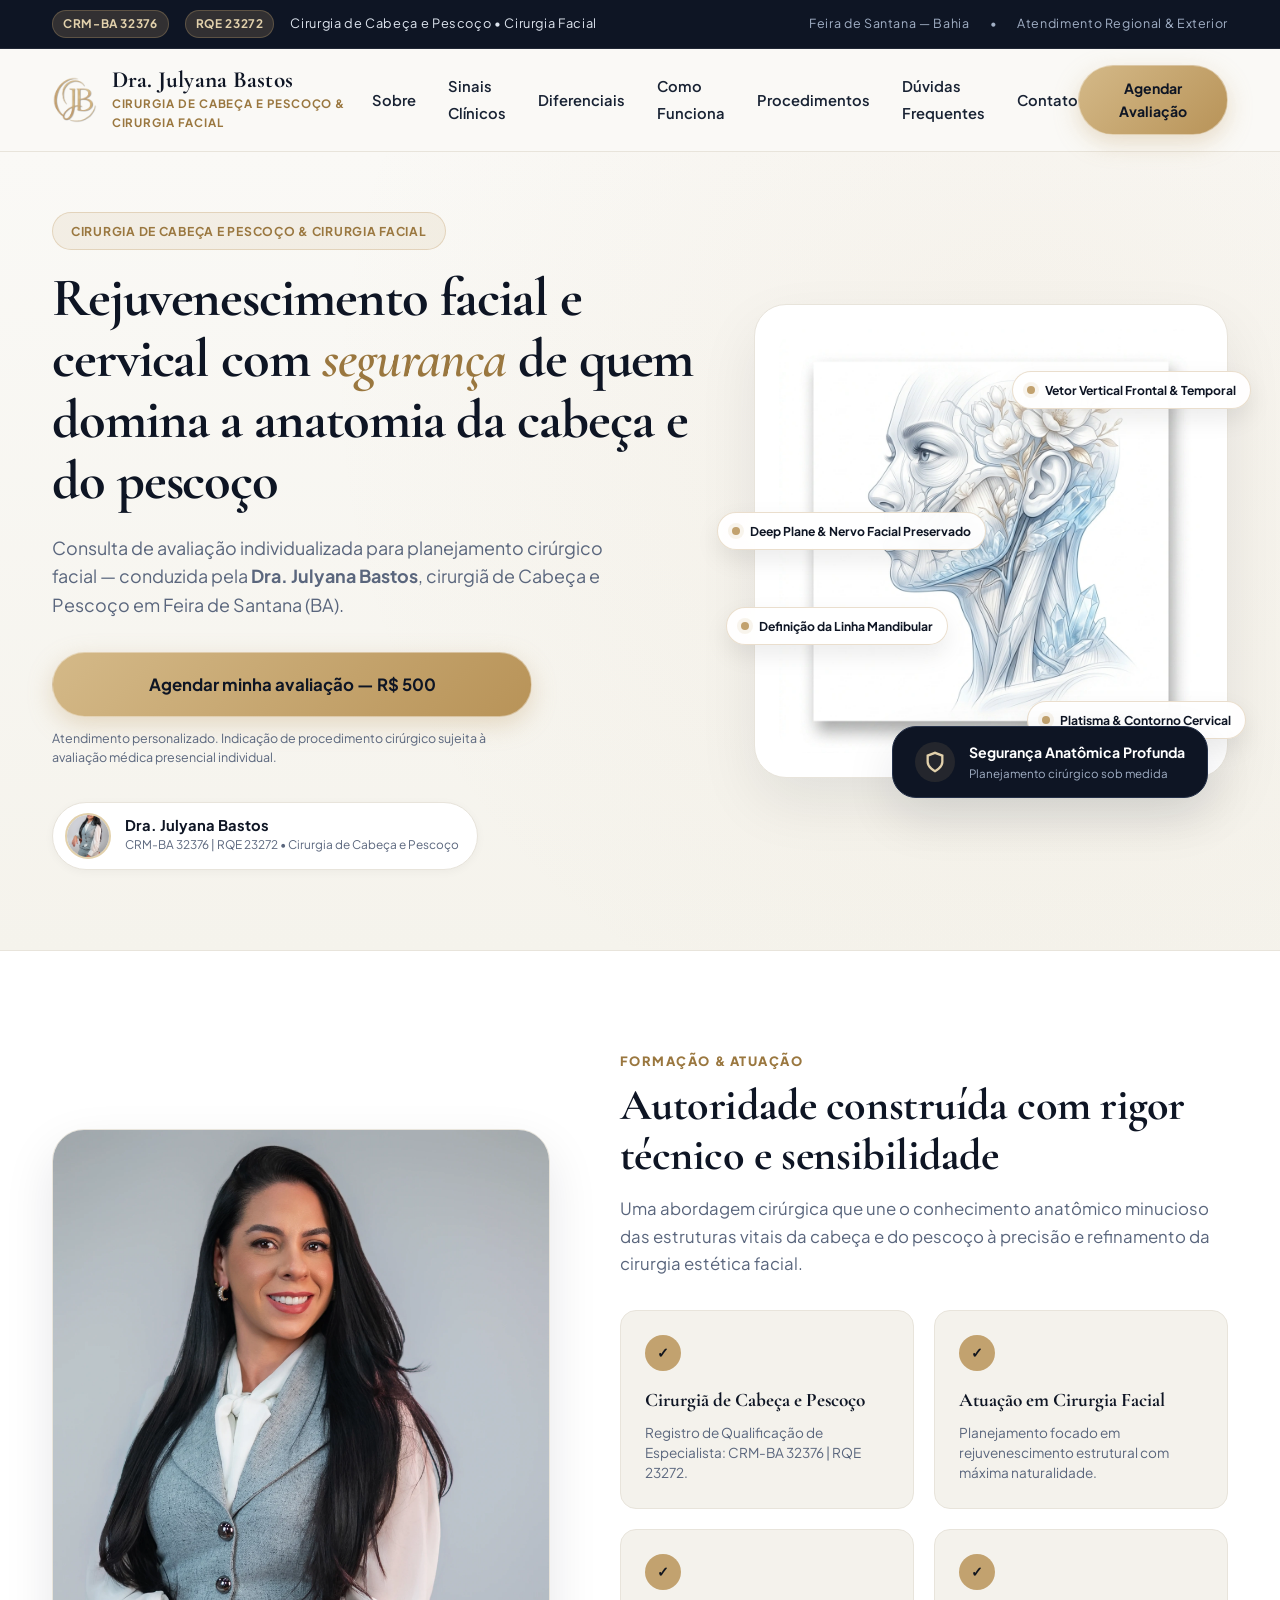
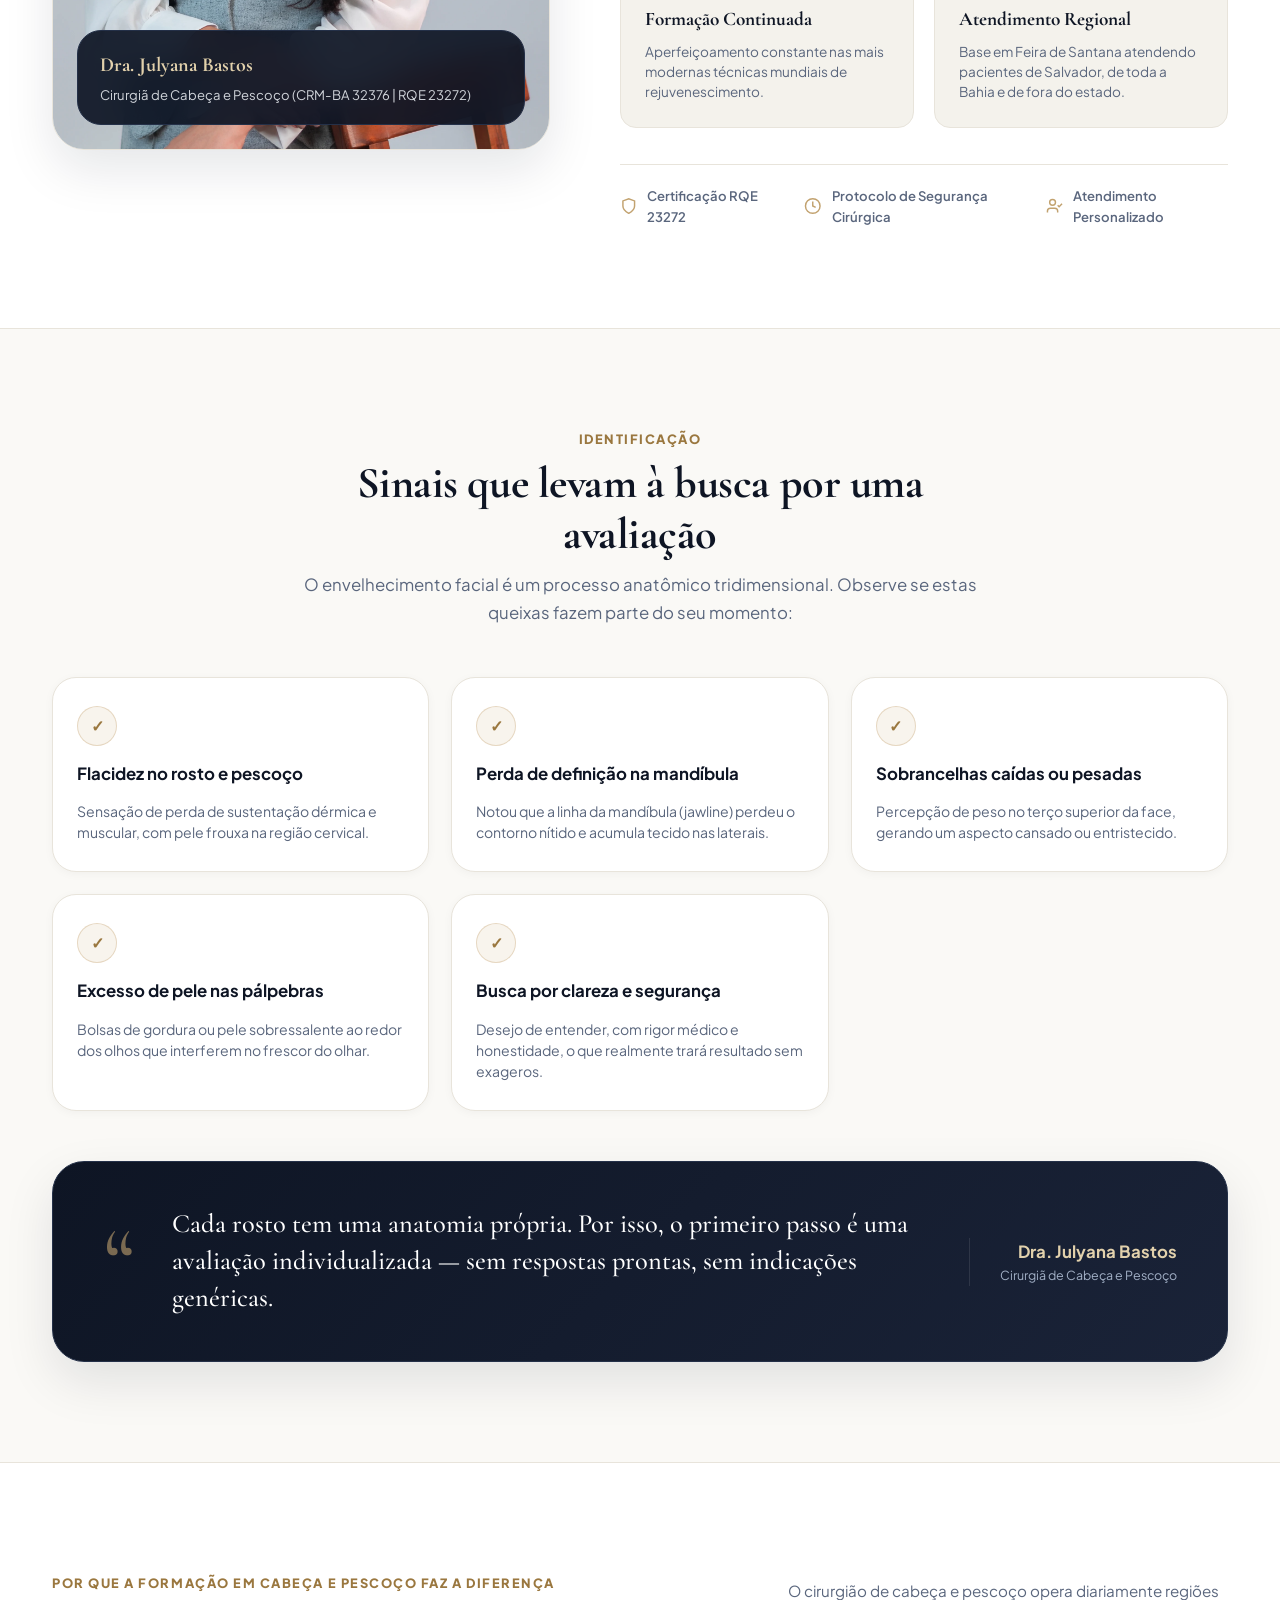
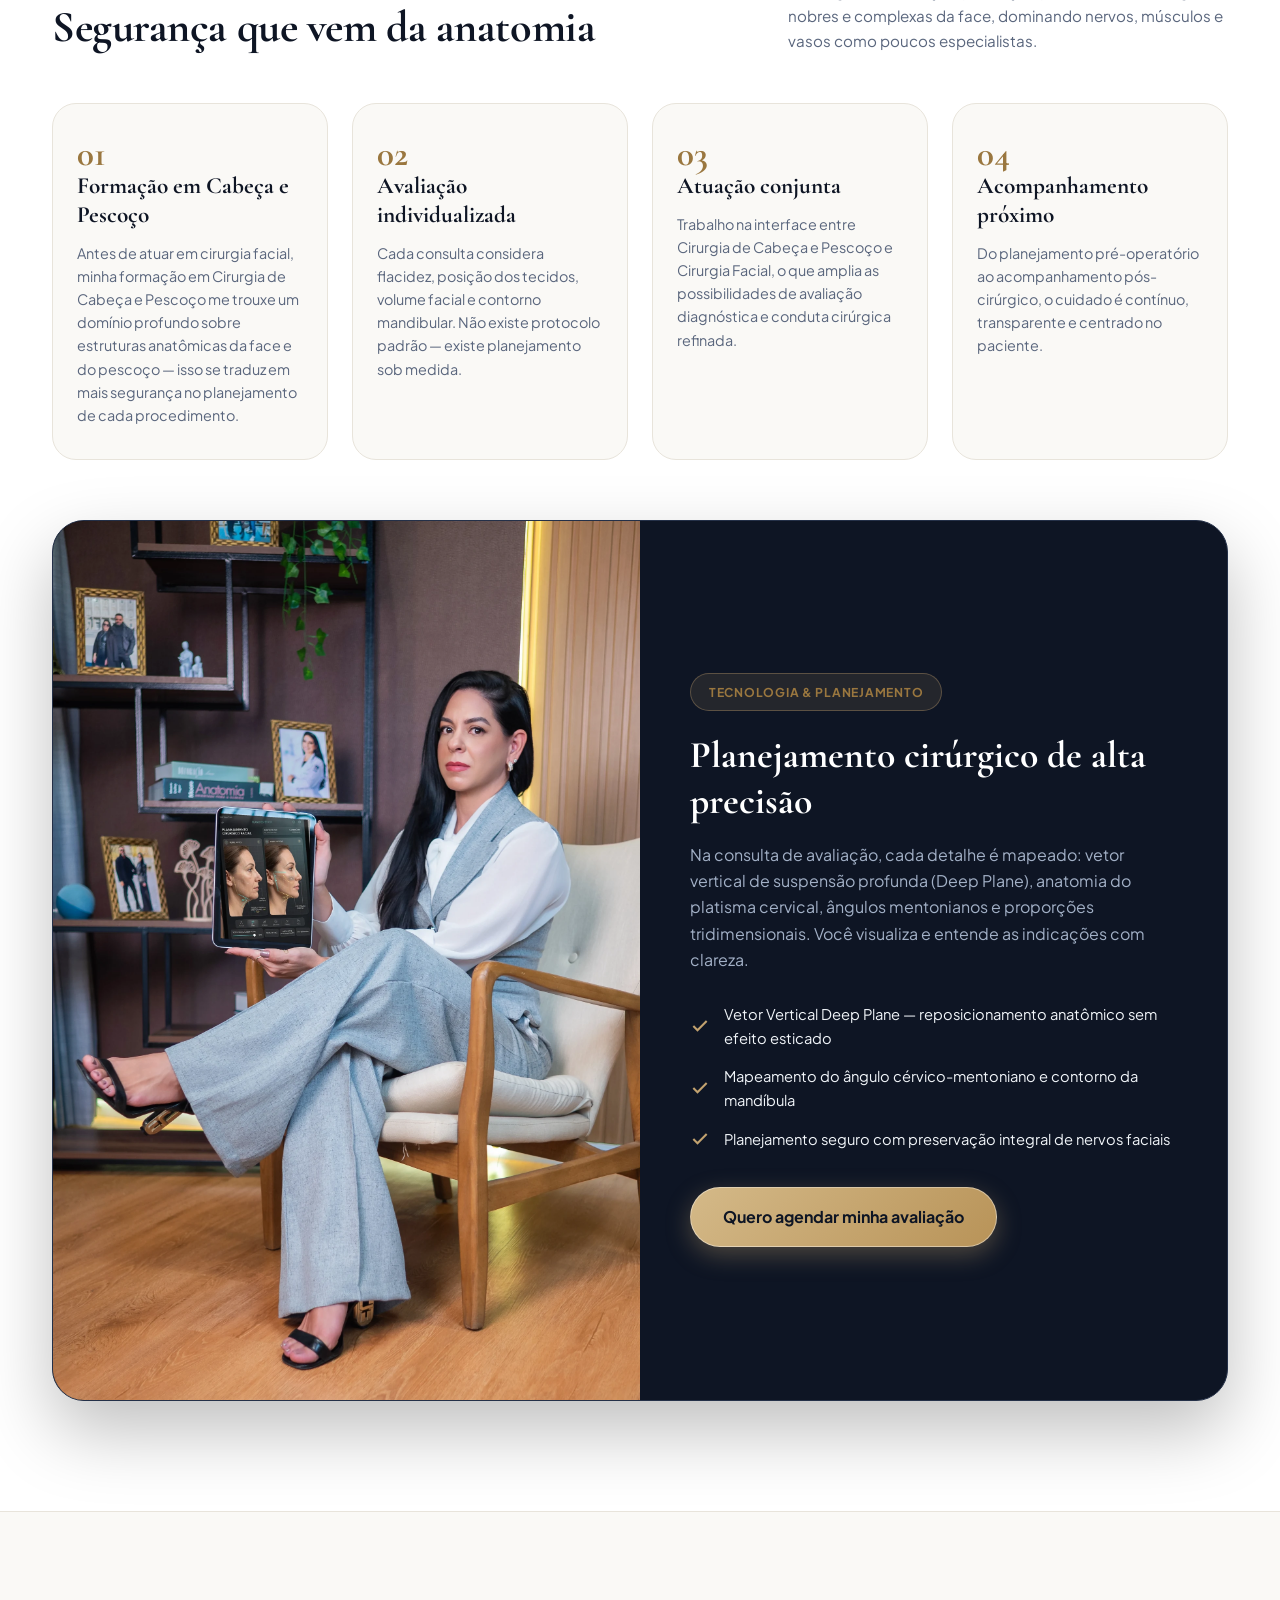
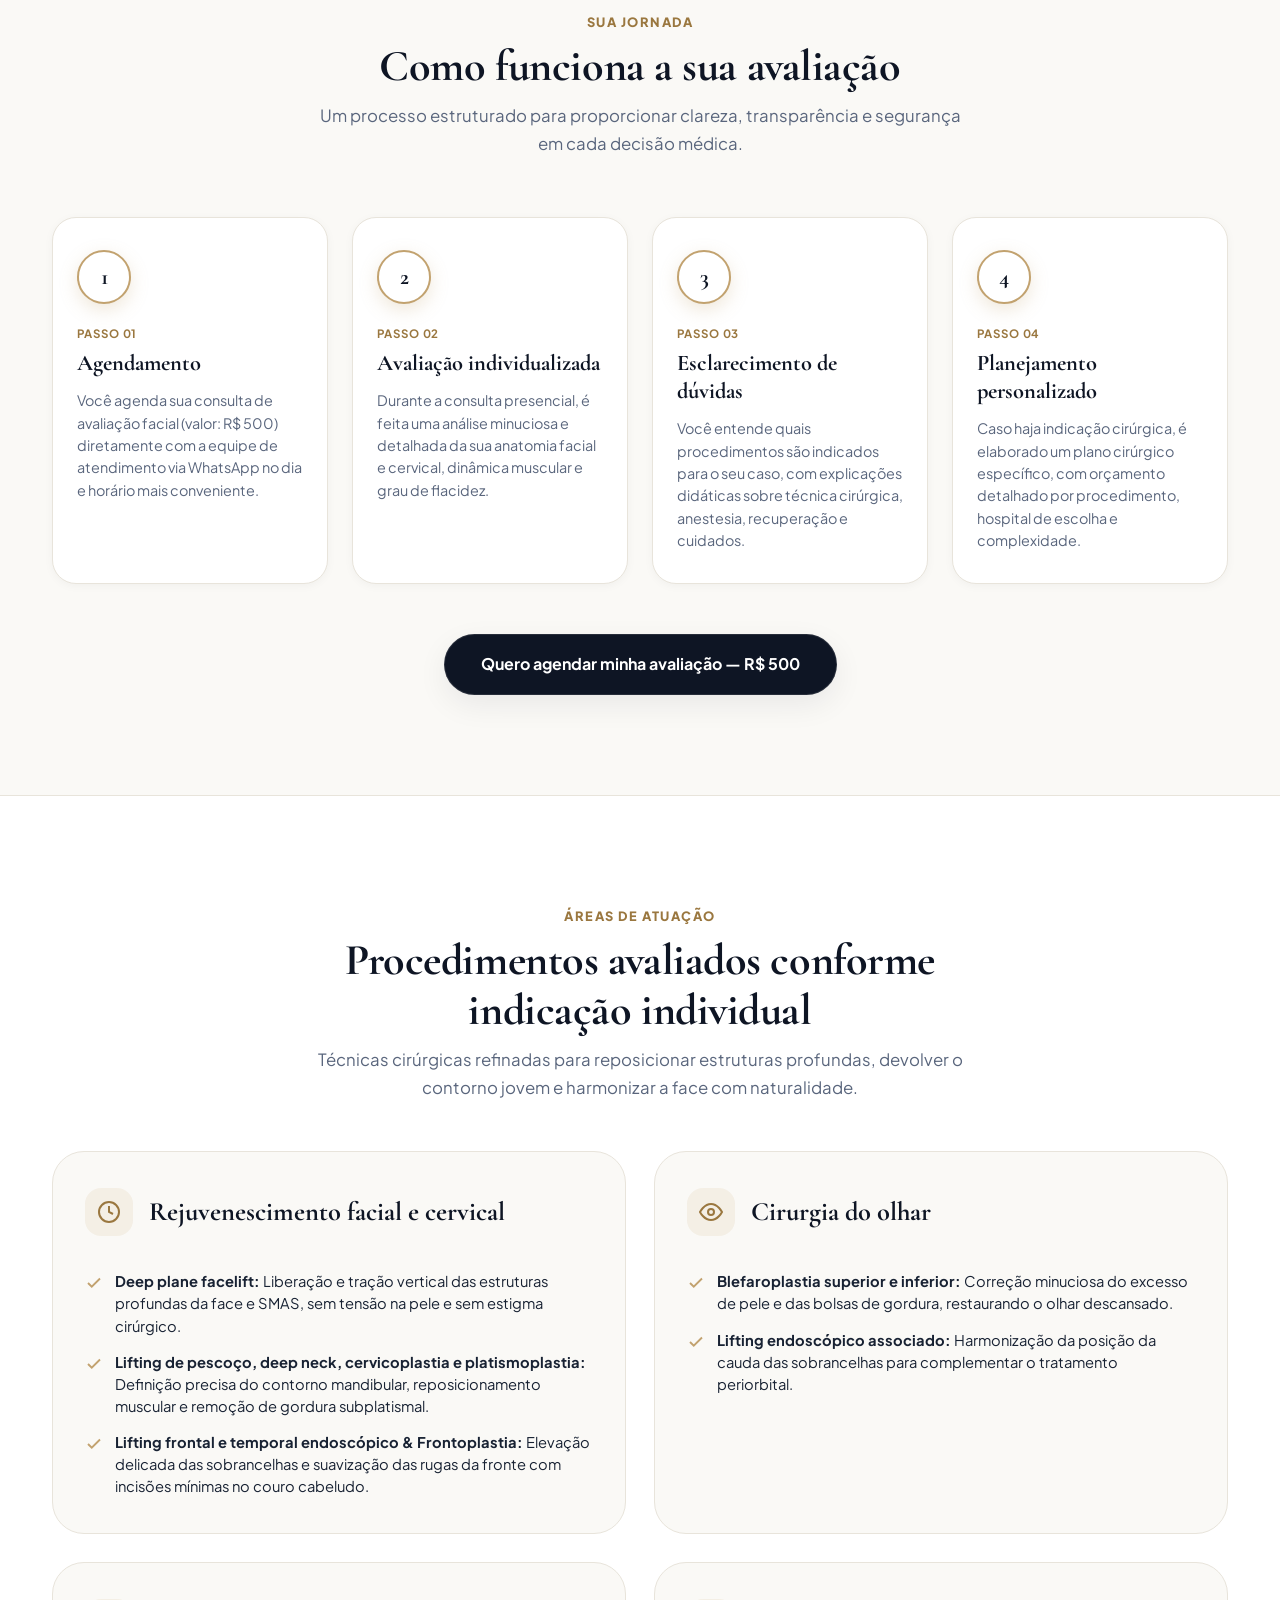
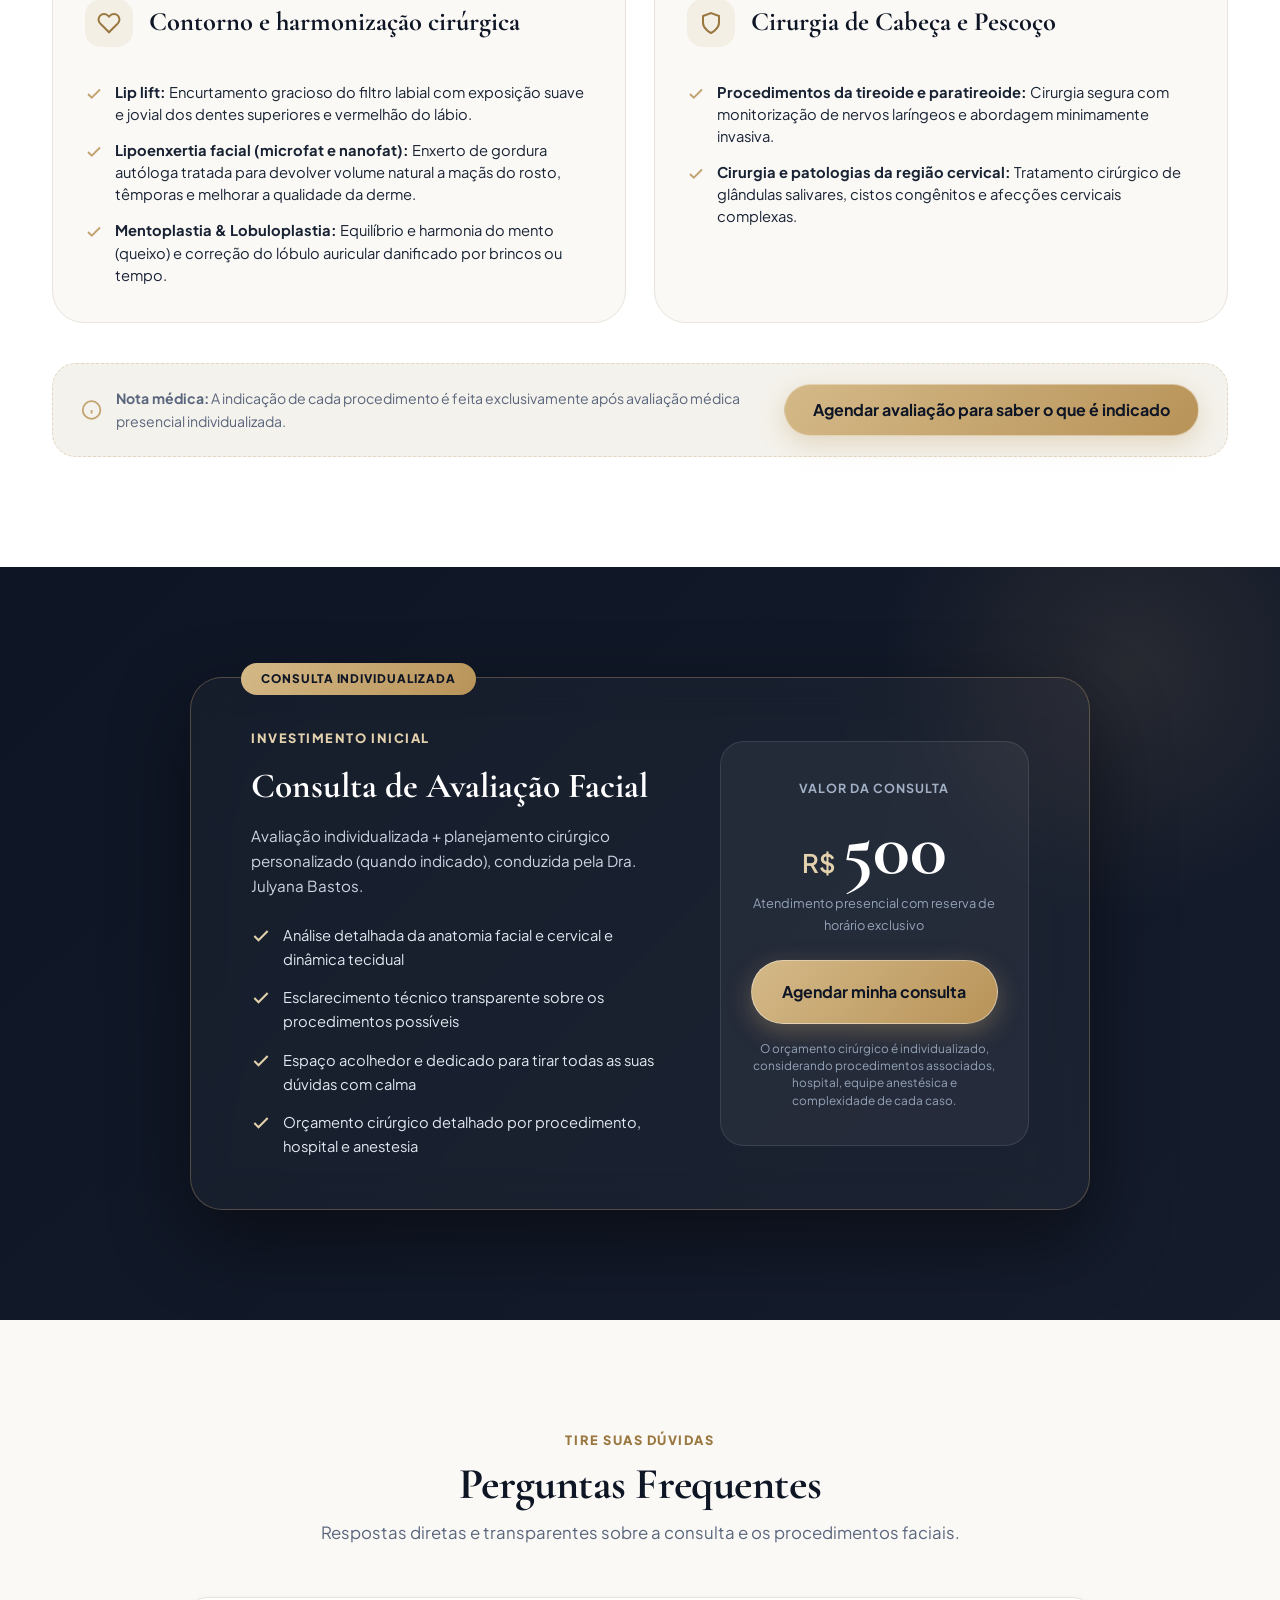
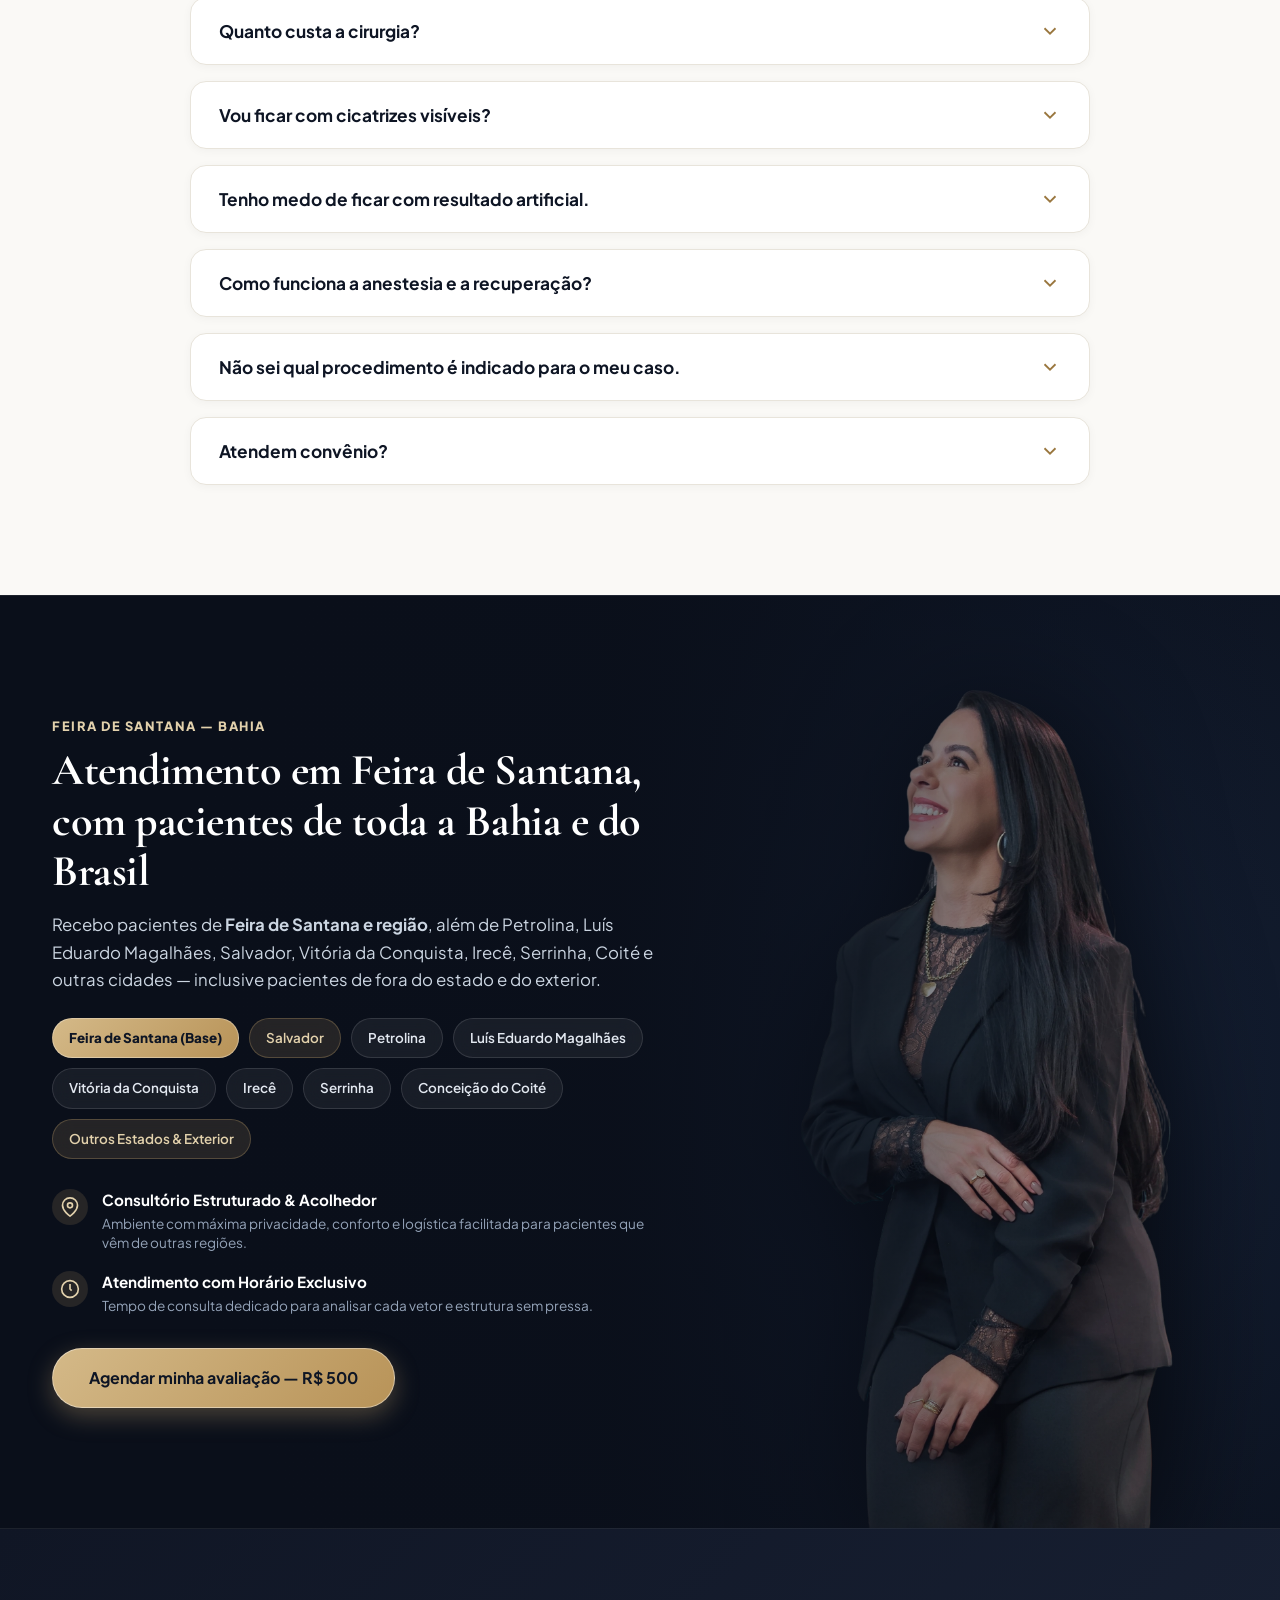
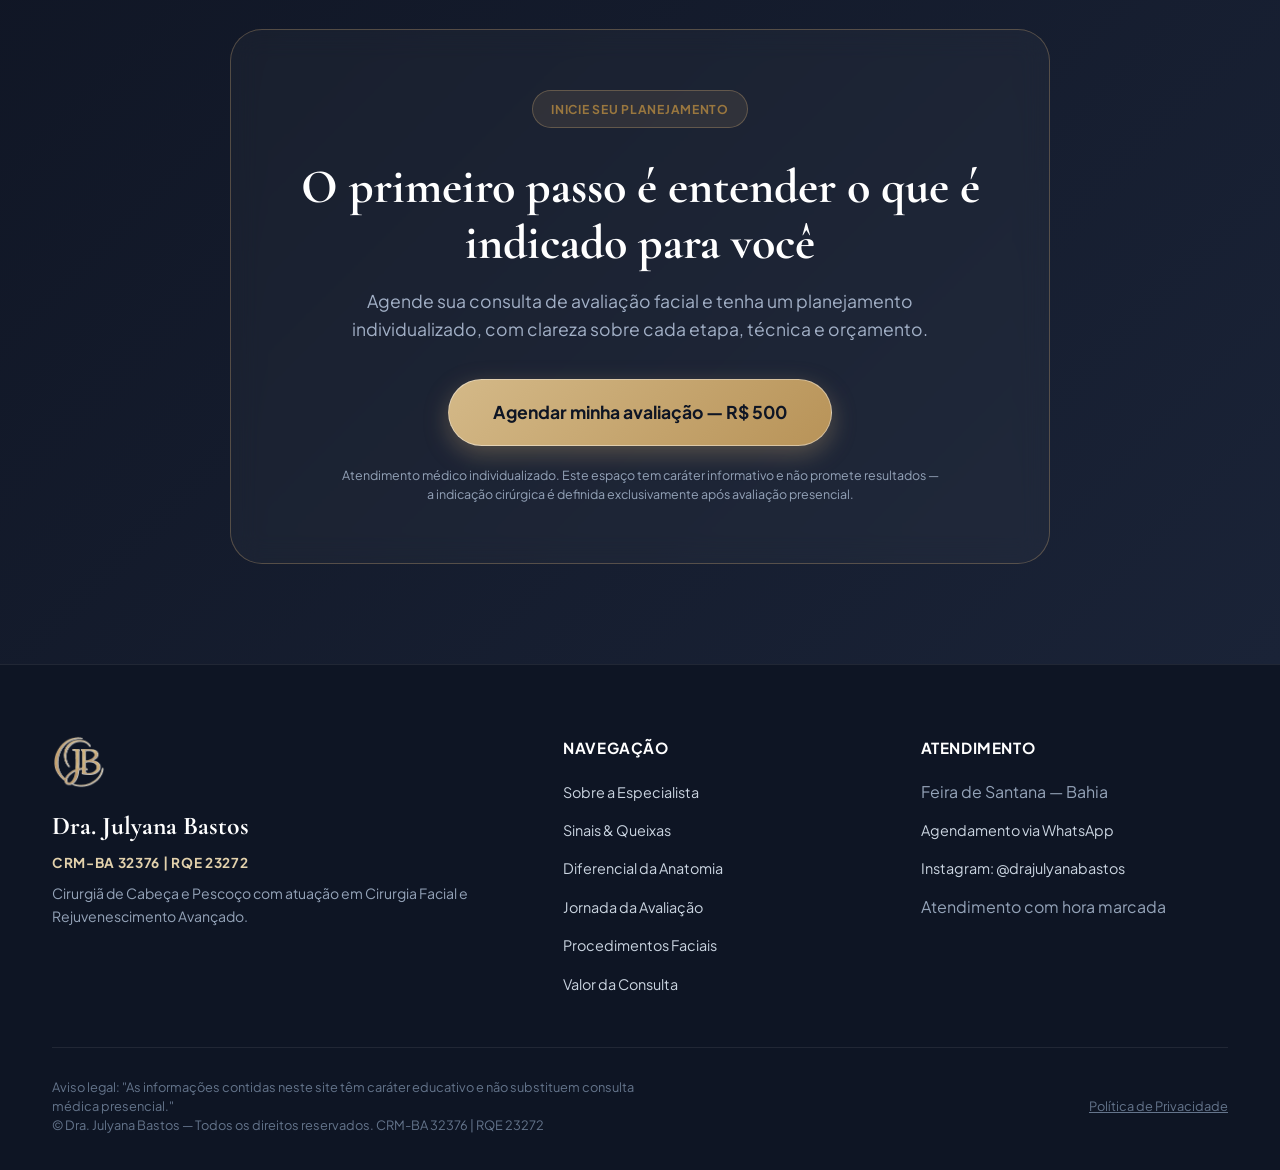
==== desktop/index.html @ 5bc387da "feat: section 10 full bleed doctor cutout with depth (no box/border)" ====
<!DOCTYPE html>
<html lang="pt-BR">
<head>
  <meta charset="UTF-8">
  <meta name="viewport" content="width=device-width, initial-scale=1.0">
  <title>Dra. Julyana Bastos — Cirurgia de Cabeça e Pescoço & Cirurgia Facial | Feira de Santana (BA)</title>
  <meta name="description" content="Rejuvenescimento facial e cervical com segurança de quem domina a anatomia da cabeça e do pescoço. Consulta de avaliação por R$ 500 com Dra. Julyana Bastos.">
  
  <!-- Favicon -->
  <link rel="icon" type="image/webp" href="../assets/images/logo-jb-gold.webp">

  <!-- Desktop Stylesheet (Totalmente Isolado) -->
  <link rel="stylesheet" href="style.css">
</head>
<body>

  <!-- TOP BAR: SELO DE CREDIBILIDADE CRM/RQE -->
  <div class="top-bar">
    <div class="container top-bar-inner">
      <div class="top-bar-left">
        <span class="crm-pill">CRM-BA 32376</span>
        <span class="crm-pill">RQE 23272</span>
        <span>Cirurgia de Cabeça e Pescoço • Cirurgia Facial</span>
      </div>
      <div class="top-bar-right">
        <span>Feira de Santana — Bahia</span>
        <span>•</span>
        <a href="#contato">Atendimento Regional & Exterior</a>
      </div>
    </div>
  </div>

  <!-- HEADER -->
  <header class="header">
    <div class="container header-inner">
      <a href="#hero" class="brand-wrapper">
        <img src="../assets/images/logo-jb-gold.webp" alt="Monograma Dra. Julyana Bastos" class="brand-monogram">
        <div class="brand-text">
          <span class="brand-name">Dra. Julyana Bastos</span>
          <span class="brand-tagline">Cirurgia de Cabeça e Pescoço & Cirurgia Facial</span>
        </div>
      </a>

      <!-- Menu Minimalista -->
      <nav>
        <ul class="nav-menu">
          <li><a href="#sobre" class="nav-link">Sobre</a></li>
          <li><a href="#identificacao" class="nav-link">Sinais Clínicos</a></li>
          <li><a href="#diferenciais" class="nav-link">Diferenciais</a></li>
          <li><a href="#como-funciona" class="nav-link">Como Funciona</a></li>
          <li><a href="#procedimentos" class="nav-link">Procedimentos</a></li>
          <li><a href="#faq" class="nav-link">Dúvidas Frequentes</a></li>
          <li><a href="#contato" class="nav-link">Contato</a></li>
        </ul>
      </nav>

      <!-- CTA no canto -->
      <a href="#valor" class="btn btn-gold header-cta-btn" data-whatsapp>
        Agendar Avaliação
      </a>
    </div>
  </header>

  <!-- 2. HERO SECTION -->
  <section class="hero-section" id="hero">
    <div class="container hero-grid">
      <!-- Coluna Esquerda: Conteúdo e Headline -->
      <div class="hero-content">
        <div>
          <span class="badge-pill badge-gold">Cirurgia de Cabeça e Pescoço & Cirurgia Facial</span>
        </div>

        <h1 class="hero-headline">
          Rejuvenescimento facial e cervical com <em>segurança</em> de quem domina a anatomia da cabeça e do pescoço
        </h1>

        <p class="hero-subheadline">
          Consulta de avaliação individualizada para planejamento cirúrgico facial — conduzida pela <strong>Dra. Julyana Bastos</strong>, cirurgiã de Cabeça e Pescoço em Feira de Santana (BA).
        </p>

        <div class="hero-actions">
          <a href="#valor" class="btn btn-gold hero-cta-btn" data-whatsapp>
            Agendar minha avaliação — R$ 500
          </a>
          <p class="hero-compliance-note">
            Atendimento personalizado. Indicação de procedimento cirúrgico sujeita à avaliação médica presencial individual.
          </p>
        </div>

        <!-- Floating Doctor Chip -->
        <div class="hero-doctor-badge">
          <img src="../assets/images/dra-hero.webp" alt="Dra. Julyana Bastos">
          <div class="hero-doctor-badge-info">
            <h4>Dra. Julyana Bastos</h4>
            <p>CRM-BA 32376 | RQE 23272 • Cirurgia de Cabeça e Pescoço</p>
          </div>
        </div>
      </div>

      <!-- Coluna Direita: Arte Anatômica Facial com Callouts Técnicos (Estilo Referência) -->
      <div class="hero-visual-wrapper">
        <div class="hero-art-card">
          <img src="../assets/images/anatomical-head-neck.webp" alt="Ilustração da Anatomia Facial e Cervical Profunda da Face com elementos artísticos botânicos" class="hero-art-image">
          
          <!-- Pin Callouts Anatômicos -->
          <div class="callout-pin pin-1">
            <span class="callout-pin-dot"></span>
            Vetor Vertical Frontal & Temporal
          </div>

          <div class="callout-pin pin-2">
            <span class="callout-pin-dot"></span>
            Deep Plane & Nervo Facial Preservado
          </div>

          <div class="callout-pin pin-3">
            <span class="callout-pin-dot"></span>
            Definição da Linha Mandibular
          </div>

          <div class="callout-pin pin-4">
            <span class="callout-pin-dot"></span>
            Platisma & Contorno Cervical
          </div>
        </div>

        <!-- Floating Stat Badge -->
        <div class="hero-floating-stat">
          <div class="hero-stat-icon">
            <svg width="22" height="22" viewBox="0 0 24 24" fill="none" stroke="currentColor" stroke-width="2.5"><path d="M12 22s8-4 8-10V5l-8-3-8 3v7c0 6 8 10 8 10z"></path></svg>
          </div>
          <div class="hero-stat-text">
            <h5>Segurança Anatômica Profunda</h5>
            <p>Planejamento cirúrgico sob medida</p>
          </div>
        </div>
      </div>
    </div>
  </section>

  <!-- 3. PROVA SOCIAL / CREDENCIAIS -->
  <section class="credentials-section" id="sobre">
    <div class="container credentials-grid">
      <!-- Coluna Foto Dra. -->
      <div class="cred-visual-col">
        <div class="cred-doctor-img-wrap">
          <img src="../assets/images/dra-standing.webp" alt="Dra. Julyana Bastos — Especialista em Cirurgia de Cabeça e Pescoço">
          <div class="cred-image-glass-card">
            <h4>Dra. Julyana Bastos</h4>
            <p>Cirurgiã de Cabeça e Pescoço (CRM-BA 32376 | RQE 23272)</p>
          </div>
        </div>
      </div>

      <!-- Coluna Conteúdo Credenciais -->
      <div class="cred-content-col">
        <span class="section-label">Formação & Atuação</span>
        <h2 class="section-title">Autoridade construída com rigor técnico e sensibilidade</h2>
        <p style="font-size: 1.05rem; color: var(--color-text-muted); margin-top: 14px;">
          Uma abordagem cirúrgica que une o conhecimento anatômico minucioso das estruturas vitais da cabeça e do pescoço à precisão e refinamento da cirurgia estética facial.
        </p>

        <div class="cred-items-grid">
          <!-- Item 1 -->
          <div class="cred-item-box">
            <div class="cred-icon-circle">✓</div>
            <h4>Cirurgiã de Cabeça e Pescoço</h4>
            <p>Registro de Qualificação de Especialista: CRM-BA 32376 | RQE 23272.</p>
          </div>

          <!-- Item 2 -->
          <div class="cred-item-box">
            <div class="cred-icon-circle">✓</div>
            <h4>Atuação em Cirurgia Facial</h4>
            <p>Planejamento focado em rejuvenescimento estrutural com máxima naturalidade.</p>
          </div>

          <!-- Item 3 -->
          <div class="cred-item-box">
            <div class="cred-icon-circle">✓</div>
            <h4>Formação Continuada</h4>
            <p>Aperfeiçoamento constante nas mais modernas técnicas mundiais de rejuvenescimento.</p>
          </div>

          <!-- Item 4 -->
          <div class="cred-item-box">
            <div class="cred-icon-circle">✓</div>
            <h4>Atendimento Regional</h4>
            <p>Base em Feira de Santana atendendo pacientes de Salvador, de toda a Bahia e de fora do estado.</p>
          </div>
        </div>

        <div class="societies-placeholder-row">
          <div class="society-badge">
            <svg width="20" height="20" viewBox="0 0 24 24" fill="none" stroke="currentColor" stroke-width="2"><path d="M12 22s8-4 8-10V5l-8-3-8 3v7c0 6 8 10 8 10z"></path></svg>
            <span>Certificação RQE 23272</span>
          </div>
          <div class="society-badge">
            <svg width="20" height="20" viewBox="0 0 24 24" fill="none" stroke="currentColor" stroke-width="2"><circle cx="12" cy="12" r="10"></circle><path d="M12 6v6l4 2"></path></svg>
            <span>Protocolo de Segurança Cirúrgica</span>
          </div>
          <div class="society-badge">
            <svg width="20" height="20" viewBox="0 0 24 24" fill="none" stroke="currentColor" stroke-width="2"><path d="M16 21v-2a4 4 0 0 0-4-4H6a4 4 0 0 0-4 4v2"></path><circle cx="9" cy="7" r="4"></circle><polyline points="16 11 18 13 22 9"></polyline></svg>
            <span>Atendimento Personalizado</span>
          </div>
        </div>
      </div>
    </div>
  </section>

  <!-- 4. SEÇÃO DE IDENTIFICAÇÃO — "VOCÊ SE IDENTIFICA COM ISSO?" -->
  <section class="identify-section" id="identificacao">
    <div class="container">
      <div class="identify-header">
        <span class="section-label">Identificação</span>
        <h2 class="section-title">Sinais que levam à busca por uma avaliação</h2>
        <p style="font-size: 1.05rem; color: var(--color-text-muted); margin-top: 12px;">
          O envelhecimento facial é um processo anatômico tridimensional. Observe se estas queixas fazem parte do seu momento:
        </p>
      </div>

      <div class="signs-cards-grid">
        <!-- Sinal 1 -->
        <div class="sign-card">
          <div class="sign-check-circle">✓</div>
          <h3>Flacidez no rosto e pescoço</h3>
          <p>Sensação de perda de sustentação dérmica e muscular, com pele frouxa na região cervical.</p>
        </div>

        <!-- Sinal 2 -->
        <div class="sign-card">
          <div class="sign-check-circle">✓</div>
          <h3>Perda de definição na mandíbula</h3>
          <p>Notou que a linha da mandíbula (jawline) perdeu o contorno nítido e acumula tecido nas laterais.</p>
        </div>

        <!-- Sinal 3 -->
        <div class="sign-card">
          <div class="sign-check-circle">✓</div>
          <h3>Sobrancelhas caídas ou pesadas</h3>
          <p>Percepção de peso no terço superior da face, gerando um aspecto cansado ou entristecido.</p>
        </div>

        <!-- Sinal 4 -->
        <div class="sign-card">
          <div class="sign-check-circle">✓</div>
          <h3>Excesso de pele nas pálpebras</h3>
          <p>Bolsas de gordura ou pele sobressalente ao redor dos olhos que interferem no frescor do olhar.</p>
        </div>

        <!-- Sinal 5 -->
        <div class="sign-card">
          <div class="sign-check-circle">✓</div>
          <h3>Busca por clareza e segurança</h3>
          <p>Desejo de entender, com rigor médico e honestidade, o que realmente trará resultado sem exageros.</p>
        </div>
      </div>

      <!-- Texto de transição / Quote -->
      <div class="identify-quote-banner">
        <div class="quote-mark">“</div>
        <p class="quote-body-text">
          Cada rosto tem uma anatomia própria. Por isso, o primeiro passo é uma avaliação individualizada — sem respostas prontas, sem indicações genéricas.
        </p>
        <div class="quote-author-col">
          <h4>Dra. Julyana Bastos</h4>
          <p>Cirurgiã de Cabeça e Pescoço</p>
        </div>
      </div>
    </div>
  </section>

  <!-- 5. DIFERENCIAIS — "SEGURANÇA QUE VEM DA ANATOMIA" -->
  <section class="diff-section" id="diferenciais">
    <div class="container">
      <div class="diff-header-row">
        <div>
          <span class="section-label">Por que a formação em Cabeça e Pescoço faz a diferença</span>
          <h2 class="section-title">Segurança que vem da anatomia</h2>
        </div>
        <p style="max-width: 440px; color: var(--color-text-muted); font-size: 0.95rem;">
          O cirurgião de cabeça e pescoço opera diariamente regiões nobres e complexas da face, dominando nervos, músculos e vasos como poucos especialistas.
        </p>
      </div>

      <div class="diff-pillars-grid">
        <!-- Bloco 1 -->
        <div class="diff-pillar-card">
          <div>
            <span class="diff-pillar-num">01</span>
            <h3>Formação em Cabeça e Pescoço</h3>
            <p>
              Antes de atuar em cirurgia facial, minha formação em Cirurgia de Cabeça e Pescoço me trouxe um domínio profundo sobre estruturas anatômicas da face e do pescoço — isso se traduz em mais segurança no planejamento de cada procedimento.
            </p>
          </div>
        </div>

        <!-- Bloco 2 -->
        <div class="diff-pillar-card">
          <div>
            <span class="diff-pillar-num">02</span>
            <h3>Avaliação individualizada</h3>
            <p>
              Cada consulta considera flacidez, posição dos tecidos, volume facial e contorno mandibular. Não existe protocolo padrão — existe planejamento sob medida.
            </p>
          </div>
        </div>

        <!-- Bloco 3 -->
        <div class="diff-pillar-card">
          <div>
            <span class="diff-pillar-num">03</span>
            <h3>Atuação conjunta</h3>
            <p>
              Trabalho na interface entre Cirurgia de Cabeça e Pescoço e Cirurgia Facial, o que amplia as possibilidades de avaliação diagnóstica e conduta cirúrgica refinada.
            </p>
          </div>
        </div>

        <!-- Bloco 4 -->
        <div class="diff-pillar-card">
          <div>
            <span class="diff-pillar-num">04</span>
            <h3>Acompanhamento próximo</h3>
            <p>
              Do planejamento pré-operatório ao acompanhamento pós-cirúrgico, o cuidado é contínuo, transparente e centrado no paciente.
            </p>
          </div>
        </div>
      </div>

      <!-- Tablet Feature Showcase (Foto da Dra. com Tablet mostrando Planejamento 3D) -->
      <div class="diff-tablet-showcase">
        <div class="diff-tablet-img-col">
          <img src="../assets/images/dra-tablet.webp" alt="Dra. Julyana Bastos demonstrando planejamento cirúrgico facial em tablet">
        </div>
        <div class="diff-tablet-content-col">
          <span class="badge-pill badge-gold" style="width: fit-content; margin-bottom: 8px;">Tecnologia & Planejamento</span>
          <h3>Planejamento cirúrgico de alta precisão</h3>
          <p>
            Na consulta de avaliação, cada detalhe é mapeado: vetor vertical de suspensão profunda (Deep Plane), anatomia do platisma cervical, ângulos mentonianos e proporções tridimensionais. Você visualiza e entende as indicações com clareza.
          </p>

          <div class="diff-tech-points">
            <div class="diff-tech-point">
              <svg width="20" height="20" viewBox="0 0 24 24" fill="none" stroke="currentColor" stroke-width="2.5"><polyline points="20 6 9 17 4 12"></polyline></svg>
              <span>Vetor Vertical Deep Plane — reposicionamento anatômico sem efeito esticado</span>
            </div>
            <div class="diff-tech-point">
              <svg width="20" height="20" viewBox="0 0 24 24" fill="none" stroke="currentColor" stroke-width="2.5"><polyline points="20 6 9 17 4 12"></polyline></svg>
              <span>Mapeamento do ângulo cérvico-mentoniano e contorno da mandíbula</span>
            </div>
            <div class="diff-tech-point">
              <svg width="20" height="20" viewBox="0 0 24 24" fill="none" stroke="currentColor" stroke-width="2.5"><polyline points="20 6 9 17 4 12"></polyline></svg>
              <span>Planejamento seguro com preservação integral de nervos faciais</span>
            </div>
          </div>

          <a href="#valor" class="btn btn-gold" style="width: fit-content; padding: 16px 32px;" data-whatsapp>
            Quero agendar minha avaliação
          </a>
        </div>
      </div>
    </div>
  </section>

  <!-- 6. COMO FUNCIONA A AVALIAÇÃO -->
  <section class="steps-section" id="como-funciona">
    <div class="container">
      <div class="steps-header">
        <span class="section-label">Sua Jornada</span>
        <h2 class="section-title">Como funciona a sua avaliação</h2>
        <p style="font-size: 1.05rem; color: var(--color-text-muted); margin-top: 10px;">
          Um processo estruturado para proporcionar clareza, transparência e segurança em cada decisão médica.
        </p>
      </div>

      <div class="steps-timeline-grid">
        <!-- Passo 1 -->
        <div class="step-card-desktop">
          <div class="step-num-bubble">1</div>
          <span class="step-card-tag">Passo 01</span>
          <h3>Agendamento</h3>
          <p>Você agenda sua consulta de avaliação facial (valor: R$ 500) diretamente com a equipe de atendimento via WhatsApp no dia e horário mais conveniente.</p>
        </div>

        <!-- Passo 2 -->
        <div class="step-card-desktop">
          <div class="step-num-bubble">2</div>
          <span class="step-card-tag">Passo 02</span>
          <h3>Avaliação individualizada</h3>
          <p>Durante a consulta presencial, é feita uma análise minuciosa e detalhada da sua anatomia facial e cervical, dinâmica muscular e grau de flacidez.</p>
        </div>

        <!-- Passo 3 -->
        <div class="step-card-desktop">
          <div class="step-num-bubble">3</div>
          <span class="step-card-tag">Passo 03</span>
          <h3>Esclarecimento de dúvidas</h3>
          <p>Você entende quais procedimentos são indicados para o seu caso, com explicações didáticas sobre técnica cirúrgica, anestesia, recuperação e cuidados.</p>
        </div>

        <!-- Passo 4 -->
        <div class="step-card-desktop">
          <div class="step-num-bubble">4</div>
          <span class="step-card-tag">Passo 04</span>
          <h3>Planejamento personalizado</h3>
          <p>Caso haja indicação cirúrgica, é elaborado um plano cirúrgico específico, com orçamento detalhado por procedimento, hospital de escolha e complexidade.</p>
        </div>
      </div>

      <div class="steps-cta-center">
        <a href="#valor" class="btn btn-navy" style="padding: 16px 36px;" data-whatsapp>
          Quero agendar minha avaliação — R$ 500
        </a>
      </div>
    </div>
  </section>

  <!-- 7. PROCEDIMENTOS — "ÁREAS DE ATUAÇÃO" -->
  <section class="procedures-section" id="procedimentos">
    <div class="container">
      <div style="text-align: center; max-width: 700px; margin: 0 auto 40px;">
        <span class="section-label">Áreas de Atuação</span>
        <h2 class="section-title">Procedimentos avaliados conforme indicação individual</h2>
        <p style="font-size: 1.05rem; color: var(--color-text-muted); margin-top: 10px;">
          Técnicas cirúrgicas refinadas para reposicionar estruturas profundas, devolver o contorno jovem e harmonizar a face com naturalidade.
        </p>
      </div>

      <div class="proc-cards-grid">
        <!-- Grupo 1 -->
        <div class="proc-box">
          <div class="proc-box-header">
            <div class="proc-icon-circle">
              <svg width="24" height="24" viewBox="0 0 24 24" fill="none" stroke="currentColor" stroke-width="2"><path d="M12 2a10 10 0 0 1 10 10c0 5.523-4.477 10-10 10S2 17.523 2 12 6.477 2 12 2z"></path><path d="M12 6v6l4 2"></path></svg>
            </div>
            <h3>Rejuvenescimento facial e cervical</h3>
          </div>
          <ul class="proc-subitems-list">
            <li class="proc-subitem">
              <svg width="18" height="18" viewBox="0 0 24 24" fill="none" stroke="currentColor" stroke-width="2.5"><polyline points="20 6 9 17 4 12"></polyline></svg>
              <div><strong>Deep plane facelift:</strong> Liberação e tração vertical das estruturas profundas da face e SMAS, sem tensão na pele e sem estigma cirúrgico.</div>
            </li>
            <li class="proc-subitem">
              <svg width="18" height="18" viewBox="0 0 24 24" fill="none" stroke="currentColor" stroke-width="2.5"><polyline points="20 6 9 17 4 12"></polyline></svg>
              <div><strong>Lifting de pescoço, deep neck, cervicoplastia e platismoplastia:</strong> Definição precisa do contorno mandibular, reposicionamento muscular e remoção de gordura subplatismal.</div>
            </li>
            <li class="proc-subitem">
              <svg width="18" height="18" viewBox="0 0 24 24" fill="none" stroke="currentColor" stroke-width="2.5"><polyline points="20 6 9 17 4 12"></polyline></svg>
              <div><strong>Lifting frontal e temporal endoscópico & Frontoplastia:</strong> Elevação delicada das sobrancelhas e suavização das rugas da fronte com incisões mínimas no couro cabeludo.</div>
            </li>
          </ul>
        </div>

        <!-- Grupo 2 -->
        <div class="proc-box">
          <div class="proc-box-header">
            <div class="proc-icon-circle">
              <svg width="24" height="24" viewBox="0 0 24 24" fill="none" stroke="currentColor" stroke-width="2"><path d="M1 12s4-8 11-8 11 8 11 8-4 8-11 8-11-8-11-8z"></path><circle cx="12" cy="12" r="3"></circle></svg>
            </div>
            <h3>Cirurgia do olhar</h3>
          </div>
          <ul class="proc-subitems-list">
            <li class="proc-subitem">
              <svg width="18" height="18" viewBox="0 0 24 24" fill="none" stroke="currentColor" stroke-width="2.5"><polyline points="20 6 9 17 4 12"></polyline></svg>
              <div><strong>Blefaroplastia superior e inferior:</strong> Correção minuciosa do excesso de pele e das bolsas de gordura, restaurando o olhar descansado.</div>
            </li>
            <li class="proc-subitem">
              <svg width="18" height="18" viewBox="0 0 24 24" fill="none" stroke="currentColor" stroke-width="2.5"><polyline points="20 6 9 17 4 12"></polyline></svg>
              <div><strong>Lifting endoscópico associado:</strong> Harmonização da posição da cauda das sobrancelhas para complementar o tratamento periorbital.</div>
            </li>
          </ul>
        </div>

        <!-- Grupo 3 -->
        <div class="proc-box">
          <div class="proc-box-header">
            <div class="proc-icon-circle">
              <svg width="24" height="24" viewBox="0 0 24 24" fill="none" stroke="currentColor" stroke-width="2"><path d="M20.84 4.61a5.5 5.5 0 0 0-7.78 0L12 5.67l-1.06-1.06a5.5 5.5 0 0 0-7.78 7.78l1.06 1.06L12 21.23l7.78-7.78 1.06-1.06a5.5 5.5 0 0 0 0-7.78z"></path></svg>
            </div>
            <h3>Contorno e harmonização cirúrgica</h3>
          </div>
          <ul class="proc-subitems-list">
            <li class="proc-subitem">
              <svg width="18" height="18" viewBox="0 0 24 24" fill="none" stroke="currentColor" stroke-width="2.5"><polyline points="20 6 9 17 4 12"></polyline></svg>
              <div><strong>Lip lift:</strong> Encurtamento gracioso do filtro labial com exposição suave e jovial dos dentes superiores e vermelhão do lábio.</div>
            </li>
            <li class="proc-subitem">
              <svg width="18" height="18" viewBox="0 0 24 24" fill="none" stroke="currentColor" stroke-width="2.5"><polyline points="20 6 9 17 4 12"></polyline></svg>
              <div><strong>Lipoenxertia facial (microfat e nanofat):</strong> Enxerto de gordura autóloga tratada para devolver volume natural a maçãs do rosto, têmporas e melhorar a qualidade da derme.</div>
            </li>
            <li class="proc-subitem">
              <svg width="18" height="18" viewBox="0 0 24 24" fill="none" stroke="currentColor" stroke-width="2.5"><polyline points="20 6 9 17 4 12"></polyline></svg>
              <div><strong>Mentoplastia & Lobuloplastia:</strong> Equilíbrio e harmonia do mento (queixo) e correção do lóbulo auricular danificado por brincos ou tempo.</div>
            </li>
          </ul>
        </div>

        <!-- Grupo 4 -->
        <div class="proc-box">
          <div class="proc-box-header">
            <div class="proc-icon-circle">
              <svg width="24" height="24" viewBox="0 0 24 24" fill="none" stroke="currentColor" stroke-width="2"><path d="M12 22s8-4 8-10V5l-8-3-8 3v7c0 6 8 10 8 10z"></path></svg>
            </div>
            <h3>Cirurgia de Cabeça e Pescoço</h3>
          </div>
          <ul class="proc-subitems-list">
            <li class="proc-subitem">
              <svg width="18" height="18" viewBox="0 0 24 24" fill="none" stroke="currentColor" stroke-width="2.5"><polyline points="20 6 9 17 4 12"></polyline></svg>
              <div><strong>Procedimentos da tireoide e paratireoide:</strong> Cirurgia segura com monitorização de nervos laríngeos e abordagem minimamente invasiva.</div>
            </li>
            <li class="proc-subitem">
              <svg width="18" height="18" viewBox="0 0 24 24" fill="none" stroke="currentColor" stroke-width="2.5"><polyline points="20 6 9 17 4 12"></polyline></svg>
              <div><strong>Cirurgia e patologias da região cervical:</strong> Tratamento cirúrgico de glândulas salivares, cistos congênitos e afecções cervicais complexas.</div>
            </li>
          </ul>
        </div>
      </div>

      <!-- Banner de Compliance CFM -->
      <div class="proc-compliance-banner">
        <div style="display: flex; align-items: center; gap: 14px;">
          <svg width="26" height="26" viewBox="0 0 24 24" fill="none" stroke="#C2A26F" stroke-width="2"><circle cx="12" cy="12" r="10"></circle><line x1="12" y1="16" x2="12" y2="12"></line><line x1="12" y1="8" x2="12.01" y2="8"></line></svg>
          <p>
            <strong>Nota médica:</strong> A indicação de cada procedimento é feita exclusivamente após avaliação médica presencial individualizada.
          </p>
        </div>
        <a href="#valor" class="btn btn-gold" style="padding: 12px 28px; white-space: nowrap;" data-whatsapp>
          Agendar avaliação para saber o que é indicado
        </a>
      </div>
    </div>
  </section>

  <!-- 8. SEÇÃO DE VALOR — CONSULTA (R$ 500) -->
  <section class="pricing-section" id="valor">
    <div class="container">
      <div class="pricing-card-desktop">
        <span class="pricing-badge-corner">Consulta Individualizada</span>

        <!-- Lado Esquerdo: Inclusões da Consulta -->
        <div class="pricing-left">
          <span class="section-label" style="color: var(--color-gold-light);">Investimento Inicial</span>
          <h3>Consulta de Avaliação Facial</h3>
          <p class="pricing-left-desc">
            Avaliação individualizada + planejamento cirúrgico personalizado (quando indicado), conduzida pela Dra. Julyana Bastos.
          </p>

          <ul class="pricing-inclusions-list">
            <li class="pricing-inclusion-row">
              <svg width="20" height="20" viewBox="0 0 24 24" fill="none" stroke="currentColor" stroke-width="2.5"><polyline points="20 6 9 17 4 12"></polyline></svg>
              <span>Análise detalhada da anatomia facial e cervical e dinâmica tecidual</span>
            </li>
            <li class="pricing-inclusion-row">
              <svg width="20" height="20" viewBox="0 0 24 24" fill="none" stroke="currentColor" stroke-width="2.5"><polyline points="20 6 9 17 4 12"></polyline></svg>
              <span>Esclarecimento técnico transparente sobre os procedimentos possíveis</span>
            </li>
            <li class="pricing-inclusion-row">
              <svg width="20" height="20" viewBox="0 0 24 24" fill="none" stroke="currentColor" stroke-width="2.5"><polyline points="20 6 9 17 4 12"></polyline></svg>
              <span>Espaço acolhedor e dedicado para tirar todas as suas dúvidas com calma</span>
            </li>
            <li class="pricing-inclusion-row">
              <svg width="20" height="20" viewBox="0 0 24 24" fill="none" stroke="currentColor" stroke-width="2.5"><polyline points="20 6 9 17 4 12"></polyline></svg>
              <span>Orçamento cirúrgico detalhado por procedimento, hospital e anestesia</span>
            </li>
          </ul>
        </div>

        <!-- Lado Direito: Preço e Botão de Ação -->
        <div class="pricing-right-card">
          <span style="font-size: 0.78rem; text-transform: uppercase; letter-spacing: 0.08em; color: #A2B0C6; font-weight: 700;">Valor da Consulta</span>
          
          <div class="pricing-val-wrap">
            <span class="pricing-curr">R$</span>
            <span class="pricing-number">500</span>
          </div>

          <p class="pricing-note-sub">
            Atendimento presencial com reserva de horário exclusivo
          </p>

          <a href="#valor" class="btn btn-gold" style="width: 100%; padding: 18px 24px;" data-whatsapp>
            Agendar minha consulta
          </a>

          <p style="font-size: 0.74rem; color: #94A3B8; margin-top: 16px; line-height: 1.45;">
            O orçamento cirúrgico é individualizado, considerando procedimentos associados, hospital, equipe anestésica e complexidade de cada caso.
          </p>
        </div>
      </div>
    </div>
  </section>

  <!-- 9. FAQ — PERGUNTAS FREQUENTES -->
  <section class="faq-section" id="faq">
    <div class="container">
      <div class="faq-header">
        <span class="section-label">Tire suas dúvidas</span>
        <h2 class="section-title">Perguntas Frequentes</h2>
        <p style="font-size: 1.05rem; color: var(--color-text-muted); margin-top: 10px;">
          Respostas diretas e transparentes sobre a consulta e os procedimentos faciais.
        </p>
      </div>

      <div class="faq-grid-desktop">
        <!-- FAQ 1 -->
        <div class="faq-item-desktop">
          <button class="faq-q-btn">
            <span class="faq-q-title">Quanto custa a cirurgia?</span>
            <svg class="faq-arrow-icon" viewBox="0 0 24 24" fill="none" stroke="currentColor" stroke-width="2"><polyline points="6 9 12 15 18 9"></polyline></svg>
          </button>
          <div class="faq-a-body">
            <p class="faq-a-text">
              O valor da cirurgia é sempre individualizado, pois depende dos procedimentos associados, hospital escolhido, tipo de anestesia e complexidade do caso. Isso é detalhado durante a consulta de avaliação.
            </p>
          </div>
        </div>

        <!-- FAQ 2 -->
        <div class="faq-item-desktop">
          <button class="faq-q-btn">
            <span class="faq-q-title">Vou ficar com cicatrizes visíveis?</span>
            <svg class="faq-arrow-icon" viewBox="0 0 24 24" fill="none" stroke="currentColor" stroke-width="2"><polyline points="6 9 12 15 18 9"></polyline></svg>
          </button>
          <div class="faq-a-body">
            <p class="faq-a-text">
              As técnicas utilizadas seguem planejamento cuidadoso quanto ao posicionamento das incisões em dobras naturais da anatomia e linhas capilares. Cada caso é avaliado individualmente, e o plano de cicatrização é discutido em detalhes na consulta.
            </p>
          </div>
        </div>

        <!-- FAQ 3 -->
        <div class="faq-item-desktop">
          <button class="faq-q-btn">
            <span class="faq-q-title">Tenho medo de ficar com resultado artificial.</span>
            <svg class="faq-arrow-icon" viewBox="0 0 24 24" fill="none" stroke="currentColor" stroke-width="2"><polyline points="6 9 12 15 18 9"></polyline></svg>
          </button>
          <div class="faq-a-body">
            <p class="faq-a-text">
              O planejamento cirúrgico facial moderno leva em consideração a anatomia individual — posição dos tecidos, volume facial e harmonia das proporções — buscando uma indicação responsável, anatômica e que preserve sua essência e identidade sem estigmas.
            </p>
          </div>
        </div>

        <!-- FAQ 4 -->
        <div class="faq-item-desktop">
          <button class="faq-q-btn">
            <span class="faq-q-title">Como funciona a anestesia e a recuperação?</span>
            <svg class="faq-arrow-icon" viewBox="0 0 24 24" fill="none" stroke="currentColor" stroke-width="2"><polyline points="6 9 12 15 18 9"></polyline></svg>
          </button>
          <div class="faq-a-body">
            <p class="faq-a-text">
              Esses detalhes variam conforme o procedimento indicado (anestesia local com sedação ou geral assistida por médico anestesiologista) e são explicados com total rigor na consulta, incluindo tempo estimado de recuperação e cuidados necessários.
            </p>
          </div>
        </div>

        <!-- FAQ 5 -->
        <div class="faq-item-desktop">
          <button class="faq-q-btn">
            <span class="faq-q-title">Não sei qual procedimento é indicado para o meu caso.</span>
            <svg class="faq-arrow-icon" viewBox="0 0 24 24" fill="none" stroke="currentColor" stroke-width="2"><polyline points="6 9 12 15 18 9"></polyline></svg>
          </button>
          <div class="faq-a-body">
            <p class="faq-a-text">
              Esse é exatamente o papel primordial da consulta de avaliação: entender sua anatomia, histórico de saúde e suas queixas para indicar, com total responsabilidade ética, o que é adequado — ou o que não é — para o seu caso.
            </p>
          </div>
        </div>

        <!-- FAQ 6 -->
        <div class="faq-item-desktop">
          <button class="faq-q-btn">
            <span class="faq-q-title">Atendem convênio?</span>
            <svg class="faq-arrow-icon" viewBox="0 0 24 24" fill="none" stroke="currentColor" stroke-width="2"><polyline points="6 9 12 15 18 9"></polyline></svg>
          </button>
          <div class="faq-a-body">
            <p class="faq-a-text">
              A consulta de avaliação facial divulgada é exclusivamente particular (R$ 500). Para consultas e patologias da Cirurgia de Cabeça e Pescoço (como tireoide e glândulas salivares), alguns convênios são aceitos conforme a clínica conveniada.
            </p>
          </div>
        </div>
      </div>
    </div>
  </section>

  <!-- 10. LOCALIZAÇÃO E ATENDIMENTO -->
  <section class="location-section" id="contato">
    <div class="location-bg-overlay"></div>
    <div class="location-doctor-backdrop">
      <img src="../assets/images/dra-editorial-cutout.webp" alt="Dra. Julyana Bastos — Atendimento em Feira de Santana">
    </div>
    <div class="container location-inner">
      <div class="location-content">
        <span class="section-label" style="color: var(--color-gold-light);">Feira de Santana — Bahia</span>
        <h2 class="section-title" style="color: #FFFFFF;">Atendimento em Feira de Santana, com pacientes de toda a Bahia e do Brasil</h2>
        <p class="location-desc">
          Recebo pacientes de <strong>Feira de Santana e região</strong>, além de Petrolina, Luís Eduardo Magalhães, Salvador, Vitória da Conquista, Irecê, Serrinha, Coité e outras cidades — inclusive pacientes de fora do estado e do exterior.
        </p>

        <div class="loc-cities-pills-desktop">
          <span class="loc-pill main-city">Feira de Santana (Base)</span>
          <span class="loc-pill regional">Salvador</span>
          <span class="loc-pill">Petrolina</span>
          <span class="loc-pill">Luís Eduardo Magalhães</span>
          <span class="loc-pill">Vitória da Conquista</span>
          <span class="loc-pill">Irecê</span>
          <span class="loc-pill">Serrinha</span>
          <span class="loc-pill">Conceição do Coité</span>
          <span class="loc-pill regional">Outros Estados & Exterior</span>
        </div>

        <div class="location-perks">
          <div class="loc-perk-item">
            <div class="loc-perk-icon">
              <svg width="20" height="20" viewBox="0 0 24 24" fill="none" stroke="currentColor" stroke-width="2"><path d="M21 10c0 7-9 13-9 13s-9-6-9-13a9 9 0 0 1 18 0z"></path><circle cx="12" cy="10" r="3"></circle></svg>
            </div>
            <div>
              <h4>Consultório Estruturado & Acolhedor</h4>
              <p>Ambiente com máxima privacidade, conforto e logística facilitada para pacientes que vêm de outras regiões.</p>
            </div>
          </div>
          <div class="loc-perk-item">
            <div class="loc-perk-icon">
              <svg width="20" height="20" viewBox="0 0 24 24" fill="none" stroke="currentColor" stroke-width="2"><circle cx="12" cy="12" r="10"></circle><polyline points="12 6 12 12 14 14"></polyline></svg>
            </div>
            <div>
              <h4>Atendimento com Horário Exclusivo</h4>
              <p>Tempo de consulta dedicado para analisar cada vetor e estrutura sem pressa.</p>
            </div>
          </div>
        </div>

        <div style="margin-top: 32px;">
          <a href="#valor" class="btn btn-gold" data-whatsapp style="padding: 16px 36px; font-size: 1rem;">
            Agendar minha avaliação — R$ 500
          </a>
        </div>
      </div>
    </div>
  </section>

  <!-- 11. CTA FINAL -->
  <section class="final-cta-section">
    <div class="container">
      <div class="final-cta-container-box">
        <span class="badge-pill badge-gold" style="margin-bottom: 16px;">Inicie seu planejamento</span>
        <h2 class="final-cta-title">O primeiro passo é entender o que é indicado para você</h2>
        <p class="final-cta-subtitle">
          Agende sua consulta de avaliação facial e tenha um planejamento individualizado, com clareza sobre cada etapa, técnica e orçamento.
        </p>
        <a href="#valor" class="btn btn-gold" style="padding: 18px 44px; font-size: 1.1rem;" data-whatsapp>
          Agendar minha avaliação — R$ 500
        </a>
        <p style="font-size: 0.78rem; color: #94A3B8; margin-top: 20px; line-height: 1.5; max-width: 600px; margin-left: auto; margin-right: auto;">
          Atendimento médico individualizado. Este espaço tem caráter informativo e não promete resultados — a indicação cirúrgica é definida exclusivamente após avaliação presencial.
        </p>
      </div>
    </div>
  </section>

  <!-- 12. FOOTER -->
  <footer class="footer">
    <div class="container">
      <div class="footer-top-grid">
        <div class="footer-brand-box">
          <img src="../assets/images/logo-jb-gold.webp" alt="Monograma Dra. Julyana Bastos" class="footer-monogram">
          <h3 class="footer-brand-name">Dra. Julyana Bastos</h3>
          <p class="footer-brand-crm">CRM-BA 32376 | RQE 23272</p>
          <p style="font-size: 0.88rem; color: #94A3B8; margin-top: 8px;">
            Cirurgiã de Cabeça e Pescoço com atuação em Cirurgia Facial e Rejuvenescimento Avançado.
          </p>
        </div>

        <div class="footer-col">
          <h4>Navegação</h4>
          <ul class="footer-links-list">
            <li><a href="#sobre">Sobre a Especialista</a></li>
            <li><a href="#identificacao">Sinais & Queixas</a></li>
            <li><a href="#diferenciais">Diferencial da Anatomia</a></li>
            <li><a href="#como-funciona">Jornada da Avaliação</a></li>
            <li><a href="#procedimentos">Procedimentos Faciais</a></li>
            <li><a href="#valor">Valor da Consulta</a></li>
          </ul>
        </div>

        <div class="footer-col">
          <h4>Atendimento</h4>
          <ul class="footer-links-list">
            <li><span>Feira de Santana — Bahia</span></li>
            <li><a href="#valor" data-whatsapp>Agendamento via WhatsApp</a></li>
            <li><a href="https://instagram.com" target="_blank" rel="noopener">Instagram: @drajulyanabastos</a></li>
            <li><span>Atendimento com hora marcada</span></li>
          </ul>
        </div>
      </div>

      <div class="footer-bottom-bar">
        <div class="footer-legal-notice">
          Aviso legal: "As informações contidas neste site têm caráter educativo e não substituem consulta médica presencial."
          <br>© Dra. Julyana Bastos — Todos os direitos reservados. CRM-BA 32376 | RQE 23272
        </div>
        <div>
          <a href="#" style="color: #64748B; text-decoration: underline;">Política de Privacidade</a>
        </div>
      </div>
    </div>
  </footer>

  <!-- Desktop JavaScript -->
  <script src="script.js"></script>
</body>
</html>
---- desktop/style.css ----
/* ==========================================================================
   DRA. JULYANA BASTOS — DESKTOP STYLESHEET
   Exclusivo para telas médias e grandes — Totalmente isolado do mobile
   ========================================================================== */

@import url('https://fonts.googleapis.com/css2?family=Cormorant+Garamond:ital,wght@0,400;0,500;0,600;0,700;1,400;1,600&family=Plus+Jakarta+Sans:wght@300;400;500;600;700;800&display=swap');

:root {
  --font-serif: 'Cormorant Garamond', Georgia, serif;
  --font-sans: 'Plus Jakarta Sans', -apple-system, BlinkMacSystemFont, sans-serif;

  /* Palette */
  --color-bg: #FAF9F6;
  --color-surface: #FFFFFF;
  --color-surface-soft: #F4F2EC;
  --color-navy: #0E1524;
  --color-navy-card: #162035;
  --color-text-main: #182233;
  --color-text-muted: #5A667D;
  --color-text-light: #94A3B8;
  --color-gold: #C2A26F;
  --color-gold-light: #E2D1AC;
  --color-gold-dark: #9A773F;
  --color-gold-soft: rgba(194, 162, 111, 0.12);
  --color-blue-accent: #2563EB;
  --color-border: #E8E4DB;
  --color-border-dark: #243048;
  --color-border-gold: rgba(194, 162, 111, 0.35);

  --shadow-sm: 0 2px 10px rgba(14, 21, 36, 0.04);
  --shadow-md: 0 10px 30px rgba(14, 21, 36, 0.07);
  --shadow-lg: 0 20px 50px rgba(14, 21, 36, 0.1);
  --shadow-gold: 0 10px 35px rgba(194, 162, 111, 0.3);

  --radius-sm: 8px;
  --radius-md: 16px;
  --radius-lg: 24px;
  --radius-xl: 32px;
  --radius-full: 9999px;
}

*, *::before, *::after {
  box-sizing: border-box;
  margin: 0;
  padding: 0;
}

html {
  font-size: 16px;
  scroll-behavior: smooth;
  background-color: var(--color-bg);
}

body {
  font-family: var(--font-sans);
  color: var(--color-text-main);
  background-color: var(--color-bg);
  line-height: 1.65;
  overflow-x: hidden;
  -webkit-font-smoothing: antialiased;
}

img {
  max-width: 100%;
  height: auto;
  display: block;
}

a {
  text-decoration: none;
  color: inherit;
  transition: all 0.2s ease;
}

button {
  font-family: inherit;
  cursor: pointer;
  border: none;
  background: none;
}

.container {
  max-width: 1240px;
  margin: 0 auto;
  padding: 0 32px;
}

/* ==========================================================================
   TOP BAR: CRM CREDIBILITY
   ========================================================================== */
.top-bar {
  background: var(--color-navy);
  color: #DDE4EE;
  font-size: 0.8rem;
  letter-spacing: 0.05em;
  padding: 10px 0;
  border-bottom: 1px solid rgba(255, 255, 255, 0.08);
}

.top-bar-inner {
  display: flex;
  justify-content: space-between;
  align-items: center;
}

.top-bar-left {
  display: flex;
  align-items: center;
  gap: 16px;
}

.crm-pill {
  background: rgba(194, 162, 111, 0.2);
  color: var(--color-gold-light);
  padding: 3px 10px;
  border-radius: var(--radius-full);
  font-size: 0.74rem;
  font-weight: 700;
  border: 1px solid rgba(194, 162, 111, 0.3);
}

.top-bar-right {
  display: flex;
  align-items: center;
  gap: 20px;
  font-size: 0.78rem;
  color: #A2B0C6;
}

.top-bar-right a:hover {
  color: #FFFFFF;
}

/* ==========================================================================
   HEADER & FLOATING NAVBAR
   ========================================================================== */
.header {
  position: sticky;
  top: 0;
  z-index: 1000;
  background: rgba(250, 249, 246, 0.95);
  backdrop-filter: blur(18px);
  -webkit-backdrop-filter: blur(18px);
  border-bottom: 1px solid var(--color-border);
  padding: 16px 0;
  transition: all 0.3s ease;
}

.header.scrolled {
  padding: 12px 0;
  box-shadow: 0 8px 24px rgba(0, 0, 0, 0.04);
}

.header-inner {
  display: flex;
  align-items: center;
  justify-content: space-between;
}

.brand-wrapper {
  display: flex;
  align-items: center;
  gap: 14px;
}

.brand-monogram {
  width: 48px;
  height: 48px;
  object-fit: contain;
  transition: transform 0.3s ease;
}

.brand-wrapper:hover .brand-monogram {
  transform: rotate(-3deg) scale(1.05);
}

.brand-text {
  display: flex;
  flex-direction: column;
}

.brand-name {
  font-family: var(--font-serif);
  font-size: 1.45rem;
  font-weight: 700;
  letter-spacing: 0.01em;
  color: var(--color-navy);
  line-height: 1.1;
}

.brand-tagline {
  font-size: 0.72rem;
  color: var(--color-gold-dark);
  font-weight: 700;
  letter-spacing: 0.08em;
  text-transform: uppercase;
}

.nav-menu {
  display: flex;
  align-items: center;
  gap: 32px;
  list-style: none;
}

.nav-link {
  font-size: 0.92rem;
  font-weight: 600;
  color: var(--color-text-main);
  position: relative;
  padding: 4px 0;
}

.nav-link::after {
  content: "";
  position: absolute;
  bottom: 0;
  left: 0;
  width: 0;
  height: 2px;
  background: var(--color-gold);
  transition: width 0.25s ease;
}

.nav-link:hover {
  color: var(--color-navy);
}

.nav-link:hover::after {
  width: 100%;
}

.header-cta-btn {
  padding: 11px 24px;
  font-size: 0.88rem;
}

/* ==========================================================================
   BUTTONS & BADGES
   ========================================================================== */
.btn {
  display: inline-flex;
  align-items: center;
  justify-content: center;
  gap: 10px;
  font-weight: 700;
  border-radius: var(--radius-full);
  transition: all 0.3s cubic-bezier(0.16, 1, 0.3, 1);
  text-align: center;
  cursor: pointer;
}

.btn-gold {
  background: linear-gradient(135deg, #D4B988 0%, #B89358 100%);
  color: #0E1524;
  box-shadow: 0 8px 25px rgba(194, 162, 111, 0.35);
  border: 1px solid rgba(255, 255, 255, 0.4);
}

.btn-gold:hover {
  transform: translateY(-2px);
  box-shadow: 0 12px 30px rgba(194, 162, 111, 0.45);
  background: linear-gradient(135deg, #DFC799 0%, #C4A165 100%);
}

.btn-navy {
  background: var(--color-navy);
  color: #FFFFFF;
  box-shadow: var(--shadow-md);
  border: 1px solid rgba(255, 255, 255, 0.1);
}

.btn-navy:hover {
  transform: translateY(-2px);
  background: #172138;
  box-shadow: var(--shadow-lg);
}

.badge-pill {
  display: inline-flex;
  align-items: center;
  gap: 8px;
  padding: 8px 18px;
  border-radius: var(--radius-full);
  font-size: 0.76rem;
  font-weight: 700;
  letter-spacing: 0.06em;
  text-transform: uppercase;
}

.badge-gold {
  background: var(--color-gold-soft);
  color: var(--color-gold-dark);
  border: 1px solid var(--color-border-gold);
}

.section-label {
  font-size: 0.8rem;
  font-weight: 800;
  letter-spacing: 0.12em;
  text-transform: uppercase;
  color: var(--color-gold-dark);
  margin-bottom: 8px;
  display: block;
}

.section-title {
  font-family: var(--font-serif);
  font-size: 2.75rem;
  color: var(--color-navy);
  line-height: 1.15;
  font-weight: 700;
  letter-spacing: -0.01em;
}

/* ==========================================================================
   HERO SECTION (DESKTOP DUAL-COLUMN LAYOUT)
   ========================================================================== */
.hero-section {
  padding: 60px 0 80px;
  background: radial-gradient(circle at 80% 30%, rgba(194, 162, 111, 0.08) 0%, transparent 60%),
              linear-gradient(180deg, #FAF9F6 0%, #F5F3EC 100%);
  position: relative;
  overflow: hidden;
}

.hero-grid {
  display: grid;
  grid-template-columns: 1.15fr 0.85fr;
  gap: 60px;
  align-items: center;
}

.hero-content {
  display: flex;
  flex-direction: column;
}

.hero-headline {
  font-family: var(--font-serif);
  font-size: 3.4rem;
  line-height: 1.12;
  color: var(--color-navy);
  font-weight: 700;
  margin: 18px 0 22px;
  letter-spacing: -0.02em;
}

.hero-headline em {
  font-style: italic;
  color: var(--color-gold-dark);
  font-weight: 600;
  position: relative;
}

.hero-headline em::after {
  content: "";
  position: absolute;
  bottom: 6px;
  left: 0;
  right: 0;
  height: 6px;
  background: var(--color-gold-soft);
  z-index: -1;
  border-radius: 4px;
}

.hero-subheadline {
  font-size: 1.12rem;
  color: var(--color-text-muted);
  line-height: 1.6;
  margin-bottom: 32px;
  max-width: 90%;
}

.hero-actions {
  display: flex;
  flex-direction: column;
  gap: 12px;
  max-width: 480px;
}

.hero-cta-btn {
  padding: 18px 36px;
  font-size: 1.05rem;
}

.hero-compliance-note {
  font-size: 0.78rem;
  color: var(--color-text-muted);
  line-height: 1.45;
}

/* Hero Doctor Floating Chip */
.hero-doctor-badge {
  display: inline-flex;
  align-items: center;
  gap: 14px;
  background: #FFFFFF;
  border: 1px solid var(--color-border);
  padding: 10px 18px 10px 12px;
  border-radius: var(--radius-full);
  box-shadow: var(--shadow-sm);
  margin-top: 36px;
  width: fit-content;
}

.hero-doctor-badge img {
  width: 46px;
  height: 46px;
  border-radius: 50%;
  object-fit: cover;
  border: 2px solid var(--color-gold-light);
}

.hero-doctor-badge-info h4 {
  font-size: 0.92rem;
  font-weight: 700;
  color: var(--color-navy);
  line-height: 1.2;
}

.hero-doctor-badge-info p {
  font-size: 0.74rem;
  color: var(--color-text-muted);
}

/* Hero Visual: Anatomical Art with Callout Pins (Reference Match) */
.hero-visual-wrapper {
  position: relative;
}

.hero-art-card {
  position: relative;
  background: #FFFFFF;
  border-radius: var(--radius-xl);
  padding: 24px;
  border: 1px solid var(--color-border);
  box-shadow: 0 25px 60px rgba(14, 21, 36, 0.08);
  overflow: visible;
}

.hero-art-image {
  width: 100%;
  border-radius: var(--radius-lg);
  display: block;
}

/* Callout Pins pointing to anatomical facial structures */
.callout-pin {
  position: absolute;
  display: flex;
  align-items: center;
  gap: 10px;
  background: rgba(255, 255, 255, 0.94);
  backdrop-filter: blur(12px);
  -webkit-backdrop-filter: blur(12px);
  padding: 8px 14px;
  border-radius: var(--radius-full);
  border: 1px solid var(--color-border-gold);
  box-shadow: 0 10px 25px rgba(0, 0, 0, 0.08);
  font-size: 0.76rem;
  font-weight: 700;
  color: var(--color-navy);
  white-space: nowrap;
  transition: all 0.3s ease;
  z-index: 10;
}

.callout-pin:hover {
  transform: scale(1.05);
  box-shadow: 0 14px 30px rgba(194, 162, 111, 0.3);
  border-color: var(--color-gold);
}

.callout-pin-dot {
  width: 8px;
  height: 8px;
  border-radius: 50%;
  background: var(--color-gold);
  box-shadow: 0 0 0 4px var(--color-gold-soft);
}

/* Pin Positions */
.pin-1 {
  top: 14%;
  right: -5%;
}

.pin-2 {
  top: 44%;
  left: -8%;
}

.pin-3 {
  bottom: 28%;
  left: -6%;
}

.pin-4 {
  bottom: 8%;
  right: -4%;
}

/* Floating Metric Badges */
.hero-floating-stat {
  position: absolute;
  bottom: -20px;
  right: 20px;
  background: var(--color-navy);
  color: #FFFFFF;
  padding: 14px 22px;
  border-radius: var(--radius-lg);
  border: 1px solid var(--color-border-dark);
  box-shadow: var(--shadow-lg);
  display: flex;
  align-items: center;
  gap: 14px;
  z-index: 15;
}

.hero-stat-icon {
  width: 40px;
  height: 40px;
  border-radius: 50%;
  background: var(--color-gold-soft);
  color: var(--color-gold-light);
  display: flex;
  align-items: center;
  justify-content: center;
}

.hero-stat-text h5 {
  font-size: 0.88rem;
  font-weight: 700;
  color: #FFFFFF;
}

.hero-stat-text p {
  font-size: 0.72rem;
  color: #A2B0C6;
}

/* ==========================================================================
   PROVA SOCIAL / CREDENCIAIS
   ========================================================================== */
.credentials-section {
  padding: 100px 0;
  background: #FFFFFF;
  border-top: 1px solid var(--color-border);
  border-bottom: 1px solid var(--color-border);
}

.credentials-grid {
  display: grid;
  grid-template-columns: 0.9fr 1.1fr;
  gap: 70px;
  align-items: center;
}

.cred-visual-col {
  position: relative;
}

.cred-doctor-img-wrap {
  position: relative;
  border-radius: var(--radius-xl);
  overflow: hidden;
  box-shadow: var(--shadow-lg);
  border: 1px solid var(--color-border);
}

.cred-doctor-img-wrap img {
  width: 100%;
  aspect-ratio: 4/5;
  object-fit: cover;
  object-position: top center;
  transition: transform 0.6s ease;
}

.cred-doctor-img-wrap:hover img {
  transform: scale(1.02);
}

.cred-image-glass-card {
  position: absolute;
  bottom: 24px;
  left: 24px;
  right: 24px;
  background: rgba(14, 21, 36, 0.92);
  backdrop-filter: blur(14px);
  -webkit-backdrop-filter: blur(14px);
  padding: 18px 22px;
  border-radius: var(--radius-lg);
  border: 1px solid var(--color-border-dark);
  color: #FFFFFF;
}

.cred-image-glass-card h4 {
  font-family: var(--font-serif);
  font-size: 1.25rem;
  color: var(--color-gold-light);
  margin-bottom: 2px;
}

.cred-image-glass-card p {
  font-size: 0.82rem;
  color: #D1D5DB;
}

.cred-content-col {
  display: flex;
  flex-direction: column;
}

.cred-items-grid {
  display: grid;
  grid-template-columns: 1fr 1fr;
  gap: 20px;
  margin: 32px 0 36px;
}

.cred-item-box {
  background: var(--color-surface-soft);
  border: 1px solid var(--color-border);
  padding: 24px;
  border-radius: var(--radius-md);
  transition: all 0.3s ease;
}

.cred-item-box:hover {
  transform: translateY(-3px);
  border-color: var(--color-gold);
  box-shadow: var(--shadow-sm);
}

.cred-icon-circle {
  width: 36px;
  height: 36px;
  border-radius: 50%;
  background: var(--color-gold);
  color: #12161F;
  display: flex;
  align-items: center;
  justify-content: center;
  font-weight: 800;
  font-size: 0.9rem;
  margin-bottom: 14px;
}

.cred-item-box h4 {
  font-family: var(--font-serif);
  font-size: 1.2rem;
  color: var(--color-navy);
  margin-bottom: 6px;
  font-weight: 700;
}

.cred-item-box p {
  font-size: 0.85rem;
  color: var(--color-text-muted);
  line-height: 1.5;
}

.societies-placeholder-row {
  display: flex;
  align-items: center;
  gap: 24px;
  padding-top: 20px;
  border-top: 1px solid var(--color-border);
}

.society-badge {
  display: flex;
  align-items: center;
  gap: 10px;
  font-size: 0.82rem;
  color: var(--color-text-muted);
  font-weight: 600;
}

.society-badge svg {
  color: var(--color-gold);
}

/* ==========================================================================
   SEÇÃO DE IDENTIFICAÇÃO — "VOCÊ SE IDENTIFICA COM ISSO?"
   ========================================================================== */
.identify-section {
  padding: 100px 0;
  background: var(--color-bg);
}

.identify-header {
  text-align: center;
  max-width: 700px;
  margin: 0 auto 50px;
}

.signs-cards-grid {
  display: grid;
  grid-template-columns: repeat(3, 1fr);
  gap: 22px;
  margin-bottom: 50px;
}

.signs-cards-grid .sign-card:nth-child(4),
.signs-cards-grid .sign-card:nth-child(5) {
  grid-column: span 1;
}

.sign-card {
  background: #FFFFFF;
  border: 1px solid var(--color-border);
  padding: 28px 24px;
  border-radius: var(--radius-lg);
  box-shadow: var(--shadow-sm);
  display: flex;
  flex-direction: column;
  gap: 16px;
  transition: all 0.3s ease;
}

.sign-card:hover {
  transform: translateY(-4px);
  border-color: var(--color-gold);
  box-shadow: var(--shadow-md);
}

.sign-check-circle {
  width: 40px;
  height: 40px;
  border-radius: 50%;
  background: var(--color-gold-soft);
  color: var(--color-gold-dark);
  border: 1.5px solid var(--color-border-gold);
  display: flex;
  align-items: center;
  justify-content: center;
  font-size: 1rem;
  font-weight: 800;
}

.sign-card h3 {
  font-size: 1.05rem;
  color: var(--color-navy);
  font-weight: 700;
  line-height: 1.4;
}

.sign-card p {
  font-size: 0.88rem;
  color: var(--color-text-muted);
  line-height: 1.5;
}

/* Quote Transition Box */
.identify-quote-banner {
  background: linear-gradient(135deg, var(--color-navy) 0%, #1A2338 100%);
  border: 1px solid var(--color-border-dark);
  border-radius: var(--radius-xl);
  padding: 44px 50px;
  display: grid;
  grid-template-columns: auto 1fr auto;
  align-items: center;
  gap: 36px;
  box-shadow: var(--shadow-lg);
  position: relative;
  overflow: hidden;
}

.quote-mark {
  font-family: var(--font-serif);
  font-size: 6rem;
  line-height: 0.5;
  color: var(--color-gold);
  opacity: 0.6;
}

.quote-body-text {
  font-family: var(--font-serif);
  font-size: 1.65rem;
  line-height: 1.4;
  color: #FFFFFF;
  font-weight: 500;
}

.quote-author-col {
  text-align: right;
  border-left: 1px solid rgba(255, 255, 255, 0.1);
  padding-left: 30px;
  white-space: nowrap;
}

.quote-author-col h4 {
  font-size: 1.05rem;
  color: var(--color-gold-light);
  font-weight: 700;
}

.quote-author-col p {
  font-size: 0.78rem;
  color: #A2B0C6;
}

/* ==========================================================================
   DIFERENCIAIS — "SEGURANÇA QUE VEM DA ANATOMIA"
   ========================================================================== */
.diff-section {
  padding: 110px 0;
  background: #FFFFFF;
  border-top: 1px solid var(--color-border);
}

.diff-header-row {
  display: flex;
  justify-content: space-between;
  align-items: flex-end;
  margin-bottom: 50px;
}

.diff-pillars-grid {
  display: grid;
  grid-template-columns: repeat(4, 1fr);
  gap: 24px;
  margin-bottom: 60px;
}

.diff-pillar-card {
  background: var(--color-bg);
  border: 1px solid var(--color-border);
  padding: 32px 24px;
  border-radius: var(--radius-lg);
  display: flex;
  flex-direction: column;
  justify-content: space-between;
  transition: all 0.3s ease;
  position: relative;
}

.diff-pillar-card:hover {
  transform: translateY(-5px);
  border-color: var(--color-gold);
  background: #FFFFFF;
  box-shadow: var(--shadow-md);
}

.diff-pillar-num {
  font-family: var(--font-serif);
  font-size: 2.2rem;
  font-weight: 700;
  color: var(--color-gold-dark);
  line-height: 1;
  margin-bottom: 16px;
}

.diff-pillar-card h3 {
  font-family: var(--font-serif);
  font-size: 1.45rem;
  color: var(--color-navy);
  font-weight: 700;
  margin-bottom: 12px;
  line-height: 1.25;
}

.diff-pillar-card p {
  font-size: 0.9rem;
  color: var(--color-text-muted);
  line-height: 1.6;
}

/* Tablet Showcase Box (Dra. Holding Tablet with 3D Surgical Planning) */
.diff-tablet-showcase {
  background: var(--color-navy);
  border-radius: var(--radius-xl);
  overflow: hidden;
  border: 1px solid var(--color-border-dark);
  box-shadow: 0 30px 70px rgba(0, 0, 0, 0.25);
  display: grid;
  grid-template-columns: 1fr 1fr;
  align-items: center;
}

.diff-tablet-img-col {
  position: relative;
  overflow: hidden;
  height: 100%;
}

.diff-tablet-img-col img {
  width: 100%;
  height: 100%;
  object-fit: cover;
  object-position: center 30%;
  transition: transform 0.6s ease;
}

.diff-tablet-img-col:hover img {
  transform: scale(1.02);
}

.diff-tablet-content-col {
  padding: 60px 50px;
  display: flex;
  flex-direction: column;
}

.diff-tablet-content-col h3 {
  font-family: var(--font-serif);
  font-size: 2.35rem;
  color: #FFFFFF;
  line-height: 1.2;
  margin: 14px 0 18px;
}

.diff-tablet-content-col p {
  font-size: 1rem;
  color: #A2B0C6;
  line-height: 1.65;
  margin-bottom: 28px;
}

.diff-tech-points {
  display: flex;
  flex-direction: column;
  gap: 14px;
  margin-bottom: 36px;
}

.diff-tech-point {
  display: flex;
  align-items: center;
  gap: 14px;
  font-size: 0.92rem;
  color: #F1F5F9;
}

.diff-tech-point svg {
  color: var(--color-gold);
  flex-shrink: 0;
}

/* ==========================================================================
   COMO FUNCIONA A AVALIAÇÃO (JORNADA EM 4 PASSOS)
   ========================================================================== */
.steps-section {
  padding: 100px 0;
  background: var(--color-bg);
  border-top: 1px solid var(--color-border);
}

.steps-header {
  text-align: center;
  max-width: 650px;
  margin: 0 auto 60px;
}

.steps-timeline-grid {
  display: grid;
  grid-template-columns: repeat(4, 1fr);
  gap: 24px;
  position: relative;
  margin-bottom: 50px;
}

.step-card-desktop {
  background: #FFFFFF;
  border: 1px solid var(--color-border);
  padding: 32px 24px;
  border-radius: var(--radius-lg);
  box-shadow: var(--shadow-sm);
  display: flex;
  flex-direction: column;
  transition: all 0.3s ease;
  position: relative;
}

.step-card-desktop:hover {
  transform: translateY(-6px);
  border-color: var(--color-gold);
  box-shadow: var(--shadow-md);
}

.step-num-bubble {
  width: 54px;
  height: 54px;
  border-radius: 50%;
  background: var(--color-surface);
  border: 2px solid var(--color-gold);
  color: var(--color-navy);
  font-family: var(--font-serif);
  font-size: 1.4rem;
  font-weight: 700;
  display: flex;
  align-items: center;
  justify-content: center;
  margin-bottom: 20px;
  box-shadow: 0 6px 18px rgba(194, 162, 111, 0.25);
}

.step-card-tag {
  font-size: 0.72rem;
  color: var(--color-gold-dark);
  font-weight: 700;
  letter-spacing: 0.08em;
  text-transform: uppercase;
  margin-bottom: 6px;
}

.step-card-desktop h3 {
  font-family: var(--font-serif);
  font-size: 1.4rem;
  color: var(--color-navy);
  margin-bottom: 12px;
  line-height: 1.25;
}

.step-card-desktop p {
  font-size: 0.9rem;
  color: var(--color-text-muted);
  line-height: 1.55;
}

.steps-cta-center {
  text-align: center;
}

/* ==========================================================================
   PROCEDIMENTOS — "ÁREAS DE ATUAÇÃO"
   ========================================================================== */
.procedures-section {
  padding: 110px 0;
  background: #FFFFFF;
  border-top: 1px solid var(--color-border);
}

.proc-cards-grid {
  display: grid;
  grid-template-columns: repeat(2, 1fr);
  gap: 28px;
  margin: 50px 0 40px;
}

.proc-box {
  background: var(--color-bg);
  border: 1px solid var(--color-border);
  border-radius: var(--radius-xl);
  padding: 36px 32px;
  transition: all 0.3s ease;
  display: flex;
  flex-direction: column;
}

.proc-box:hover {
  transform: translateY(-4px);
  border-color: var(--color-gold);
  background: #FFFFFF;
  box-shadow: var(--shadow-md);
}

.proc-box-header {
  display: flex;
  align-items: center;
  gap: 16px;
  margin-bottom: 24px;
}

.proc-icon-circle {
  width: 48px;
  height: 48px;
  border-radius: var(--radius-md);
  background: var(--color-gold-soft);
  color: var(--color-gold-dark);
  display: flex;
  align-items: center;
  justify-content: center;
  flex-shrink: 0;
}

.proc-box h3 {
  font-family: var(--font-serif);
  font-size: 1.65rem;
  color: var(--color-navy);
  font-weight: 700;
  line-height: 1.2;
}

.proc-subitems-list {
  list-style: none;
  display: flex;
  flex-direction: column;
  gap: 14px;
  margin-top: 10px;
  flex-grow: 1;
}

.proc-subitem {
  display: flex;
  align-items: flex-start;
  gap: 12px;
  font-size: 0.92rem;
  color: var(--color-text-main);
  line-height: 1.5;
}

.proc-subitem svg {
  color: var(--color-gold);
  flex-shrink: 0;
  margin-top: 4px;
}

.proc-compliance-banner {
  background: var(--color-surface-soft);
  border: 1px dashed var(--color-border-gold);
  border-radius: var(--radius-lg);
  padding: 20px 28px;
  display: flex;
  align-items: center;
  justify-content: space-between;
  gap: 20px;
}

.proc-compliance-banner p {
  font-size: 0.88rem;
  color: var(--color-text-muted);
}

/* ==========================================================================
   SEÇÃO DE VALOR — CONSULTA (R$ 500)
   ========================================================================== */
.pricing-section {
  padding: 110px 0;
  background: linear-gradient(135deg, var(--color-navy) 0%, #151C2C 100%);
  color: #FFFFFF;
  position: relative;
  overflow: hidden;
}

.pricing-section::before {
  content: "";
  position: absolute;
  top: -150px;
  right: -100px;
  width: 500px;
  height: 500px;
  border-radius: 50%;
  background: radial-gradient(circle, rgba(194, 162, 111, 0.12) 0%, transparent 70%);
  pointer-events: none;
}

.pricing-card-desktop {
  max-width: 900px;
  margin: 0 auto;
  background: rgba(255, 255, 255, 0.03);
  border: 1.5px solid var(--color-border-gold);
  border-radius: var(--radius-xl);
  padding: 50px 60px;
  backdrop-filter: blur(20px);
  -webkit-backdrop-filter: blur(20px);
  box-shadow: 0 30px 80px rgba(0, 0, 0, 0.45);
  display: grid;
  grid-template-columns: 1.15fr 0.85fr;
  gap: 50px;
  align-items: center;
  position: relative;
}

.pricing-badge-corner {
  position: absolute;
  top: -15px;
  left: 50px;
  background: linear-gradient(135deg, #D4B988 0%, #B89358 100%);
  color: #0E1524;
  font-size: 0.74rem;
  font-weight: 800;
  letter-spacing: 0.08em;
  text-transform: uppercase;
  padding: 6px 20px;
  border-radius: var(--radius-full);
}

.pricing-left h3 {
  font-family: var(--font-serif);
  font-size: 2.2rem;
  color: #FFFFFF;
  margin-bottom: 8px;
}

.pricing-left-desc {
  font-size: 0.95rem;
  color: #CBD5E1;
  margin-bottom: 24px;
}

.pricing-inclusions-list {
  list-style: none;
  display: flex;
  flex-direction: column;
  gap: 14px;
}

.pricing-inclusion-row {
  display: flex;
  align-items: flex-start;
  gap: 12px;
  font-size: 0.92rem;
  color: #E2E8F0;
}

.pricing-inclusion-row svg {
  color: var(--color-gold-light);
  flex-shrink: 0;
  margin-top: 3px;
}

.pricing-right-card {
  background: rgba(255, 255, 255, 0.05);
  border: 1px solid rgba(255, 255, 255, 0.1);
  border-radius: var(--radius-lg);
  padding: 36px 30px;
  text-align: center;
  display: flex;
  flex-direction: column;
  align-items: center;
}

.pricing-val-wrap {
  display: flex;
  align-items: baseline;
  justify-content: center;
  gap: 6px;
  margin: 12px 0 6px;
}

.pricing-curr {
  font-size: 1.6rem;
  font-weight: 600;
  color: var(--color-gold-light);
}

.pricing-number {
  font-family: var(--font-serif);
  font-size: 4.8rem;
  font-weight: 700;
  color: #FFFFFF;
  line-height: 1;
}

.pricing-note-sub {
  font-size: 0.8rem;
  color: #94A3B8;
  margin-bottom: 24px;
}

/* ==========================================================================
   FAQ SECTION — DÚVIDAS FREQUENTES
   ========================================================================== */
.faq-section {
  padding: 110px 0;
  background: var(--color-bg);
}

.faq-header {
  text-align: center;
  max-width: 650px;
  margin: 0 auto 50px;
}

.faq-grid-desktop {
  max-width: 900px;
  margin: 0 auto;
  display: flex;
  flex-direction: column;
  gap: 16px;
}

.faq-item-desktop {
  background: #FFFFFF;
  border: 1px solid var(--color-border);
  border-radius: var(--radius-md);
  overflow: hidden;
  box-shadow: var(--shadow-sm);
  transition: all 0.25s ease;
}

.faq-item-desktop.active {
  border-color: var(--color-gold);
  box-shadow: var(--shadow-md);
}

.faq-q-btn {
  padding: 22px 28px;
  display: flex;
  align-items: center;
  justify-content: space-between;
  width: 100%;
  cursor: pointer;
}

.faq-q-title {
  font-size: 1.08rem;
  font-weight: 700;
  color: var(--color-navy);
  text-align: left;
}

.faq-arrow-icon {
  width: 22px;
  height: 22px;
  color: var(--color-gold-dark);
  transition: transform 0.3s ease;
  flex-shrink: 0;
}

.faq-item-desktop.active .faq-arrow-icon {
  transform: rotate(180deg);
}

.faq-a-body {
  max-height: 0;
  overflow: hidden;
  transition: max-height 0.35s ease;
  padding: 0 28px;
}

.faq-item-desktop.active .faq-a-body {
  max-height: 300px;
  padding-bottom: 24px;
}

.faq-a-text {
  font-size: 0.94rem;
  color: var(--color-text-muted);
  line-height: 1.65;
  border-top: 1px solid var(--color-surface-soft);
  padding-top: 16px;
}

/* ==========================================================================
   LOCALIZAÇÃO E ATENDIMENTO — FULL BLEED COM DRA. NO FUNDO E PROFUNDIDADE
   ========================================================================== */
.location-section {
  position: relative;
  background: radial-gradient(circle at 75% 50%, #162238 0%, #0A0F1A 75%);
  color: #FFFFFF;
  padding: 120px 0;
  overflow: hidden;
  border-top: 1px solid rgba(255, 255, 255, 0.08);
  border-bottom: 1px solid rgba(255, 255, 255, 0.08);
  min-height: 680px;
  display: flex;
  align-items: center;
}

.location-bg-overlay {
  position: absolute;
  inset: 0;
  background: linear-gradient(90deg, #0A0F1A 0%, rgba(10, 15, 26, 0.95) 48%, rgba(10, 15, 26, 0.6) 68%, transparent 100%);
  z-index: 2;
  pointer-events: none;
}

.location-doctor-backdrop {
  position: absolute;
  right: 0;
  bottom: 0;
  height: 100%;
  width: 55%;
  z-index: 1;
  display: flex;
  align-items: flex-end;
  justify-content: flex-end;
  pointer-events: none;
}

.location-doctor-backdrop img {
  height: 98%;
  width: auto;
  max-width: 100%;
  object-fit: contain;
  object-position: bottom right;
  filter: drop-shadow(0 20px 60px rgba(0, 0, 0, 0.8));
}

.location-inner {
  position: relative;
  z-index: 3;
  width: 100%;
}

.location-content {
  max-width: 620px;
}

.location-desc {
  font-size: 1.05rem;
  color: #CBD5E1;
  margin-top: 14px;
  line-height: 1.65;
}

.loc-cities-pills-desktop {
  display: flex;
  flex-wrap: wrap;
  gap: 10px;
  margin: 24px 0 28px;
}

.loc-pill {
  background: rgba(255, 255, 255, 0.06);
  border: 1px solid rgba(255, 255, 255, 0.12);
  padding: 8px 16px;
  border-radius: var(--radius-full);
  font-size: 0.84rem;
  font-weight: 600;
  color: #E2E8F0;
  backdrop-filter: blur(10px);
}

.loc-pill.main-city {
  background: linear-gradient(135deg, #D4B988 0%, #B89358 100%);
  color: #0E1524;
  font-weight: 800;
  border-color: rgba(255, 255, 255, 0.3);
}

.loc-pill.regional {
  background: rgba(194, 162, 111, 0.15);
  color: var(--color-gold-light);
  border-color: rgba(194, 162, 111, 0.3);
}

.location-perks {
  display: flex;
  flex-direction: column;
  gap: 16px;
  margin-top: 24px;
}

.loc-perk-item {
  display: flex;
  align-items: flex-start;
  gap: 14px;
}

.loc-perk-icon {
  width: 36px;
  height: 36px;
  border-radius: 50%;
  background: rgba(194, 162, 111, 0.15);
  color: var(--color-gold-light);
  display: flex;
  align-items: center;
  justify-content: center;
  flex-shrink: 0;
  margin-top: 2px;
}

.loc-perk-item h4 {
  font-size: 0.95rem;
  color: #FFFFFF;
  font-weight: 700;
  margin-bottom: 2px;
}

.loc-perk-item p {
  font-size: 0.85rem;
  color: #94A3B8;
  line-height: 1.45;
}

/* ==========================================================================
   FINAL CTA SECTION
   ========================================================================== */
.final-cta-section {
  padding: 100px 0;
  background: linear-gradient(135deg, #101625 0%, #1A2337 100%);
  color: #FFFFFF;
  text-align: center;
}

.final-cta-container-box {
  max-width: 820px;
  margin: 0 auto;
  background: rgba(255, 255, 255, 0.03);
  border: 1px solid var(--color-border-gold);
  border-radius: var(--radius-xl);
  padding: 60px 50px;
  backdrop-filter: blur(14px);
}

.final-cta-title {
  font-family: var(--font-serif);
  font-size: 3rem;
  color: #FFFFFF;
  line-height: 1.15;
  margin: 16px 0;
}

.final-cta-subtitle {
  font-size: 1.1rem;
  color: #A2B0C6;
  line-height: 1.6;
  max-width: 650px;
  margin: 0 auto 36px;
}

/* ==========================================================================
   FOOTER
   ========================================================================== */
.footer {
  background: var(--color-navy);
  color: #94A3B8;
  padding: 70px 0 35px;
  border-top: 1px solid rgba(255, 255, 255, 0.08);
}

.footer-top-grid {
  display: grid;
  grid-template-columns: 1.5fr 1fr 1fr;
  gap: 50px;
  margin-bottom: 50px;
}

.footer-brand-box {
  display: flex;
  flex-direction: column;
}

.footer-monogram {
  width: 54px;
  height: 54px;
  margin-bottom: 16px;
}

.footer-brand-name {
  font-family: var(--font-serif);
  font-size: 1.6rem;
  color: #FFFFFF;
  margin-bottom: 4px;
}

.footer-brand-crm {
  color: var(--color-gold-light);
  font-size: 0.85rem;
  font-weight: 700;
  letter-spacing: 0.05em;
}

.footer-col h4 {
  font-size: 0.95rem;
  font-weight: 700;
  color: #FFFFFF;
  margin-bottom: 18px;
  letter-spacing: 0.04em;
  text-transform: uppercase;
}

.footer-links-list {
  list-style: none;
  display: flex;
  flex-direction: column;
  gap: 12px;
}

.footer-links-list a {
  font-size: 0.9rem;
  color: #CBD5E1;
}

.footer-links-list a:hover {
  color: var(--color-gold-light);
}

.footer-bottom-bar {
  border-top: 1px solid rgba(255, 255, 255, 0.08);
  padding-top: 30px;
  display: flex;
  justify-content: space-between;
  align-items: center;
  font-size: 0.8rem;
  color: #64748B;
}

.footer-legal-notice {
  max-width: 600px;
  line-height: 1.5;
}
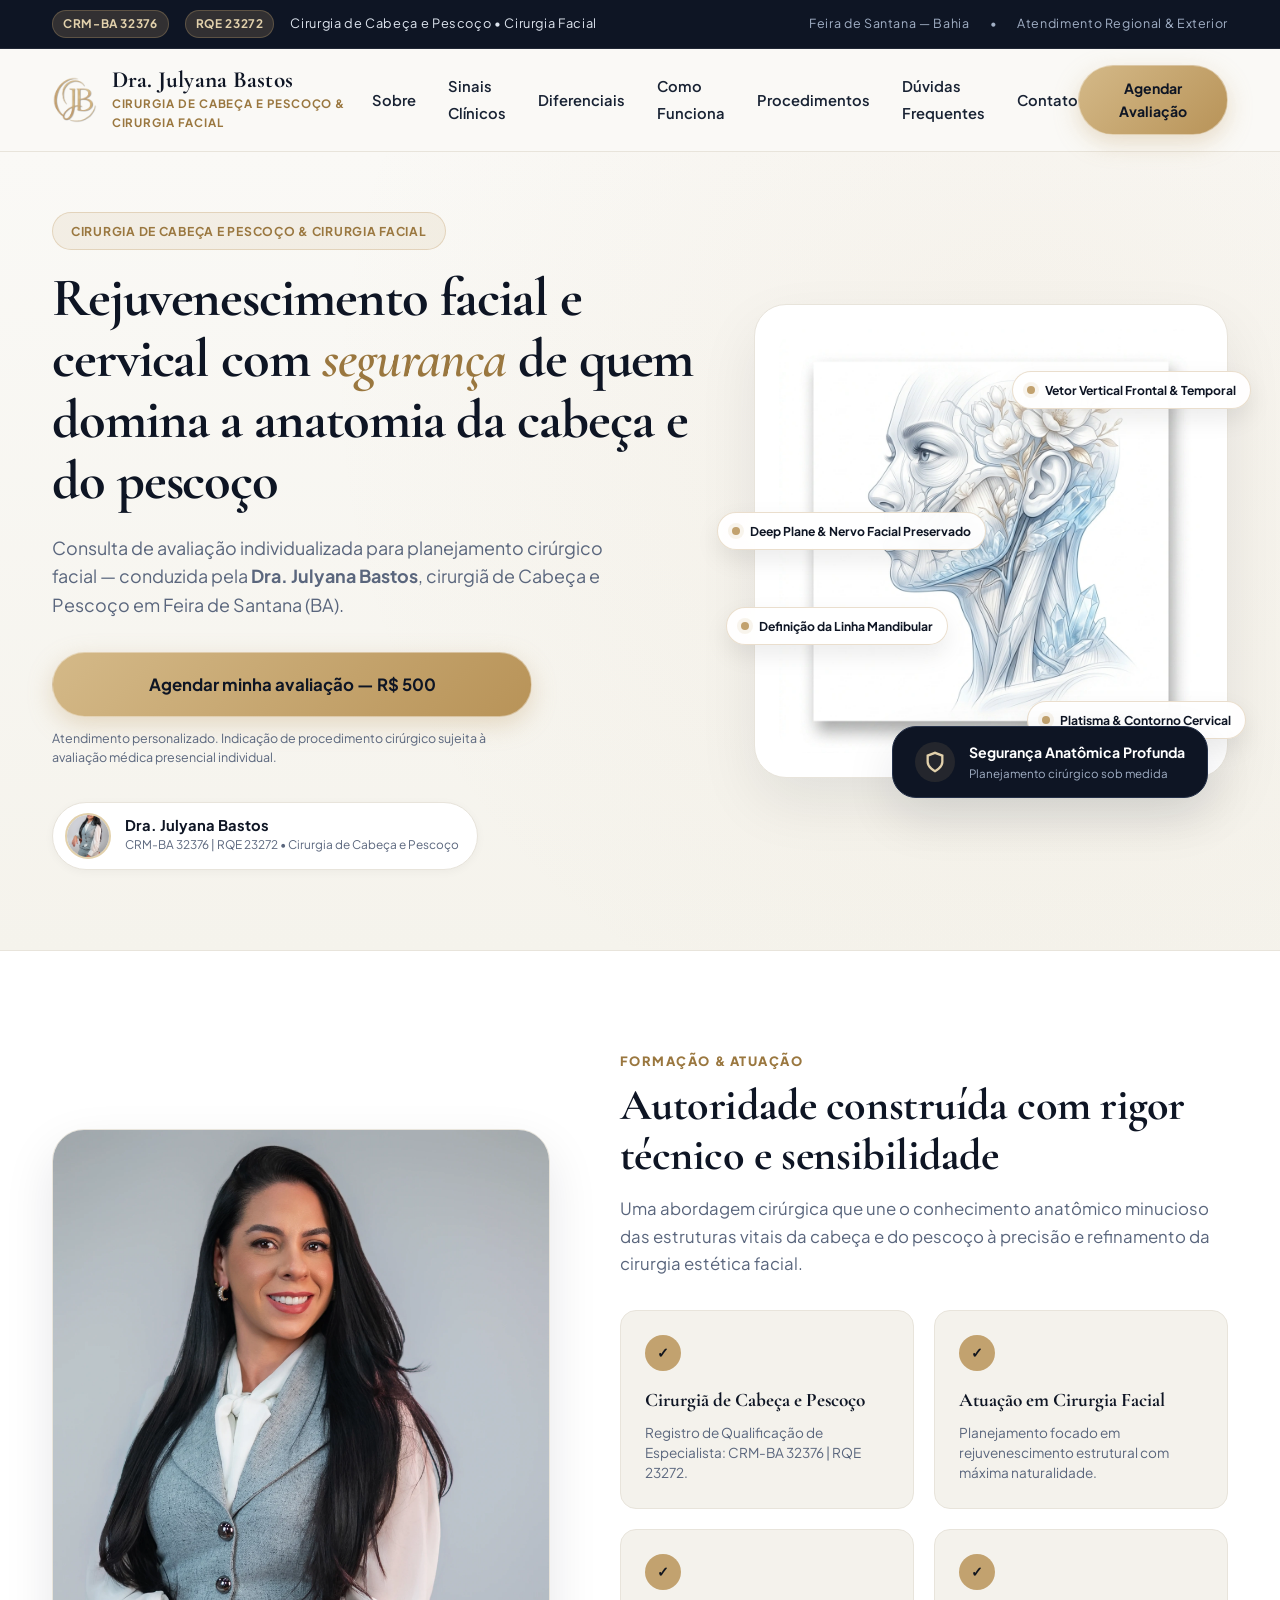
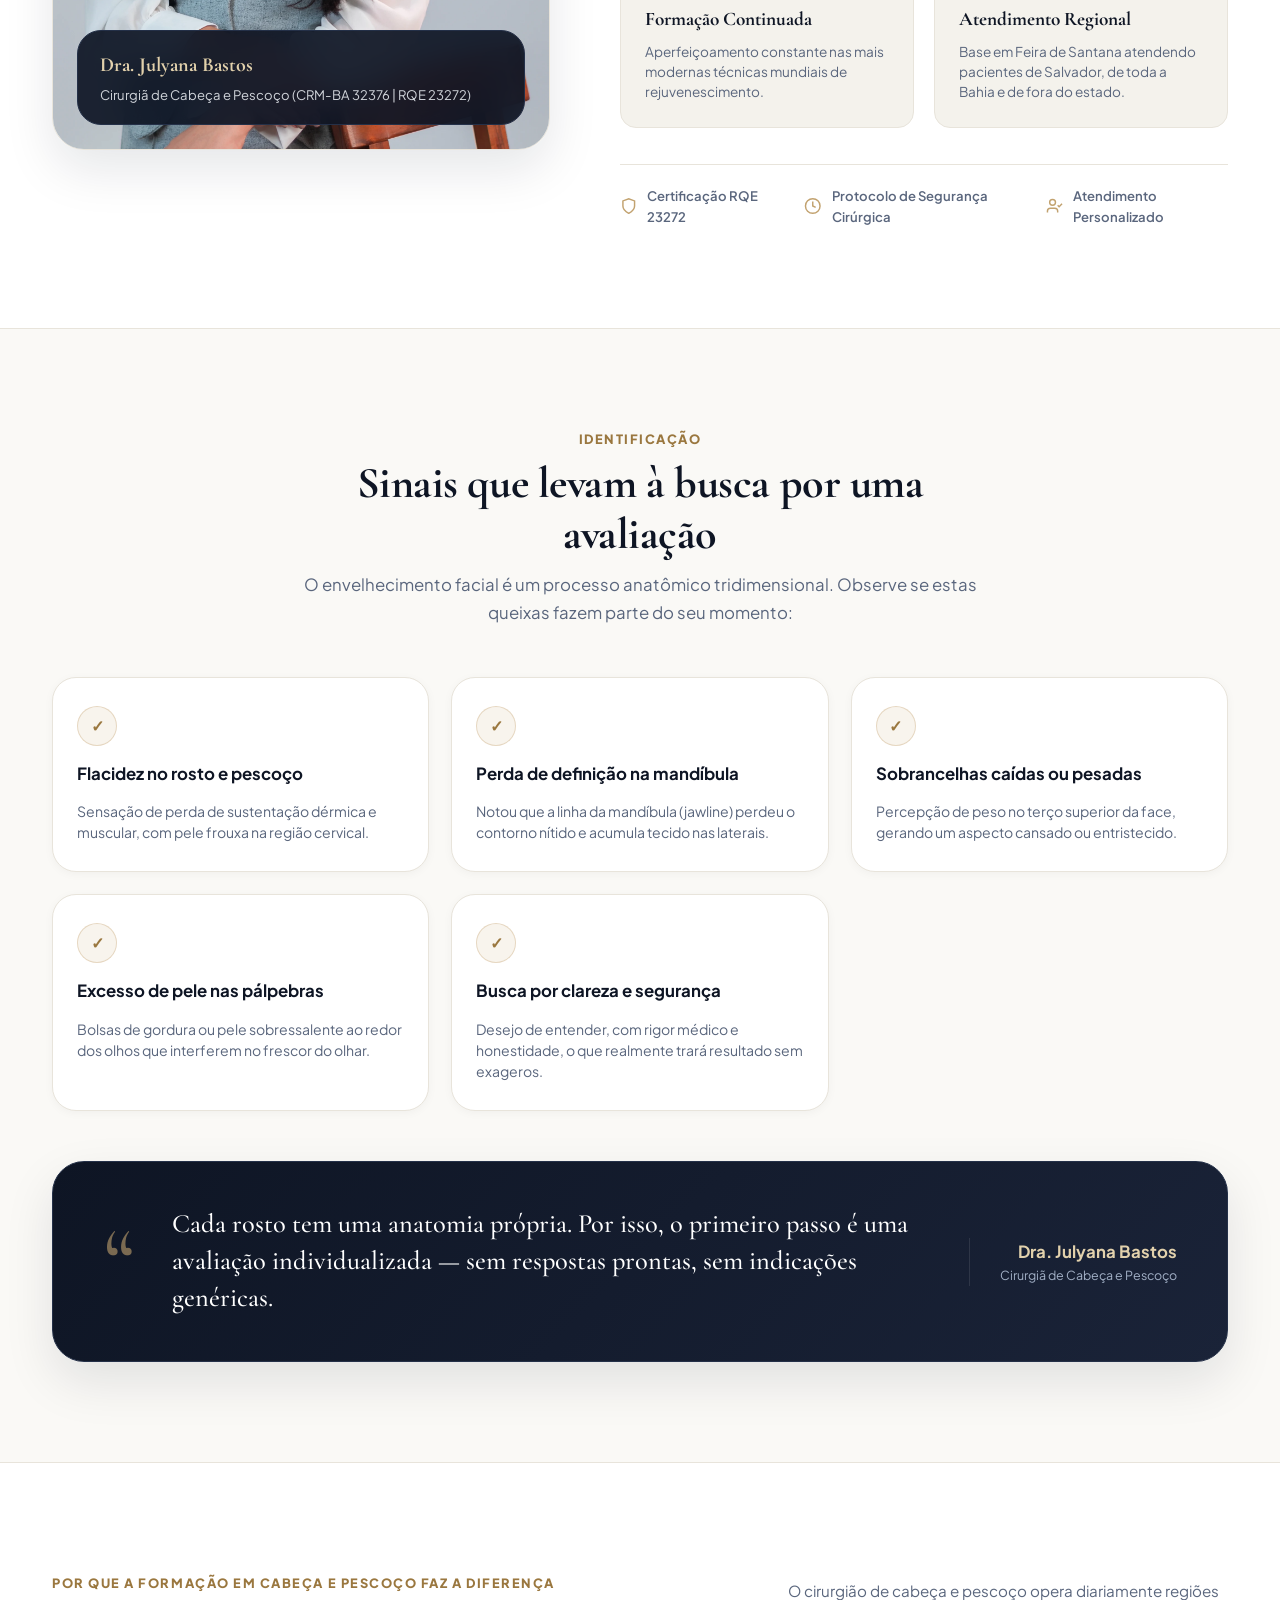
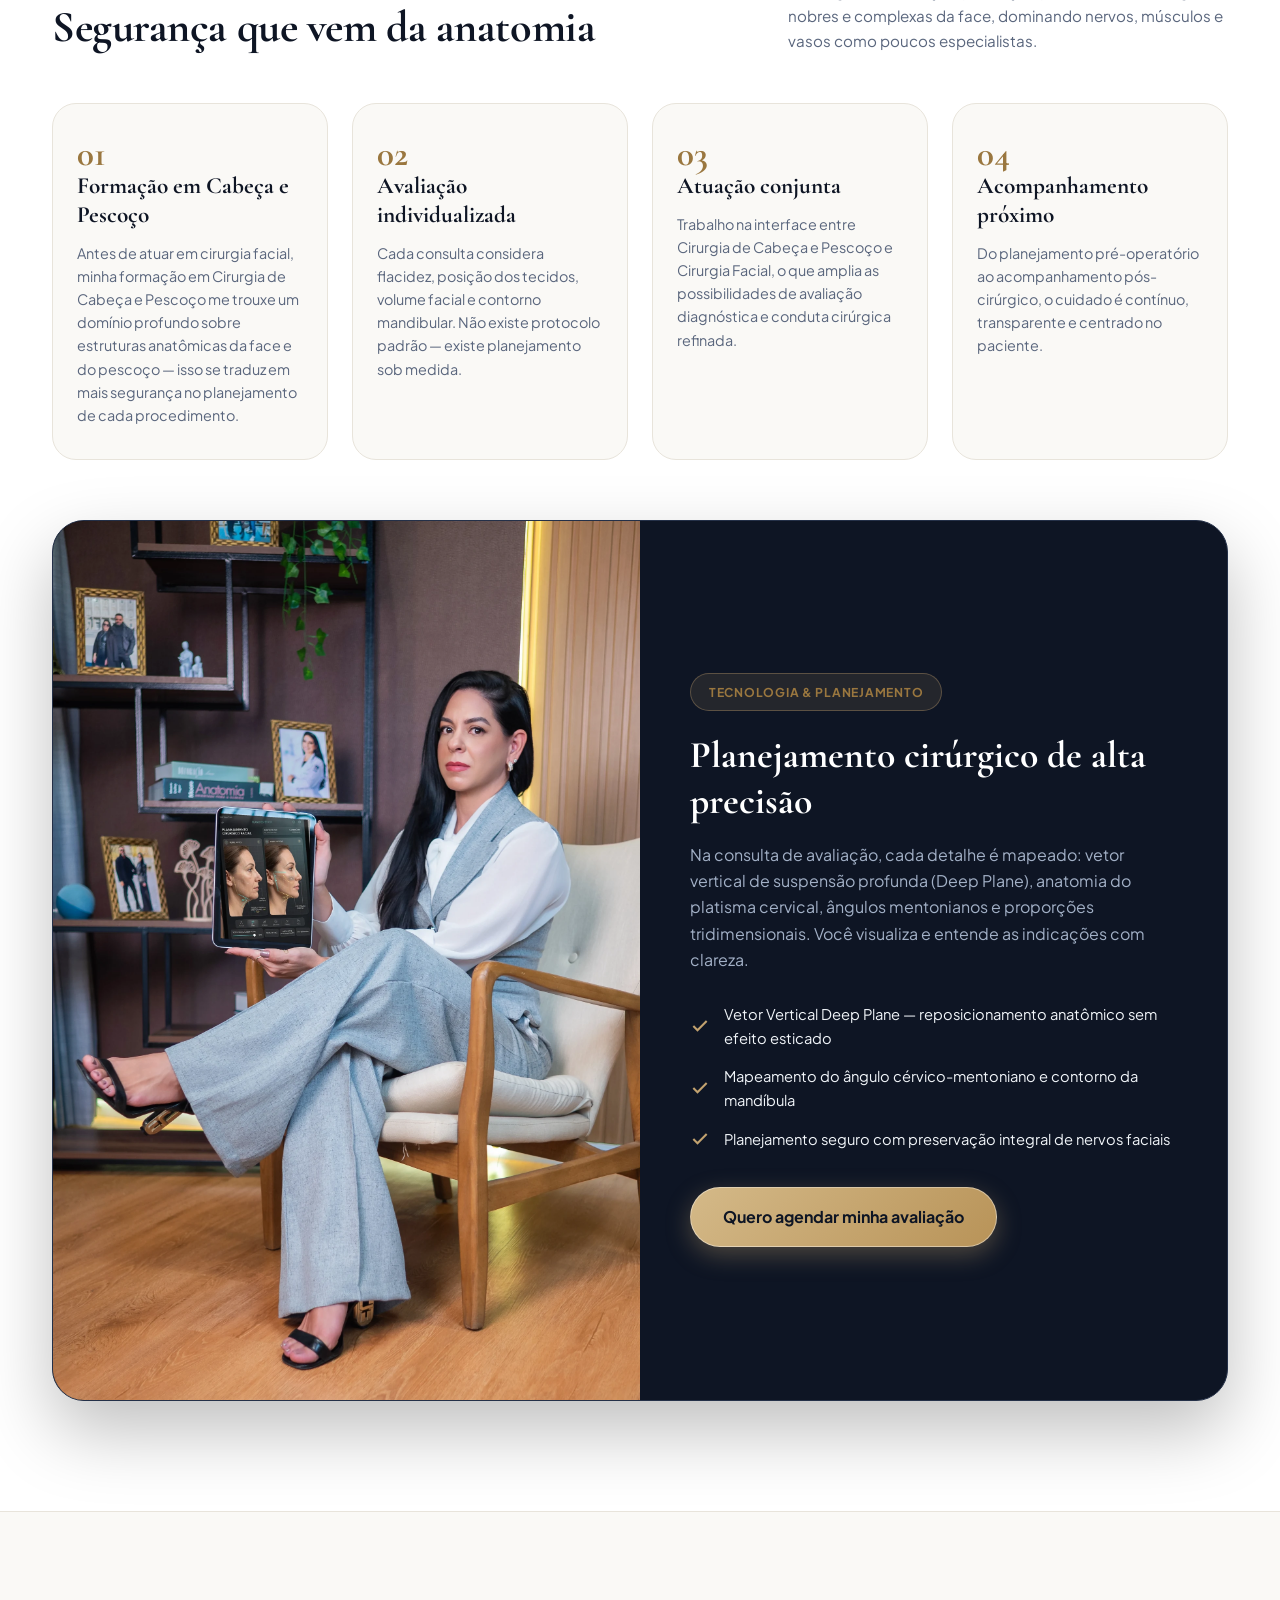
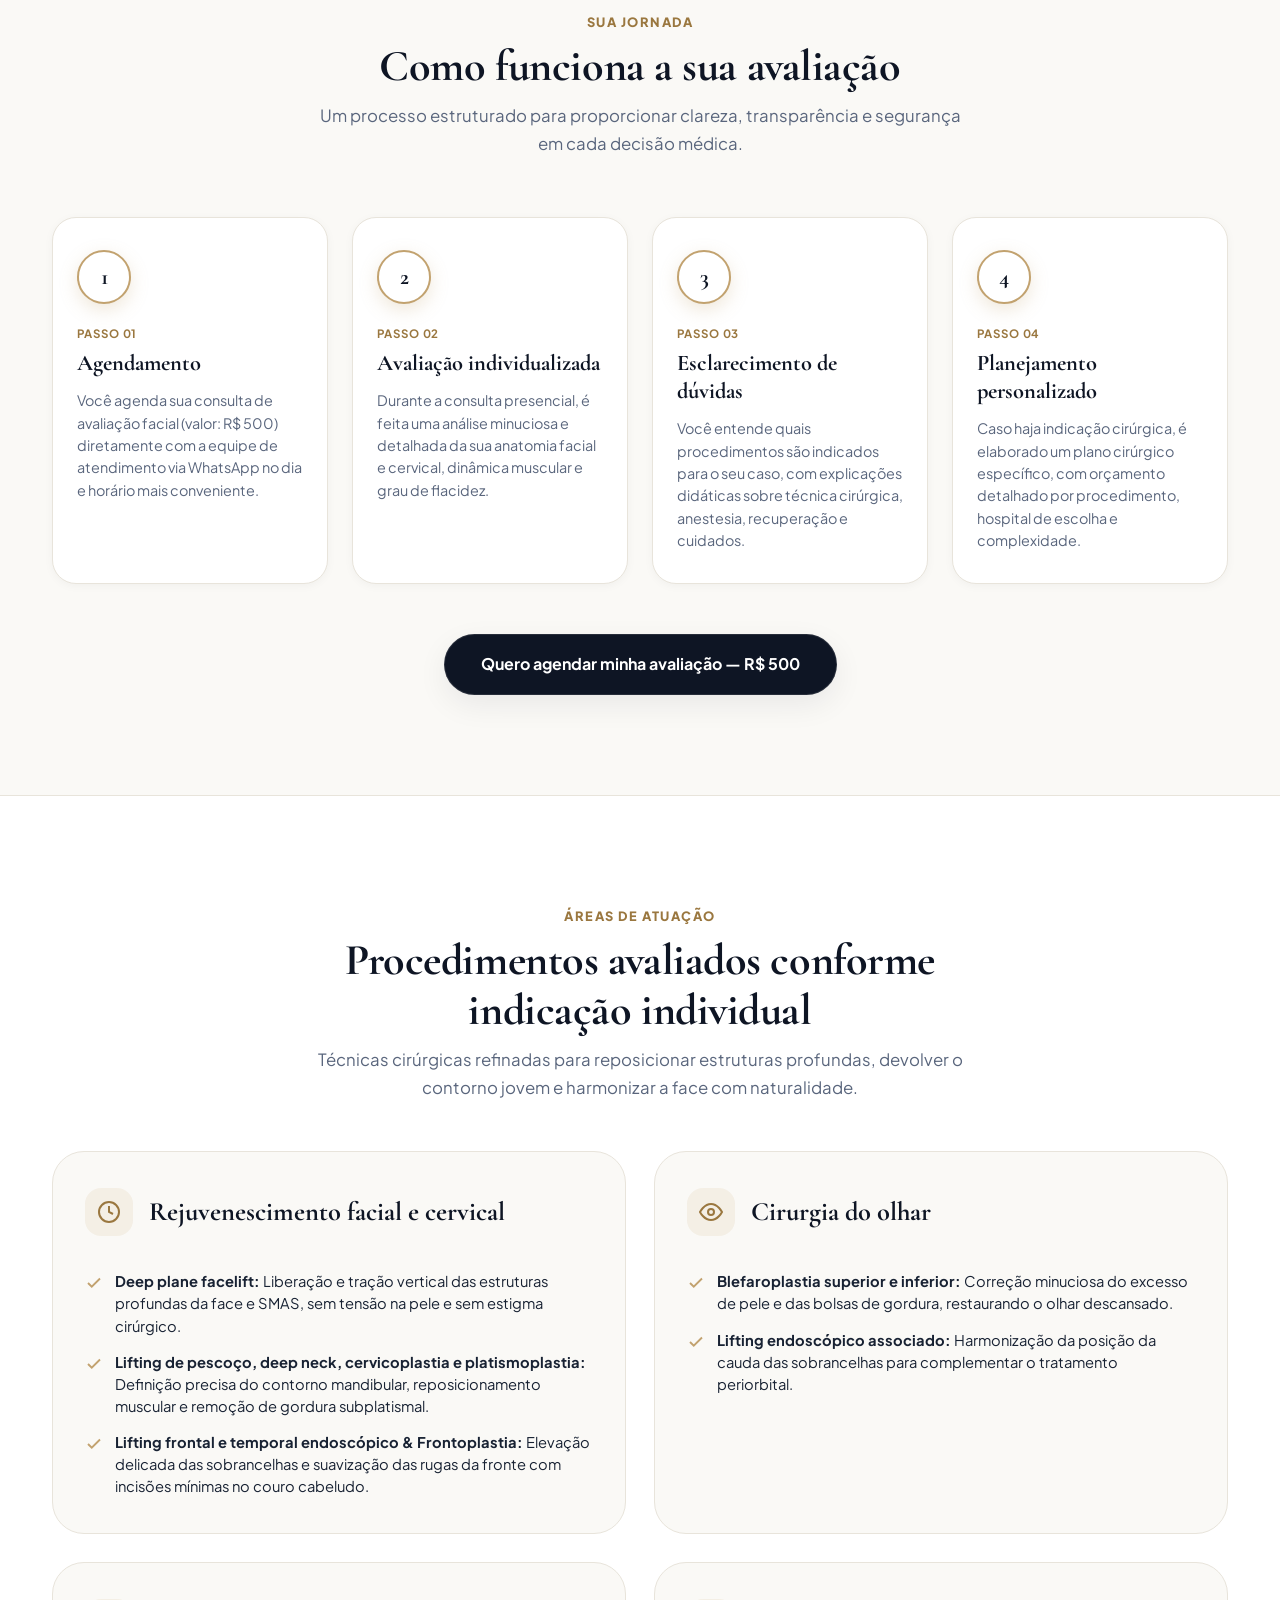
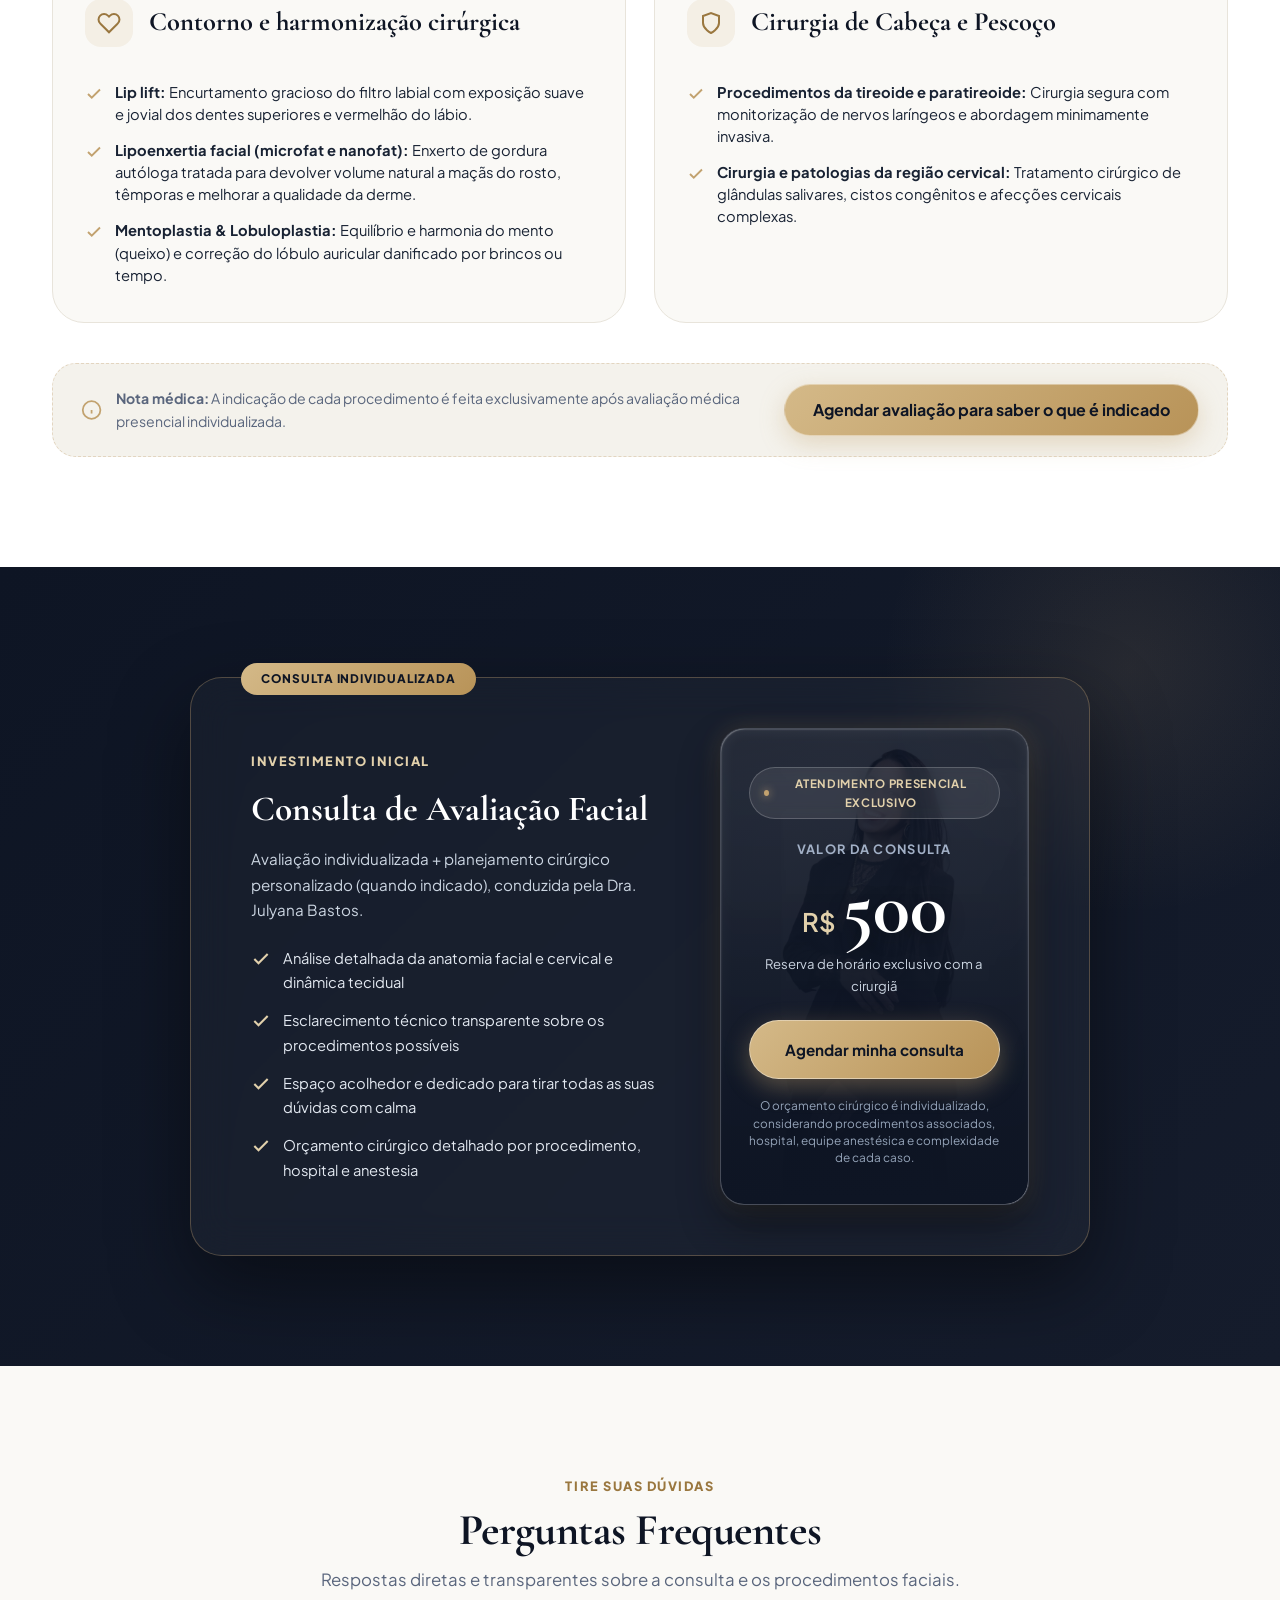
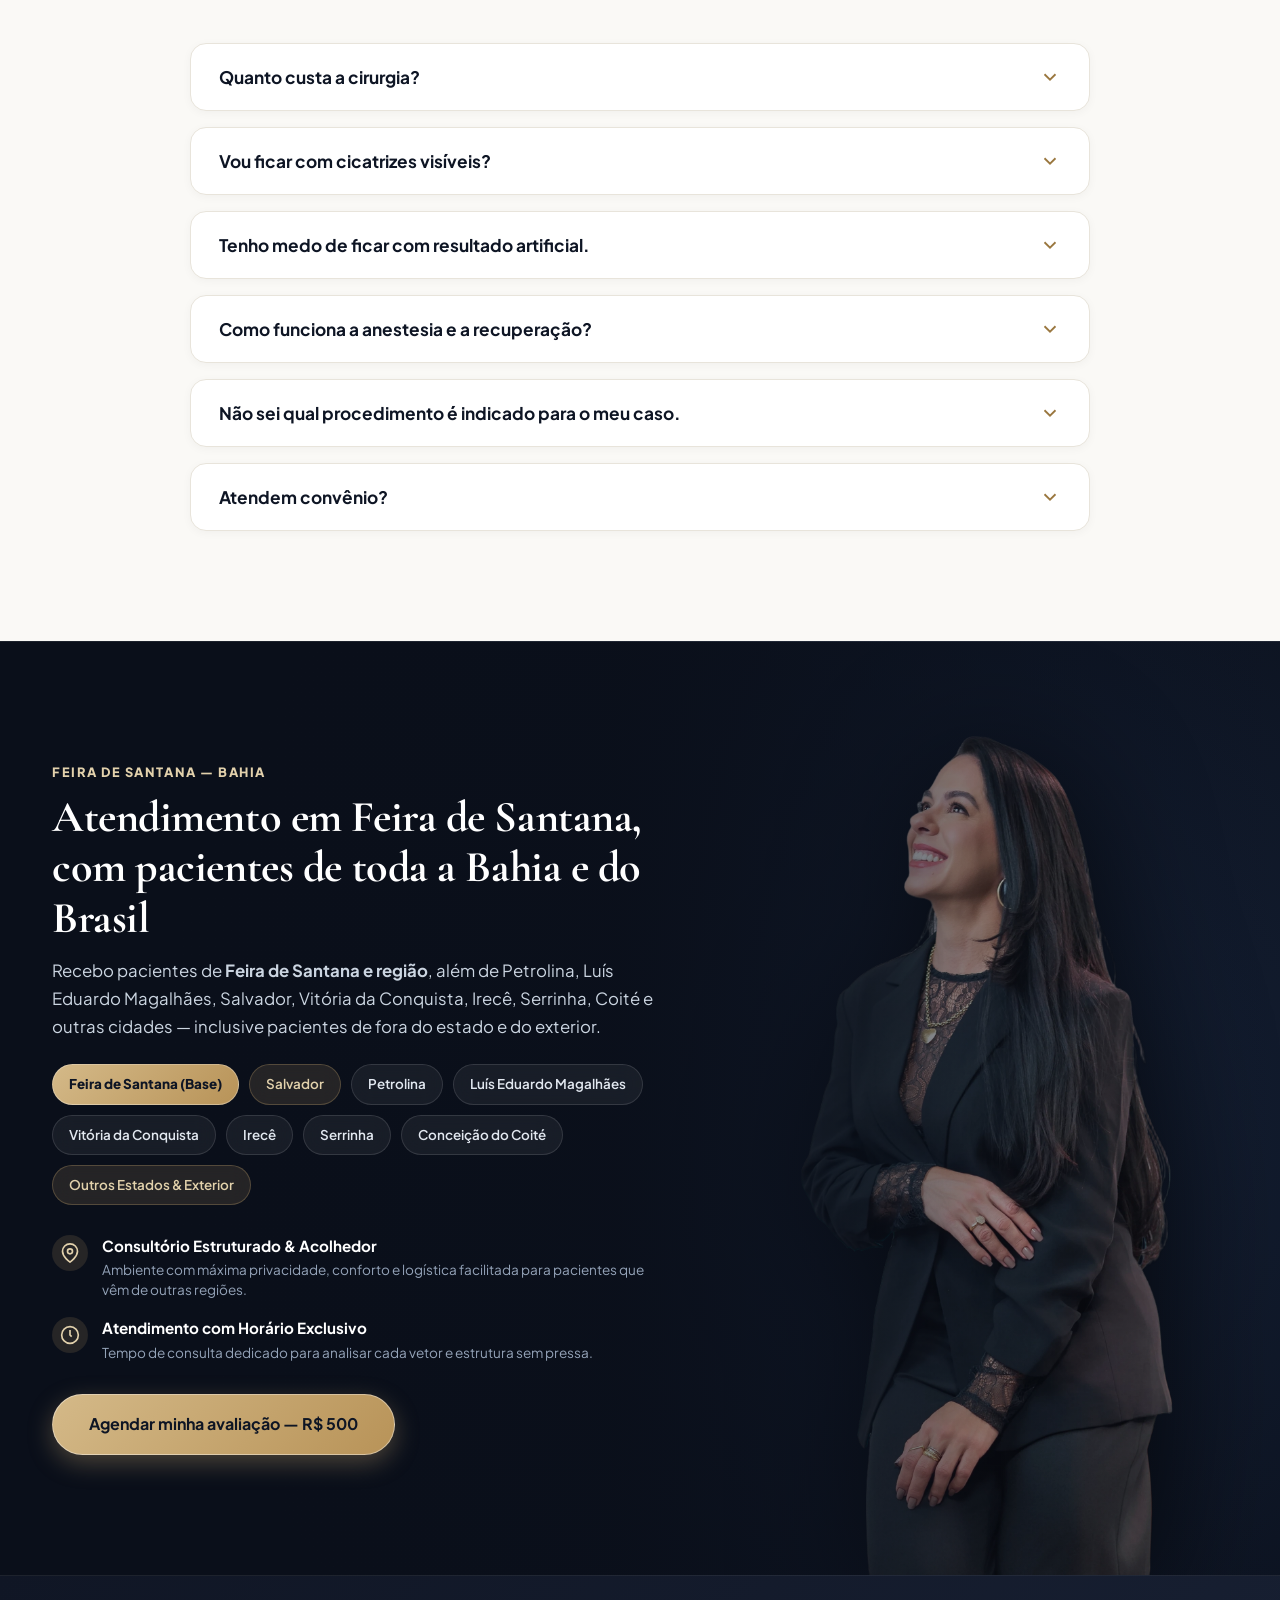
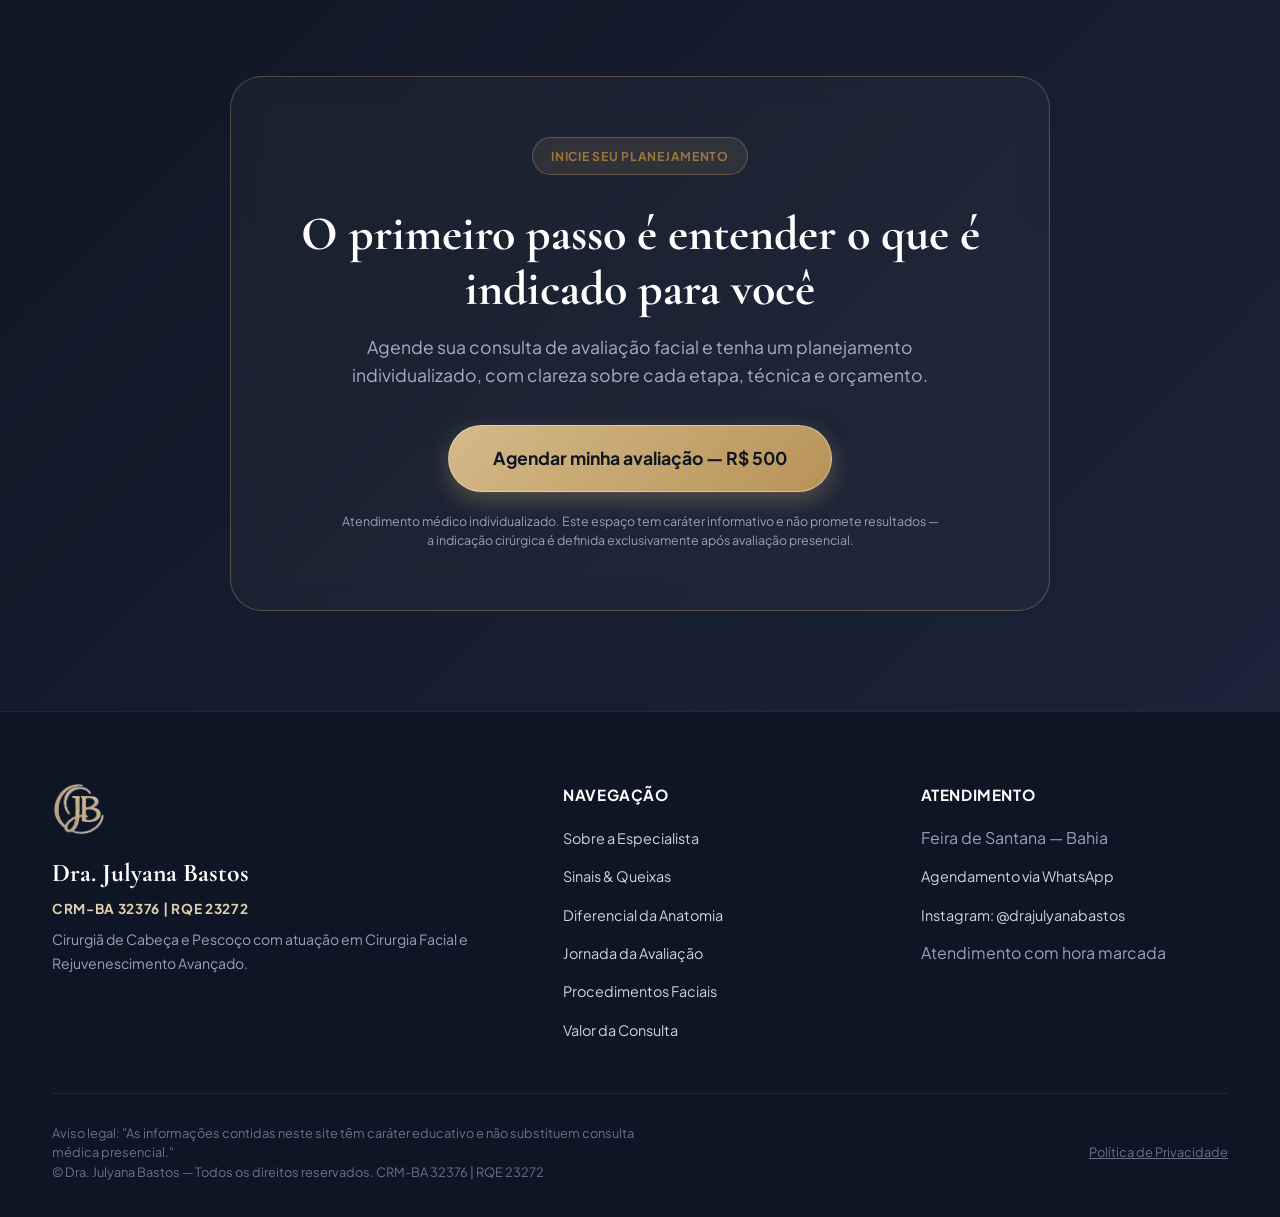
==== commit 0dc3852d: "feat: liquid glass card in pricing section (desktop and mobile)" ====
--- a/desktop/index.html
+++ b/desktop/index.html
@@ -567,30 +567,63 @@
           </ul>
         </div>
 
-        <!-- Lado Direito: Preço e Botão de Ação -->
-        <div class="pricing-right-card">
-          <span style="font-size: 0.78rem; text-transform: uppercase; letter-spacing: 0.08em; color: #A2B0C6; font-weight: 700;">Valor da Consulta</span>
-          
-          <div class="pricing-val-wrap">
-            <span class="pricing-curr">R$</span>
-            <span class="pricing-number">500</span>
-          </div>
-
-          <p class="pricing-note-sub">
-            Atendimento presencial com reserva de horário exclusivo
-          </p>
-
-          <a href="#valor" class="btn btn-gold" style="width: 100%; padding: 18px 24px;" data-whatsapp>
-            Agendar minha consulta
-          </a>
-
-          <p style="font-size: 0.74rem; color: #94A3B8; margin-top: 16px; line-height: 1.45;">
-            O orçamento cirúrgico é individualizado, considerando procedimentos associados, hospital, equipe anestésica e complexidade de cada caso.
-          </p>
-        </div>
-      </div>
-    </div>
-  </section>
+        <!-- Lado Direito: Liquid Glass Card (Inspirado no component 21st.dev) -->
+        <div class="liquid-card-wrapper">
+          <div class="liquid-glass-card">
+            <!-- Camada de imagem e profundidade no fundo do vidro -->
+            <div class="liquid-card-backdrop">
+              <img src="../assets/images/dra-perfil.webp" alt="Dra. Julyana Bastos" class="liquid-card-bg-img">
+              <div class="liquid-card-overlay"></div>
+            </div>
+
+            <!-- Conteúdo Refinado do Vidro Líquido -->
+            <div class="liquid-card-content">
+              <div class="liquid-card-badge">
+                <span class="liquid-badge-dot"></span>
+                Atendimento Presencial Exclusivo
+              </div>
+
+              <div class="liquid-card-header">
+                <span class="liquid-card-subtitle">Valor da Consulta</span>
+                
+                <div class="liquid-pricing-wrap">
+                  <span class="liquid-pricing-curr">R$</span>
+                  <span class="liquid-pricing-number">500</span>
+                </div>
+
+                <p class="liquid-pricing-caption">
+                  Reserva de horário exclusivo com a cirurgiã
+                </p>
+              </div>
+
+              <div class="liquid-card-cta-box">
+                <a href="#valor" class="btn btn-gold liquid-btn" data-whatsapp>
+                  Agendar minha consulta
+                </a>
+              </div>
+
+              <p class="liquid-card-footnote">
+                O orçamento cirúrgico é individualizado, considerando procedimentos associados, hospital, equipe anestésica e complexidade de cada caso.
+              </p>
+            </div>
+          </div>
+        </div>
+      </div>
+    </div>
+  </section>
+
+  <!-- SVG Filter Defs para o Liquid Glass Effect -->
+  <svg class="liquid-glass-svg-defs" aria-hidden="true" style="position: absolute; width: 0; height: 0; overflow: hidden; pointer-events: none;">
+    <defs>
+      <filter id="container-glass" x="0%" y="0%" width="100%" height="100%" color-interpolation-filters="sRGB">
+        <feTurbulence type="fractalNoise" baseFrequency="0.02 0.02" numOctaves="1" seed="1" result="turbulence" />
+        <feGaussianBlur in="turbulence" stdDeviation="2" result="blurredNoise" />
+        <feDisplacementMap in="SourceGraphic" in2="blurredNoise" scale="90" xChannelSelector="R" yChannelSelector="B" result="displaced" />
+        <feGaussianBlur in="displaced" stdDeviation="3" result="finalBlur" />
+        <feComposite in="finalBlur" in2="finalBlur" operator="over" />
+      </filter>
+    </defs>
+  </svg>
 
   <!-- 9. FAQ — PERGUNTAS FREQUENTES -->
   <section class="faq-section" id="faq">
--- a/desktop/style.css
+++ b/desktop/style.css
@@ -1213,43 +1213,171 @@
   margin-top: 3px;
 }
 
-.pricing-right-card {
-  background: rgba(255, 255, 255, 0.05);
-  border: 1px solid rgba(255, 255, 255, 0.1);
-  border-radius: var(--radius-lg);
-  padding: 36px 30px;
+/* ==========================================================================
+   LIQUID GLASS CARD — COMPONENTE 21ST.DEV ADAPTADO
+   ========================================================================== */
+.liquid-card-wrapper {
+  position: relative;
+  width: 100%;
+}
+
+.liquid-glass-card {
+  position: relative;
+  border-radius: 24px;
+  overflow: hidden;
+  border: 1px solid rgba(255, 255, 255, 0.22);
+  background: rgba(14, 21, 36, 0.45);
+  backdrop-filter: blur(20px) url("#container-glass");
+  -webkit-backdrop-filter: blur(20px);
+  /* Sombras e chanfros ópticos de refração líquida */
+  box-shadow: 
+    0 0 10px rgba(0, 0, 0, 0.1),
+    0 20px 40px rgba(0, 0, 0, 0.4),
+    inset 3px 3px 1px -3.5px rgba(255, 255, 255, 0.15),
+    inset -3px -3px 1px -3.5px rgba(255, 255, 255, 0.85),
+    inset 1px 1px 1px -0.5px rgba(255, 255, 255, 0.6),
+    inset -1px -1px 1px -0.5px rgba(255, 255, 255, 0.6),
+    inset 0 0 8px 6px rgba(255, 255, 255, 0.08),
+    inset 0 0 2px 2px rgba(255, 255, 255, 0.06),
+    0 0 24px rgba(194, 162, 111, 0.22);
+  transition: all 0.4s cubic-bezier(0.16, 1, 0.3, 1);
+}
+
+.liquid-glass-card:hover {
+  transform: translateY(-4px);
+  border-color: rgba(194, 162, 111, 0.45);
+  box-shadow: 
+    0 0 14px rgba(0, 0, 0, 0.15),
+    0 25px 50px rgba(0, 0, 0, 0.5),
+    inset 3px 3px 1px -3.5px rgba(255, 255, 255, 0.25),
+    inset -3px -3px 1px -3.5px rgba(255, 255, 255, 0.95),
+    inset 1px 1px 1px -0.5px rgba(255, 255, 255, 0.7),
+    inset -1px -1px 1px -0.5px rgba(255, 255, 255, 0.7),
+    inset 0 0 10px 8px rgba(194, 162, 111, 0.18),
+    0 0 35px rgba(194, 162, 111, 0.35);
+}
+
+.liquid-card-backdrop {
+  position: absolute;
+  inset: 0;
+  z-index: 0;
+  overflow: hidden;
+}
+
+.liquid-card-bg-img {
+  width: 100%;
+  height: 100%;
+  object-fit: cover;
+  object-position: center 20%;
+  opacity: 0.24;
+  filter: grayscale(40%) contrast(1.1);
+  transform: scale(1.05);
+  transition: transform 0.6s ease, opacity 0.6s ease;
+}
+
+.liquid-glass-card:hover .liquid-card-bg-img {
+  transform: scale(1.1);
+  opacity: 0.32;
+}
+
+.liquid-card-overlay {
+  position: absolute;
+  inset: 0;
+  background: linear-gradient(180deg, rgba(14, 21, 36, 0.5) 0%, rgba(14, 21, 36, 0.92) 75%, #0E1524 100%);
+}
+
+.liquid-card-content {
+  position: relative;
+  z-index: 2;
+  padding: 38px 28px;
+  display: flex;
+  flex-direction: column;
+  align-items: center;
   text-align: center;
-  display: flex;
-  flex-direction: column;
-  align-items: center;
-}
-
-.pricing-val-wrap {
+}
+
+.liquid-card-badge {
+  display: inline-flex;
+  align-items: center;
+  gap: 8px;
+  background: rgba(255, 255, 255, 0.08);
+  border: 1px solid rgba(255, 255, 255, 0.2);
+  padding: 6px 14px;
+  border-radius: var(--radius-full);
+  font-size: 0.72rem;
+  font-weight: 700;
+  letter-spacing: 0.06em;
+  text-transform: uppercase;
+  color: var(--color-gold-light);
+  margin-bottom: 20px;
+  backdrop-filter: blur(8px);
+}
+
+.liquid-badge-dot {
+  width: 6px;
+  height: 6px;
+  border-radius: 50%;
+  background: var(--color-gold);
+  box-shadow: 0 0 8px var(--color-gold);
+}
+
+.liquid-card-header {
+  margin-bottom: 24px;
+}
+
+.liquid-card-subtitle {
+  font-size: 0.8rem;
+  text-transform: uppercase;
+  letter-spacing: 0.1em;
+  color: #A2B0C6;
+  font-weight: 700;
+  display: block;
+}
+
+.liquid-pricing-wrap {
   display: flex;
   align-items: baseline;
   justify-content: center;
   gap: 6px;
-  margin: 12px 0 6px;
-}
-
-.pricing-curr {
+  margin: 10px 0 6px;
+}
+
+.liquid-pricing-curr {
   font-size: 1.6rem;
   font-weight: 600;
   color: var(--color-gold-light);
 }
 
-.pricing-number {
+.liquid-pricing-number {
   font-family: var(--font-serif);
   font-size: 4.8rem;
   font-weight: 700;
   color: #FFFFFF;
   line-height: 1;
-}
-
-.pricing-note-sub {
-  font-size: 0.8rem;
+  text-shadow: 0 4px 20px rgba(0, 0, 0, 0.4);
+}
+
+.liquid-pricing-caption {
+  font-size: 0.82rem;
+  color: #CBD5E1;
+}
+
+.liquid-card-cta-box {
+  width: 100%;
+  margin-bottom: 18px;
+}
+
+.liquid-btn {
+  width: 100%;
+  padding: 16px 24px;
+  font-size: 0.95rem;
+  box-shadow: 0 8px 25px rgba(194, 162, 111, 0.4);
+}
+
+.liquid-card-footnote {
+  font-size: 0.74rem;
   color: #94A3B8;
-  margin-bottom: 24px;
+  line-height: 1.45;
 }
 
 /* ==========================================================================
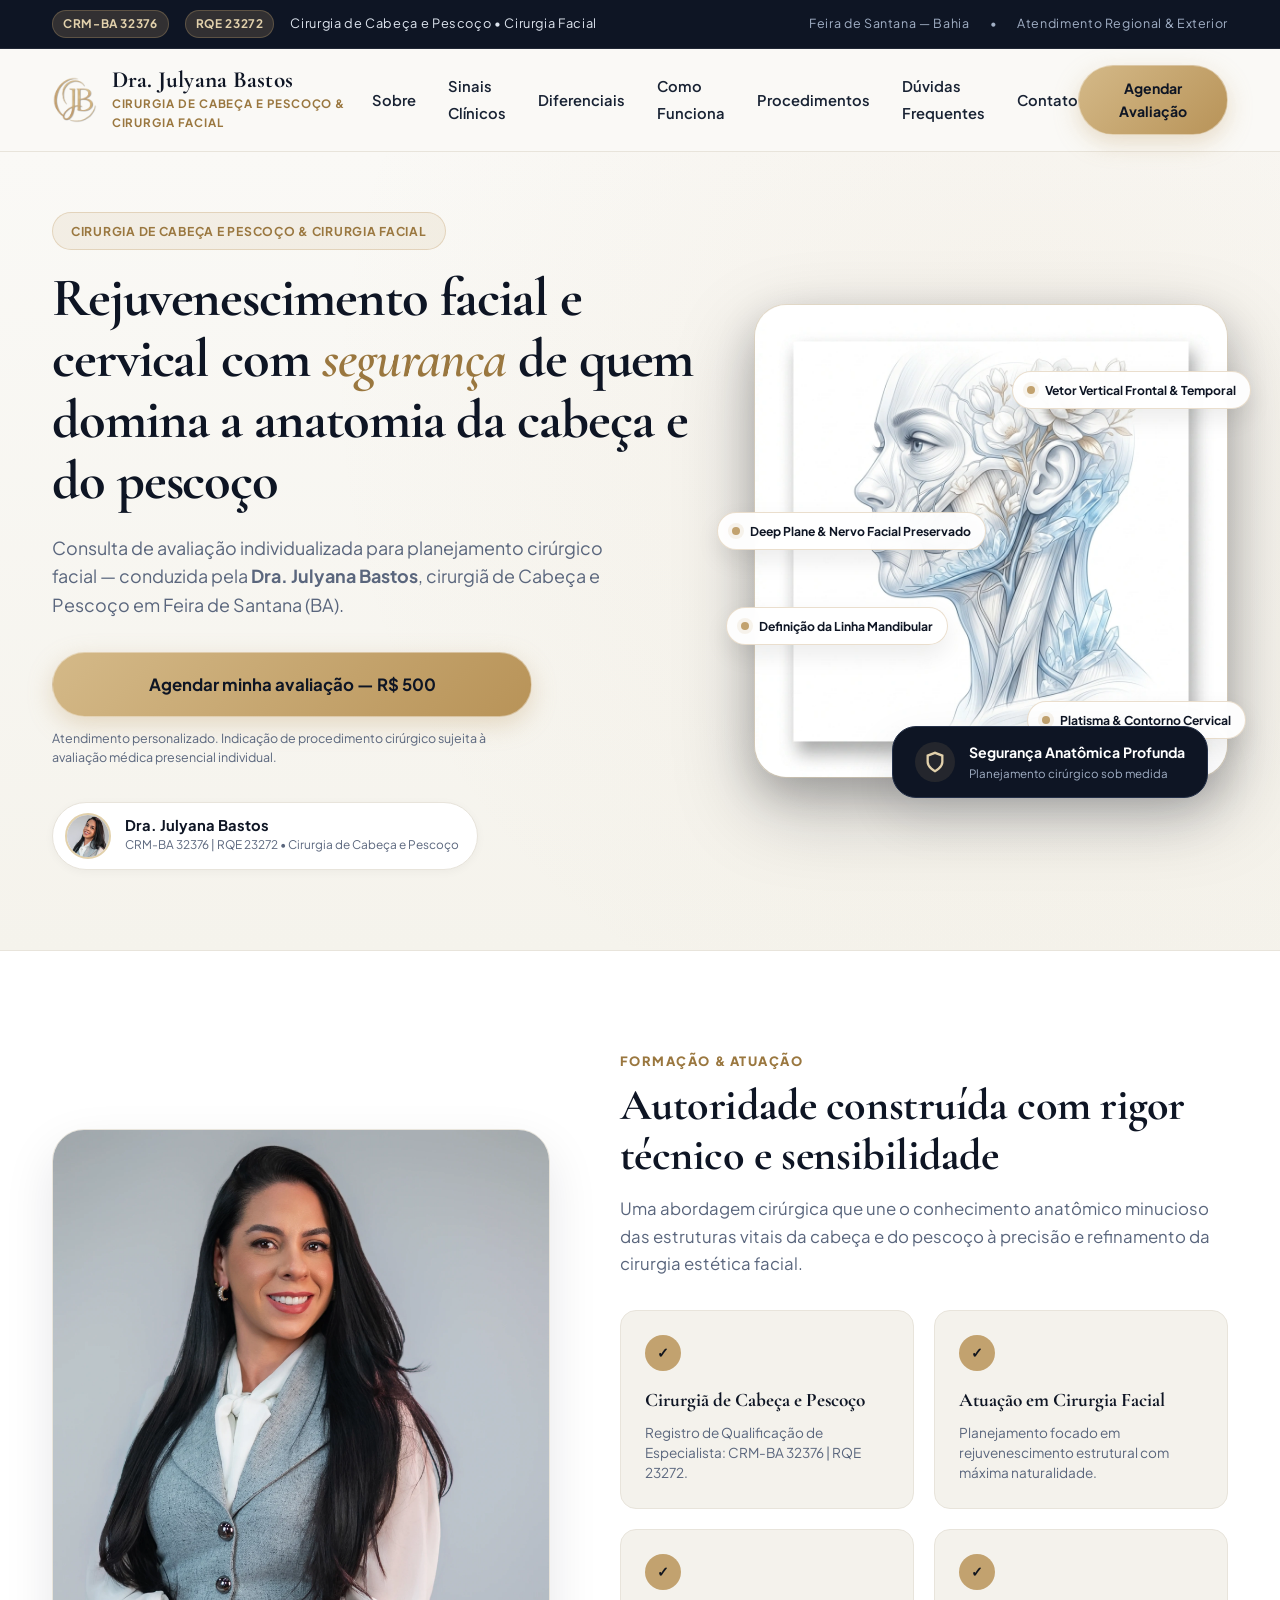
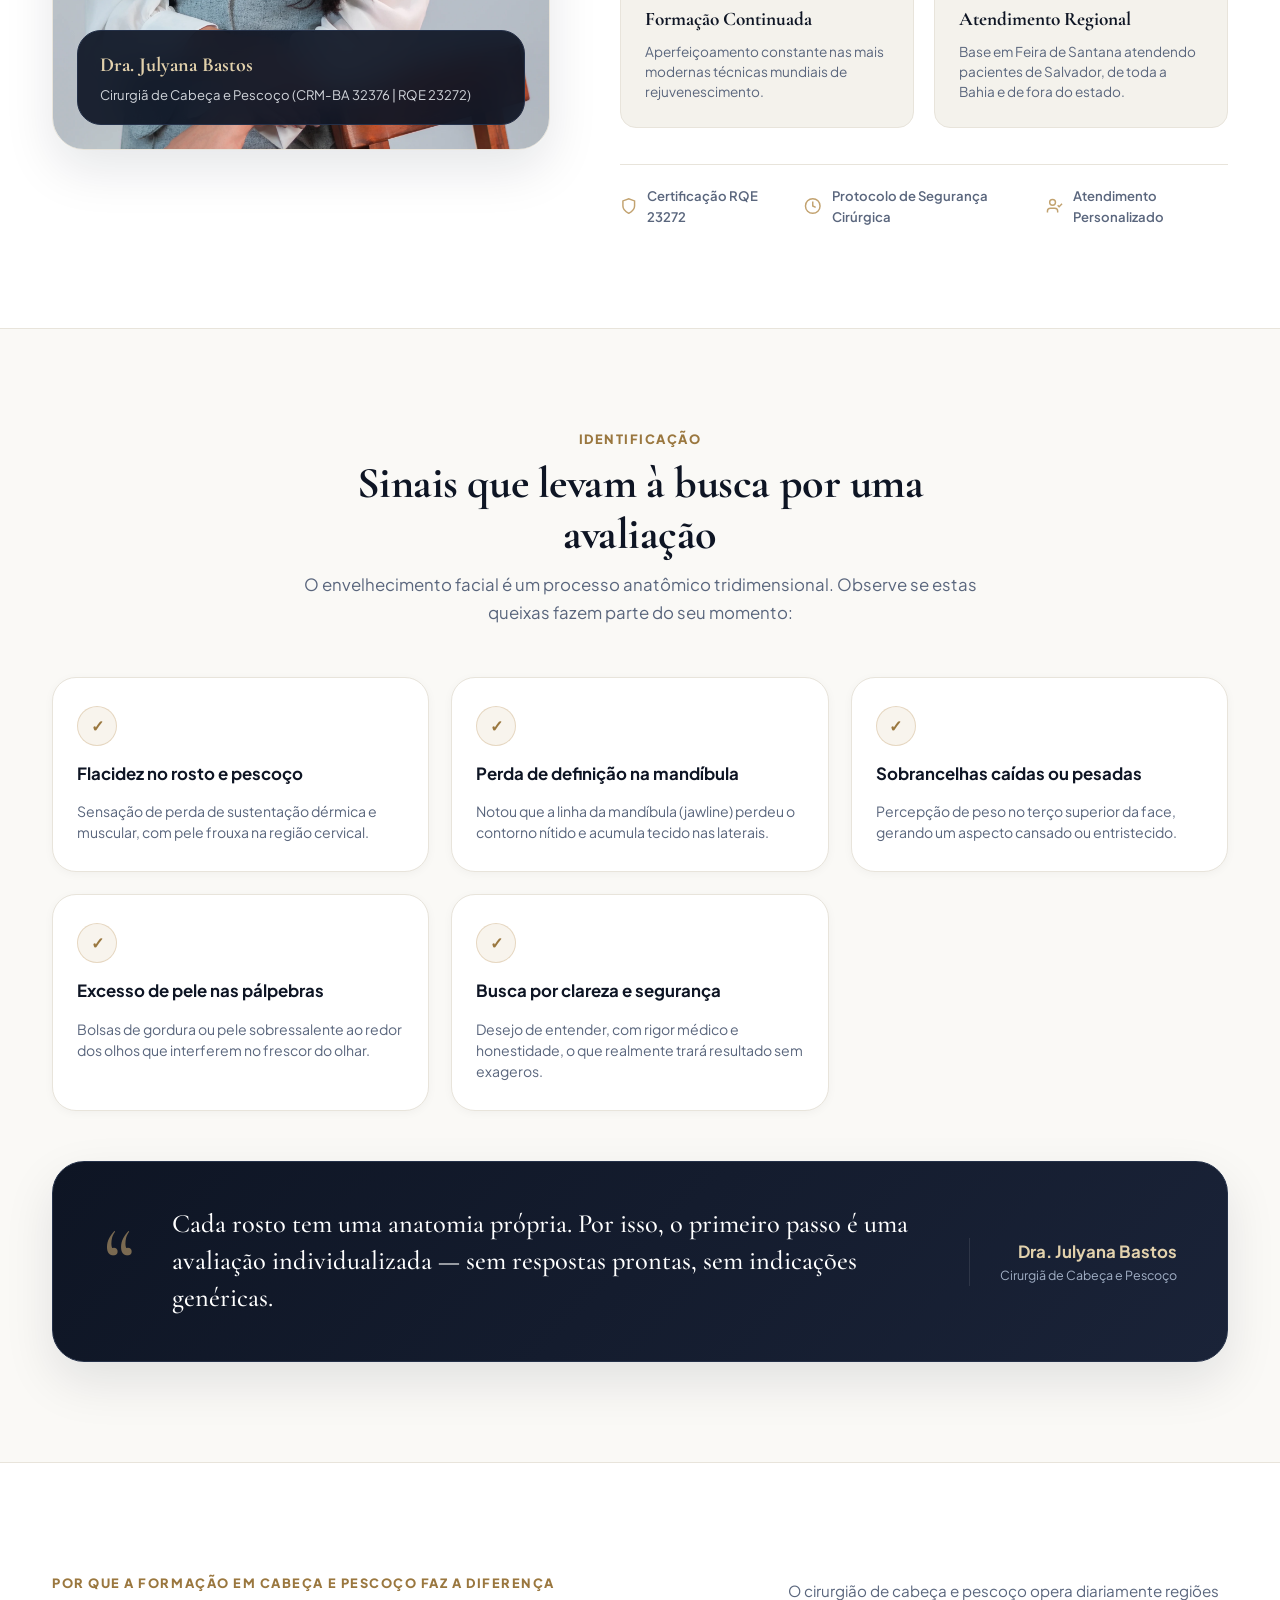
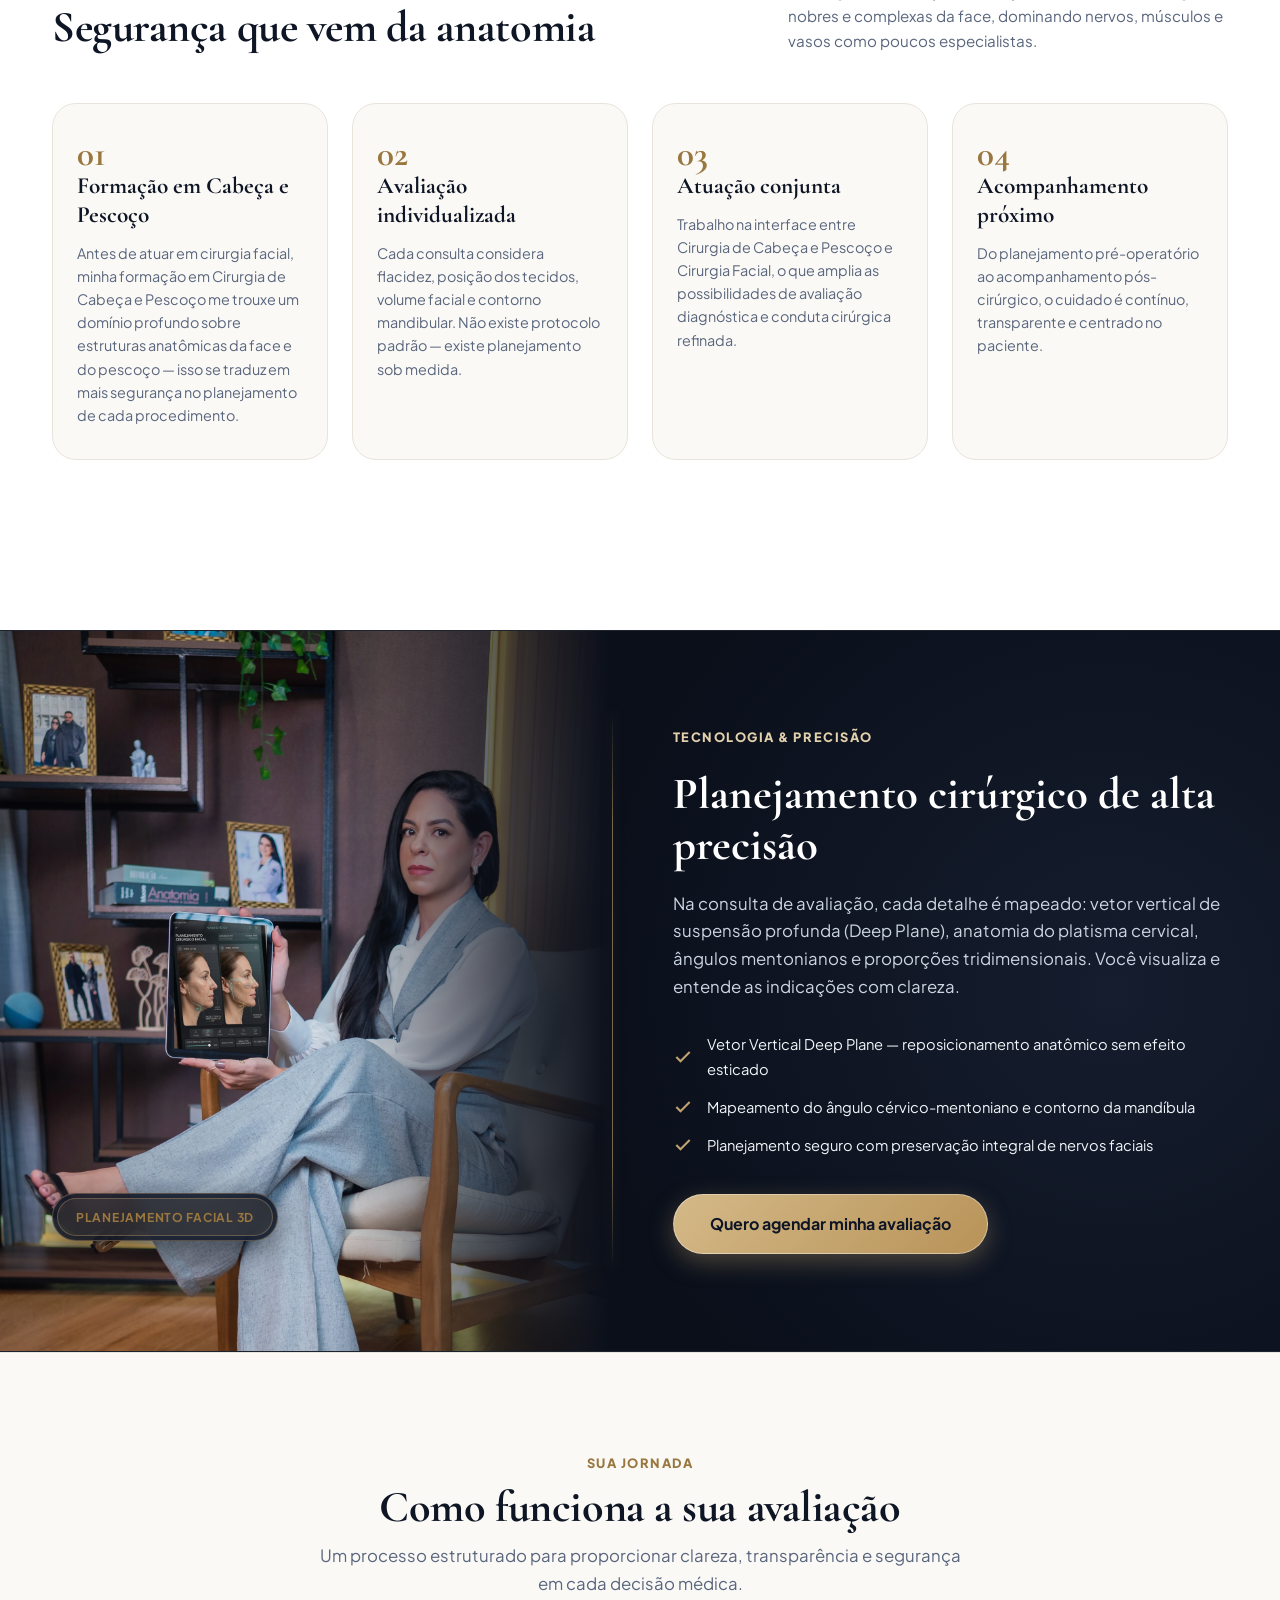
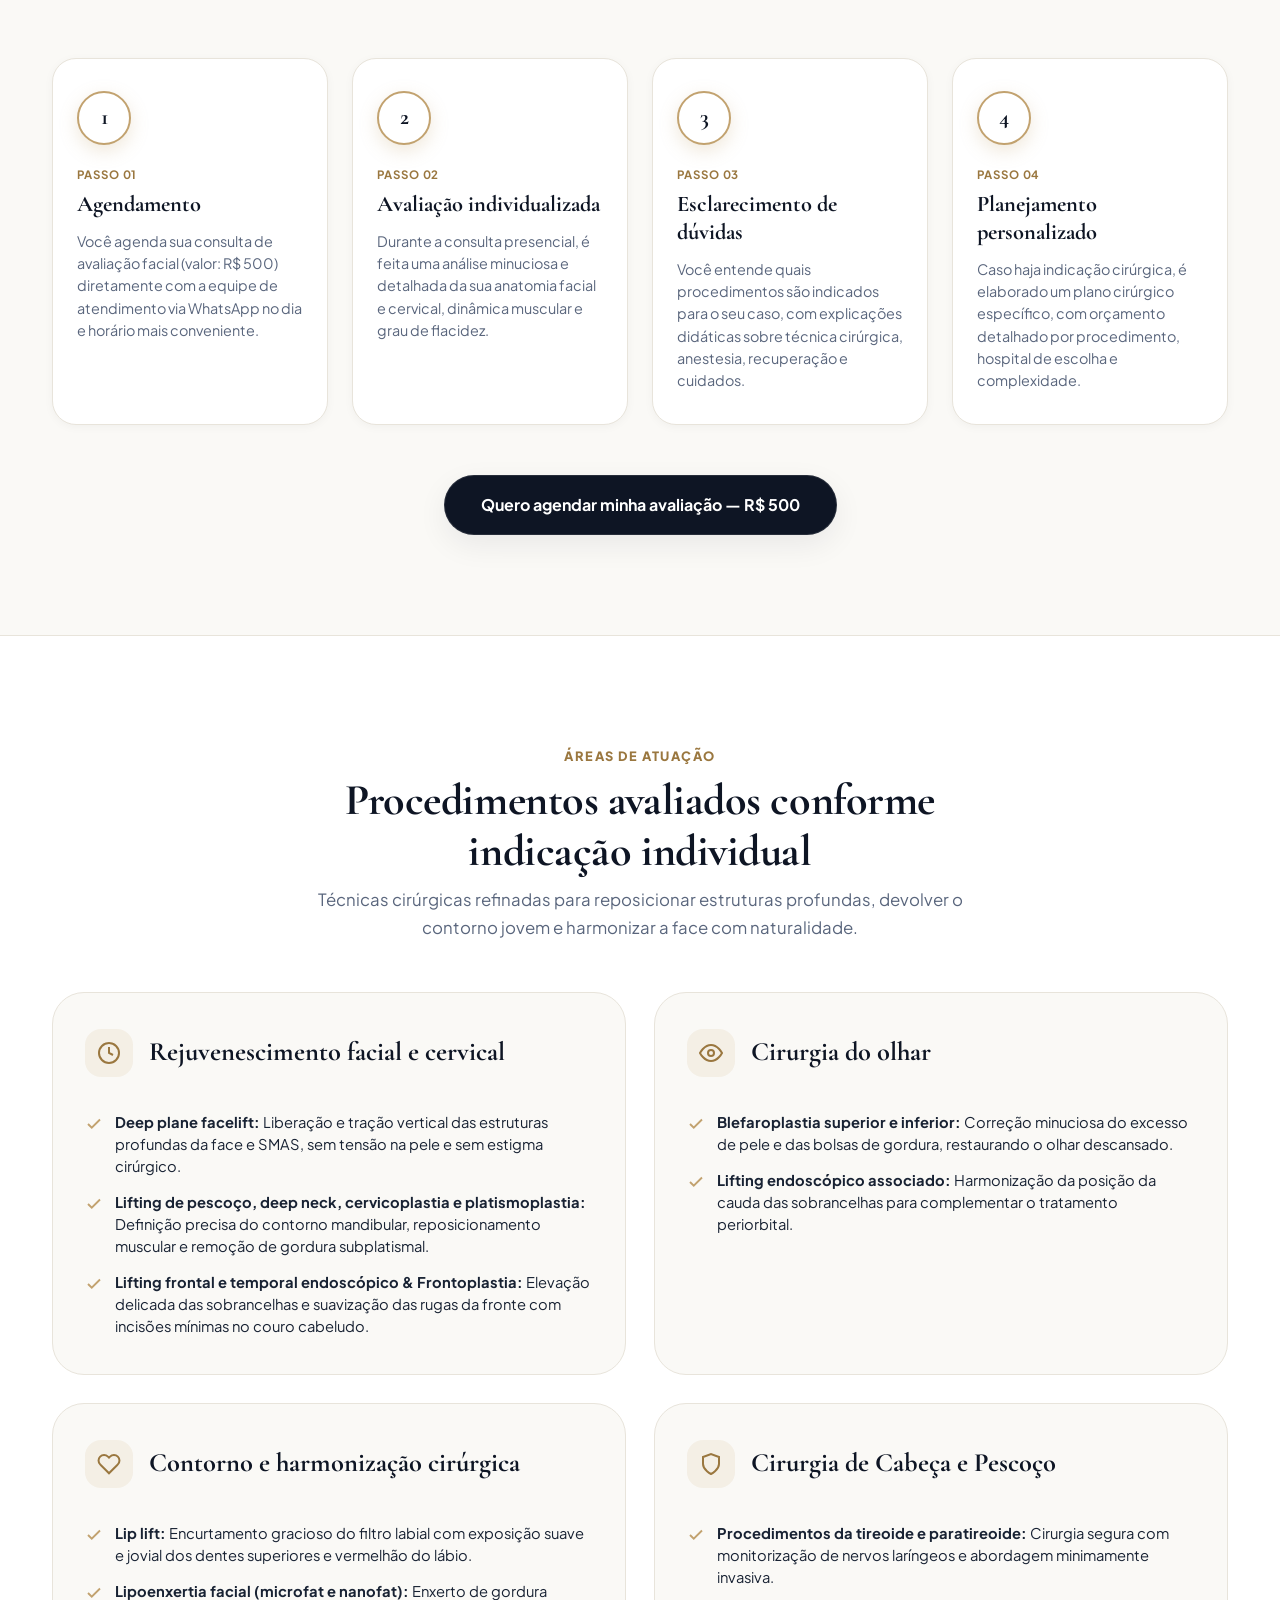
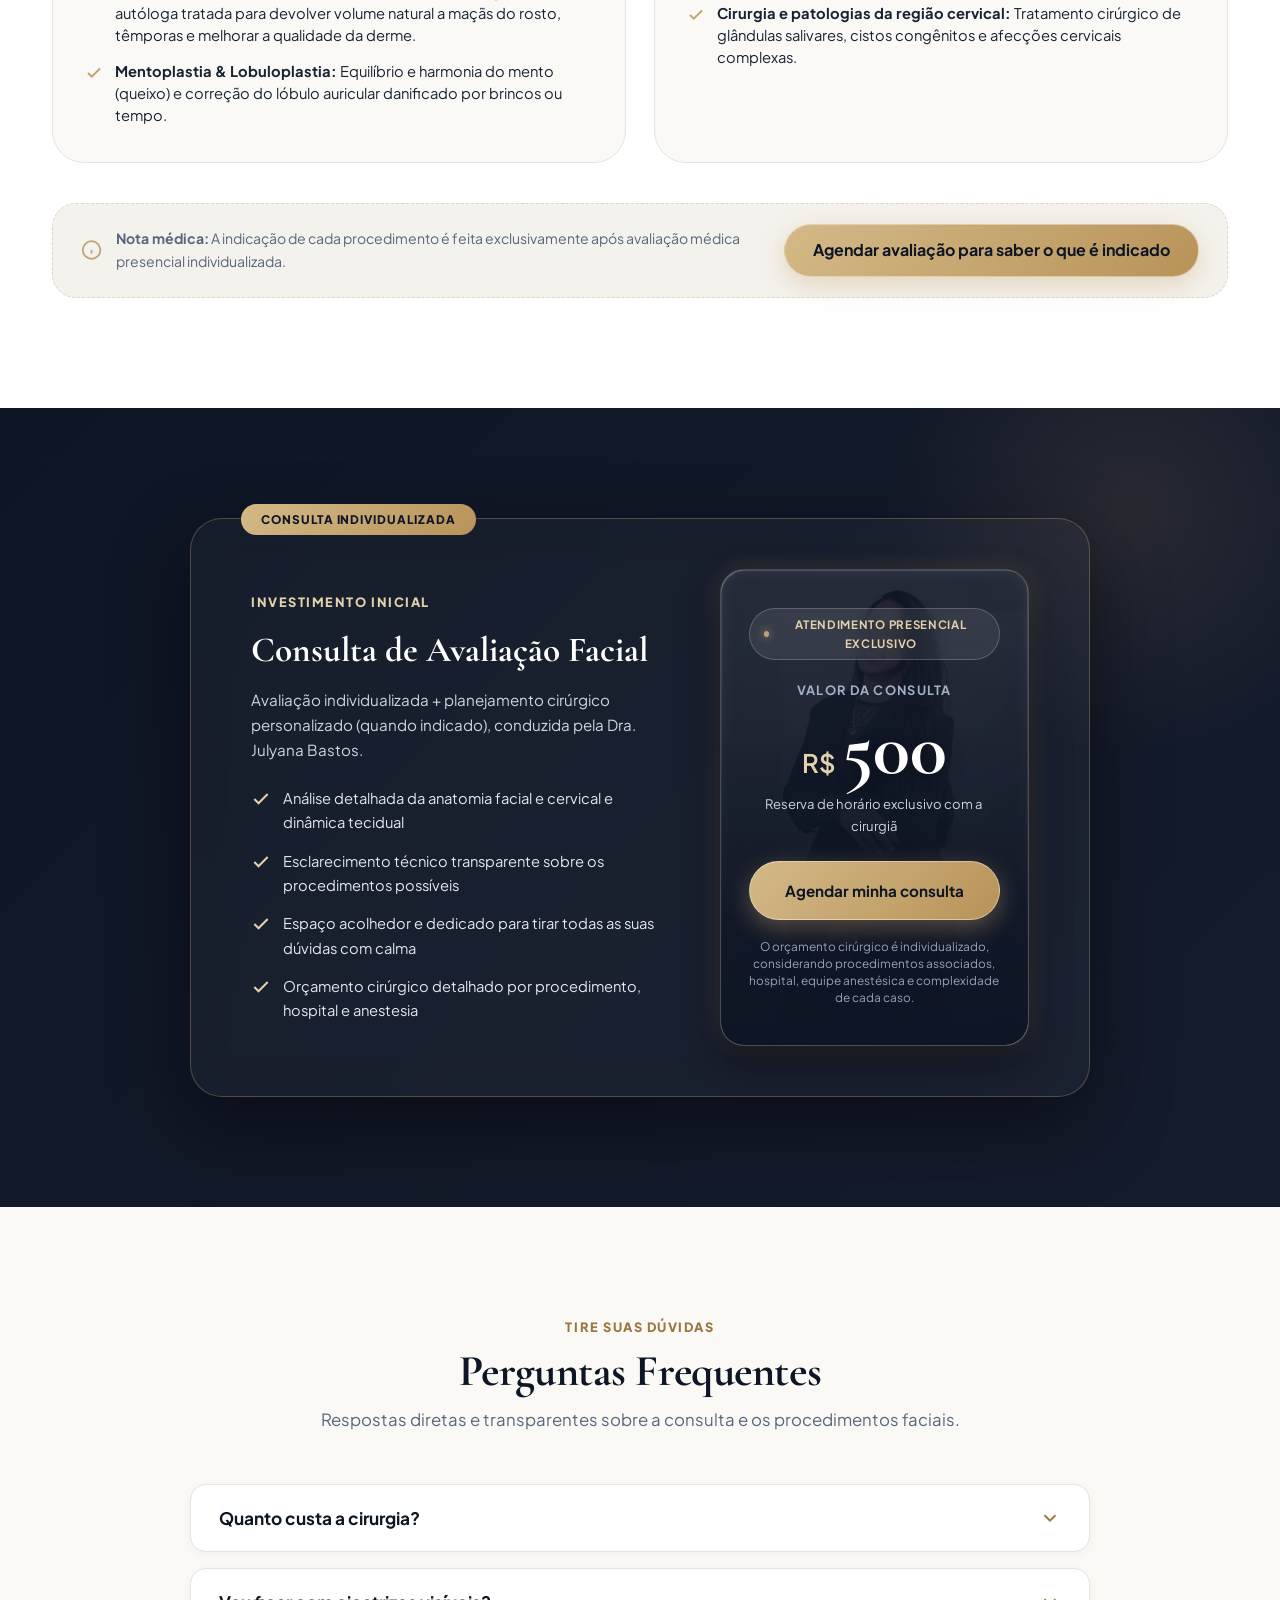
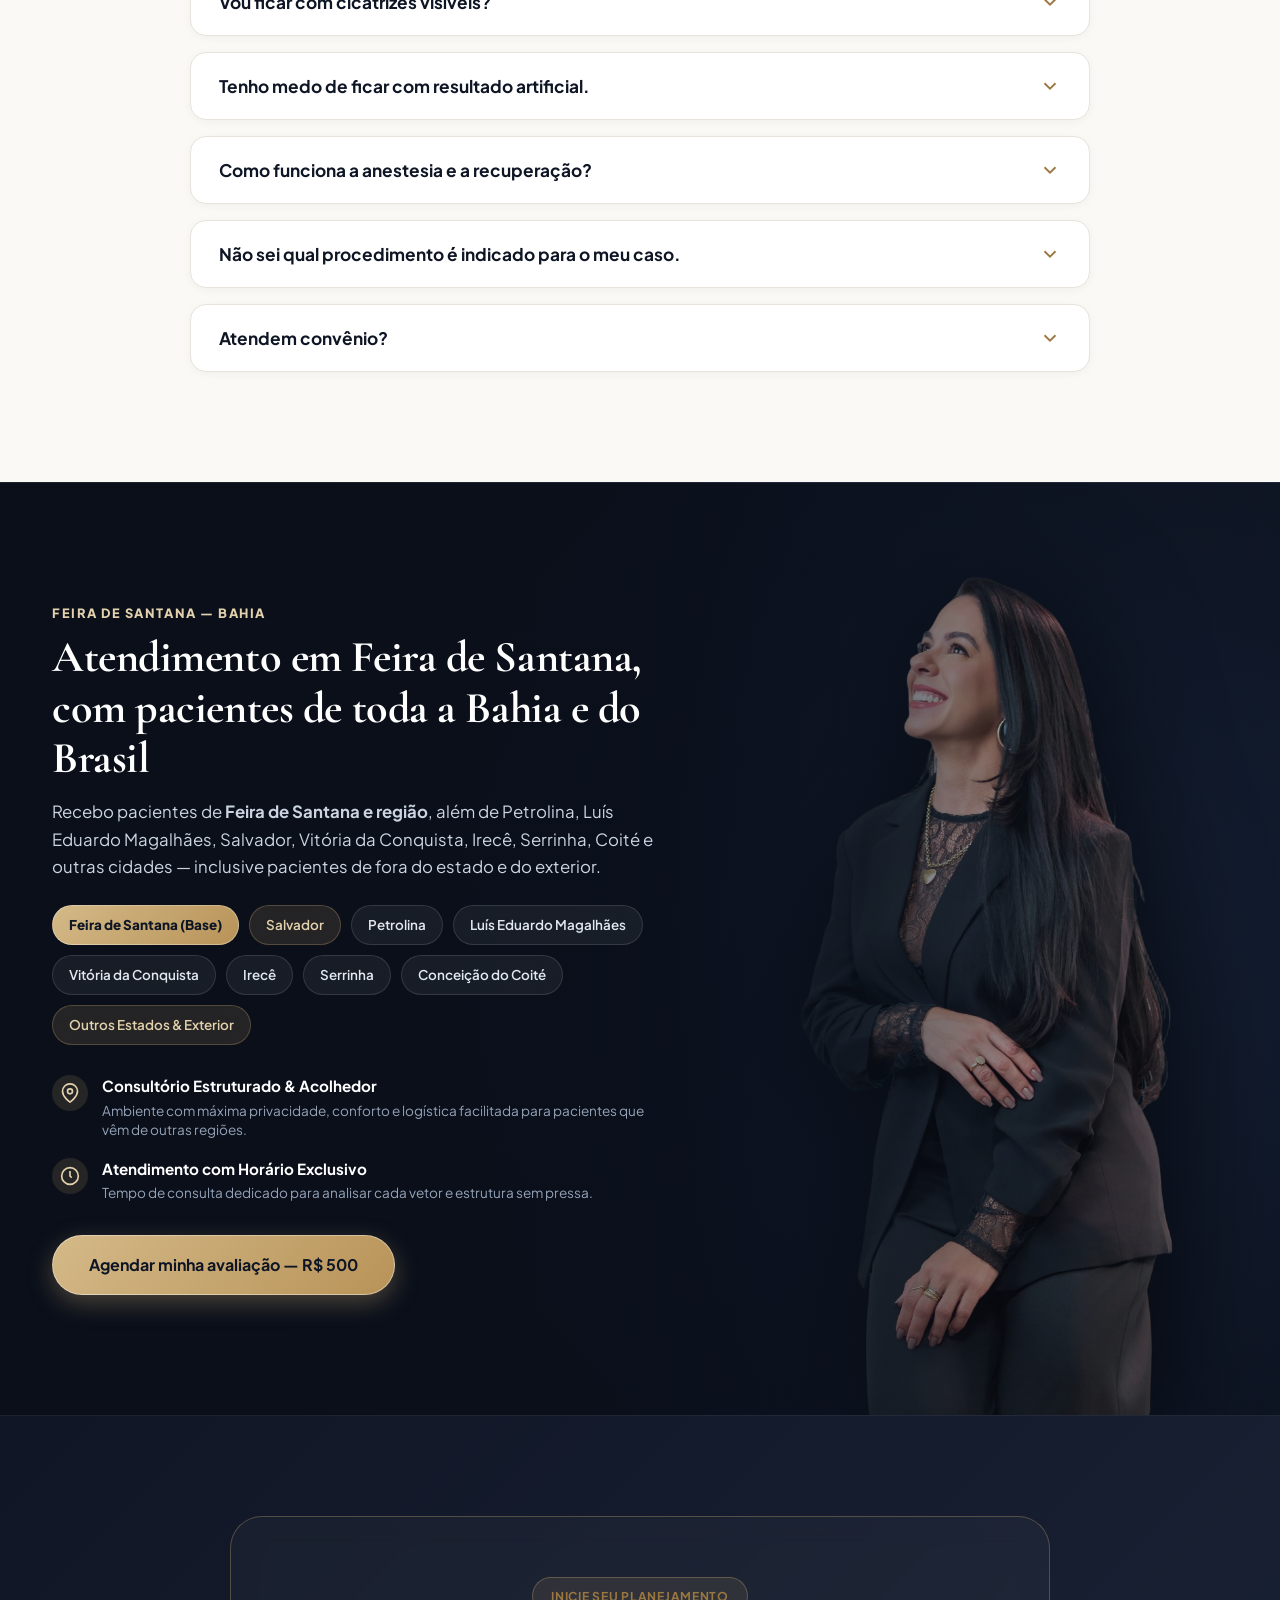
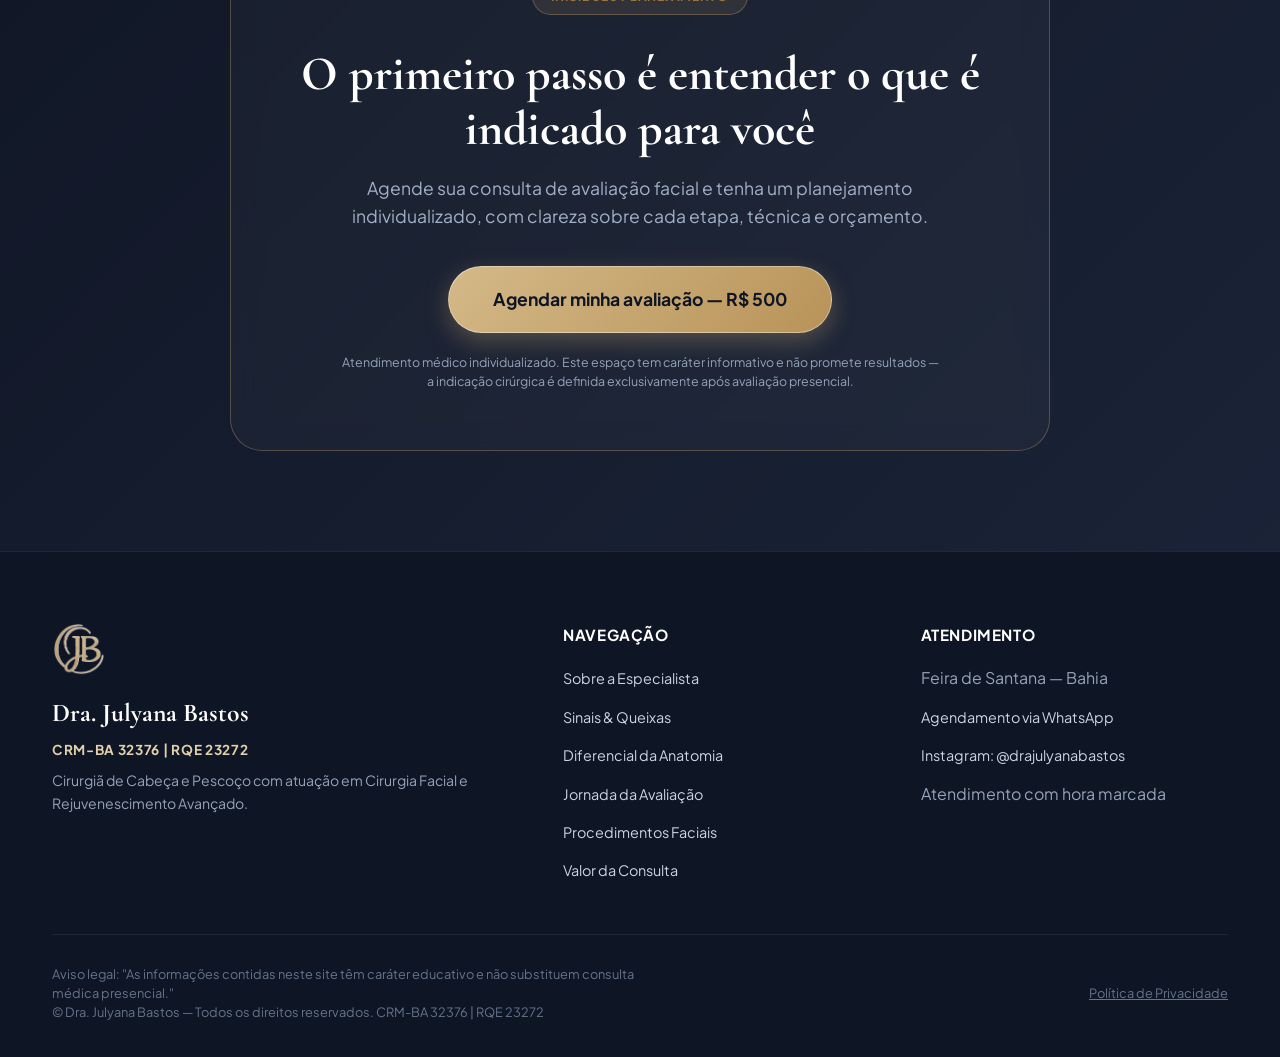
==== commit 70d218ab: "feat: full-bleed tablet dobra with background photo and dividing line, fix CRM avatar face crop, and" ====
--- a/desktop/index.html
+++ b/desktop/index.html
@@ -89,7 +89,7 @@
 
         <!-- Floating Doctor Chip -->
         <div class="hero-doctor-badge">
-          <img src="../assets/images/dra-hero.webp" alt="Dra. Julyana Bastos">
+          <img src="../assets/images/dra-avatar.webp" alt="Dra. Julyana Bastos">
           <div class="hero-doctor-badge-info">
             <h4>Dra. Julyana Bastos</h4>
             <p>CRM-BA 32376 | RQE 23272 • Cirurgia de Cabeça e Pescoço</p>
@@ -97,10 +97,15 @@
         </div>
       </div>
 
-      <!-- Coluna Direita: Arte Anatômica Facial com Callouts Técnicos (Estilo Referência) -->
+      <!-- Coluna Direita: Arte Anatômica / Vídeo Facial com Callouts Técnicos -->
       <div class="hero-visual-wrapper">
         <div class="hero-art-card">
-          <img src="../assets/images/anatomical-head-neck.webp" alt="Ilustração da Anatomia Facial e Cervical Profunda da Face com elementos artísticos botânicos" class="hero-art-image">
+          <video class="hero-art-media hero-art-video" autoplay loop muted playsinline poster="../assets/images/anatomical-head-neck.webp" preload="auto">
+            <source src="../assets/videos/video-hero-desktop.mp4" type="video/mp4">
+            <source src="../assets/videos/hero-desktop.mp4" type="video/mp4">
+            <source src="../assets/images/video-hero-desktop.mp4" type="video/mp4">
+            <img src="../assets/images/anatomical-head-neck.webp" alt="Ilustração da Anatomia Facial e Cervical Profunda da Face com elementos artísticos botânicos" class="hero-art-image">
+          </video>
           
           <!-- Pin Callouts Anatômicos -->
           <div class="callout-pin pin-1">
@@ -328,16 +333,37 @@
           </div>
         </div>
       </div>
-
-      <!-- Tablet Feature Showcase (Foto da Dra. com Tablet mostrando Planejamento 3D) -->
-      <div class="diff-tablet-showcase">
-        <div class="diff-tablet-img-col">
-          <img src="../assets/images/dra-tablet.webp" alt="Dra. Julyana Bastos demonstrando planejamento cirúrgico facial em tablet">
-        </div>
-        <div class="diff-tablet-content-col">
-          <span class="badge-pill badge-gold" style="width: fit-content; margin-bottom: 8px;">Tecnologia & Planejamento</span>
-          <h3>Planejamento cirúrgico de alta precisão</h3>
-          <p>
+    </div>
+  </section>
+
+  <!-- 5B. SEÇÃO DE PLANEJAMENTO & TECNOLOGIA (DOBRA FULL-BLEED COM FOTO DE FUNDO) -->
+  <section class="tablet-dobra-section" id="planejamento">
+    <!-- Foto da Dra. com Tablet como Fundo com Profundidade Atmosférica -->
+    <div class="tablet-dobra-bg">
+      <div class="tablet-dobra-photo-col">
+        <img src="../assets/images/dra-tablet.webp" alt="Dra. Julyana Bastos demonstrando planejamento cirúrgico facial em tablet">
+        <div class="tablet-dobra-photo-overlay"></div>
+      </div>
+      <div class="tablet-dobra-content-bg"></div>
+    </div>
+
+    <div class="container tablet-dobra-container">
+      <div class="tablet-dobra-grid">
+        <!-- Lado Esquerdo: Área livre onde a foto da Dra. brilha sem texto no rosto -->
+        <div class="tablet-dobra-visual-col">
+          <div class="tablet-dobra-badge-floating">
+            <span class="badge-pill badge-gold">Planejamento Facial 3D</span>
+          </div>
+        </div>
+
+        <!-- Linha Divisória Solicitada: "mantem essa linha dividindo ai" -->
+        <div class="tablet-dobra-divider"></div>
+
+        <!-- Lado Direito: Conteúdo de Tecnologia & Planejamento -->
+        <div class="tablet-dobra-content-col">
+          <span class="section-label" style="color: var(--color-gold-light);">Tecnologia & Precisão</span>
+          <h2 class="tablet-dobra-title">Planejamento cirúrgico de alta precisão</h2>
+          <p class="tablet-dobra-lead">
             Na consulta de avaliação, cada detalhe é mapeado: vetor vertical de suspensão profunda (Deep Plane), anatomia do platisma cervical, ângulos mentonianos e proporções tridimensionais. Você visualiza e entende as indicações com clareza.
           </p>
 
@@ -356,7 +382,7 @@
             </div>
           </div>
 
-          <a href="#valor" class="btn btn-gold" style="width: fit-content; padding: 16px 32px;" data-whatsapp>
+          <a href="#valor" class="btn btn-gold" style="width: fit-content; padding: 16px 36px;" data-whatsapp>
             Quero agendar minha avaliação
           </a>
         </div>
--- a/desktop/style.css
+++ b/desktop/style.css
@@ -432,18 +432,21 @@
 
 .hero-art-card {
   position: relative;
-  background: #FFFFFF;
+  background: transparent;
   border-radius: var(--radius-xl);
-  padding: 24px;
-  border: 1px solid var(--color-border);
-  box-shadow: 0 25px 60px rgba(14, 21, 36, 0.08);
+  padding: 0;
+  border: 1px solid rgba(194, 162, 111, 0.25);
+  box-shadow: 0 30px 80px rgba(14, 21, 36, 0.25);
   overflow: visible;
 }
 
-.hero-art-image {
+.hero-art-image,
+.hero-art-media {
   width: 100%;
-  border-radius: var(--radius-lg);
+  border-radius: var(--radius-xl);
   display: block;
+  object-fit: cover;
+  box-shadow: 0 16px 40px rgba(0, 0, 0, 0.2);
 }
 
 /* Callout Pins pointing to anatomical facial structures */
@@ -869,55 +872,120 @@
   line-height: 1.6;
 }
 
-/* Tablet Showcase Box (Dra. Holding Tablet with 3D Surgical Planning) */
-.diff-tablet-showcase {
-  background: var(--color-navy);
-  border-radius: var(--radius-xl);
+/* ==========================================================================
+   SEÇÃO DE PLANEJAMENTO & TECNOLOGIA (DOBRA FULL-BLEED COM FOTO DE FUNDO)
+   ========================================================================== */
+.tablet-dobra-section {
+  position: relative;
+  background: #0A0F1A;
+  color: #FFFFFF;
   overflow: hidden;
-  border: 1px solid var(--color-border-dark);
-  box-shadow: 0 30px 70px rgba(0, 0, 0, 0.25);
+  border-top: 1px solid rgba(255, 255, 255, 0.08);
+  border-bottom: 1px solid rgba(255, 255, 255, 0.08);
+  min-height: 720px;
+  display: flex;
+  align-items: center;
+}
+
+.tablet-dobra-bg {
+  position: absolute;
+  inset: 0;
   display: grid;
-  grid-template-columns: 1fr 1fr;
-  align-items: center;
-}
-
-.diff-tablet-img-col {
-  position: relative;
+  grid-template-columns: 1fr 1.1fr;
+  z-index: 1;
+  pointer-events: none;
+}
+
+.tablet-dobra-photo-col {
+  position: relative;
+  height: 100%;
   overflow: hidden;
-  height: 100%;
-}
-
-.diff-tablet-img-col img {
+}
+
+.tablet-dobra-photo-col img {
   width: 100%;
   height: 100%;
   object-fit: cover;
-  object-position: center 30%;
-  transition: transform 0.6s ease;
-}
-
-.diff-tablet-img-col:hover img {
-  transform: scale(1.02);
-}
-
-.diff-tablet-content-col {
-  padding: 60px 50px;
+  object-position: 70% 8%;
+}
+
+.tablet-dobra-photo-overlay {
+  position: absolute;
+  inset: 0;
+  background: linear-gradient(
+    90deg, 
+    rgba(10, 15, 26, 0.15) 0%, 
+    rgba(10, 15, 26, 0.05) 55%, 
+    rgba(10, 15, 26, 0.75) 85%, 
+    #0A0F1A 100%
+  );
+}
+
+.tablet-dobra-content-bg {
+  background: radial-gradient(circle at 75% 50%, #151D2E 0%, #0A0F1A 85%);
+}
+
+.tablet-dobra-container {
+  position: relative;
+  z-index: 3;
+  padding-top: 80px;
+  padding-bottom: 80px;
+}
+
+.tablet-dobra-grid {
+  display: grid;
+  grid-template-columns: 1fr 1px 1.1fr;
+  gap: 0;
+  align-items: center;
+  min-height: 560px;
+}
+
+.tablet-dobra-visual-col {
+  position: relative;
+  height: 100%;
+  display: flex;
+  align-items: flex-end;
+  padding-bottom: 30px;
+}
+
+.tablet-dobra-badge-floating {
+  background: rgba(14, 21, 36, 0.85);
+  backdrop-filter: blur(12px);
+  -webkit-backdrop-filter: blur(12px);
+  border-radius: var(--radius-full);
+  border: 1px solid var(--color-border-gold);
+  padding: 4px;
+  box-shadow: 0 10px 30px rgba(0, 0, 0, 0.5);
+}
+
+/* Linha divisória vertical solicitada pelo usuário: "mantem essa linha dividindo ai" */
+.tablet-dobra-divider {
+  width: 1px;
+  height: 100%;
+  min-height: 480px;
+  background: linear-gradient(180deg, transparent 0%, rgba(194, 162, 111, 0.6) 20%, rgba(194, 162, 111, 0.6) 80%, transparent 100%);
+  box-shadow: 0 0 12px rgba(194, 162, 111, 0.35);
+}
+
+.tablet-dobra-content-col {
+  padding-left: 60px;
   display: flex;
   flex-direction: column;
 }
 
-.diff-tablet-content-col h3 {
+.tablet-dobra-title {
   font-family: var(--font-serif);
-  font-size: 2.35rem;
+  font-size: 2.8rem;
   color: #FFFFFF;
-  line-height: 1.2;
-  margin: 14px 0 18px;
-}
-
-.diff-tablet-content-col p {
-  font-size: 1rem;
-  color: #A2B0C6;
+  line-height: 1.15;
+  margin: 12px 0 18px;
+}
+
+.tablet-dobra-lead {
+  font-size: 1.05rem;
+  color: #CBD5E1;
   line-height: 1.65;
-  margin-bottom: 28px;
+  margin-bottom: 32px;
 }
 
 .diff-tech-points {
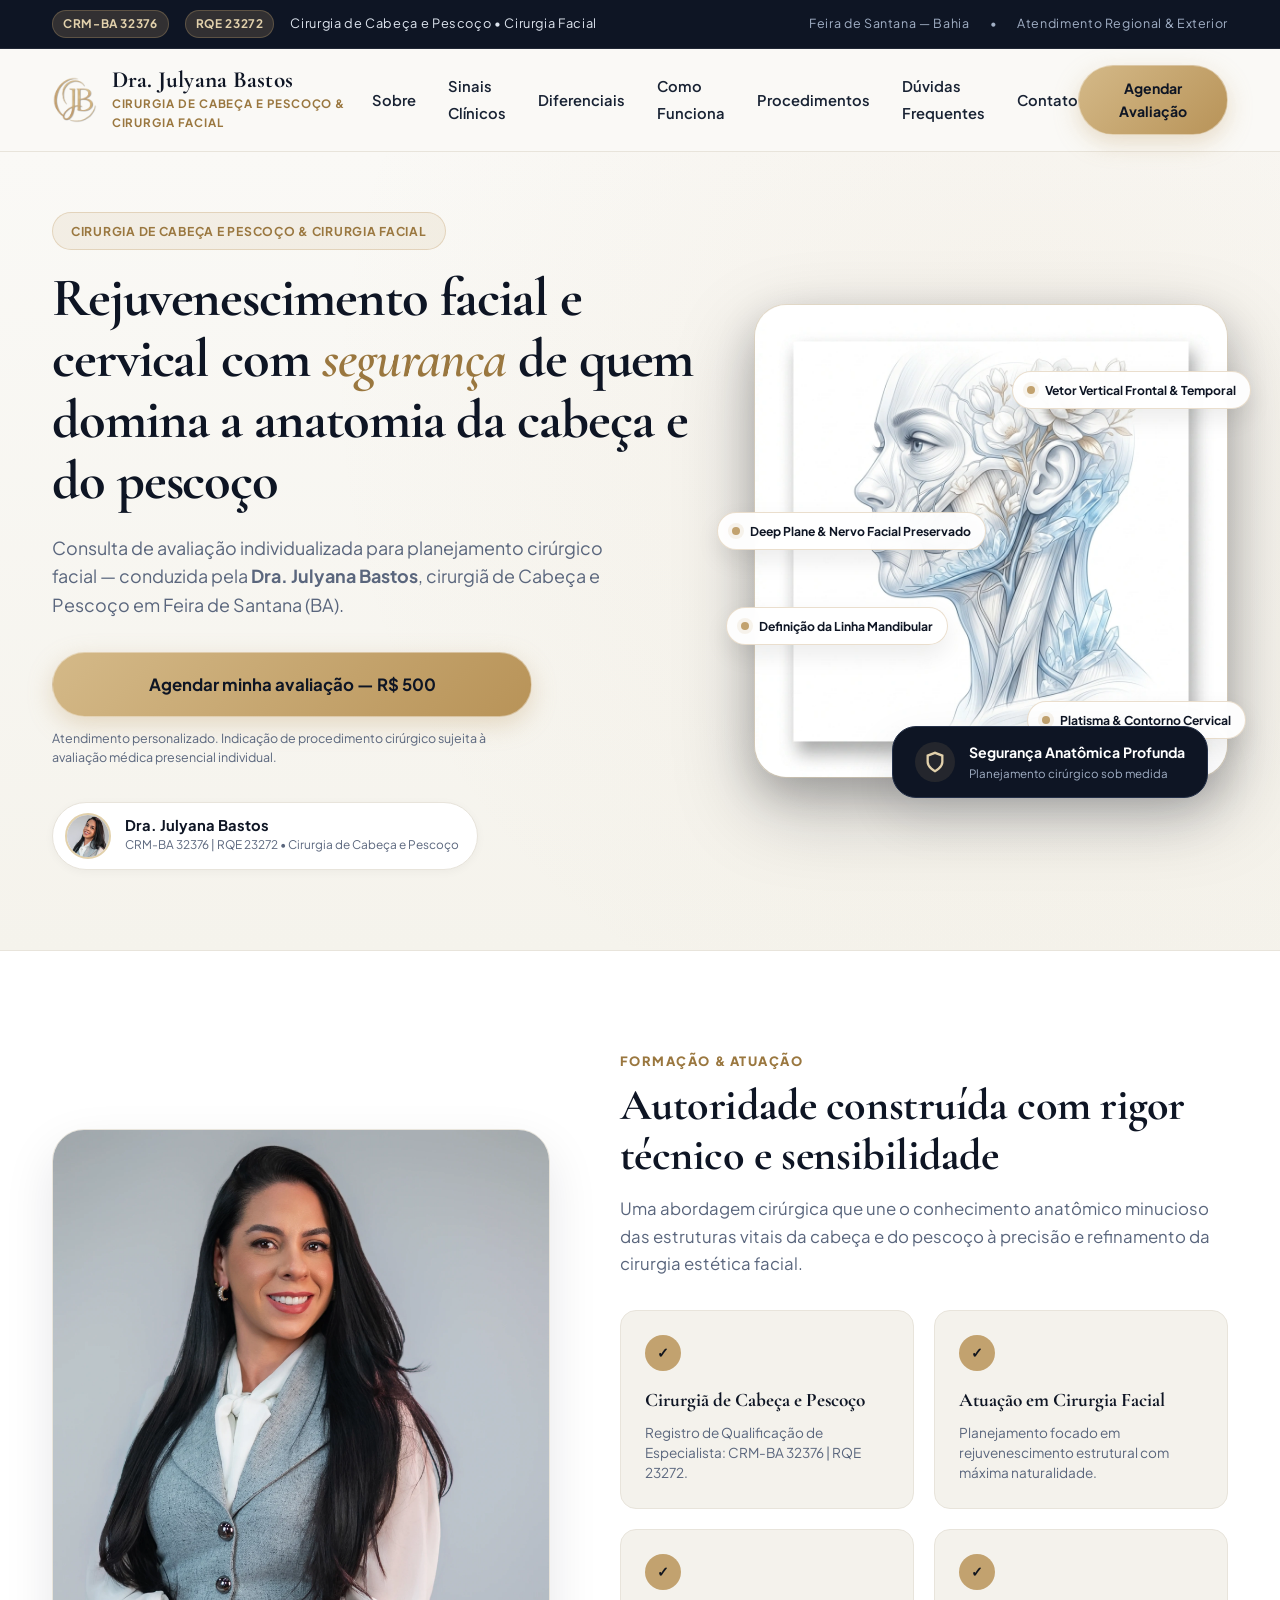
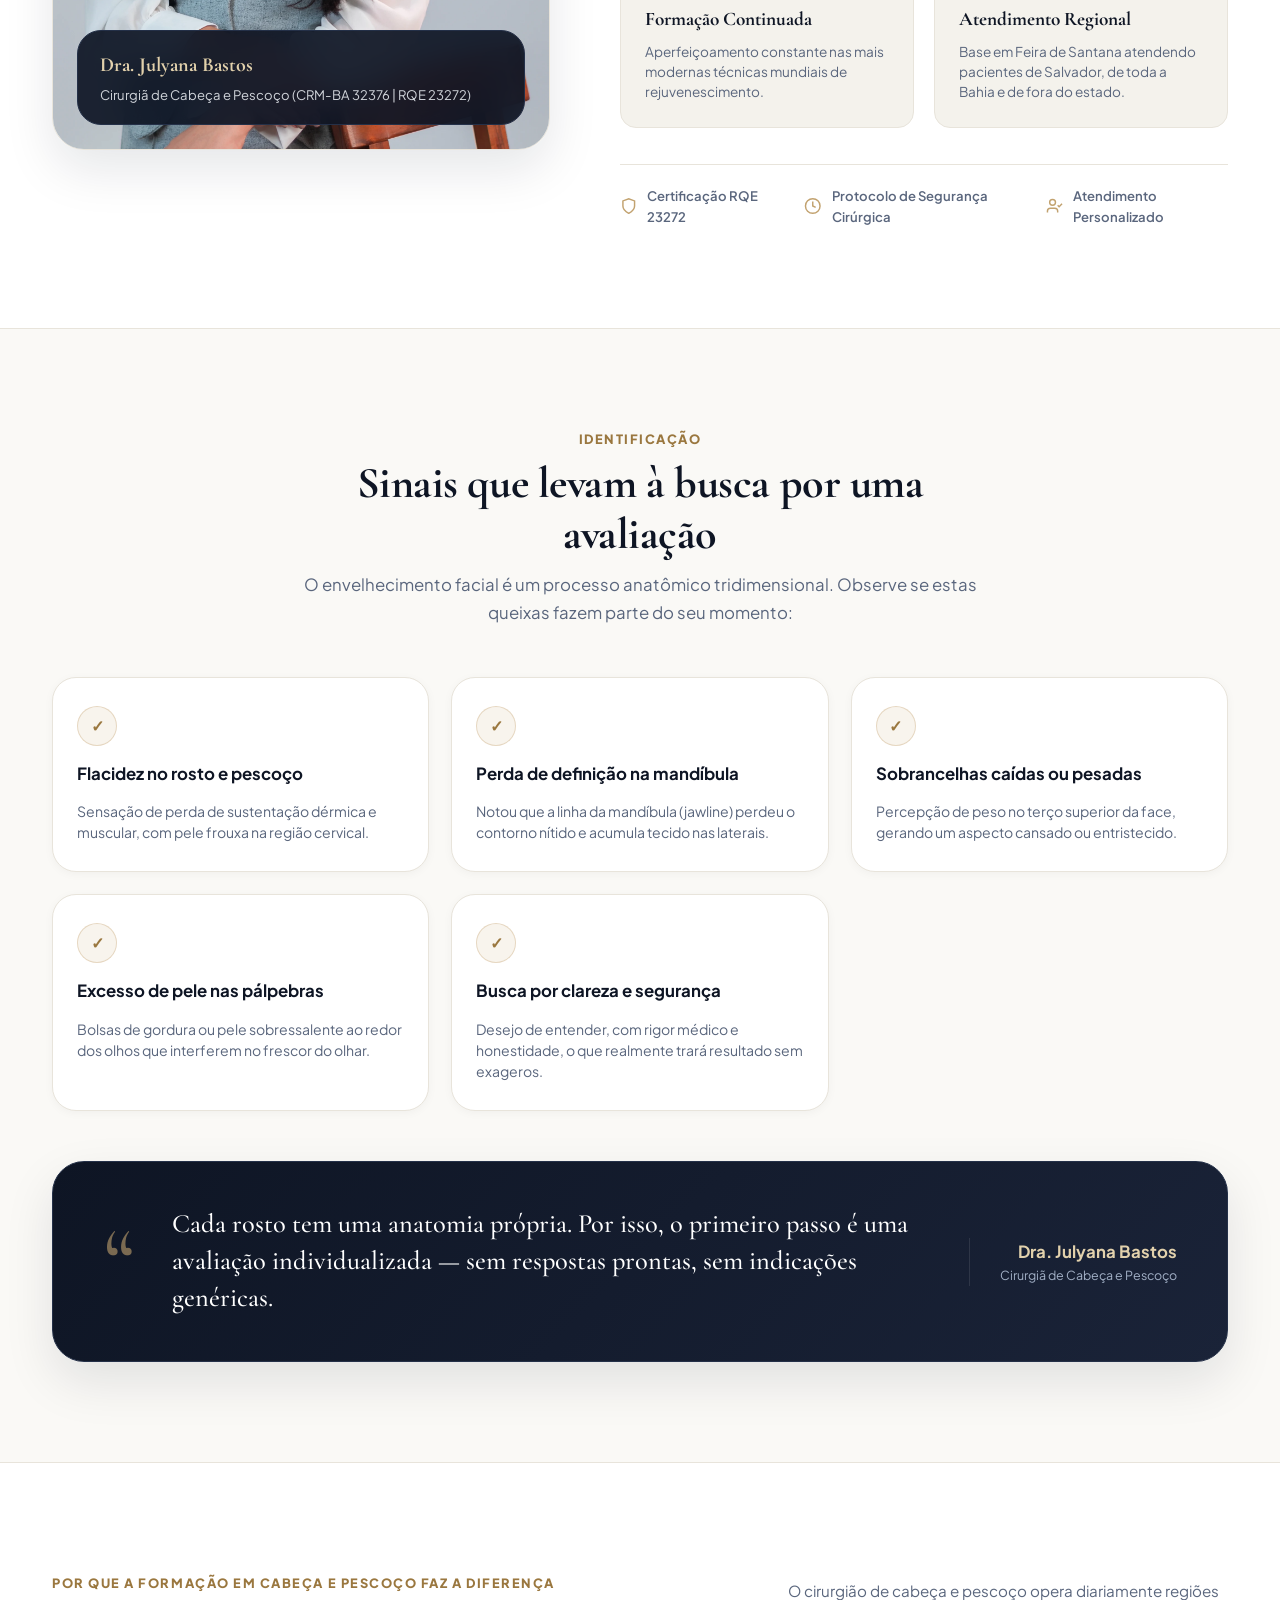
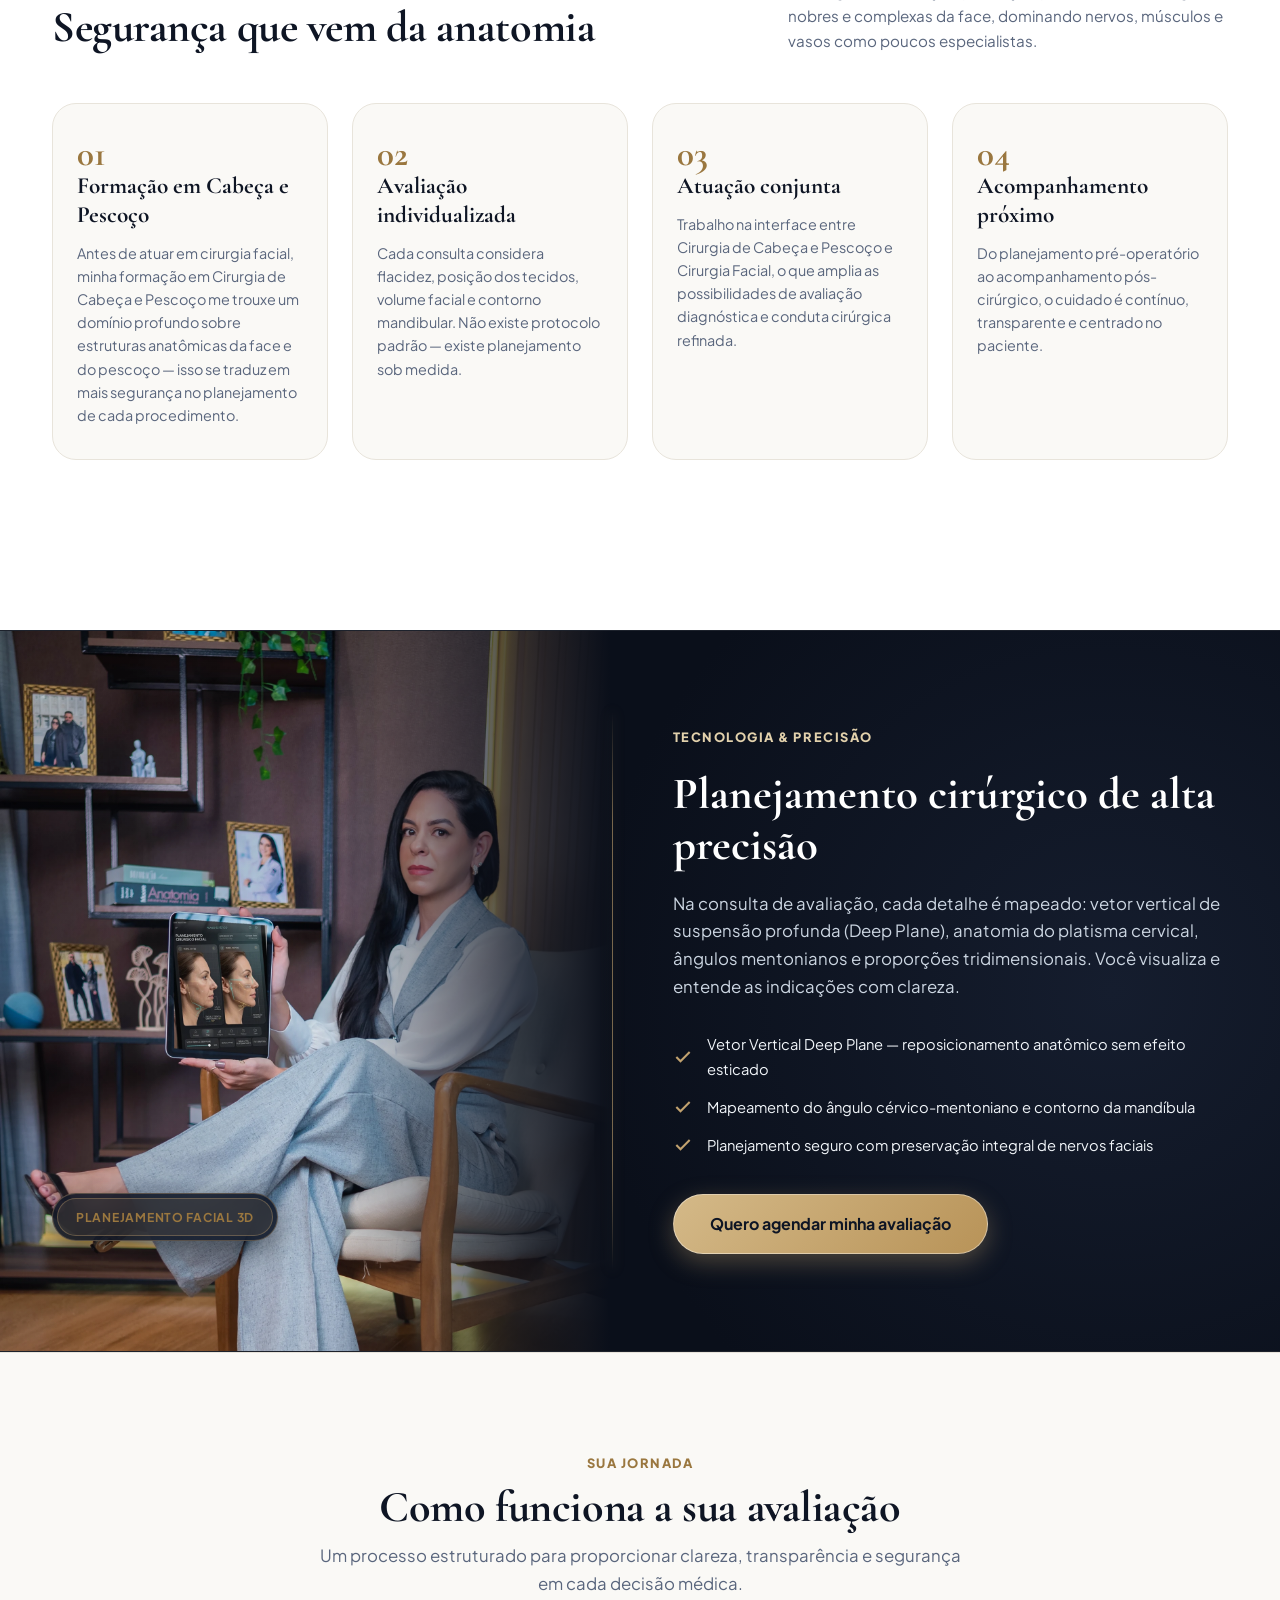
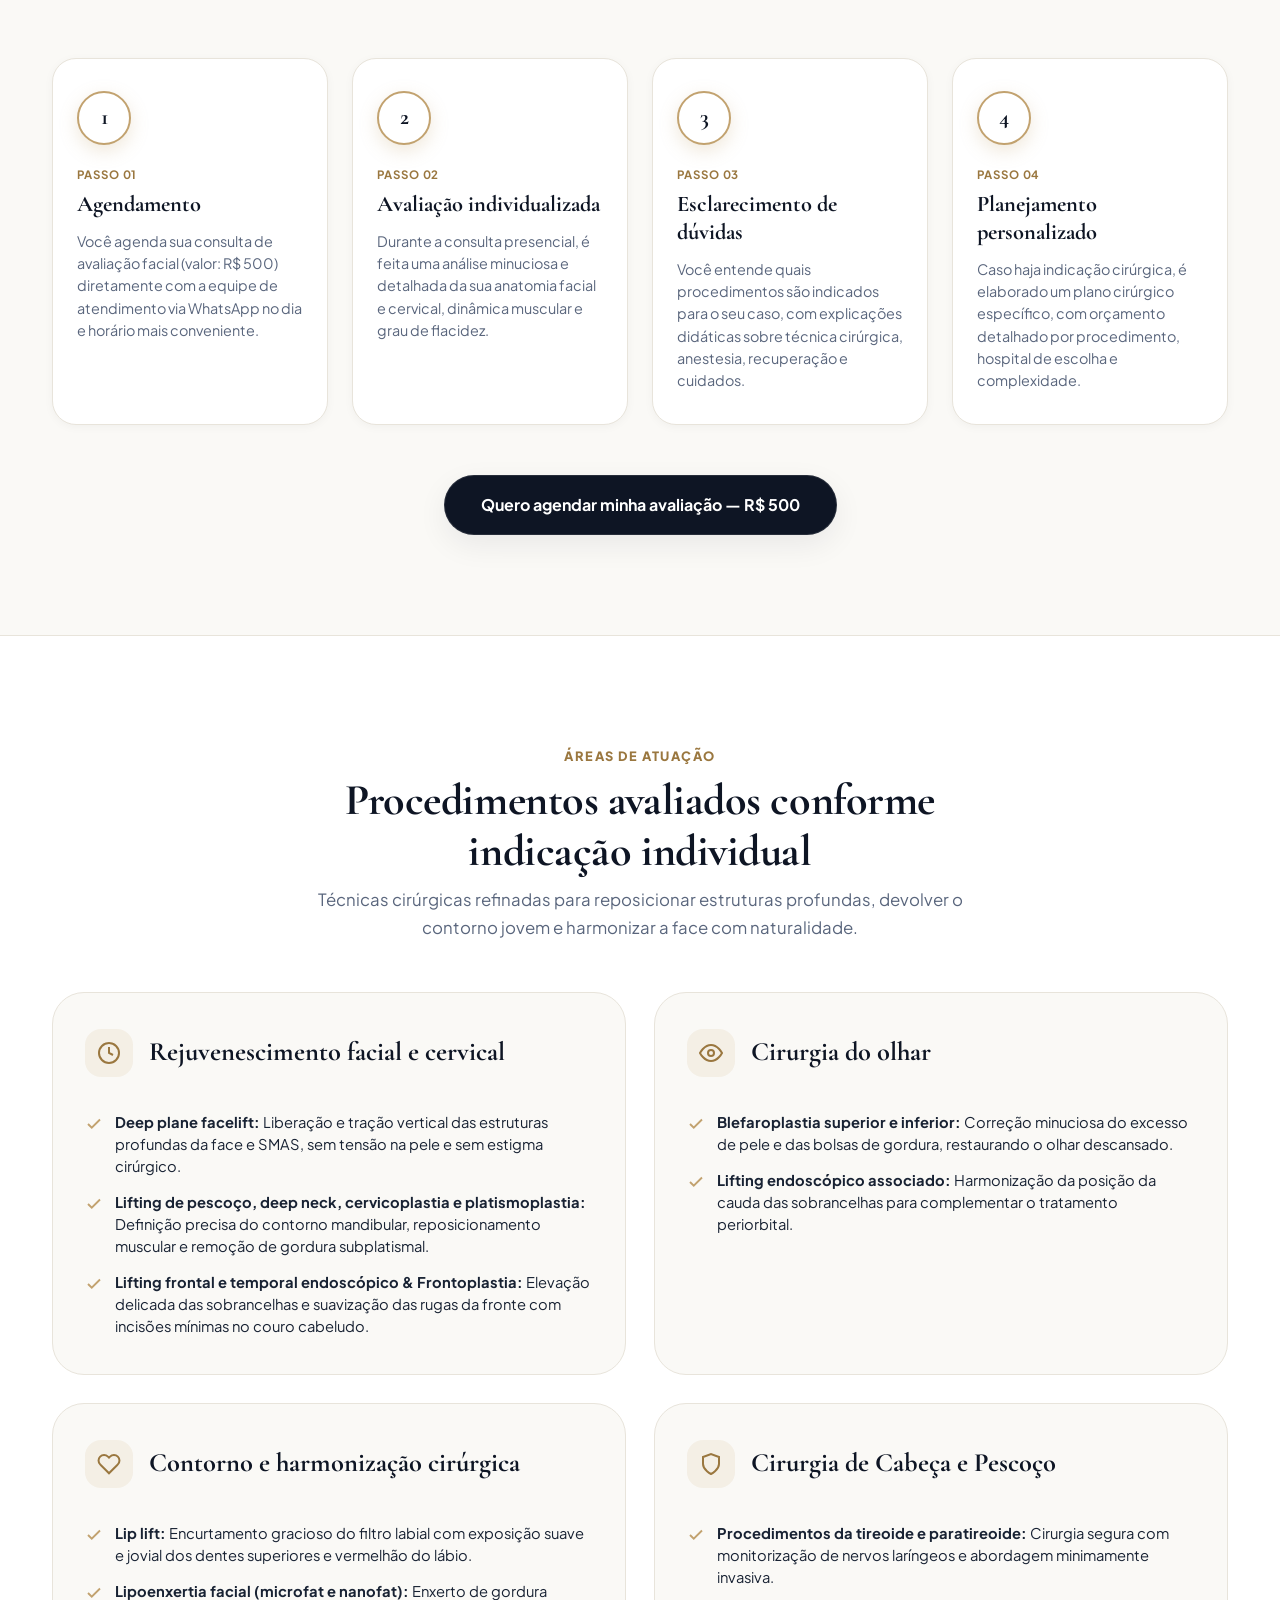
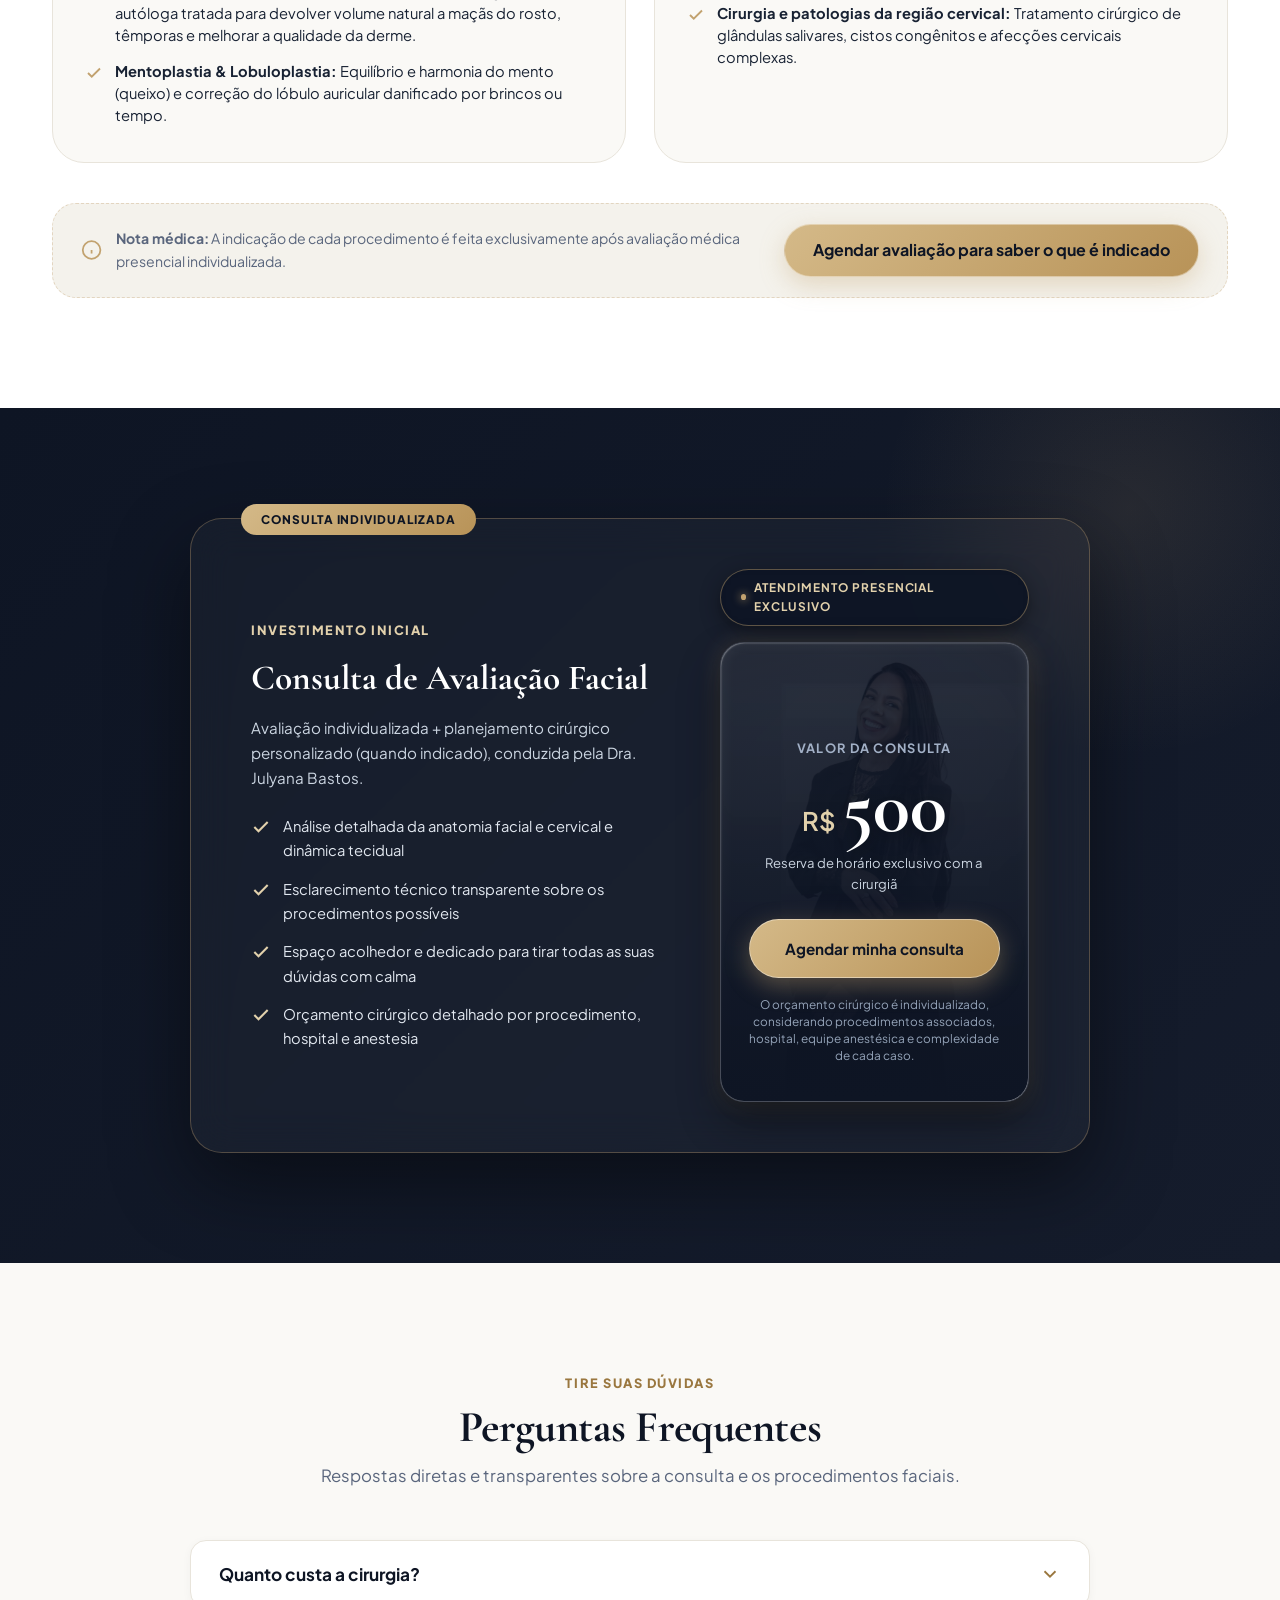
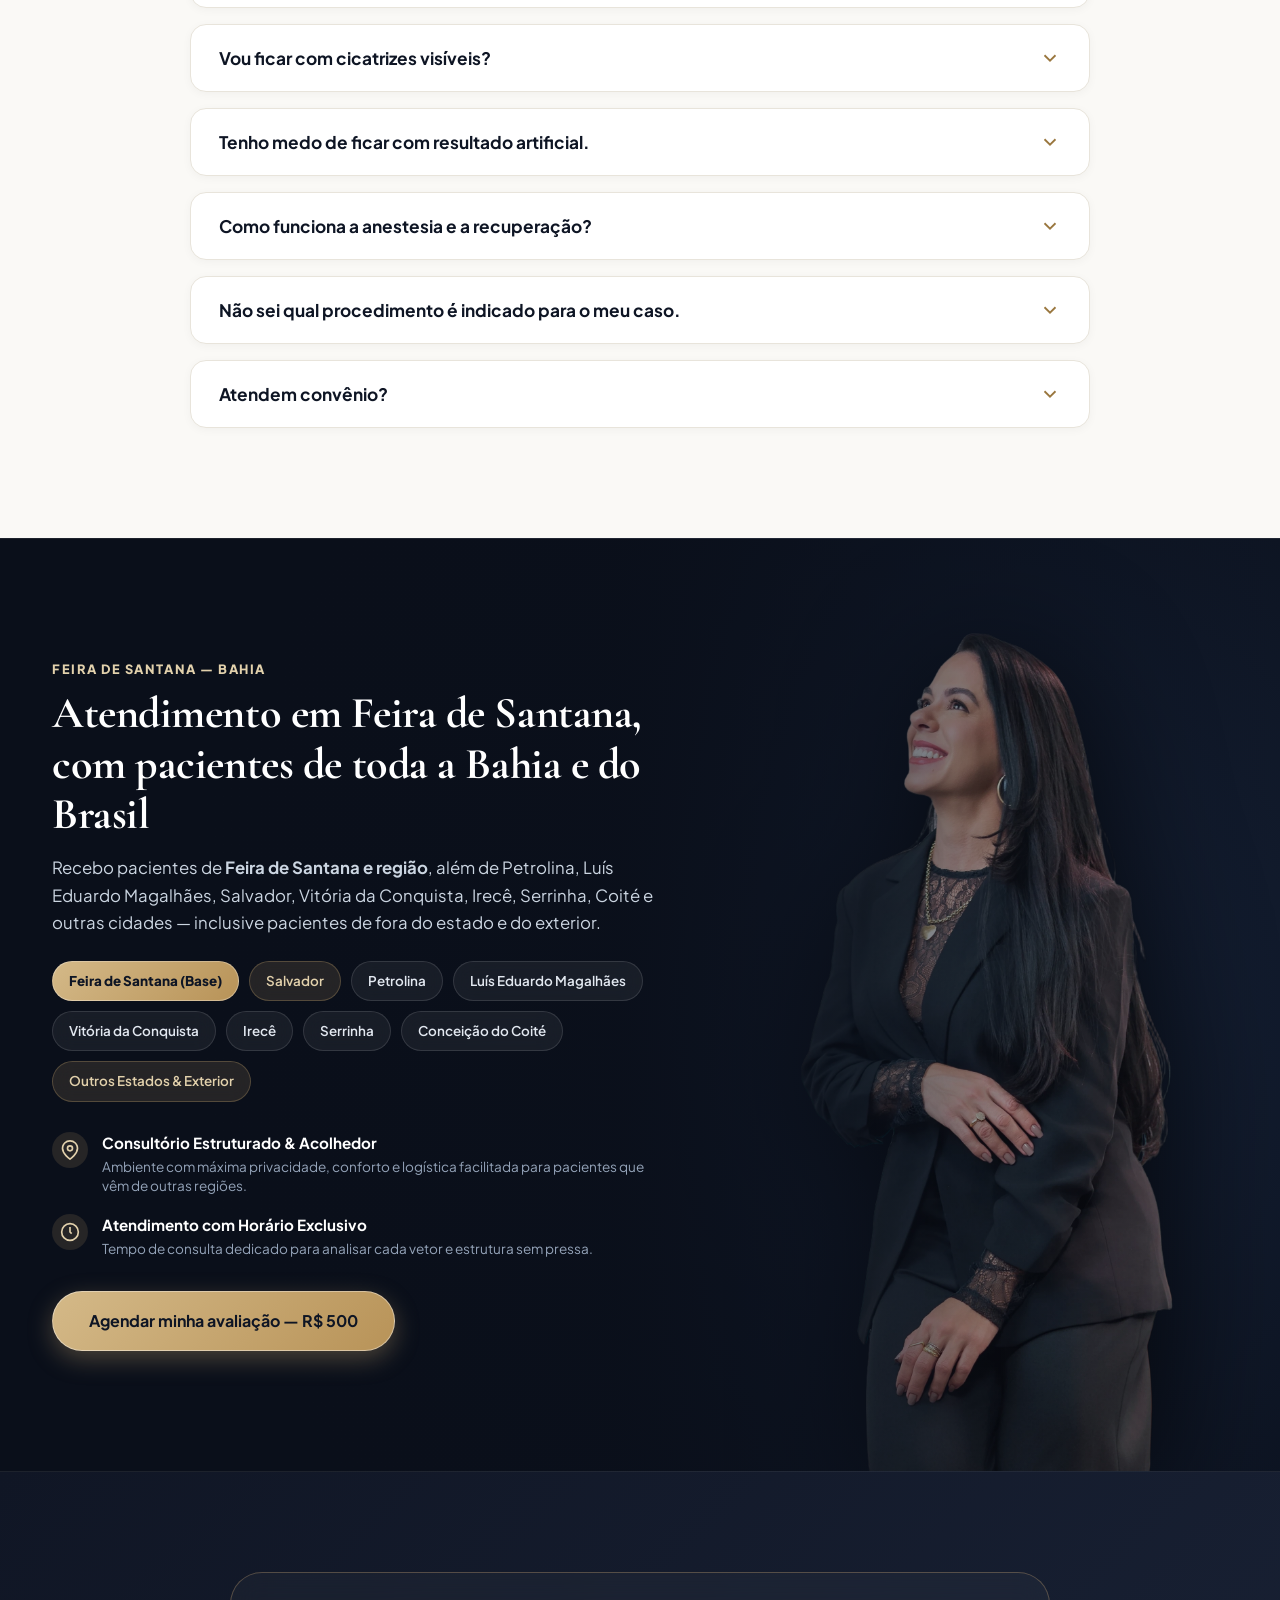
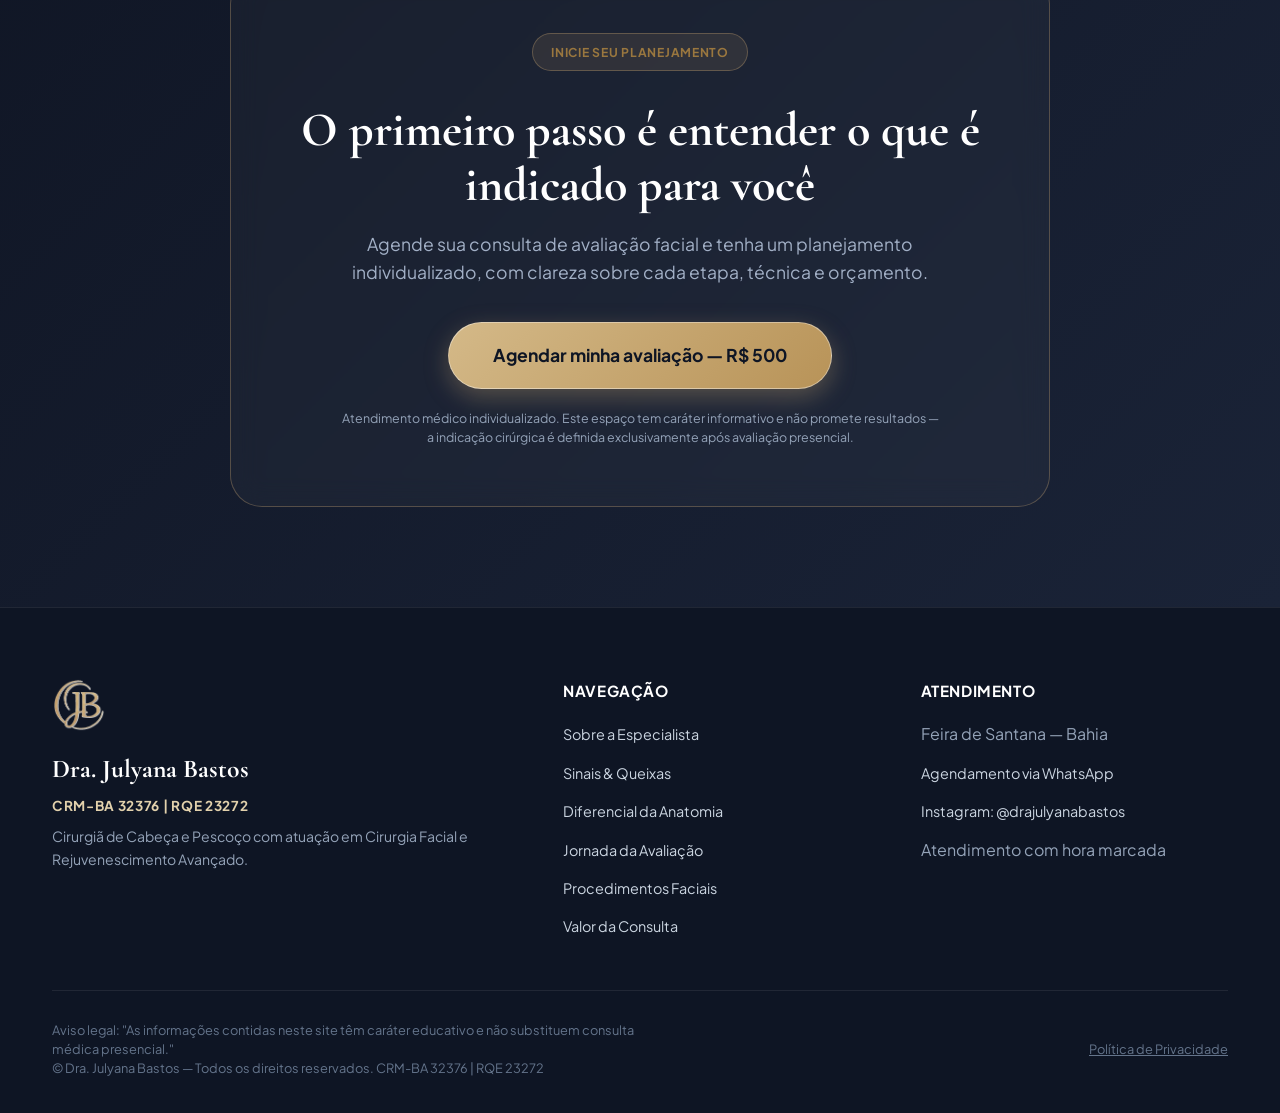
==== commit 9a109856: "fix: move exclusive attendance badge above liquid card to uncover doctor face on mobile and desktop" ====
--- a/desktop/index.html
+++ b/desktop/index.html
@@ -595,6 +595,14 @@
 
         <!-- Lado Direito: Liquid Glass Card (Inspirado no component 21st.dev) -->
         <div class="liquid-card-wrapper">
+          <!-- Badge de Atendimento Exclusivo posicionado no espaço acima do card (sai do rosto da Dra.) -->
+          <div class="liquid-top-badge-wrap">
+            <div class="liquid-card-badge">
+              <span class="liquid-badge-dot"></span>
+              Atendimento Presencial Exclusivo
+            </div>
+          </div>
+
           <div class="liquid-glass-card">
             <!-- Camada de imagem e profundidade no fundo do vidro -->
             <div class="liquid-card-backdrop">
@@ -602,12 +610,9 @@
               <div class="liquid-card-overlay"></div>
             </div>
 
-            <!-- Conteúdo Refinado do Vidro Líquido -->
+            <!-- Conteúdo Refinado do Vidro Líquido com rosto livre -->
             <div class="liquid-card-content">
-              <div class="liquid-card-badge">
-                <span class="liquid-badge-dot"></span>
-                Atendimento Presencial Exclusivo
-              </div>
+              <div class="liquid-face-clearance" aria-hidden="true"></div>
 
               <div class="liquid-card-header">
                 <span class="liquid-card-subtitle">Valor da Consulta</span>
--- a/desktop/style.css
+++ b/desktop/style.css
@@ -1357,28 +1357,44 @@
 .liquid-card-content {
   position: relative;
   z-index: 2;
-  padding: 38px 28px;
+  padding: 30px 28px 36px;
   display: flex;
   flex-direction: column;
   align-items: center;
   text-align: center;
+}
+
+/* Espaço acima do card onde o badge de atendimento exclusivo fica com destaque */
+.liquid-top-badge-wrap {
+  display: flex;
+  justify-content: center;
+  margin-bottom: 16px;
+  position: relative;
+  z-index: 5;
 }
 
 .liquid-card-badge {
   display: inline-flex;
   align-items: center;
   gap: 8px;
-  background: rgba(255, 255, 255, 0.08);
-  border: 1px solid rgba(255, 255, 255, 0.2);
-  padding: 6px 14px;
+  background: rgba(14, 21, 36, 0.92);
+  border: 1px solid rgba(194, 162, 111, 0.45);
+  padding: 8px 20px;
   border-radius: var(--radius-full);
-  font-size: 0.72rem;
-  font-weight: 700;
-  letter-spacing: 0.06em;
+  font-size: 0.74rem;
+  font-weight: 700;
+  letter-spacing: 0.08em;
   text-transform: uppercase;
   color: var(--color-gold-light);
-  margin-bottom: 20px;
-  backdrop-filter: blur(8px);
+  backdrop-filter: blur(12px);
+  -webkit-backdrop-filter: blur(12px);
+  box-shadow: 0 6px 20px rgba(0, 0, 0, 0.4);
+}
+
+/* Área livre para o rosto da Dra. Julyana brilhar desobstruído dentro do vidro */
+.liquid-face-clearance {
+  height: 65px;
+  pointer-events: none;
 }
 
 .liquid-badge-dot {
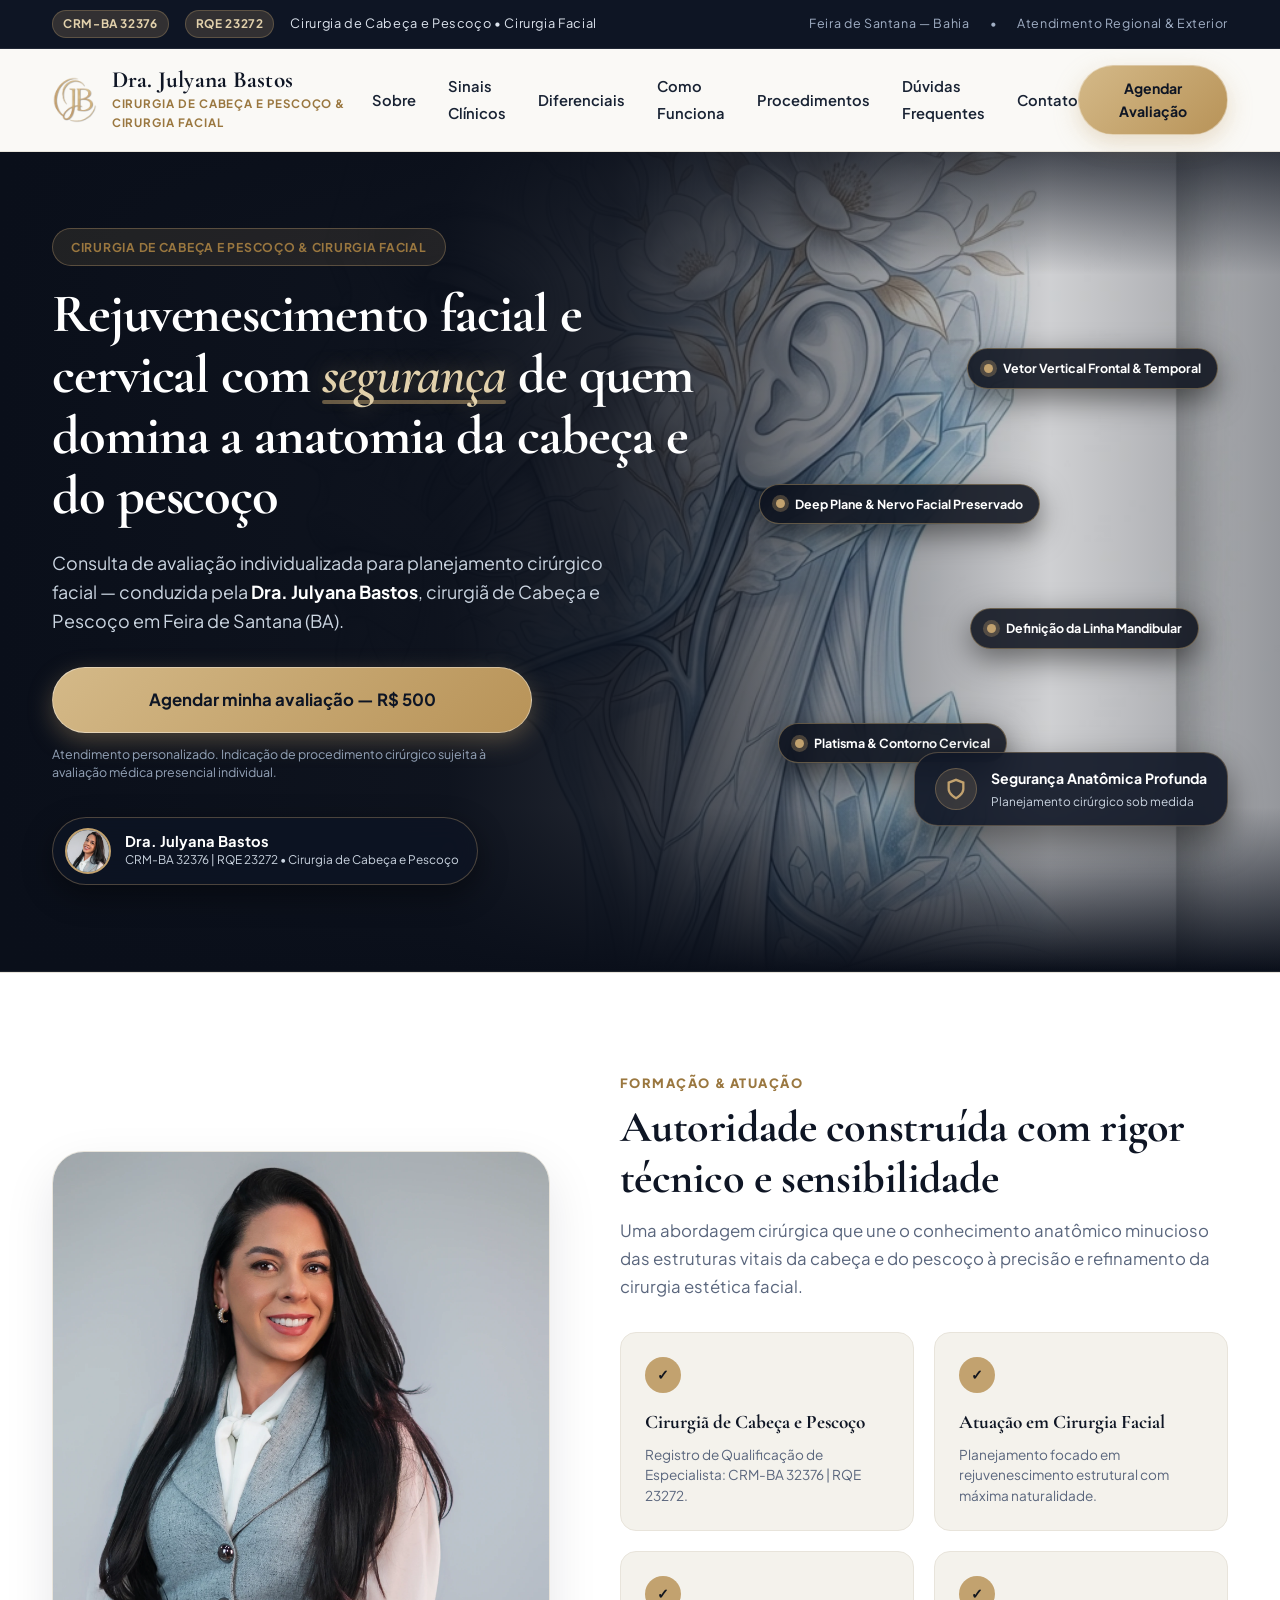
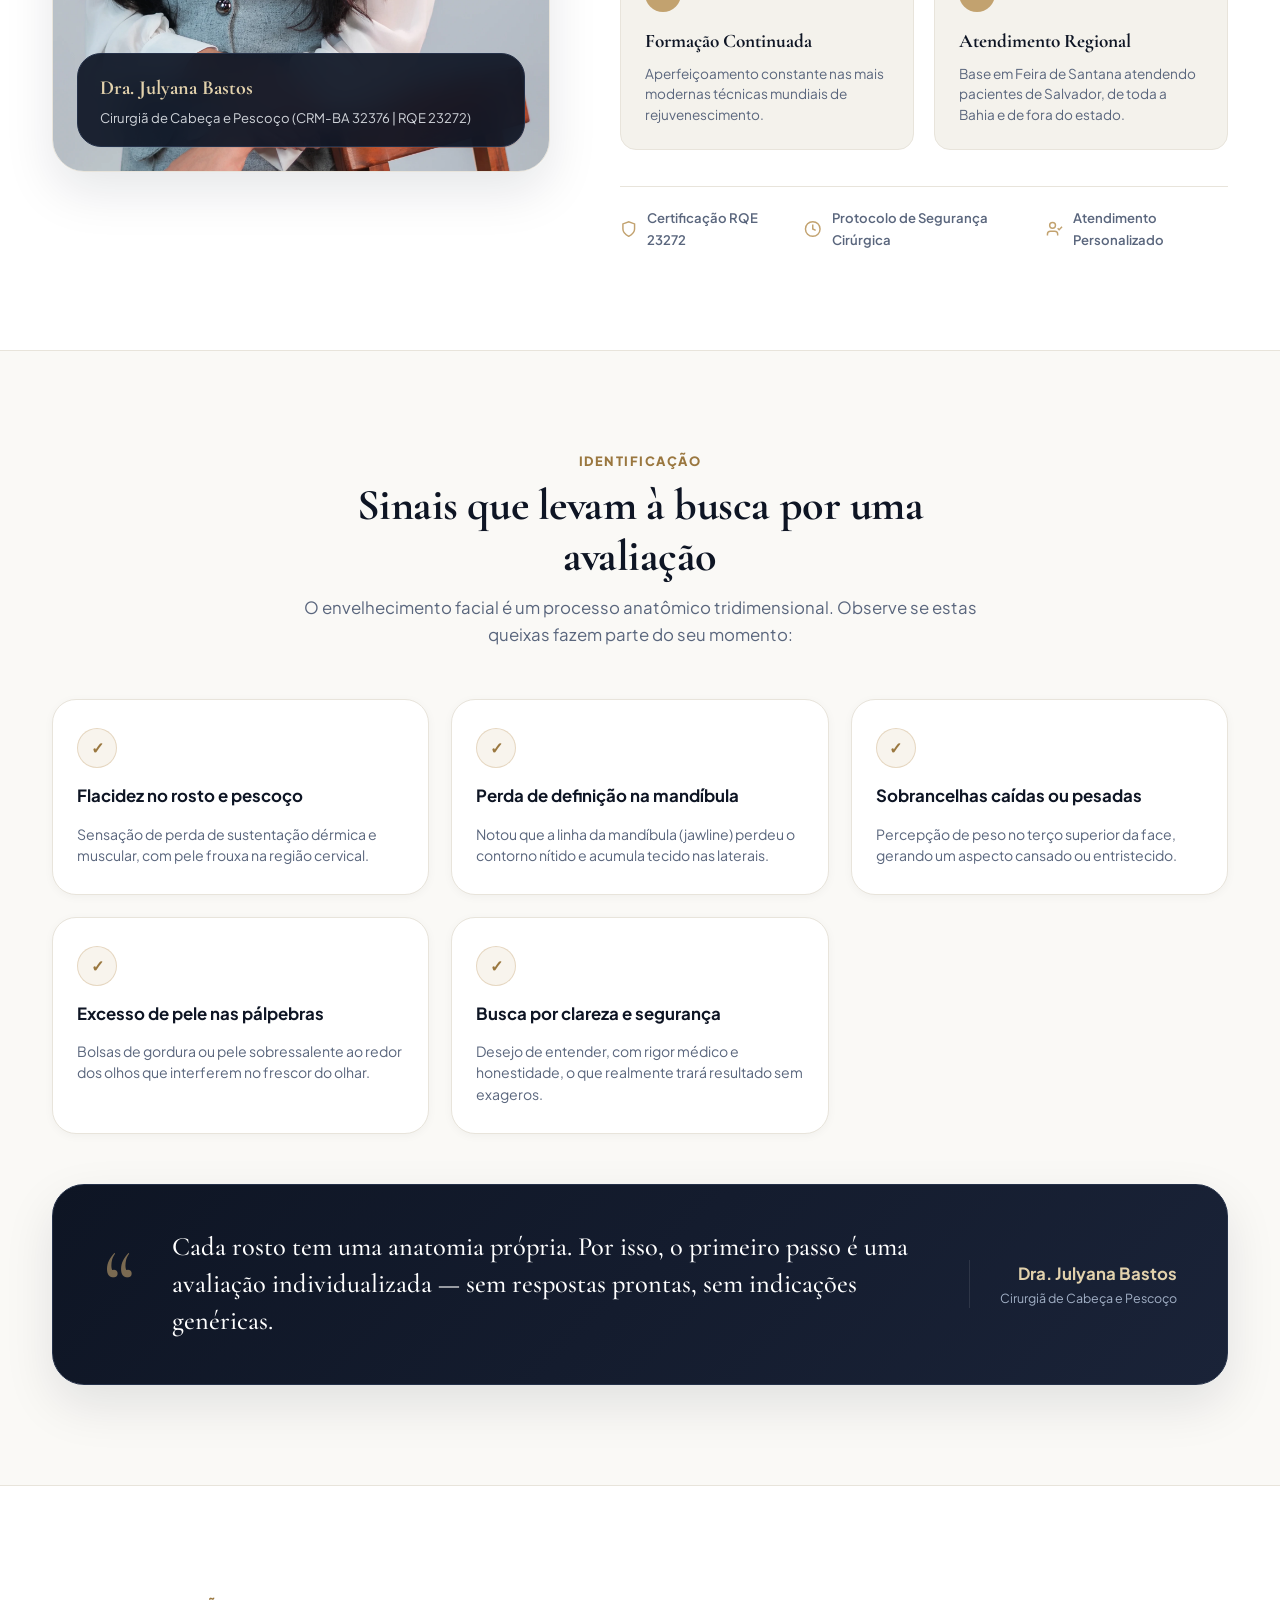
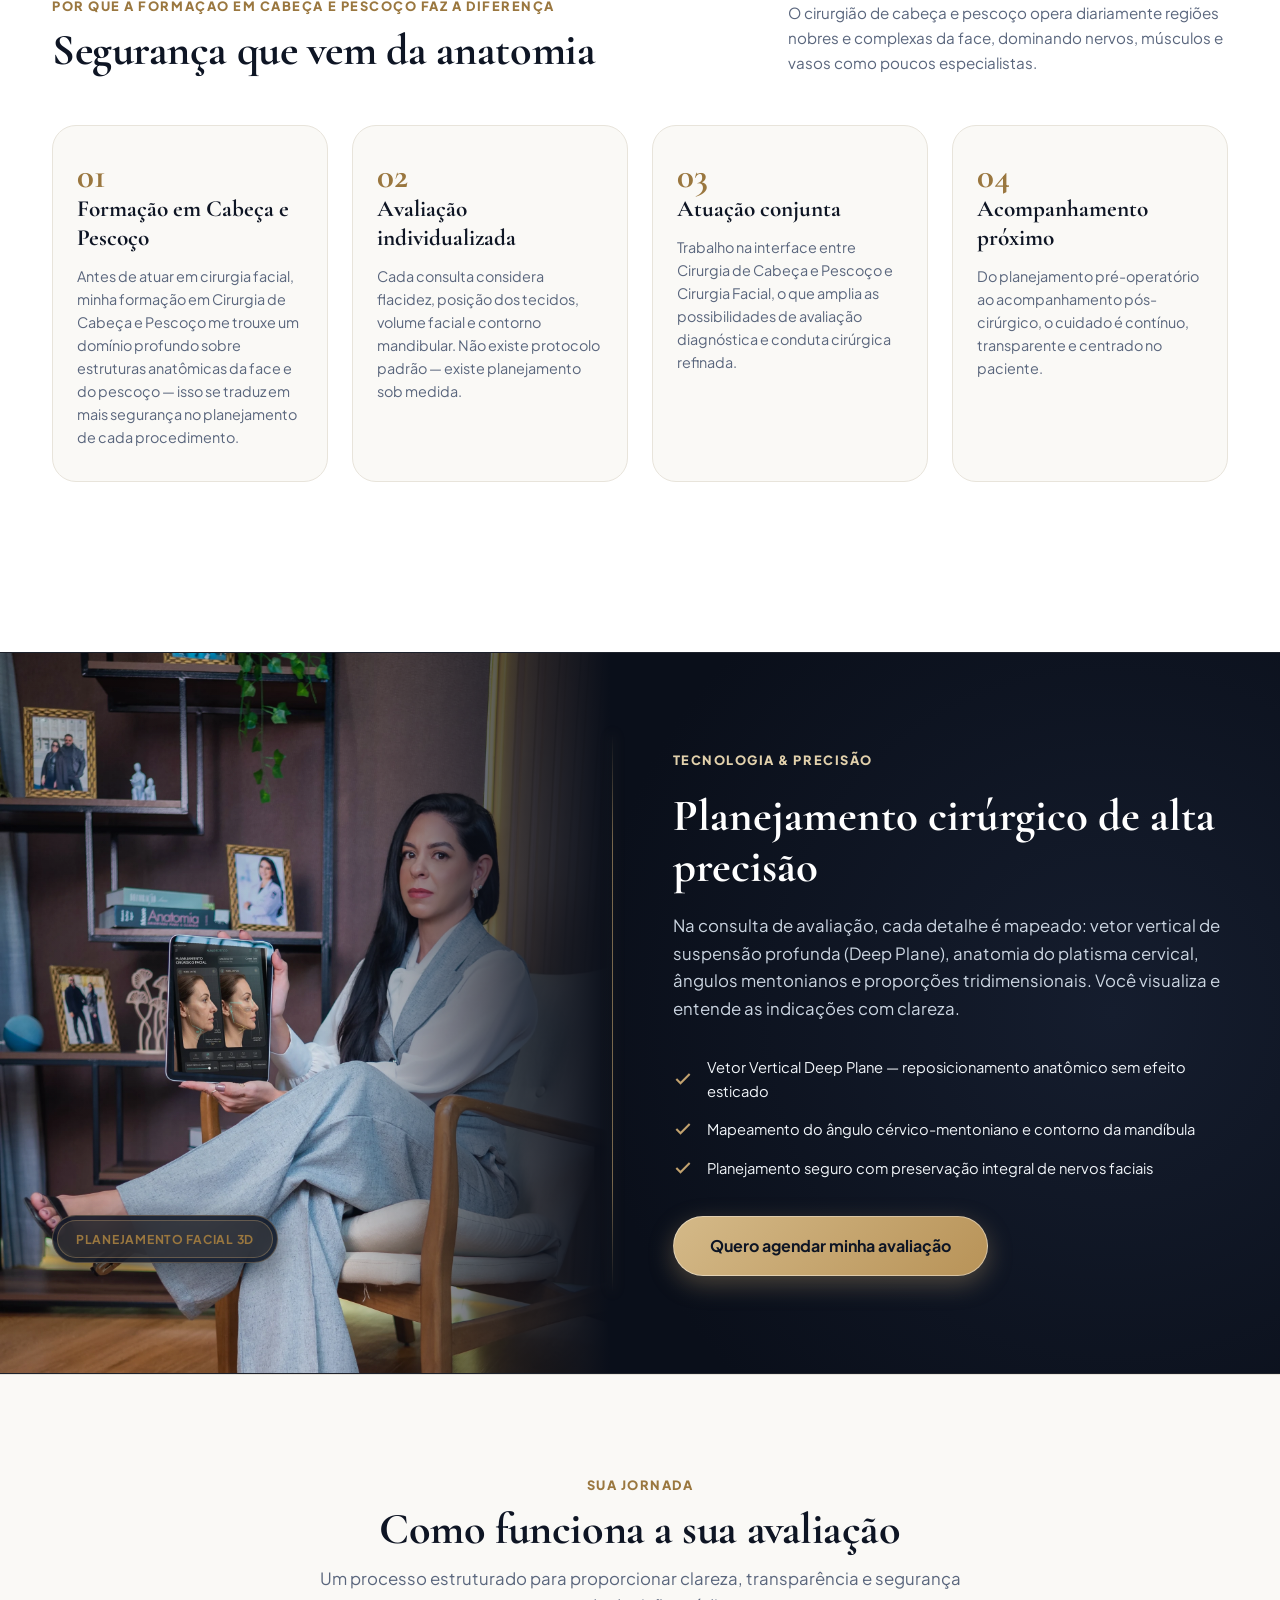
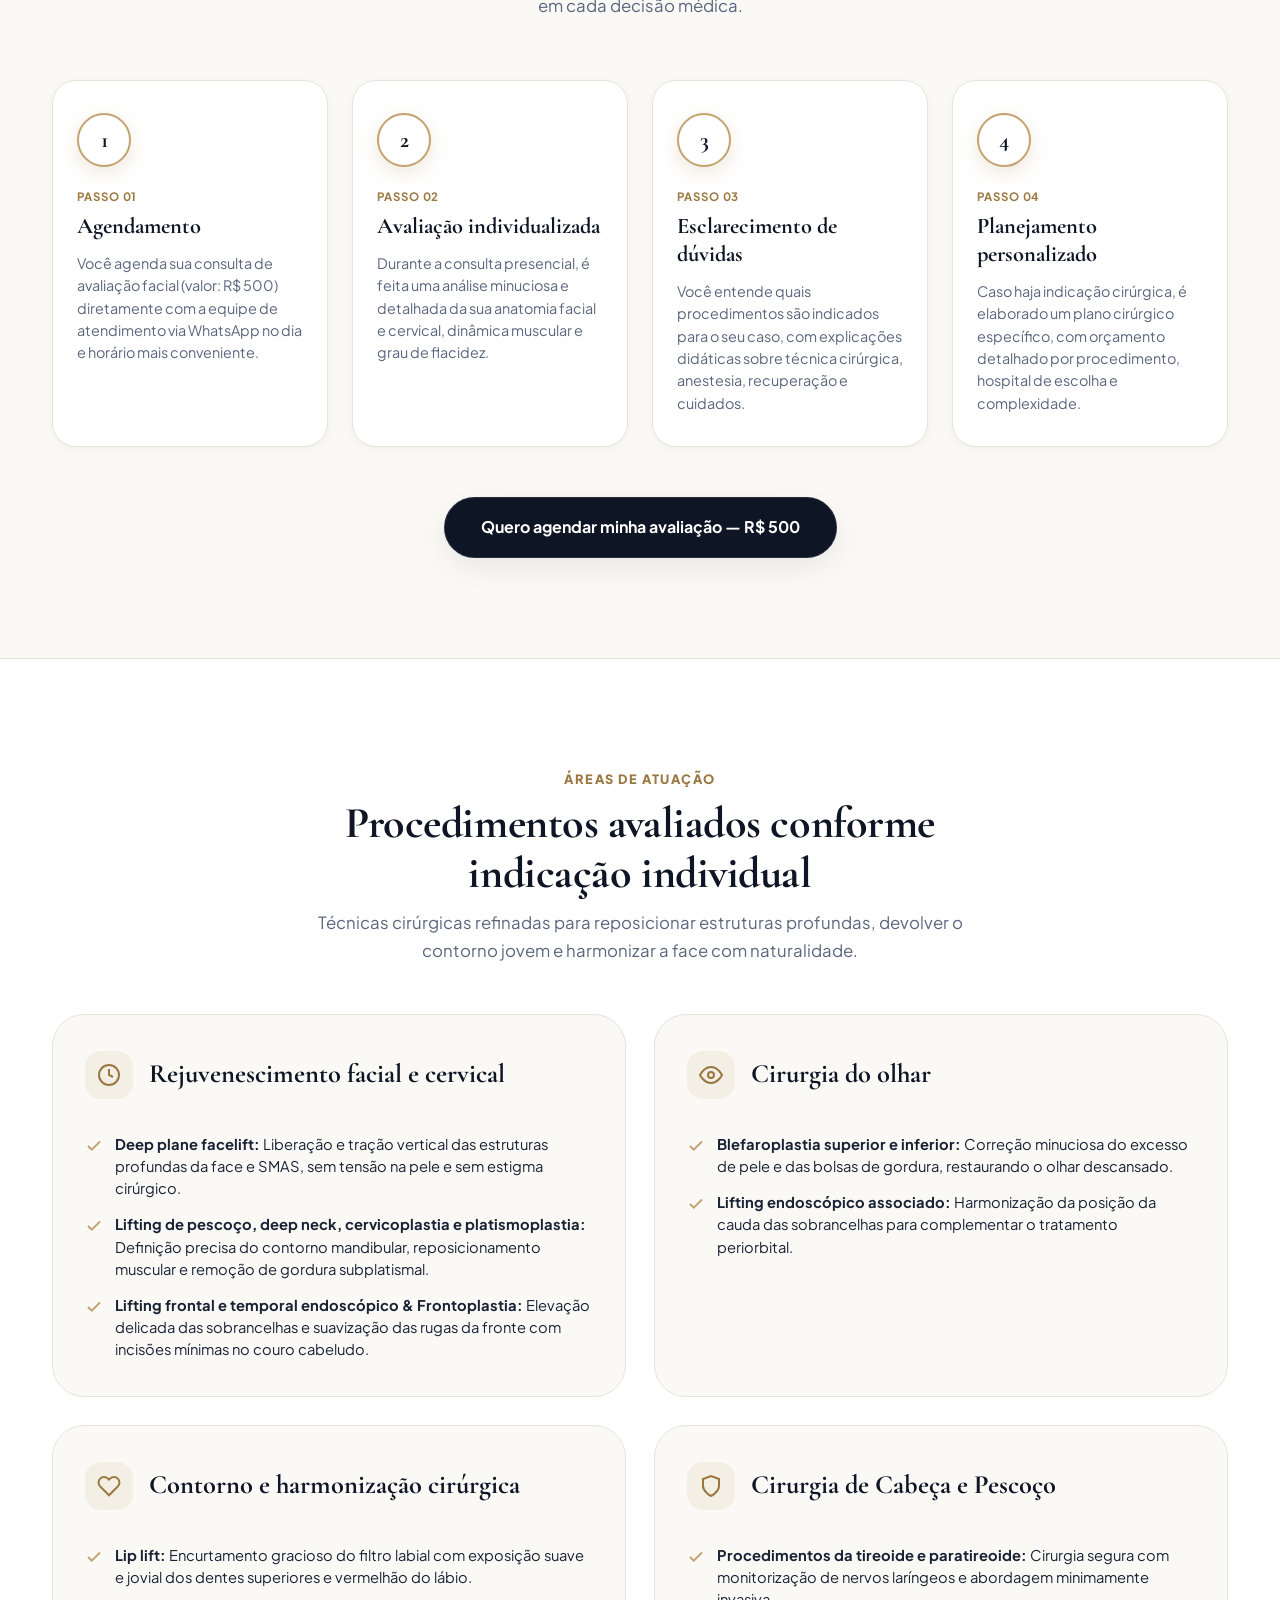
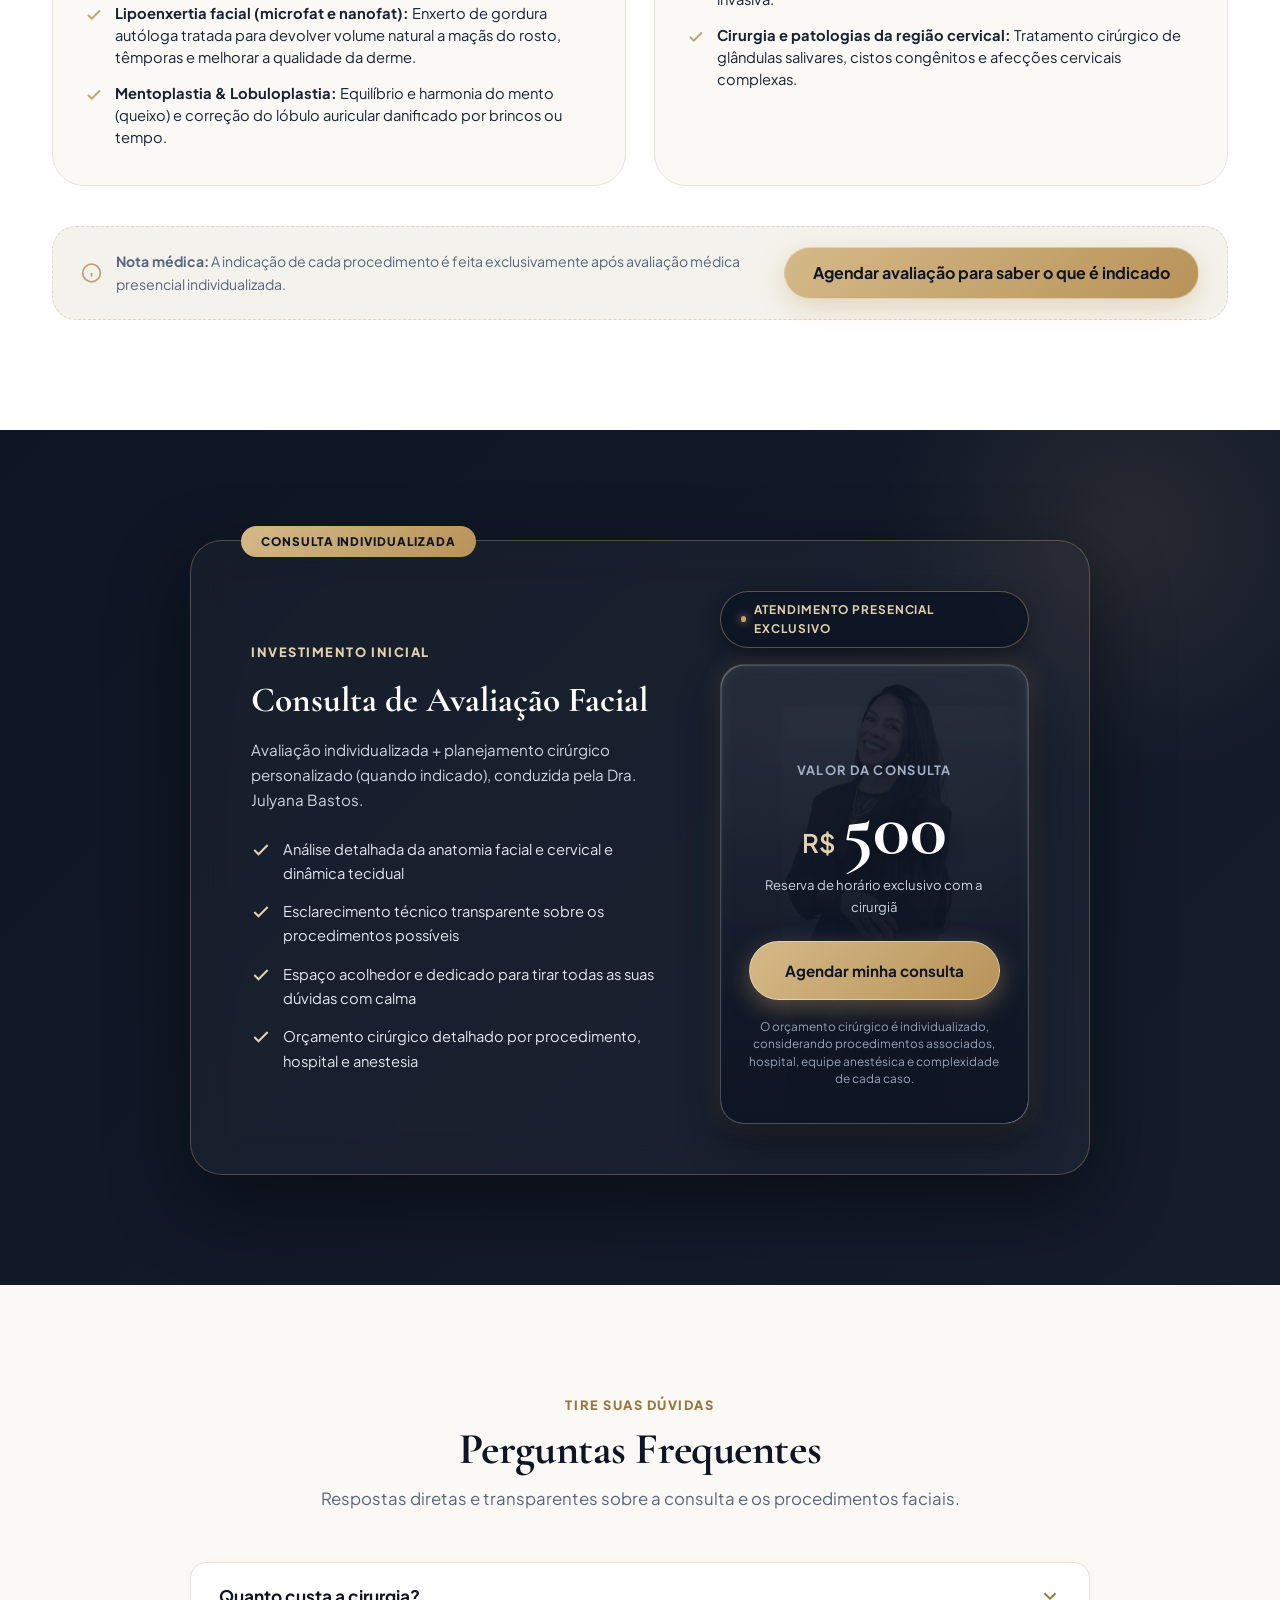
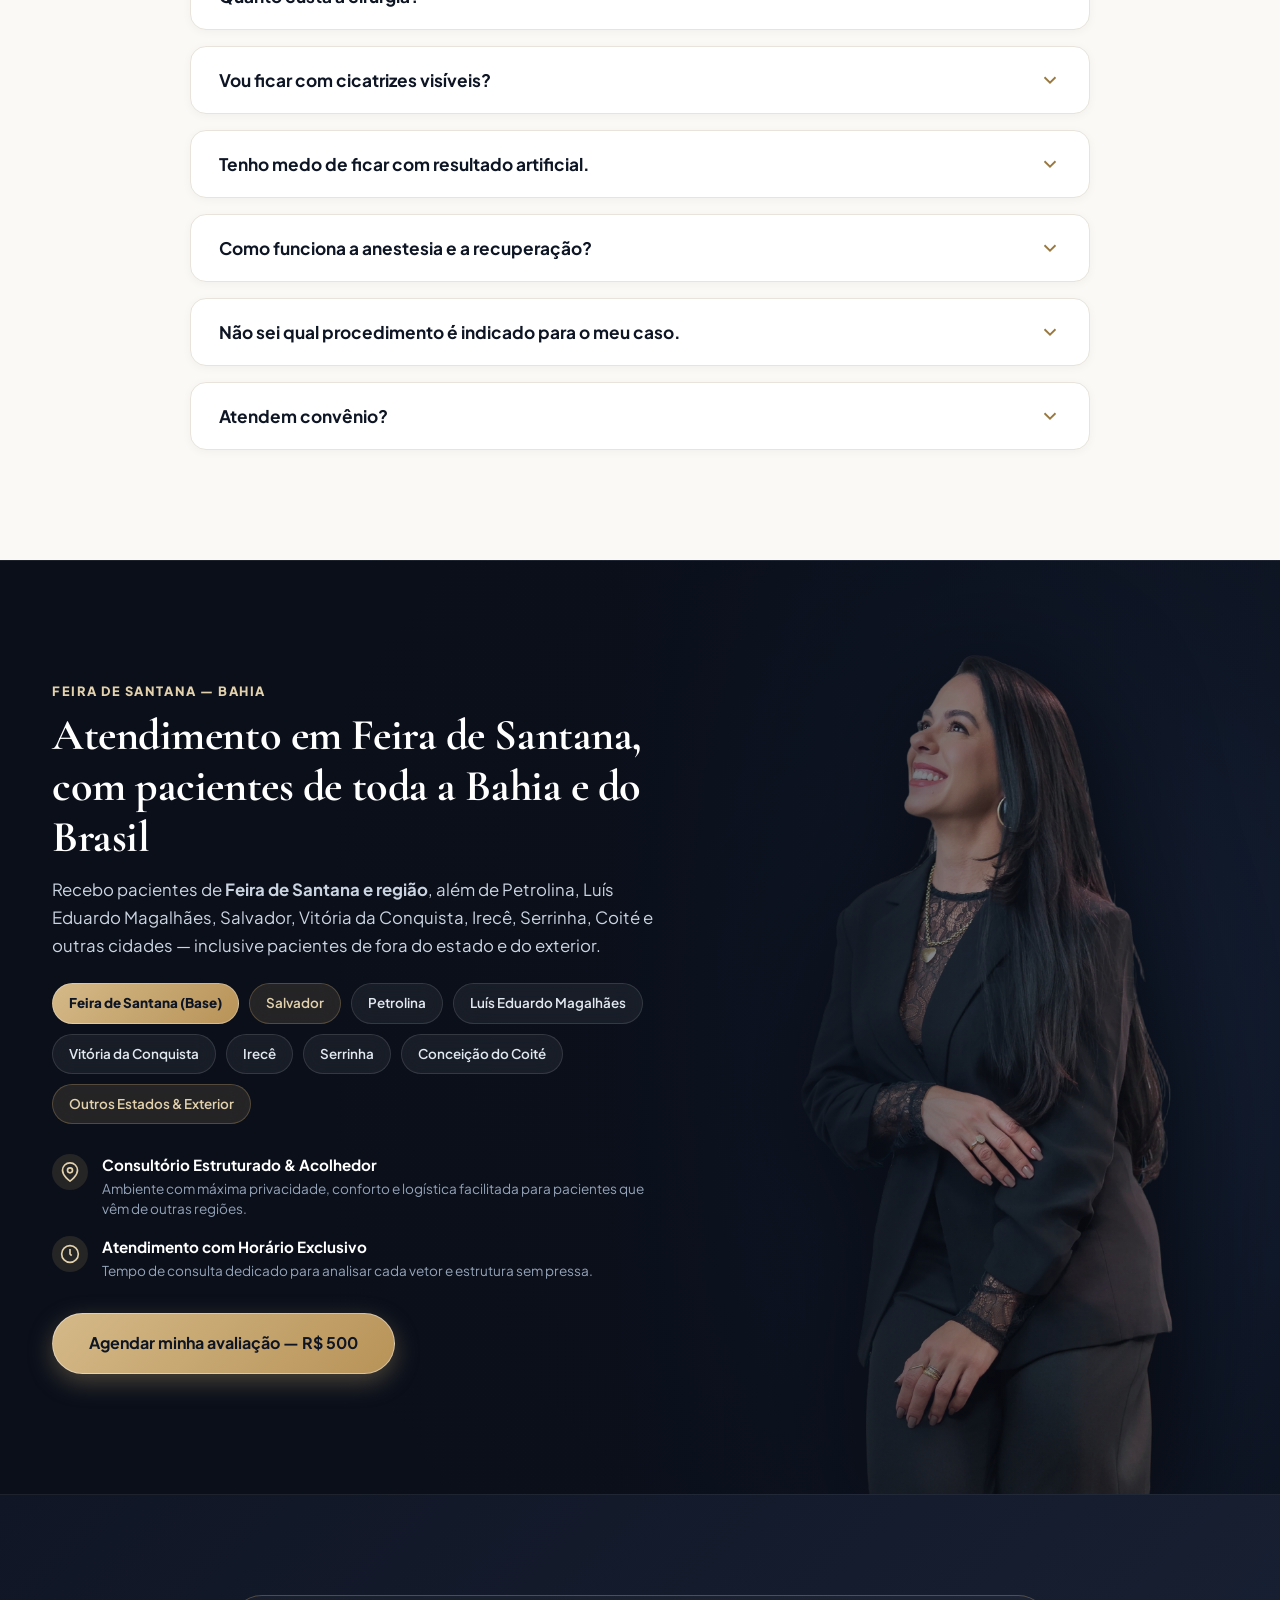
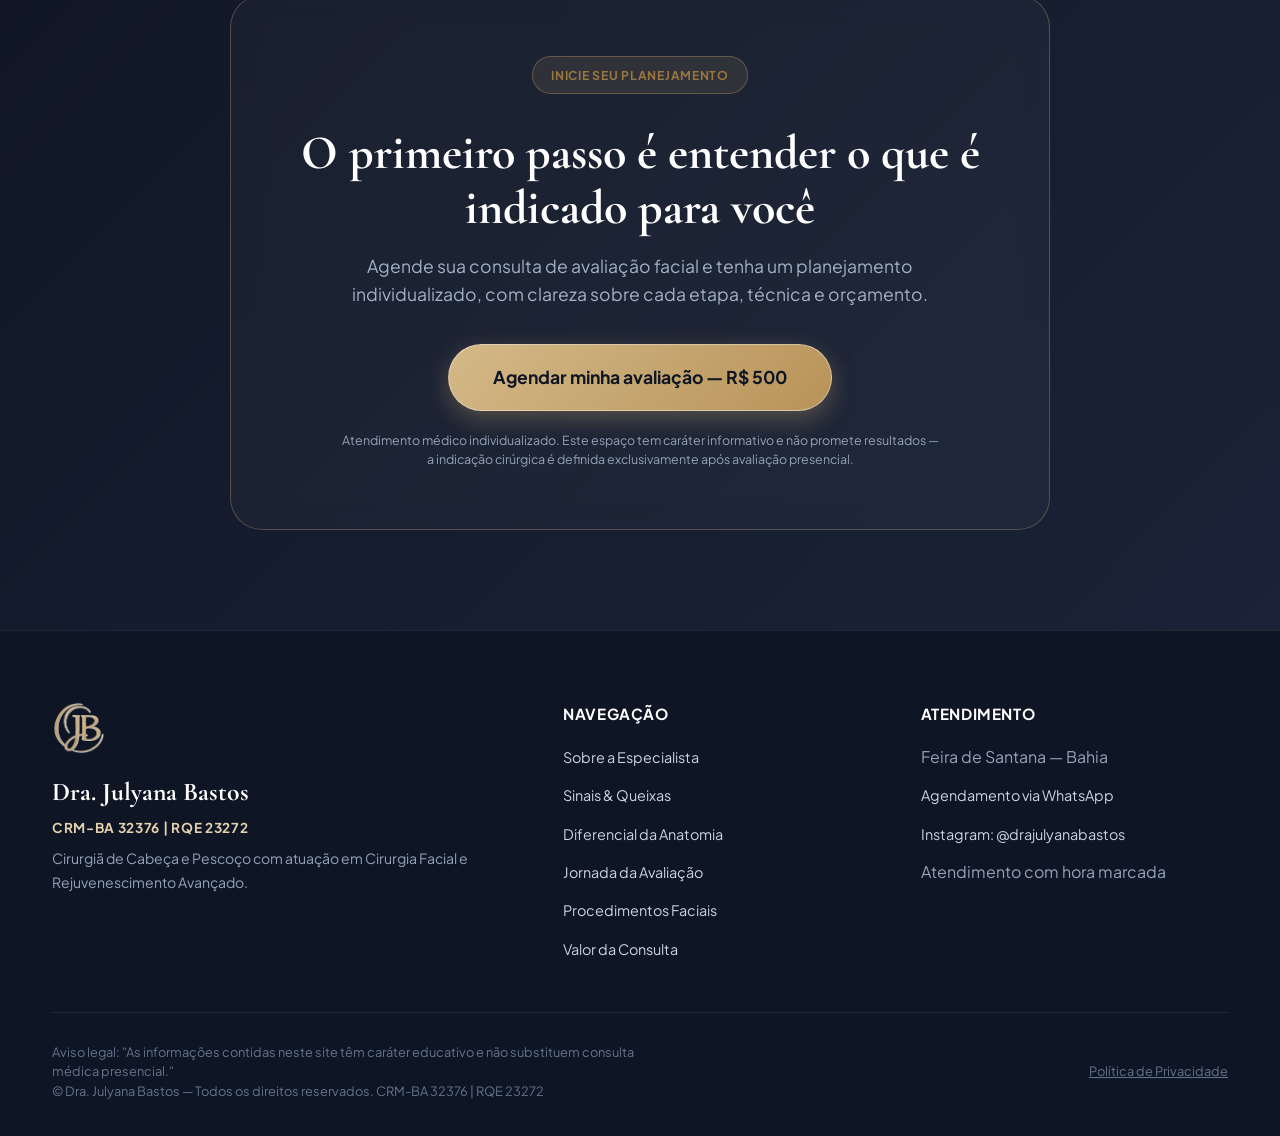
==== commit 411c5d4b: "feat: full-bleed background video hero dobra on desktop and mobile" ====
--- a/desktop/index.html
+++ b/desktop/index.html
@@ -61,52 +61,56 @@
     </div>
   </header>
 
-  <!-- 2. HERO SECTION -->
+  <!-- 2. HERO SECTION (DOBRA FULL-BLEED COM VÍDEO DE FUNDO) -->
   <section class="hero-section" id="hero">
-    <div class="container hero-grid">
-      <!-- Coluna Esquerda: Conteúdo e Headline -->
-      <div class="hero-content">
-        <div>
-          <span class="badge-pill badge-gold">Cirurgia de Cabeça e Pescoço & Cirurgia Facial</span>
-        </div>
-
-        <h1 class="hero-headline">
-          Rejuvenescimento facial e cervical com <em>segurança</em> de quem domina a anatomia da cabeça e do pescoço
-        </h1>
-
-        <p class="hero-subheadline">
-          Consulta de avaliação individualizada para planejamento cirúrgico facial — conduzida pela <strong>Dra. Julyana Bastos</strong>, cirurgiã de Cabeça e Pescoço em Feira de Santana (BA).
-        </p>
-
-        <div class="hero-actions">
-          <a href="#valor" class="btn btn-gold hero-cta-btn" data-whatsapp>
-            Agendar minha avaliação — R$ 500
-          </a>
-          <p class="hero-compliance-note">
-            Atendimento personalizado. Indicação de procedimento cirúrgico sujeita à avaliação médica presencial individual.
+    <!-- Vídeo Anatômico em Alta Definição como Fundo Absoluto da Dobra Toda -->
+    <div class="hero-video-backdrop">
+      <video class="hero-bg-video hero-art-video" autoplay loop muted playsinline poster="../assets/images/anatomical-head-neck.webp" preload="auto">
+        <source src="../assets/videos/video-hero-desktop.mp4" type="video/mp4">
+        <source src="../assets/videos/hero-desktop.mp4" type="video/mp4">
+        <source src="../assets/images/video-hero-desktop.mp4" type="video/mp4">
+        <img src="../assets/images/anatomical-head-neck.webp" alt="Ilustração da Anatomia Facial e Cervical Profunda da Face com elementos artísticos botânicos" class="hero-art-image">
+      </video>
+      <div class="hero-video-overlay"></div>
+    </div>
+
+    <div class="container hero-container">
+      <div class="hero-grid">
+        <!-- Coluna Esquerda: Conteúdo e Headline -->
+        <div class="hero-content">
+          <div>
+            <span class="badge-pill badge-gold">Cirurgia de Cabeça e Pescoço & Cirurgia Facial</span>
+          </div>
+
+          <h1 class="hero-headline">
+            Rejuvenescimento facial e cervical com <em>segurança</em> de quem domina a anatomia da cabeça e do pescoço
+          </h1>
+
+          <p class="hero-subheadline">
+            Consulta de avaliação individualizada para planejamento cirúrgico facial — conduzida pela <strong>Dra. Julyana Bastos</strong>, cirurgiã de Cabeça e Pescoço em Feira de Santana (BA).
           </p>
-        </div>
-
-        <!-- Floating Doctor Chip -->
-        <div class="hero-doctor-badge">
-          <img src="../assets/images/dra-avatar.webp" alt="Dra. Julyana Bastos">
-          <div class="hero-doctor-badge-info">
-            <h4>Dra. Julyana Bastos</h4>
-            <p>CRM-BA 32376 | RQE 23272 • Cirurgia de Cabeça e Pescoço</p>
-          </div>
-        </div>
-      </div>
-
-      <!-- Coluna Direita: Arte Anatômica / Vídeo Facial com Callouts Técnicos -->
-      <div class="hero-visual-wrapper">
-        <div class="hero-art-card">
-          <video class="hero-art-media hero-art-video" autoplay loop muted playsinline poster="../assets/images/anatomical-head-neck.webp" preload="auto">
-            <source src="../assets/videos/video-hero-desktop.mp4" type="video/mp4">
-            <source src="../assets/videos/hero-desktop.mp4" type="video/mp4">
-            <source src="../assets/images/video-hero-desktop.mp4" type="video/mp4">
-            <img src="../assets/images/anatomical-head-neck.webp" alt="Ilustração da Anatomia Facial e Cervical Profunda da Face com elementos artísticos botânicos" class="hero-art-image">
-          </video>
-          
+
+          <div class="hero-actions">
+            <a href="#valor" class="btn btn-gold hero-cta-btn" data-whatsapp>
+              Agendar minha avaliação — R$ 500
+            </a>
+            <p class="hero-compliance-note">
+              Atendimento personalizado. Indicação de procedimento cirúrgico sujeita à avaliação médica presencial individual.
+            </p>
+          </div>
+
+          <!-- Floating Doctor Chip -->
+          <div class="hero-doctor-badge">
+            <img src="../assets/images/dra-avatar.webp" alt="Dra. Julyana Bastos">
+            <div class="hero-doctor-badge-info">
+              <h4>Dra. Julyana Bastos</h4>
+              <p>CRM-BA 32376 | RQE 23272 • Cirurgia de Cabeça e Pescoço</p>
+            </div>
+          </div>
+        </div>
+
+        <!-- Coluna Direita: Pins Anatômicos flutuando sobre o Vídeo de Fundo -->
+        <div class="hero-pins-col">
           <!-- Pin Callouts Anatômicos -->
           <div class="callout-pin pin-1">
             <span class="callout-pin-dot"></span>
@@ -127,16 +131,16 @@
             <span class="callout-pin-dot"></span>
             Platisma & Contorno Cervical
           </div>
-        </div>
-
-        <!-- Floating Stat Badge -->
-        <div class="hero-floating-stat">
-          <div class="hero-stat-icon">
-            <svg width="22" height="22" viewBox="0 0 24 24" fill="none" stroke="currentColor" stroke-width="2.5"><path d="M12 22s8-4 8-10V5l-8-3-8 3v7c0 6 8 10 8 10z"></path></svg>
-          </div>
-          <div class="hero-stat-text">
-            <h5>Segurança Anatômica Profunda</h5>
-            <p>Planejamento cirúrgico sob medida</p>
+
+          <!-- Floating Stat Badge -->
+          <div class="hero-floating-stat">
+            <div class="hero-stat-icon">
+              <svg width="22" height="22" viewBox="0 0 24 24" fill="none" stroke="currentColor" stroke-width="2.5"><path d="M12 22s8-4 8-10V5l-8-3-8 3v7c0 6 8 10 8 10z"></path></svg>
+            </div>
+            <div class="hero-stat-text">
+              <h5>Segurança Anatômica Profunda</h5>
+              <p>Planejamento cirúrgico sob medida</p>
+            </div>
           </div>
         </div>
       </div>
--- a/desktop/style.css
+++ b/desktop/style.css
@@ -314,20 +314,72 @@
 }
 
 /* ==========================================================================
-   HERO SECTION (DESKTOP DUAL-COLUMN LAYOUT)
+   HERO SECTION (DOBRA FULL-BLEED COM VÍDEO DE FUNDO)
    ========================================================================== */
 .hero-section {
-  padding: 60px 0 80px;
-  background: radial-gradient(circle at 80% 30%, rgba(194, 162, 111, 0.08) 0%, transparent 60%),
-              linear-gradient(180deg, #FAF9F6 0%, #F5F3EC 100%);
-  position: relative;
+  position: relative;
+  min-height: 820px;
+  background: #0A0F1A;
+  color: #FFFFFF;
+  display: flex;
+  align-items: center;
   overflow: hidden;
+  border-bottom: 1px solid rgba(255, 255, 255, 0.08);
+}
+
+.hero-video-backdrop {
+  position: absolute;
+  inset: 0;
+  z-index: 1;
+  pointer-events: none;
+  overflow: hidden;
+}
+
+.hero-bg-video {
+  position: absolute;
+  top: 0;
+  right: 0;
+  width: 100%;
+  height: 100%;
+  object-fit: cover;
+  object-position: right center;
+  opacity: 0.95;
+}
+
+.hero-video-overlay {
+  position: absolute;
+  inset: 0;
+  /* Gradiente multi-fase: preto obsidiana profundo à esquerda para texto 100% legível, 
+     e transparência gradual à direita para revelar a escultura botânica em movimento */
+  background: 
+    linear-gradient(90deg, 
+      #0A0F1A 0%, 
+      rgba(10, 15, 26, 0.98) 35%, 
+      rgba(10, 15, 26, 0.90) 48%, 
+      rgba(10, 15, 26, 0.45) 66%, 
+      rgba(10, 15, 26, 0.15) 82%, 
+      rgba(10, 15, 26, 0.40) 100%
+    ),
+    linear-gradient(180deg, 
+      rgba(10, 15, 26, 0.7) 0%, 
+      transparent 15%, 
+      transparent 80%, 
+      #0A0F1A 100%
+    );
+}
+
+.hero-container {
+  position: relative;
+  z-index: 3;
+  width: 100%;
+  padding-top: 60px;
+  padding-bottom: 70px;
 }
 
 .hero-grid {
   display: grid;
   grid-template-columns: 1.15fr 0.85fr;
-  gap: 60px;
+  gap: 50px;
   align-items: center;
 }
 
@@ -340,7 +392,7 @@
   font-family: var(--font-serif);
   font-size: 3.4rem;
   line-height: 1.12;
-  color: var(--color-navy);
+  color: #FFFFFF;
   font-weight: 700;
   margin: 18px 0 22px;
   letter-spacing: -0.02em;
@@ -348,29 +400,34 @@
 
 .hero-headline em {
   font-style: italic;
-  color: var(--color-gold-dark);
+  color: var(--color-gold-light);
   font-weight: 600;
   position: relative;
+  text-shadow: 0 0 25px rgba(226, 194, 133, 0.35);
 }
 
 .hero-headline em::after {
   content: "";
   position: absolute;
-  bottom: 6px;
+  bottom: 4px;
   left: 0;
   right: 0;
-  height: 6px;
-  background: var(--color-gold-soft);
+  height: 4px;
+  background: rgba(194, 162, 111, 0.5);
+  border-radius: 4px;
   z-index: -1;
-  border-radius: 4px;
 }
 
 .hero-subheadline {
   font-size: 1.12rem;
-  color: var(--color-text-muted);
+  color: #CBD5E1;
   line-height: 1.6;
   margin-bottom: 32px;
-  max-width: 90%;
+  max-width: 92%;
+}
+
+.hero-subheadline strong {
+  color: #FFFFFF;
 }
 
 .hero-actions {
@@ -387,20 +444,22 @@
 
 .hero-compliance-note {
   font-size: 0.78rem;
-  color: var(--color-text-muted);
+  color: #94A3B8;
   line-height: 1.45;
 }
 
-/* Hero Doctor Floating Chip */
+/* Hero Doctor Floating Chip in Luxury Dark Glass */
 .hero-doctor-badge {
   display: inline-flex;
   align-items: center;
   gap: 14px;
-  background: #FFFFFF;
-  border: 1px solid var(--color-border);
+  background: rgba(14, 21, 36, 0.85);
+  backdrop-filter: blur(14px);
+  -webkit-backdrop-filter: blur(14px);
+  border: 1px solid rgba(194, 162, 111, 0.35);
   padding: 10px 18px 10px 12px;
   border-radius: var(--radius-full);
-  box-shadow: var(--shadow-sm);
+  box-shadow: 0 10px 30px rgba(0, 0, 0, 0.4);
   margin-top: 36px;
   width: fit-content;
 }
@@ -410,43 +469,26 @@
   height: 46px;
   border-radius: 50%;
   object-fit: cover;
-  border: 2px solid var(--color-gold-light);
+  border: 2px solid var(--color-gold);
 }
 
 .hero-doctor-badge-info h4 {
   font-size: 0.92rem;
   font-weight: 700;
-  color: var(--color-navy);
+  color: #FFFFFF;
   line-height: 1.2;
 }
 
 .hero-doctor-badge-info p {
   font-size: 0.74rem;
-  color: var(--color-text-muted);
-}
-
-/* Hero Visual: Anatomical Art with Callout Pins (Reference Match) */
-.hero-visual-wrapper {
-  position: relative;
-}
-
-.hero-art-card {
-  position: relative;
-  background: transparent;
-  border-radius: var(--radius-xl);
-  padding: 0;
-  border: 1px solid rgba(194, 162, 111, 0.25);
-  box-shadow: 0 30px 80px rgba(14, 21, 36, 0.25);
-  overflow: visible;
-}
-
-.hero-art-image,
-.hero-art-media {
+  color: #CBD5E1;
+}
+
+/* Hero Pins Column: Floating over background video without any box */
+.hero-pins-col {
+  position: relative;
+  height: 520px;
   width: 100%;
-  border-radius: var(--radius-xl);
-  display: block;
-  object-fit: cover;
-  box-shadow: 0 16px 40px rgba(0, 0, 0, 0.2);
 }
 
 /* Callout Pins pointing to anatomical facial structures */
@@ -455,16 +497,16 @@
   display: flex;
   align-items: center;
   gap: 10px;
-  background: rgba(255, 255, 255, 0.94);
+  background: rgba(10, 15, 26, 0.85);
   backdrop-filter: blur(12px);
   -webkit-backdrop-filter: blur(12px);
-  padding: 8px 14px;
+  padding: 9px 16px;
   border-radius: var(--radius-full);
-  border: 1px solid var(--color-border-gold);
-  box-shadow: 0 10px 25px rgba(0, 0, 0, 0.08);
-  font-size: 0.76rem;
-  font-weight: 700;
-  color: var(--color-navy);
+  border: 1px solid rgba(194, 162, 111, 0.45);
+  box-shadow: 0 10px 30px rgba(0, 0, 0, 0.5);
+  font-size: 0.78rem;
+  font-weight: 700;
+  color: #FFFFFF;
   white-space: nowrap;
   transition: all 0.3s ease;
   z-index: 10;
@@ -472,76 +514,80 @@
 
 .callout-pin:hover {
   transform: scale(1.05);
-  box-shadow: 0 14px 30px rgba(194, 162, 111, 0.3);
-  border-color: var(--color-gold);
+  border-color: var(--color-gold-light);
+  box-shadow: 0 14px 35px rgba(194, 162, 111, 0.4);
 }
 
 .callout-pin-dot {
-  width: 8px;
-  height: 8px;
+  width: 9px;
+  height: 9px;
   border-radius: 50%;
   background: var(--color-gold);
-  box-shadow: 0 0 0 4px var(--color-gold-soft);
-}
-
-/* Pin Positions */
+  box-shadow: 0 0 0 4px rgba(194, 162, 111, 0.3);
+}
+
+/* Pin Positions pointing gracefully to anatomical head & neck in background */
 .pin-1 {
-  top: 14%;
-  right: -5%;
+  top: 10%;
+  right: 2%;
 }
 
 .pin-2 {
-  top: 44%;
-  left: -8%;
+  top: 36%;
+  left: 2%;
 }
 
 .pin-3 {
-  bottom: 28%;
-  left: -6%;
+  top: 60%;
+  right: 6%;
 }
 
 .pin-4 {
-  bottom: 8%;
-  right: -4%;
-}
-
-/* Floating Metric Badges */
+  top: 82%;
+  left: 6%;
+}
+
+/* Floating Metric Badge in Hero */
 .hero-floating-stat {
   position: absolute;
-  bottom: -20px;
-  right: 20px;
-  background: var(--color-navy);
-  color: #FFFFFF;
-  padding: 14px 22px;
+  bottom: -10px;
+  right: 0;
+  background: rgba(14, 21, 36, 0.90);
+  backdrop-filter: blur(16px);
+  -webkit-backdrop-filter: blur(16px);
+  border: 1px solid rgba(194, 162, 111, 0.35);
   border-radius: var(--radius-lg);
-  border: 1px solid var(--color-border-dark);
-  box-shadow: var(--shadow-lg);
+  padding: 14px 20px;
   display: flex;
   align-items: center;
   gap: 14px;
+  box-shadow: 0 15px 35px rgba(0, 0, 0, 0.5);
   z-index: 15;
 }
 
 .hero-stat-icon {
-  width: 40px;
-  height: 40px;
+  width: 42px;
+  height: 42px;
   border-radius: 50%;
-  background: var(--color-gold-soft);
-  color: var(--color-gold-light);
+  background: rgba(194, 162, 111, 0.18);
+  border: 1px solid rgba(194, 162, 111, 0.35);
   display: flex;
   align-items: center;
   justify-content: center;
+  color: var(--color-gold);
+  flex-shrink: 0;
 }
 
 .hero-stat-text h5 {
   font-size: 0.88rem;
   font-weight: 700;
   color: #FFFFFF;
+  margin-bottom: 2px;
 }
 
 .hero-stat-text p {
-  font-size: 0.72rem;
-  color: #A2B0C6;
+  font-size: 0.74rem;
+  color: #CBD5E1;
 }
 
 /* ==========================================================================
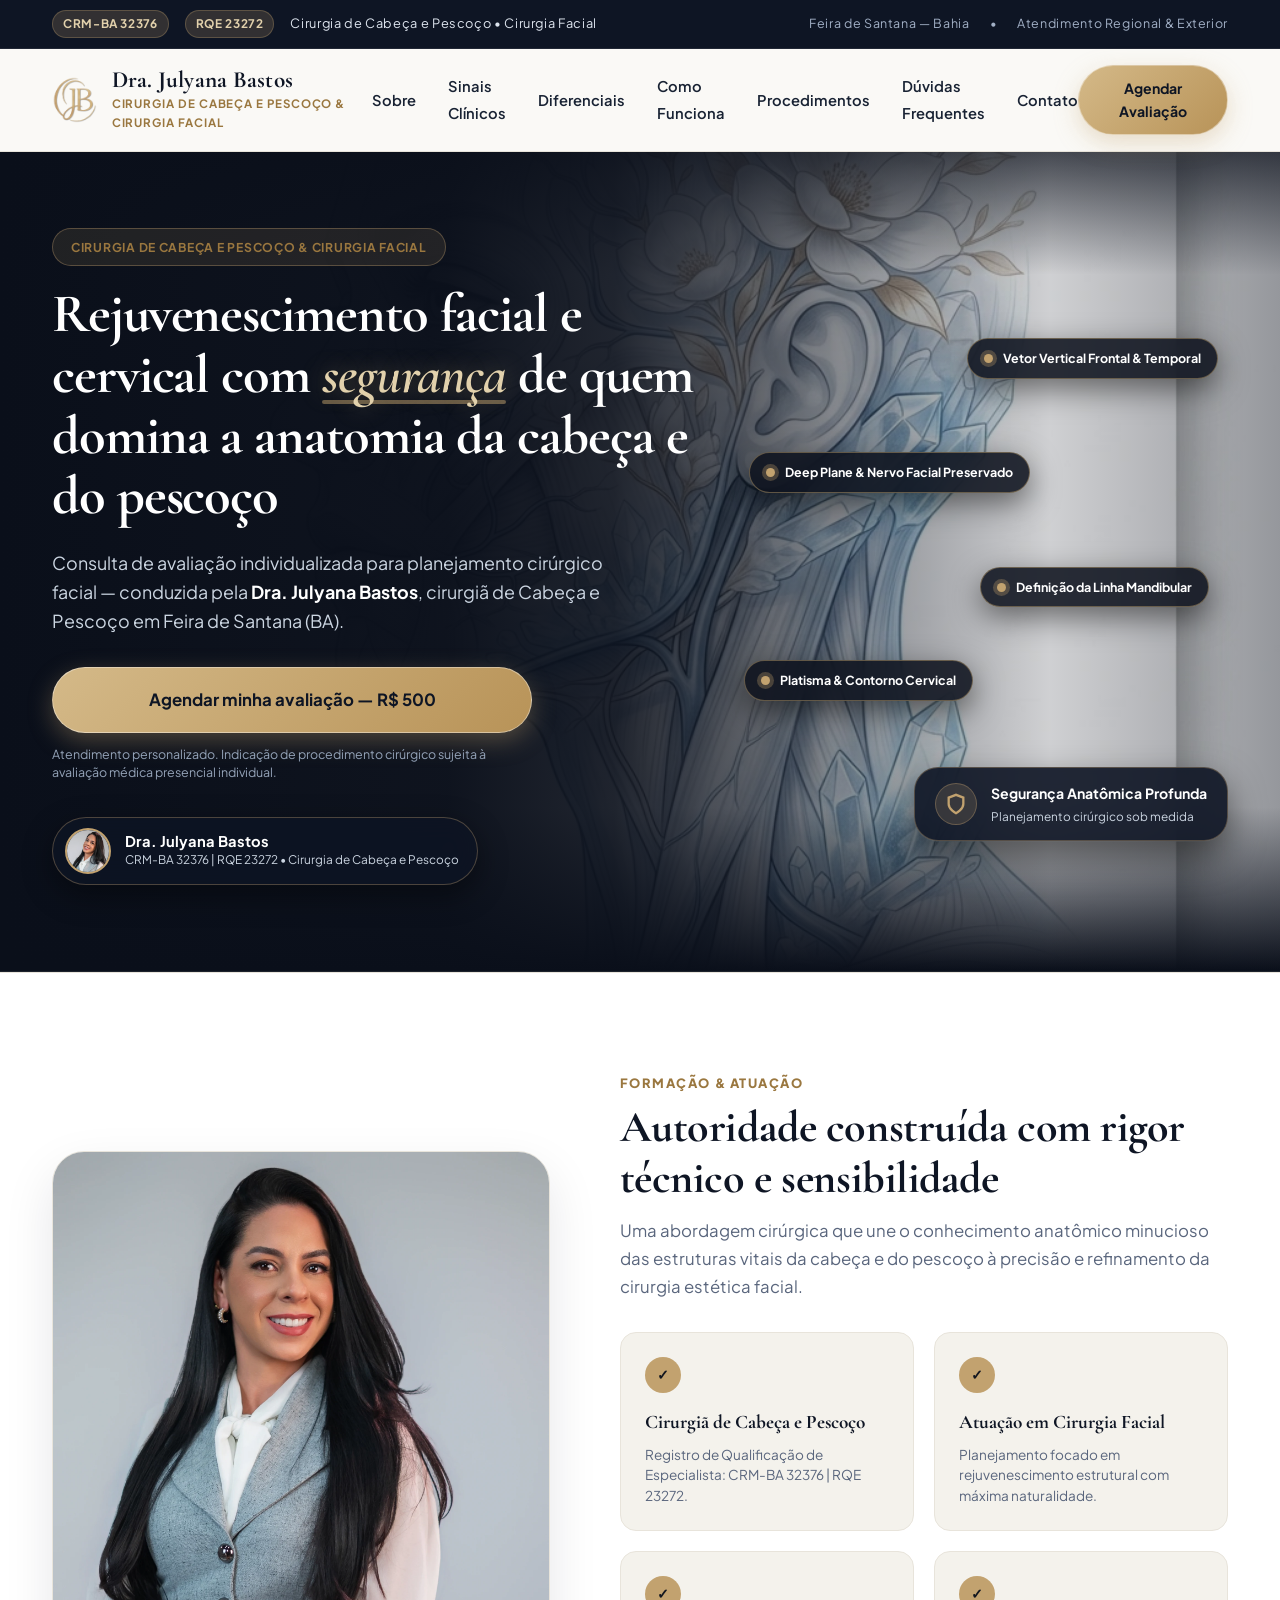
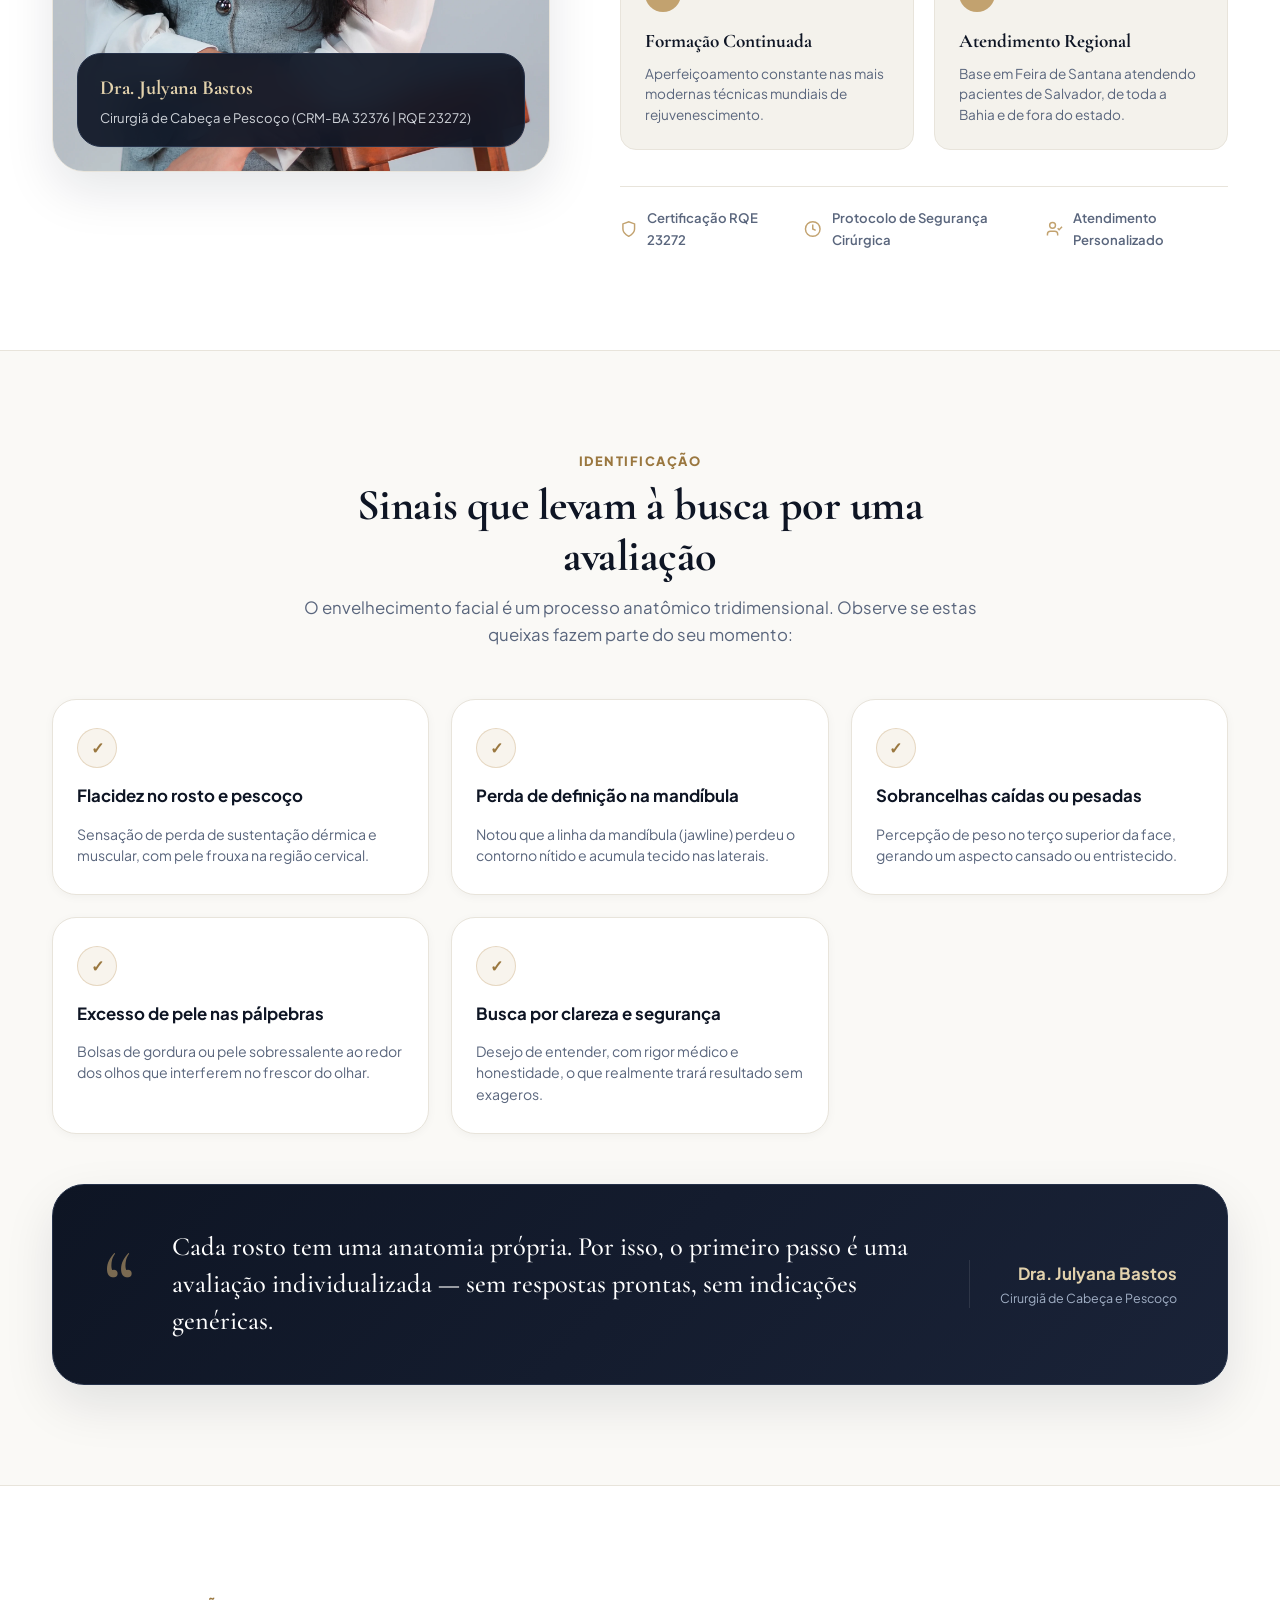
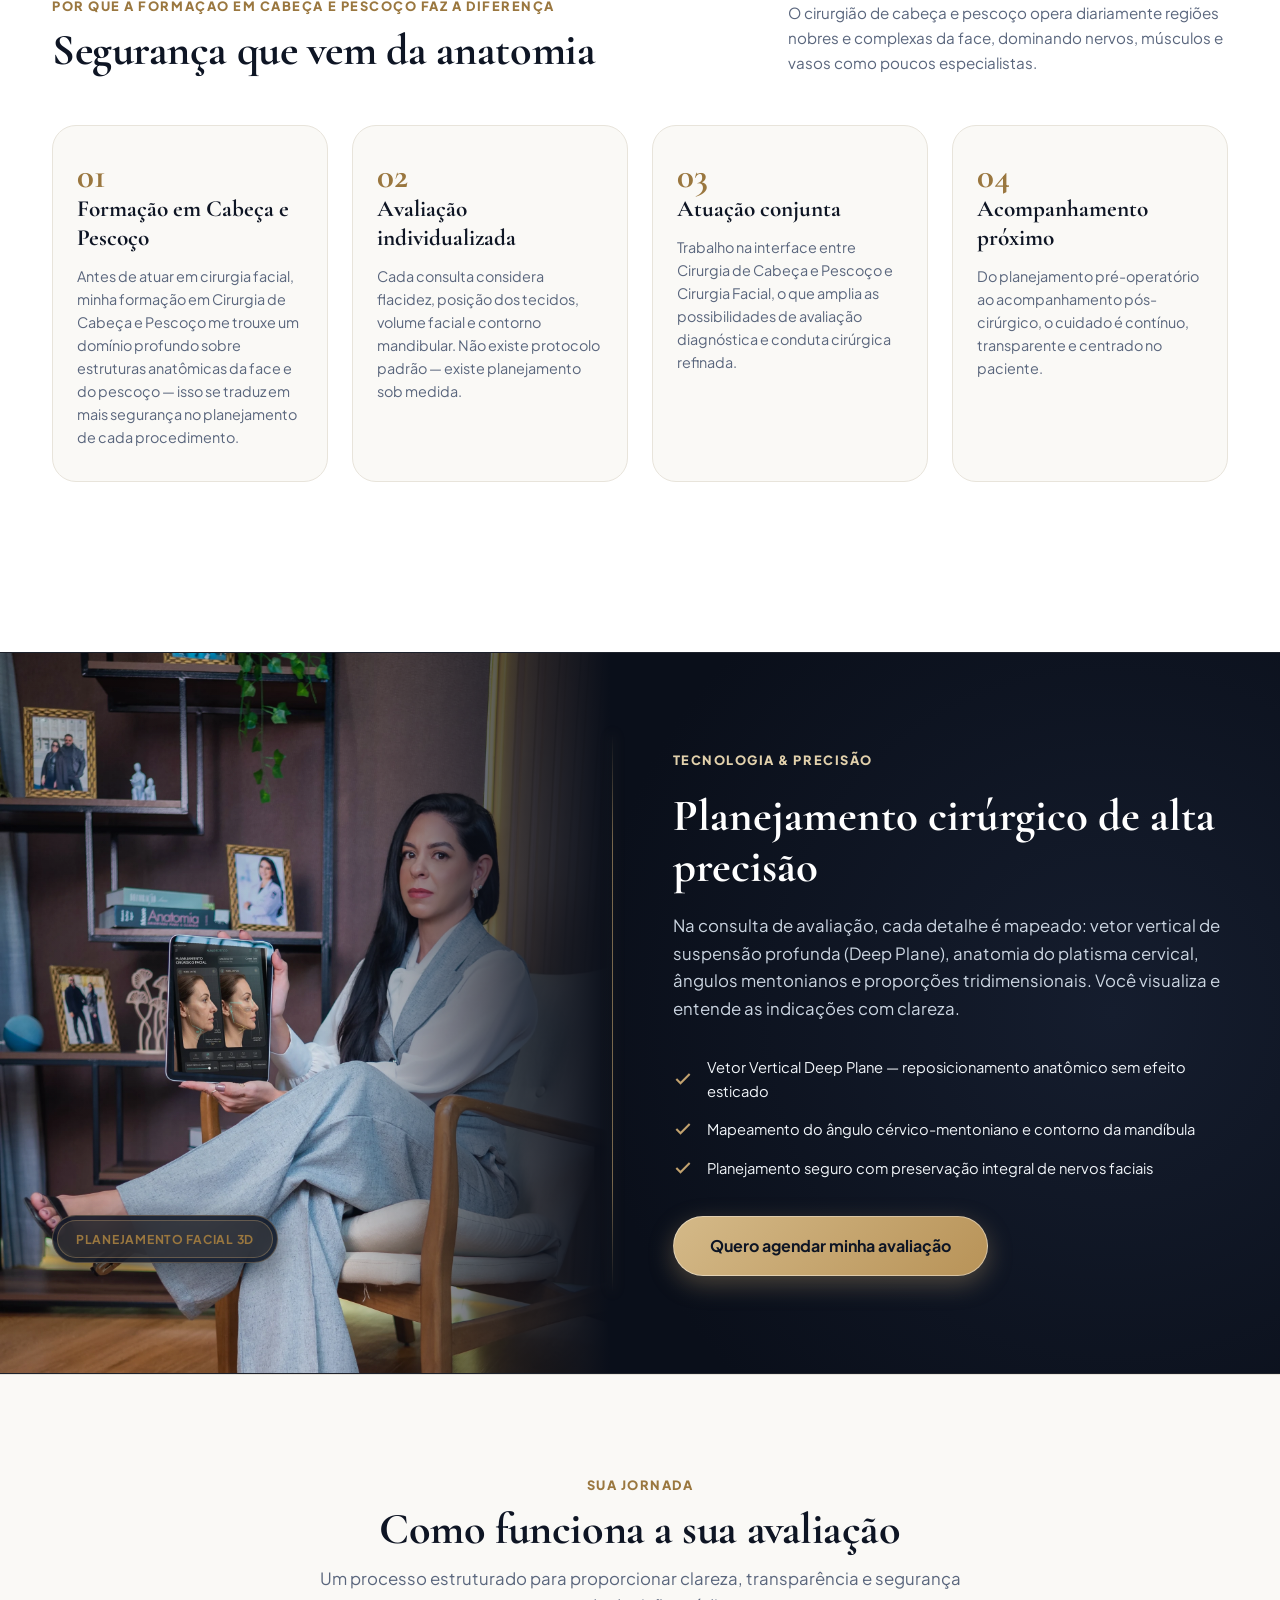
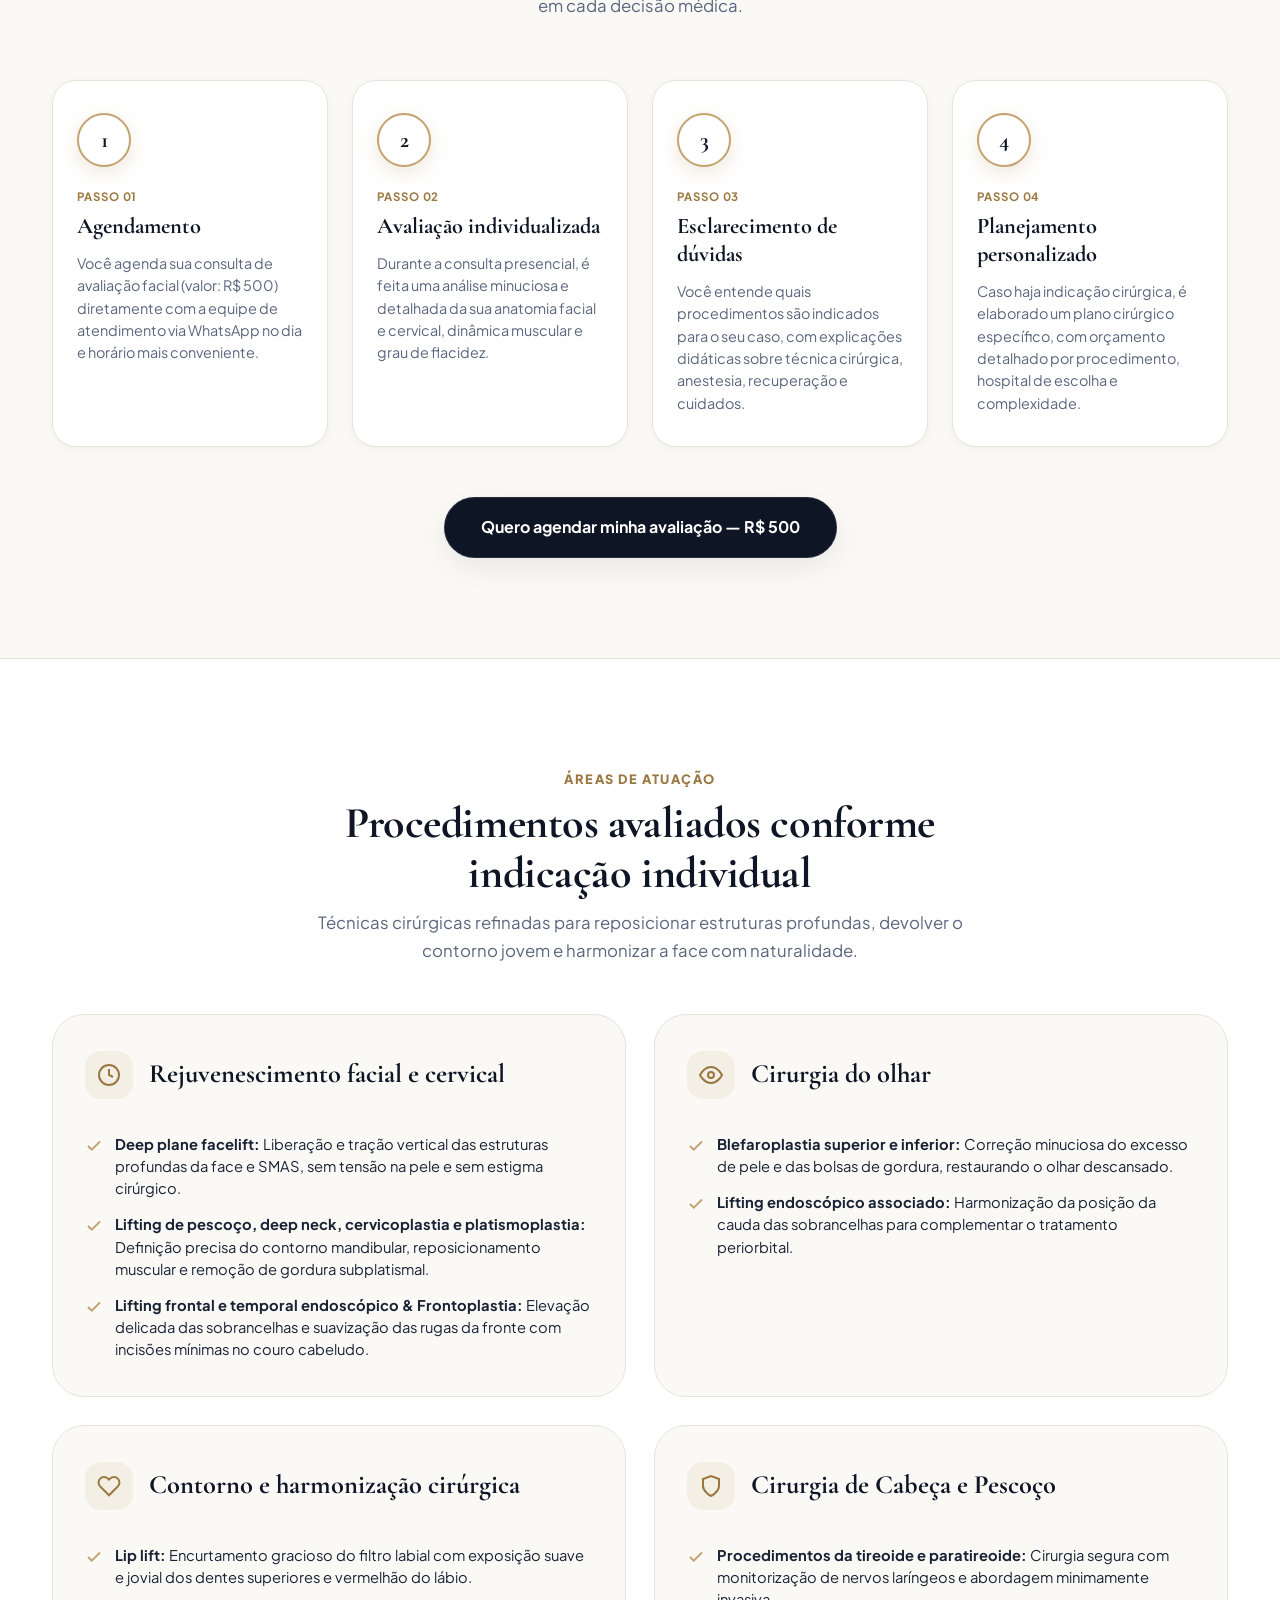
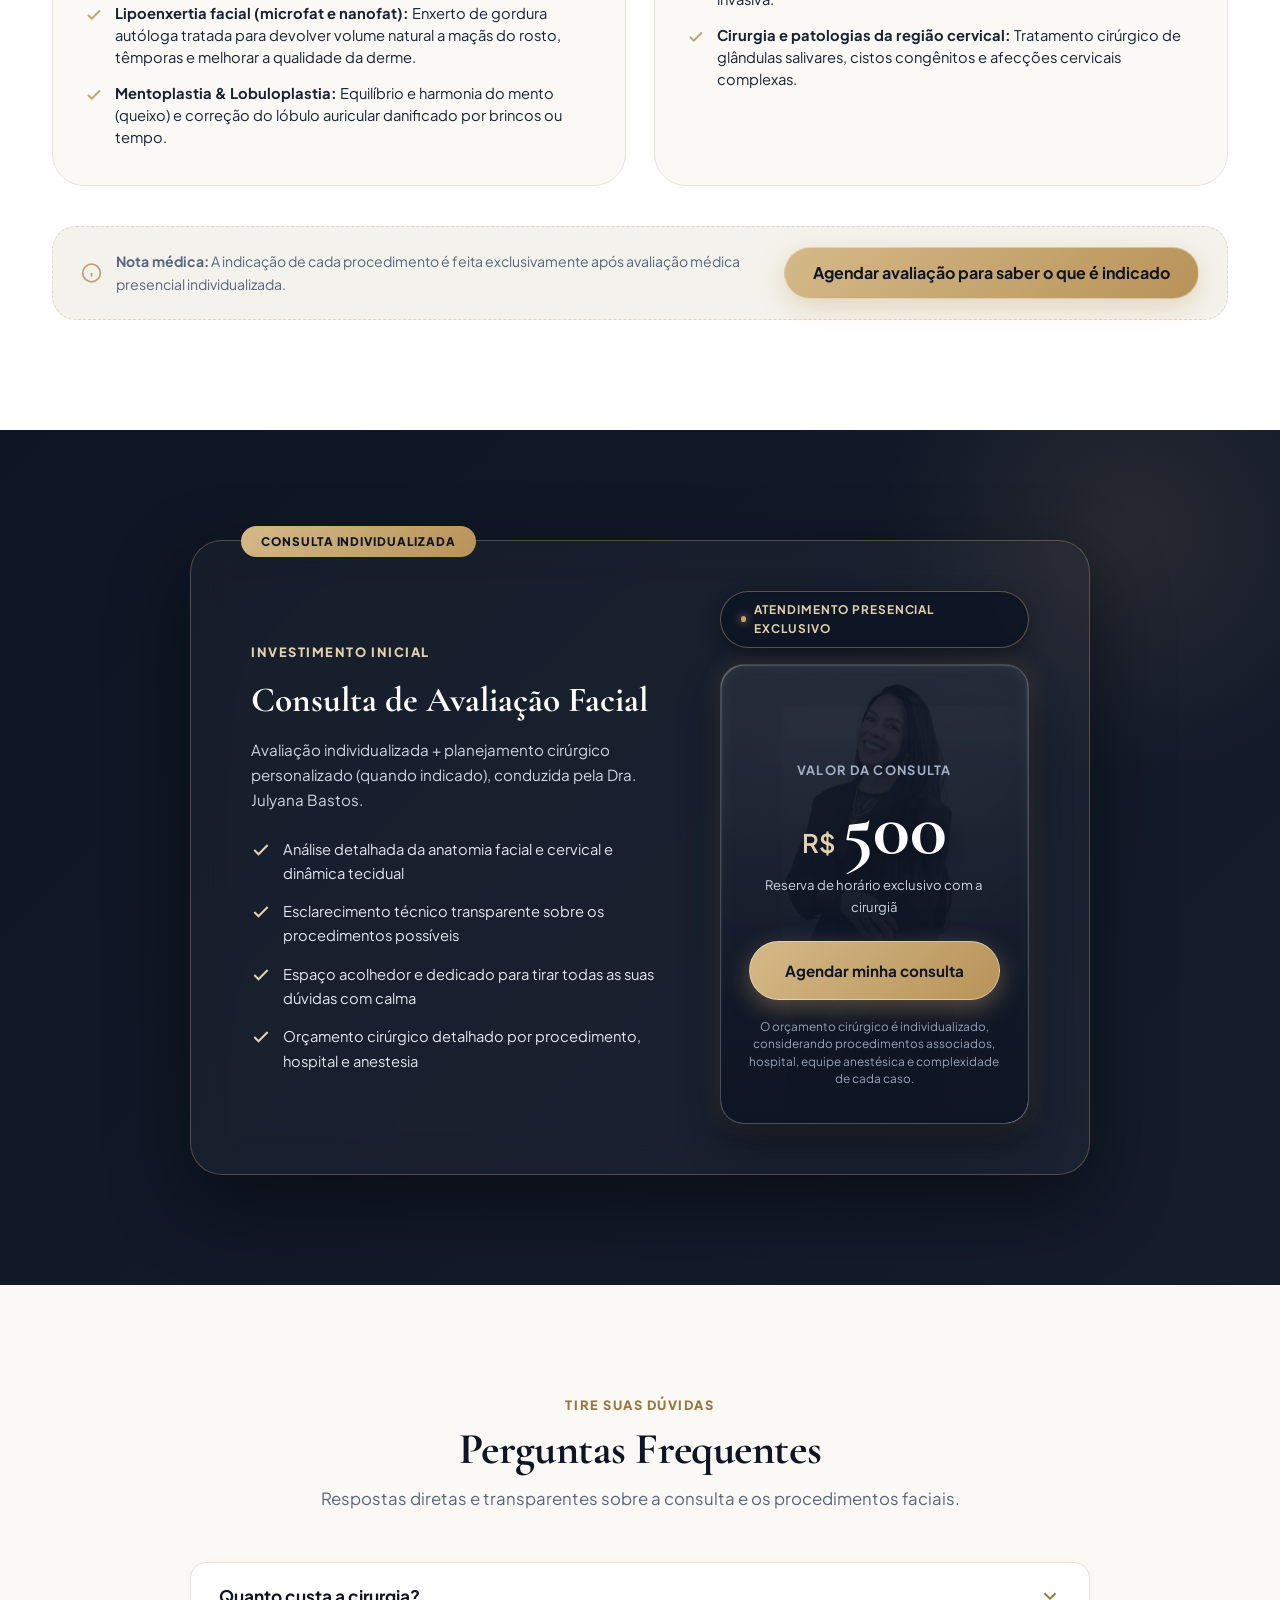
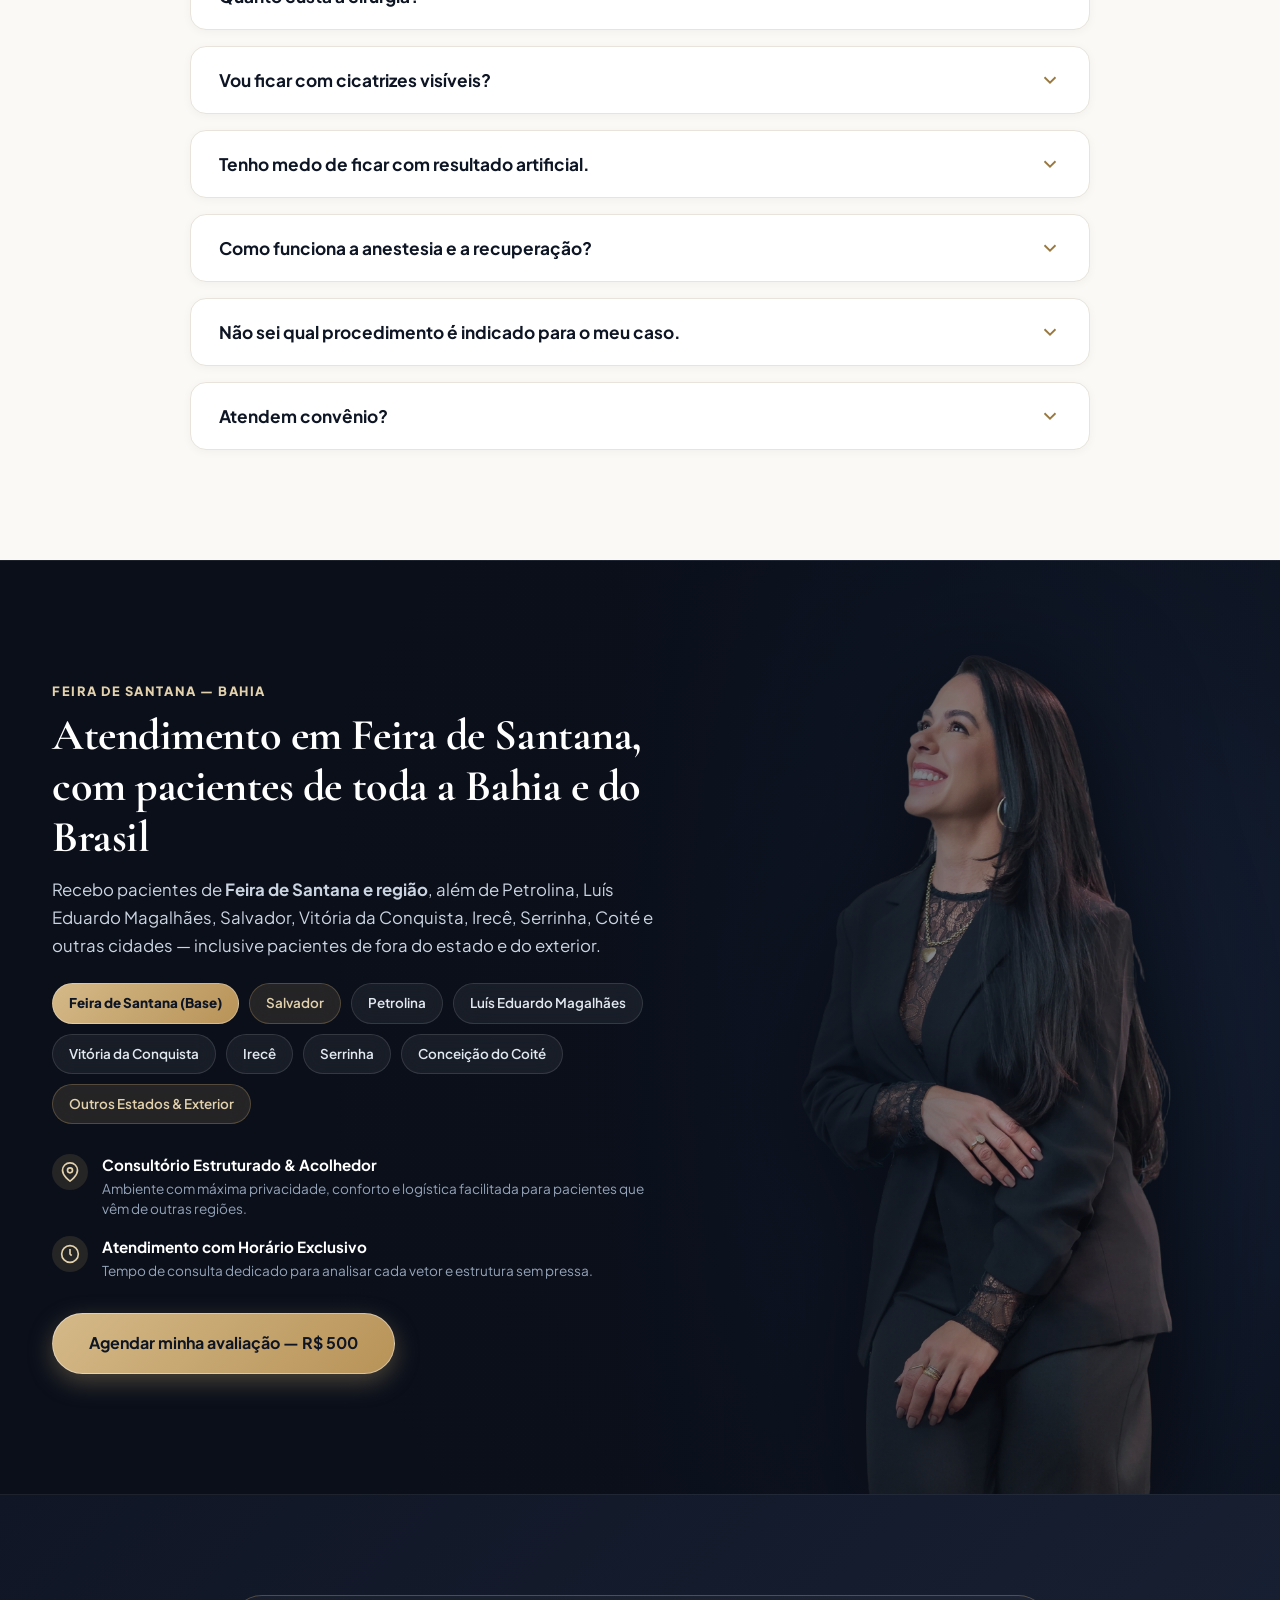
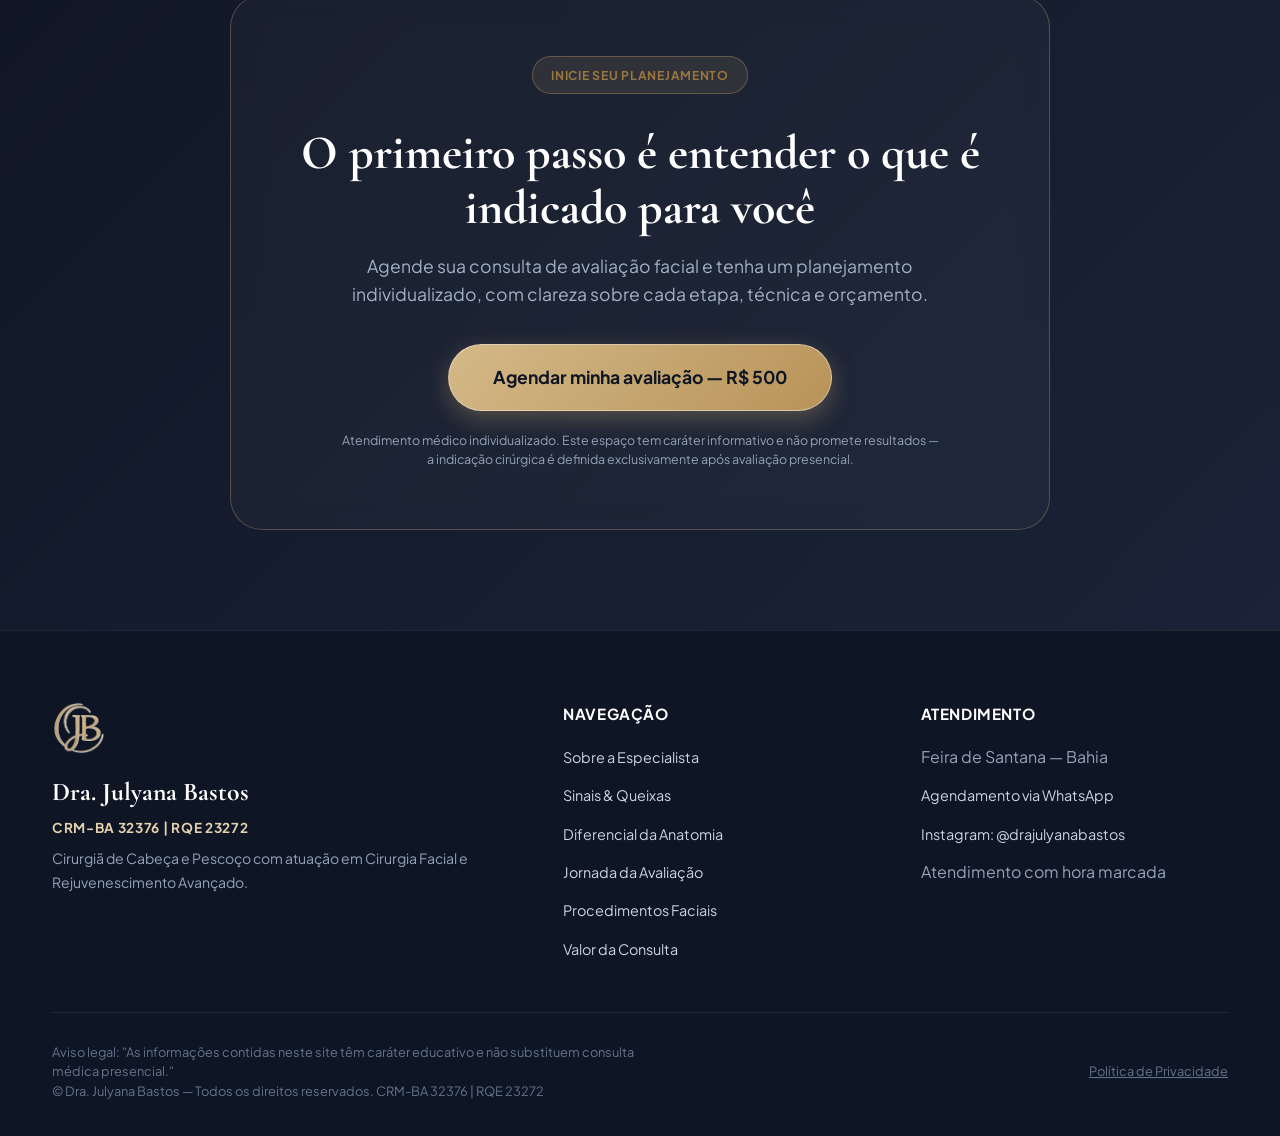
==== commit 48d09f08: "feat: add luxury ICP pre-qualification lead modal to all CTA buttons on desktop and mobile" ====
--- a/desktop/index.html
+++ b/desktop/index.html
@@ -876,6 +876,122 @@
     </div>
   </footer>
 
+  <!-- MODAL DE QUALIFICAÇÃO / ICP (TRIAGEM PRÉ-WHATSAPP) -->
+  <div class="icp-modal-backdrop" id="icpModalBackdrop" aria-hidden="true" role="dialog" aria-modal="true" aria-labelledby="icpModalTitle">
+    <div class="icp-modal-card">
+      <button class="icp-modal-close" id="icpModalClose" aria-label="Fechar janela">
+        <svg width="20" height="20" viewBox="0 0 24 24" fill="none" stroke="currentColor" stroke-width="2.5" stroke-linecap="round" stroke-linejoin="round">
+          <line x1="18" y1="6" x2="6" y2="18"></line>
+          <line x1="6" y1="6" x2="18" y2="18"></line>
+        </svg>
+      </button>
+
+      <div class="icp-modal-header">
+        <div class="icp-modal-avatar-wrap">
+          <img src="../assets/images/dra-avatar.webp" alt="Dra. Julyana Bastos" class="icp-modal-avatar">
+          <span class="icp-avatar-status" title="Atendimento prioritário disponível"></span>
+        </div>
+        <div class="icp-modal-header-text">
+          <span class="icp-modal-badge">Triagem de Atendimento Exclusivo</span>
+          <h3 id="icpModalTitle" class="icp-modal-title">Agendamento de Avaliação</h3>
+          <p class="icp-modal-subtitle">Dra. Julyana Bastos • CRM-BA 32376 | RQE 23272</p>
+        </div>
+      </div>
+
+      <div class="icp-modal-intro">
+        <p>Preencha os dados abaixo para direcionar seu contato com prioridade e mensagem personalizada à nossa equipe no WhatsApp:</p>
+      </div>
+
+      <form id="icpForm" class="icp-modal-form" novalidate>
+        <!-- Campo: Nome Completo -->
+        <div class="icp-form-group">
+          <label for="icpName" class="icp-form-label">
+            Nome Completo <span class="icp-required">*</span>
+          </label>
+          <div class="icp-input-wrap">
+            <svg class="icp-input-icon" width="18" height="18" viewBox="0 0 24 24" fill="none" stroke="currentColor" stroke-width="2"><path d="M20 21v-2a4 4 0 0 0-4-4H8a4 4 0 0 0-4 4v2"></path><circle cx="12" cy="7" r="4"></circle></svg>
+            <input type="text" id="icpName" name="nome" class="icp-form-input" placeholder="Seu nome completo" required autocomplete="name">
+          </div>
+          <span class="icp-form-error" id="icpNameError">Por favor, informe seu nome completo.</span>
+        </div>
+
+        <!-- Campo: WhatsApp com DDD -->
+        <div class="icp-form-group">
+          <label for="icpPhone" class="icp-form-label">
+            WhatsApp com DDD <span class="icp-required">*</span>
+          </label>
+          <div class="icp-input-wrap">
+            <svg class="icp-input-icon" width="18" height="18" viewBox="0 0 24 24" fill="none" stroke="currentColor" stroke-width="2"><path d="M22 16.92v3a2 2 0 0 1-2.18 2 19.79 19.79 0 0 1-8.63-3.07 19.5 19.5 0 0 1-6-6 19.79 19.79 0 0 1-3.07-8.67A2 2 0 0 1 4.11 2h3a2 2 0 0 1 2 1.72 12.84 12.84 0 0 0 .7 2.81 2 2 0 0 1-.45 2.11L8.09 9.91a16 16 0 0 0 6 6l1.27-1.27a2 2 0 0 1 2.11-.45 12.84 12.84 0 0 0 2.81.7A2 2 0 0 1 22 16.92z"></path></svg>
+            <input type="tel" id="icpPhone" name="telefone" class="icp-form-input" placeholder="(75) 99999-9999" required autocomplete="tel">
+          </div>
+          <span class="icp-form-error" id="icpPhoneError">Informe um número de WhatsApp válido com DDD.</span>
+        </div>
+
+        <!-- Campo: E-mail (Opcional) -->
+        <div class="icp-form-group">
+          <label for="icpEmail" class="icp-form-label">
+            E-mail <span class="icp-optional">(opcional)</span>
+          </label>
+          <div class="icp-input-wrap">
+            <svg class="icp-input-icon" width="18" height="18" viewBox="0 0 24 24" fill="none" stroke="currentColor" stroke-width="2"><path d="M4 4h16c1.1 0 2 .9 2 2v12c0 1.1-.9 2-2 2H4c-1.1 0-2-.9-2-2V6c0-1.1.9-2 2-2z"></path><polyline points="22,6 12,13 2,6"></polyline></svg>
+            <input type="email" id="icpEmail" name="email" class="icp-form-input" placeholder="seuemail@exemplo.com" autocomplete="email">
+          </div>
+        </div>
+
+        <!-- Campo: Área de Interesse Principal -->
+        <div class="icp-form-group">
+          <label class="icp-form-label">
+            Procedimento ou Queixa Principal <span class="icp-required">*</span>
+          </label>
+          <div class="icp-interest-grid">
+            <label class="icp-interest-card">
+              <input type="radio" name="interesse" value="Cirurgia Facial & Cervical (Deep Plane / Pescoço)" checked>
+              <div class="icp-interest-content">
+                <span class="icp-interest-title">Cirurgia Facial & Cervical</span>
+                <span class="icp-interest-desc">Deep Plane, lifting facial e contorno do pescoço</span>
+              </div>
+            </label>
+
+            <label class="icp-interest-card">
+              <input type="radio" name="interesse" value="Blefaroplastia (Pálpebras e Olhar)">
+              <div class="icp-interest-content">
+                <span class="icp-interest-title">Blefaroplastia</span>
+                <span class="icp-interest-desc">Rejuvenescimento do olhar e correção palpebral</span>
+              </div>
+            </label>
+
+            <label class="icp-interest-card">
+              <input type="radio" name="interesse" value="Cirurgia de Cabeça e Pescoço (Tireoide, Glândulas, Nódulos)">
+              <div class="icp-interest-content">
+                <span class="icp-interest-title">Cabeça e Pescoço</span>
+                <span class="icp-interest-desc">Tireoide, parótida, glândulas salivares ou nódulos</span>
+              </div>
+            </label>
+
+            <label class="icp-interest-card">
+              <input type="radio" name="interesse" value="Consulta de Avaliação Geral e Planejamento">
+              <div class="icp-interest-content">
+                <span class="icp-interest-title">Avaliação Geral</span>
+                <span class="icp-interest-desc">Quero a análise médica da Dra. para indicar o plano ideal</span>
+              </div>
+            </label>
+          </div>
+        </div>
+
+        <!-- Botão de Envio para WhatsApp -->
+        <button type="submit" class="btn btn-gold icp-submit-btn" id="icpSubmitBtn">
+          <span>Avançar para o WhatsApp Oficial</span>
+          <svg width="20" height="20" viewBox="0 0 24 24" fill="none" stroke="currentColor" stroke-width="2.5"><line x1="5" y1="12" x2="19" y2="12"></line><polyline points="12 5 19 12 12 19"></polyline></svg>
+        </button>
+
+        <div class="icp-modal-footer-note">
+          <svg width="15" height="15" viewBox="0 0 24 24" fill="none" stroke="#C2A26F" stroke-width="2.5"><rect x="3" y="11" width="18" height="11" rx="2" ry="2"></rect><path d="M7 11V7a5 5 0 0 1 10 0v4"></path></svg>
+          <span>Ambiente seguro. Sigilo médico garantido. Consulta presencial em Feira de Santana - BA (R$ 500).</span>
+        </div>
+      </form>
+    </div>
+  </div>
+
   <!-- Desktop JavaScript -->
   <script src="script.js"></script>
 </body>
--- a/desktop/style.css
+++ b/desktop/style.css
@@ -528,29 +528,29 @@
 
 /* Pin Positions pointing gracefully to anatomical head & neck in background */
 .pin-1 {
-  top: 10%;
+  top: 8%;
   right: 2%;
 }
 
 .pin-2 {
-  top: 36%;
-  left: 2%;
+  top: 30%;
+  left: 0;
 }
 
 .pin-3 {
-  top: 60%;
-  right: 6%;
+  top: 52%;
+  right: 4%;
 }
 
 .pin-4 {
-  top: 82%;
-  left: 6%;
+  top: 70%;
+  left: -5px;
 }
 
 /* Floating Metric Badge in Hero */
 .hero-floating-stat {
   position: absolute;
-  bottom: -10px;
+  bottom: -25px;
   right: 0;
   background: rgba(14, 21, 36, 0.90);
   backdrop-filter: blur(16px);
@@ -1844,3 +1844,288 @@
   max-width: 600px;
   line-height: 1.5;
 }
+
+/* ==========================================================================
+   MODAL DE QUALIFICAÇÃO / ICP (TRIAGEM PRÉ-WHATSAPP DESKTOP)
+   ========================================================================== */
+.icp-modal-backdrop {
+  position: fixed;
+  inset: 0;
+  z-index: 99999;
+  background: rgba(5, 9, 18, 0.88);
+  backdrop-filter: blur(18px);
+  -webkit-backdrop-filter: blur(18px);
+  display: flex;
+  align-items: center;
+  justify-content: center;
+  padding: 24px;
+  opacity: 0;
+  pointer-events: none;
+  transition: opacity 0.3s cubic-bezier(0.16, 1, 0.3, 1);
+}
+
+.icp-modal-backdrop.active {
+  opacity: 1;
+  pointer-events: auto;
+}
+
+.icp-modal-card {
+  background: radial-gradient(circle at 50% 0%, #16243C 0%, #0A0F1A 85%);
+  border: 1px solid rgba(194, 162, 111, 0.4);
+  border-radius: 24px;
+  width: 100%;
+  max-width: 540px;
+  max-height: 90vh;
+  max-height: 90dvh;
+  overflow-y: auto;
+  padding: 36px 32px 30px;
+  position: relative;
+  box-shadow: 0 25px 80px rgba(0, 0, 0, 0.8), 0 0 50px rgba(194, 162, 111, 0.16);
+  transform: scale(0.92) translateY(20px);
+  transition: transform 0.35s cubic-bezier(0.16, 1, 0.3, 1);
+}
+
+.icp-modal-backdrop.active .icp-modal-card {
+  transform: scale(1) translateY(0);
+}
+
+.icp-modal-close {
+  position: absolute;
+  top: 20px;
+  right: 20px;
+  width: 36px;
+  height: 36px;
+  border-radius: 50%;
+  background: rgba(255, 255, 255, 0.08);
+  border: 1px solid rgba(255, 255, 255, 0.15);
+  color: #CBD5E1;
+  display: flex;
+  align-items: center;
+  justify-content: center;
+  cursor: pointer;
+  transition: all 0.25s ease;
+  z-index: 10;
+}
+
+.icp-modal-close:hover {
+  background: rgba(194, 162, 111, 0.25);
+  border-color: var(--color-gold);
+  color: #FFFFFF;
+  transform: rotate(90deg);
+}
+
+.icp-modal-header {
+  display: flex;
+  align-items: center;
+  gap: 16px;
+  margin-bottom: 18px;
+  padding-bottom: 18px;
+  border-bottom: 1px solid rgba(255, 255, 255, 0.08);
+}
+
+.icp-modal-avatar-wrap {
+  position: relative;
+  flex-shrink: 0;
+}
+
+.icp-modal-avatar {
+  width: 56px;
+  height: 56px;
+  border-radius: 50%;
+  object-fit: cover;
+  border: 2px solid var(--color-gold);
+  box-shadow: 0 0 16px rgba(194, 162, 111, 0.35);
+}
+
+.icp-avatar-status {
+  position: absolute;
+  bottom: 2px;
+  right: 2px;
+  width: 13px;
+  height: 13px;
+  border-radius: 50%;
+  background: #10B981;
+  border: 2px solid #0A0F1A;
+  box-shadow: 0 0 8px rgba(16, 185, 129, 0.6);
+}
+
+.icp-modal-badge {
+  display: inline-block;
+  font-size: 0.68rem;
+  font-weight: 700;
+  letter-spacing: 0.08em;
+  text-transform: uppercase;
+  color: var(--color-gold);
+  margin-bottom: 4px;
+}
+
+.icp-modal-title {
+  font-family: var(--font-serif);
+  font-size: 1.45rem;
+  color: #FFFFFF;
+  line-height: 1.2;
+  margin-bottom: 2px;
+}
+
+.icp-modal-subtitle {
+  font-size: 0.74rem;
+  color: #94A3B8;
+}
+
+.icp-modal-intro {
+  font-size: 0.88rem;
+  color: #CBD5E1;
+  line-height: 1.5;
+  margin-bottom: 20px;
+}
+
+.icp-form-group {
+  margin-bottom: 18px;
+}
+
+.icp-form-label {
+  display: block;
+  font-size: 0.82rem;
+  font-weight: 600;
+  color: #E2E8F0;
+  margin-bottom: 8px;
+}
+
+.icp-required {
+  color: var(--color-gold);
+}
+
+.icp-optional {
+  font-size: 0.72rem;
+  color: #64748B;
+  font-weight: 400;
+}
+
+.icp-input-wrap {
+  position: relative;
+  display: flex;
+  align-items: center;
+}
+
+.icp-input-icon {
+  position: absolute;
+  left: 14px;
+  color: var(--color-gold);
+  pointer-events: none;
+  opacity: 0.85;
+}
+
+.icp-form-input {
+  width: 100%;
+  background: rgba(255, 255, 255, 0.05);
+  border: 1px solid rgba(255, 255, 255, 0.14);
+  border-radius: 12px;
+  padding: 13px 16px 13px 44px;
+  font-size: 0.92rem;
+  color: #FFFFFF;
+  transition: all 0.25s ease;
+  outline: none;
+  font-family: inherit;
+}
+
+.icp-form-input::placeholder {
+  color: #64748B;
+}
+
+.icp-form-input:focus {
+  background: rgba(255, 255, 255, 0.08);
+  border-color: var(--color-gold);
+  box-shadow: 0 0 14px rgba(194, 162, 111, 0.25);
+}
+
+.icp-form-input.error {
+  border-color: #EF4444;
+  background: rgba(239, 68, 68, 0.06);
+}
+
+.icp-form-error {
+  display: none;
+  font-size: 0.72rem;
+  color: #F87171;
+  margin-top: 5px;
+}
+
+.icp-form-error.active {
+  display: block;
+}
+
+.icp-interest-grid {
+  display: grid;
+  grid-template-columns: 1fr 1fr;
+  gap: 10px;
+}
+
+.icp-interest-card {
+  position: relative;
+  display: flex;
+  align-items: flex-start;
+  padding: 12px 14px;
+  background: rgba(255, 255, 255, 0.03);
+  border: 1px solid rgba(255, 255, 255, 0.10);
+  border-radius: 12px;
+  cursor: pointer;
+  transition: all 0.2s ease;
+}
+
+.icp-interest-card input[type="radio"] {
+  position: absolute;
+  opacity: 0;
+  pointer-events: none;
+}
+
+.icp-interest-card:hover {
+  background: rgba(255, 255, 255, 0.06);
+  border-color: rgba(194, 162, 111, 0.4);
+}
+
+.icp-interest-card:has(input[type="radio"]:checked) {
+  background: rgba(194, 162, 111, 0.12);
+  border-color: var(--color-gold);
+  box-shadow: 0 0 16px rgba(194, 162, 111, 0.2);
+}
+
+.icp-interest-title {
+  display: block;
+  font-size: 0.82rem;
+  font-weight: 700;
+  color: #FFFFFF;
+  margin-bottom: 2px;
+}
+
+.icp-interest-desc {
+  display: block;
+  font-size: 0.68rem;
+  color: #94A3B8;
+  line-height: 1.35;
+}
+
+.icp-submit-btn {
+  width: 100%;
+  padding: 16px 28px;
+  font-size: 1rem;
+  font-weight: 700;
+  margin-top: 8px;
+  display: flex;
+  align-items: center;
+  justify-content: center;
+  gap: 10px;
+  border: none;
+  cursor: pointer;
+}
+
+.icp-modal-footer-note {
+  display: flex;
+  align-items: center;
+  justify-content: center;
+  gap: 8px;
+  margin-top: 14px;
+  font-size: 0.72rem;
+  color: #94A3B8;
+  text-align: center;
+  line-height: 1.4;
+}
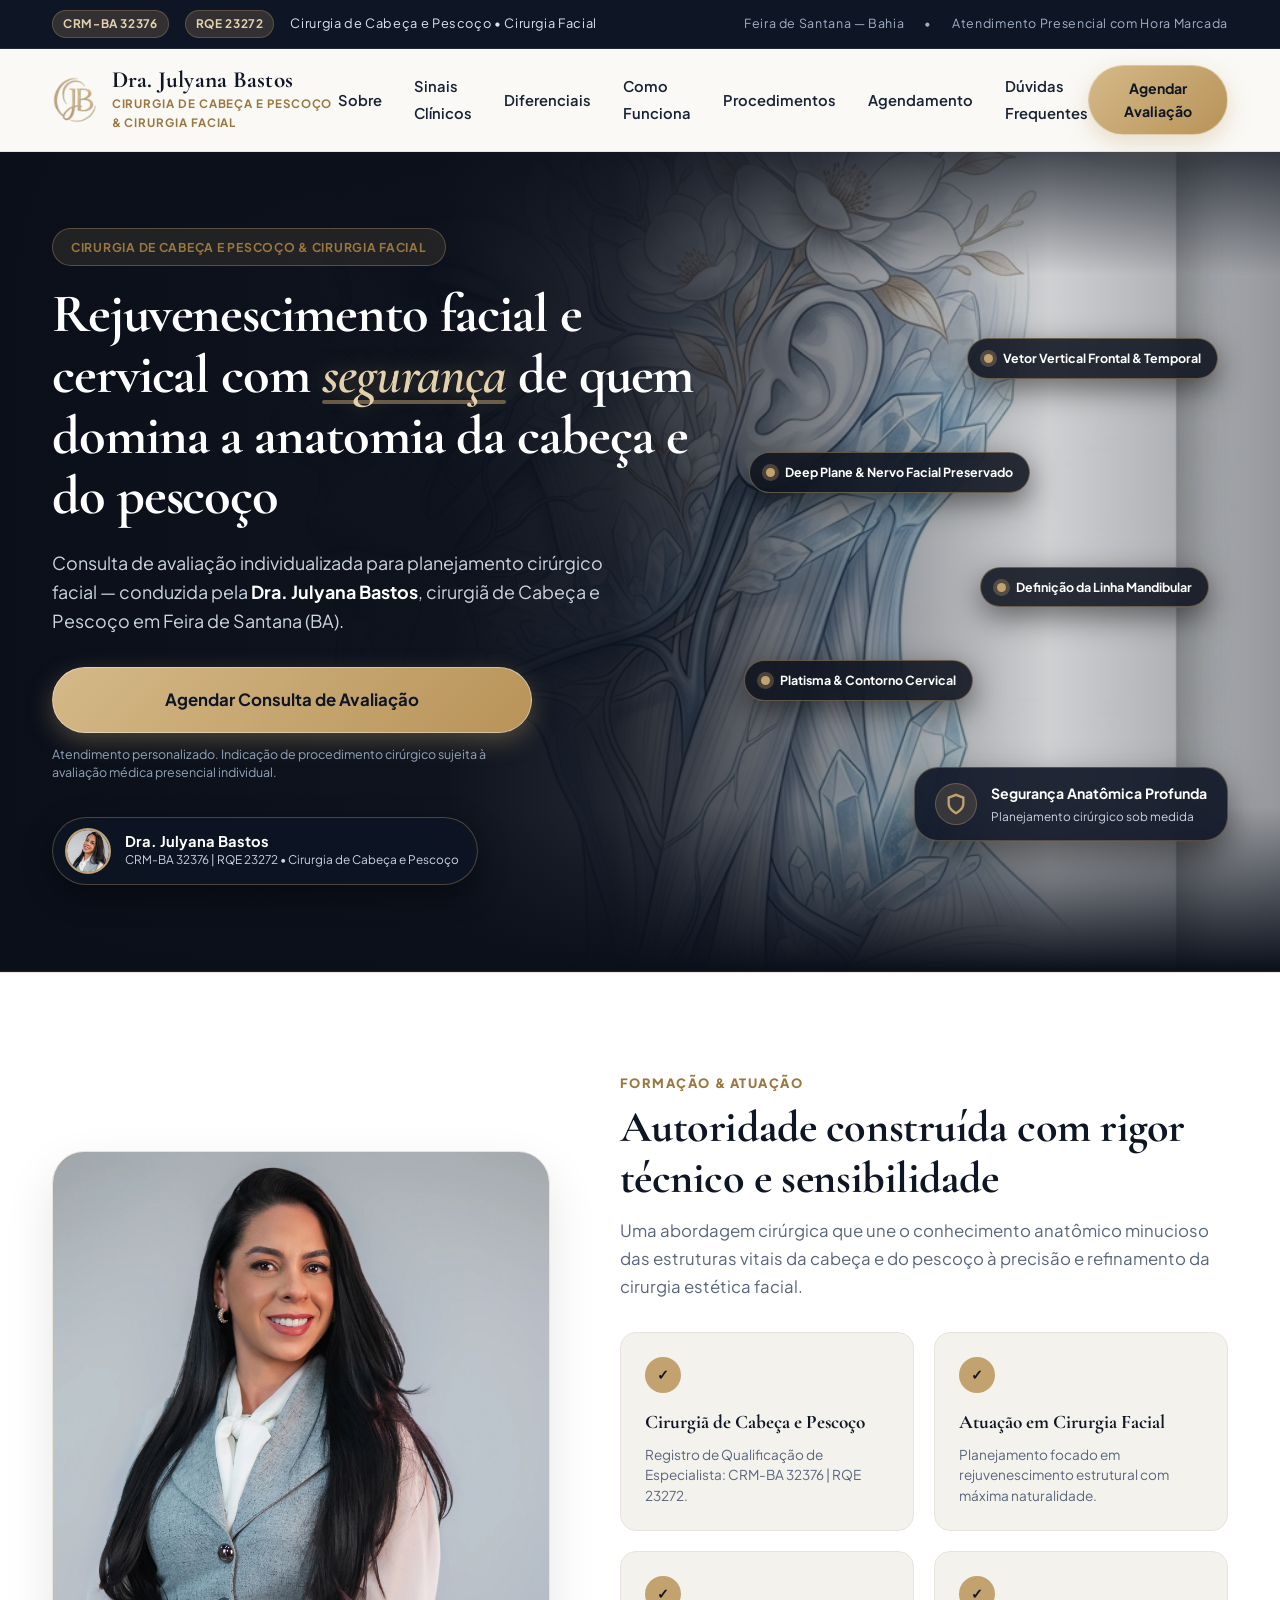
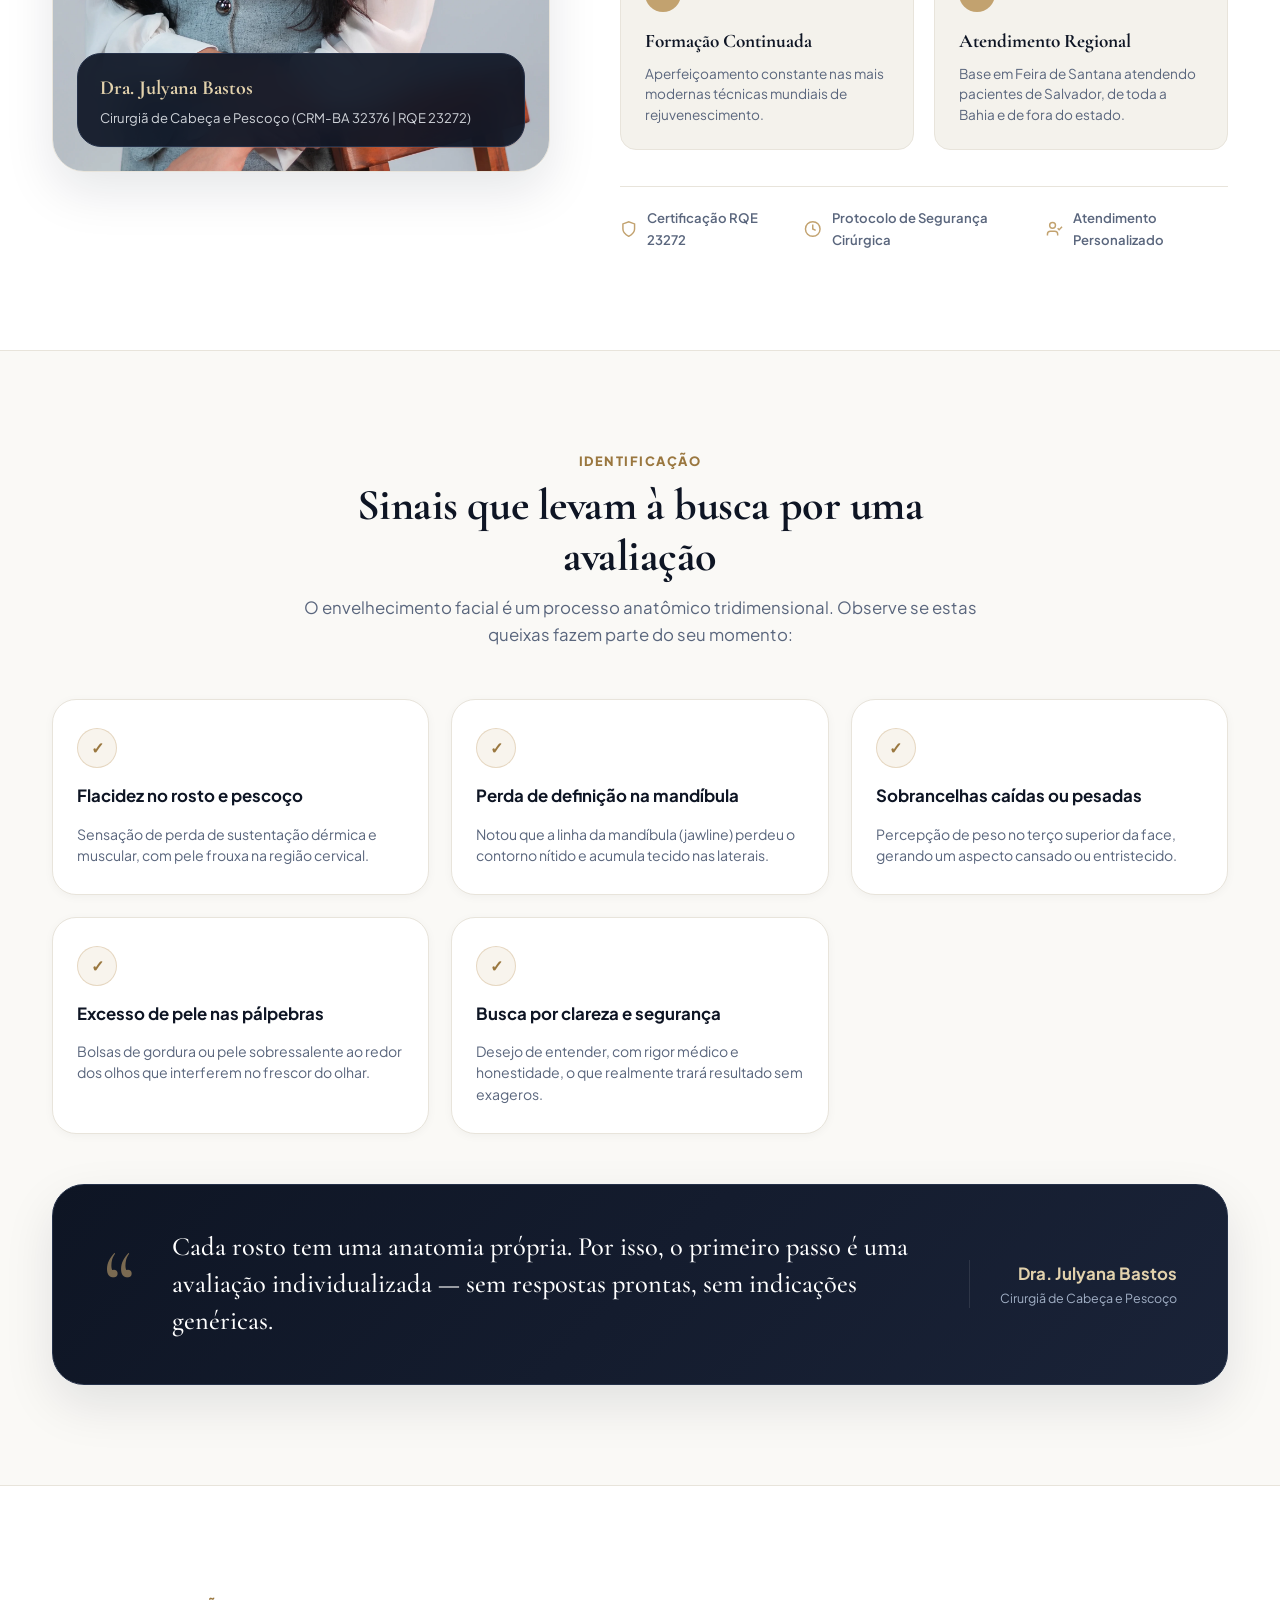
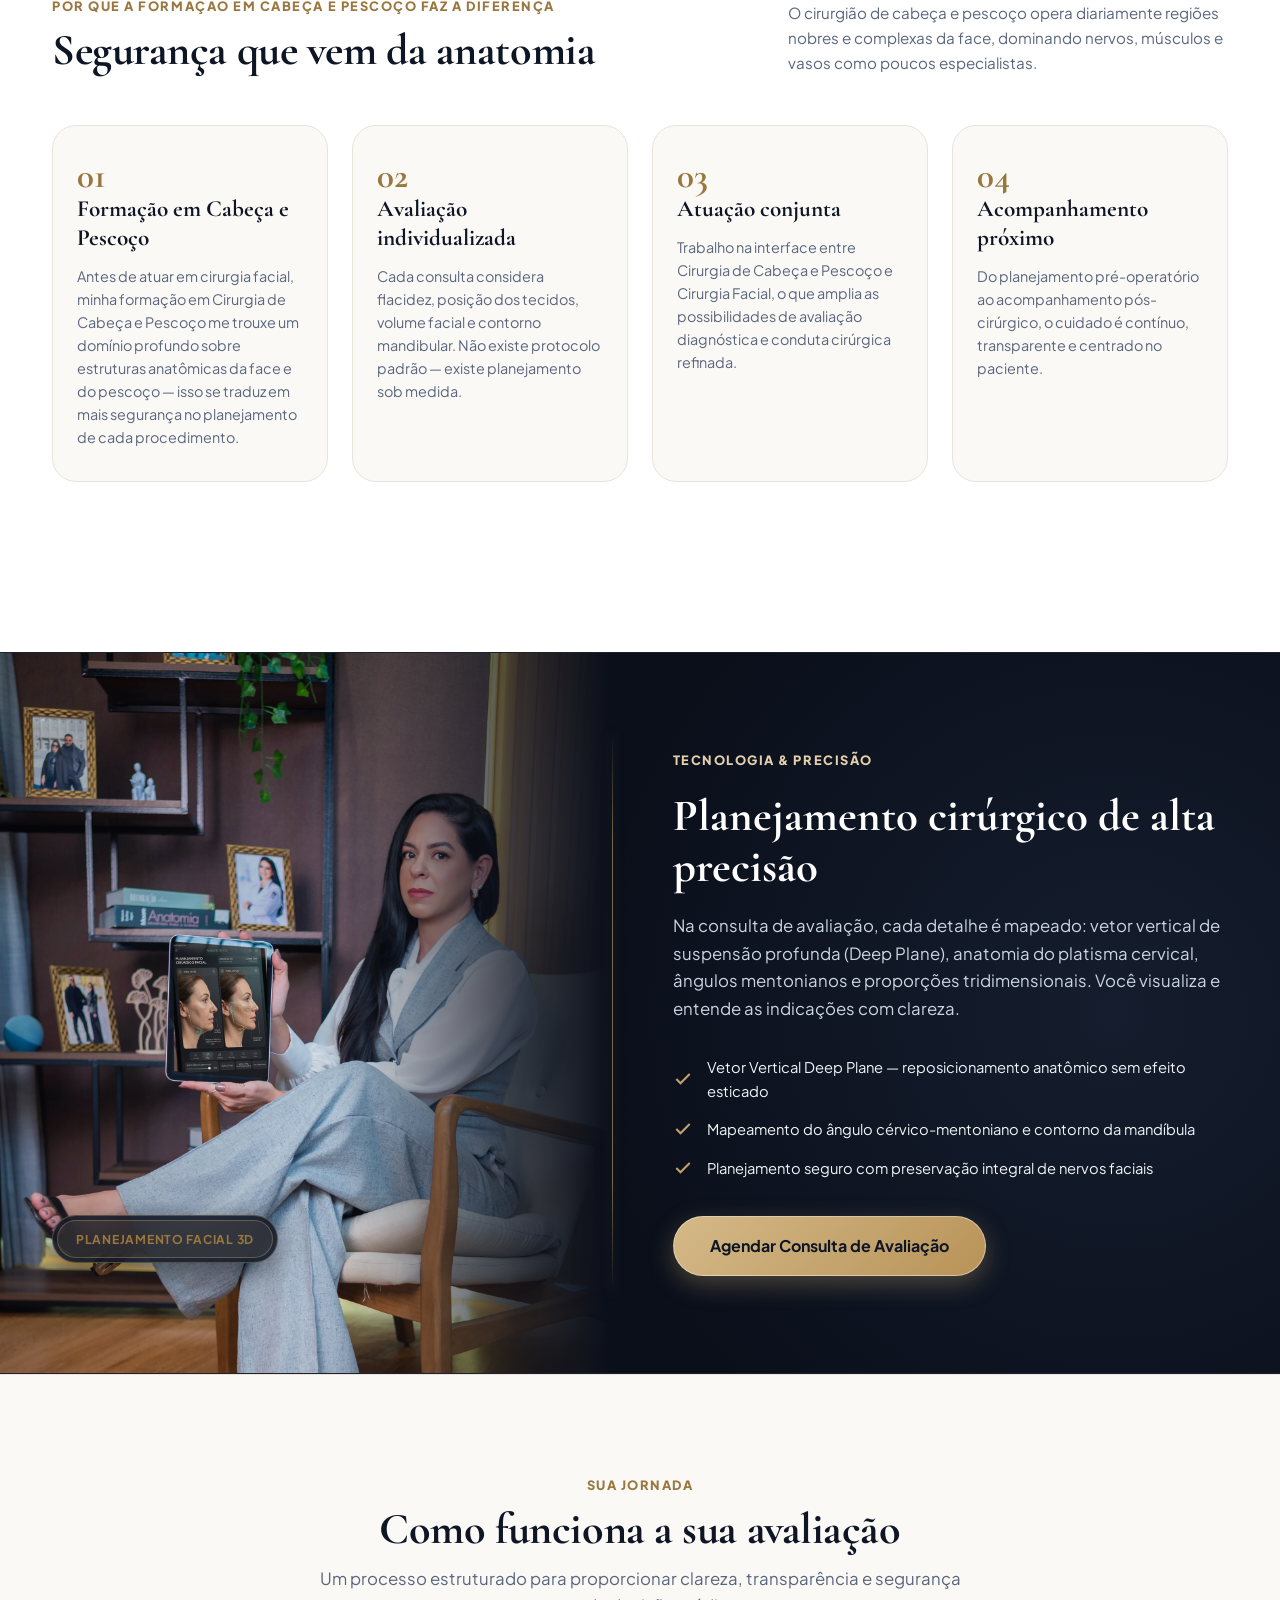
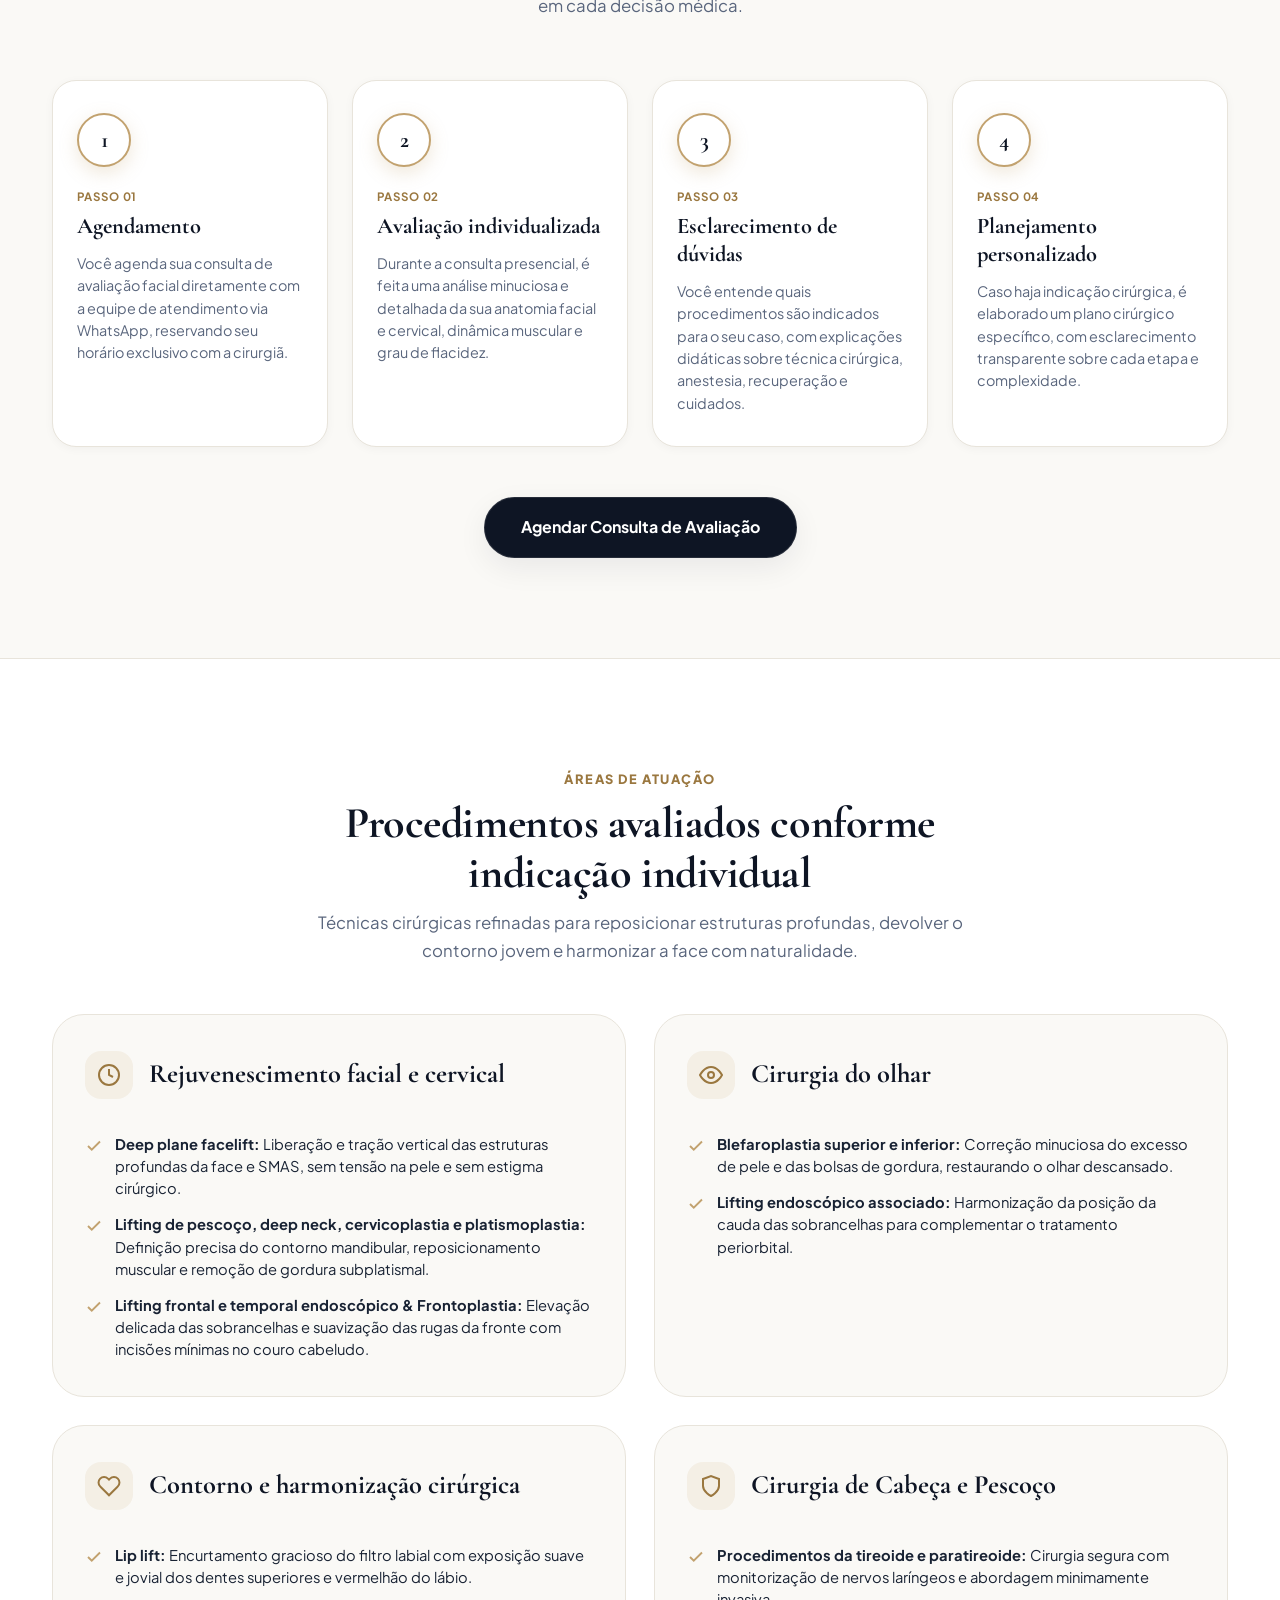
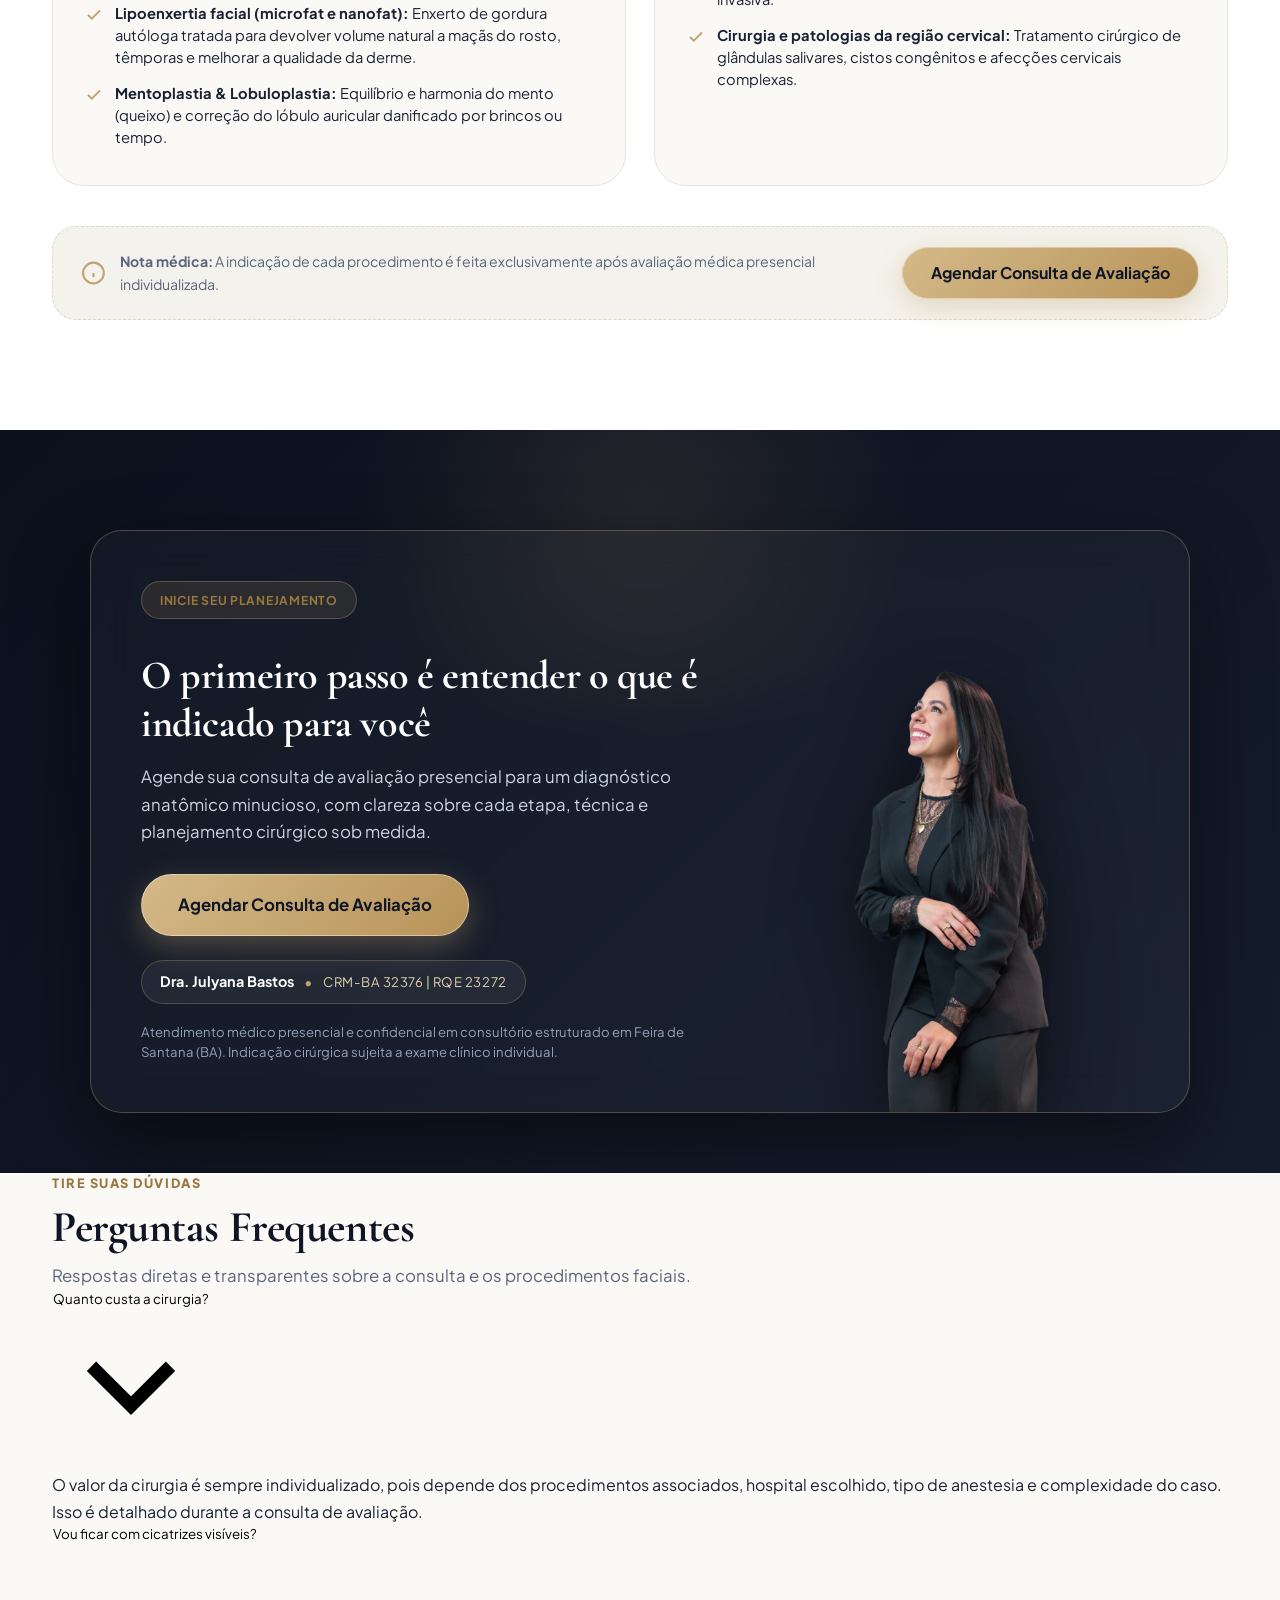
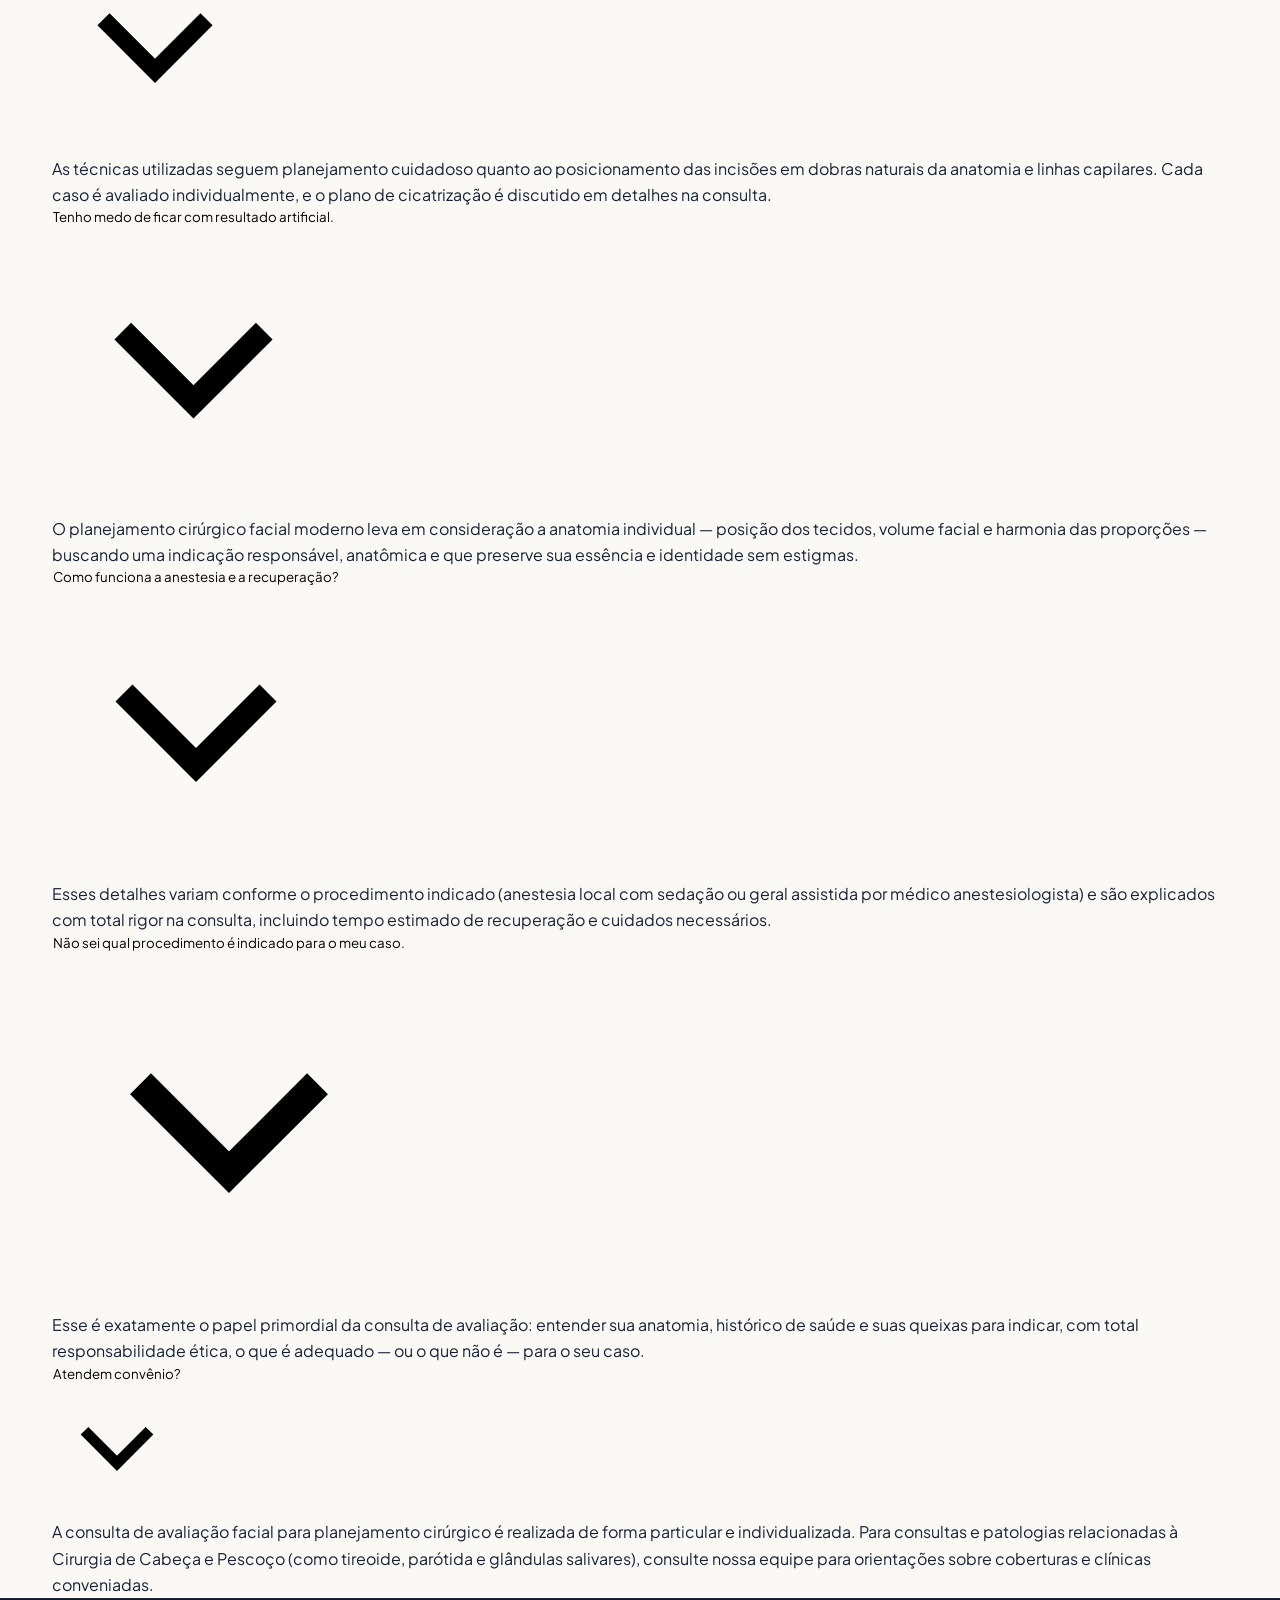
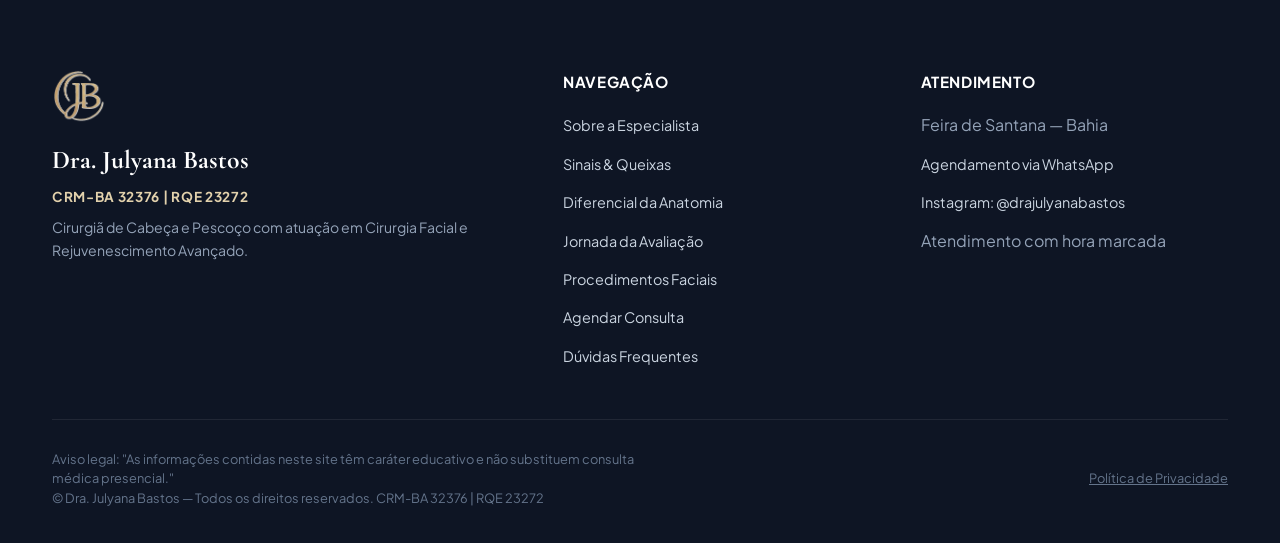
==== commit 72b4589c: "refactor: remove all consultation pricing, remove commercial pricing and location sections, move FAQ" ====
--- a/desktop/index.html
+++ b/desktop/index.html
@@ -4,8 +4,19 @@
   <meta charset="UTF-8">
   <meta name="viewport" content="width=device-width, initial-scale=1.0">
   <title>Dra. Julyana Bastos — Cirurgia de Cabeça e Pescoço & Cirurgia Facial | Feira de Santana (BA)</title>
-  <meta name="description" content="Rejuvenescimento facial e cervical com segurança de quem domina a anatomia da cabeça e do pescoço. Consulta de avaliação por R$ 500 com Dra. Julyana Bastos.">
+  <meta name="description" content="Rejuvenescimento facial e cervical com a segurança de quem domina a anatomia da cabeça e do pescoço. Consulta de avaliação individualizada com a Dra. Julyana Bastos.">
   
+  <!-- Redirecionamento Automático: Dispositivos móveis sempre abrem a versão Mobile dedicada -->
+  <script>
+    (function() {
+      var isMobile = /Android|webOS|iPhone|iPad|iPod|BlackBerry|IEMobile|Opera Mini/i.test(navigator.userAgent) || (window.innerWidth < 992 && window.innerWidth > 0);
+      var urlParams = new URLSearchParams(window.location.search);
+      if (isMobile && urlParams.get('view') !== 'desktop') {
+        window.location.replace('../mobile/index.html' + window.location.search);
+      }
+    })();
+  </script>
+
   <!-- Favicon -->
   <link rel="icon" type="image/webp" href="../assets/images/logo-jb-gold.webp">
 
@@ -25,7 +36,7 @@
       <div class="top-bar-right">
         <span>Feira de Santana — Bahia</span>
         <span>•</span>
-        <a href="#contato">Atendimento Regional & Exterior</a>
+        <a href="#agendamento">Atendimento Presencial com Hora Marcada</a>
       </div>
     </div>
   </div>
@@ -49,13 +60,13 @@
           <li><a href="#diferenciais" class="nav-link">Diferenciais</a></li>
           <li><a href="#como-funciona" class="nav-link">Como Funciona</a></li>
           <li><a href="#procedimentos" class="nav-link">Procedimentos</a></li>
+          <li><a href="#agendamento" class="nav-link">Agendamento</a></li>
           <li><a href="#faq" class="nav-link">Dúvidas Frequentes</a></li>
-          <li><a href="#contato" class="nav-link">Contato</a></li>
         </ul>
       </nav>
 
       <!-- CTA no canto -->
-      <a href="#valor" class="btn btn-gold header-cta-btn" data-whatsapp>
+      <a href="#agendamento" class="btn btn-gold header-cta-btn" data-whatsapp>
         Agendar Avaliação
       </a>
     </div>
@@ -91,8 +102,8 @@
           </p>
 
           <div class="hero-actions">
-            <a href="#valor" class="btn btn-gold hero-cta-btn" data-whatsapp>
-              Agendar minha avaliação — R$ 500
+            <a href="#agendamento" class="btn btn-gold hero-cta-btn" data-whatsapp>
+              Agendar Consulta de Avaliação
             </a>
             <p class="hero-compliance-note">
               Atendimento personalizado. Indicação de procedimento cirúrgico sujeita à avaliação médica presencial individual.
@@ -386,8 +397,8 @@
             </div>
           </div>
 
-          <a href="#valor" class="btn btn-gold" style="width: fit-content; padding: 16px 36px;" data-whatsapp>
-            Quero agendar minha avaliação
+          <a href="#agendamento" class="btn btn-gold" style="width: fit-content; padding: 16px 36px;" data-whatsapp>
+            Agendar Consulta de Avaliação
           </a>
         </div>
       </div>
@@ -411,7 +422,7 @@
           <div class="step-num-bubble">1</div>
           <span class="step-card-tag">Passo 01</span>
           <h3>Agendamento</h3>
-          <p>Você agenda sua consulta de avaliação facial (valor: R$ 500) diretamente com a equipe de atendimento via WhatsApp no dia e horário mais conveniente.</p>
+          <p>Você agenda sua consulta de avaliação facial diretamente com a equipe de atendimento via WhatsApp, reservando seu horário exclusivo com a cirurgiã.</p>
         </div>
 
         <!-- Passo 2 -->
@@ -435,13 +446,13 @@
           <div class="step-num-bubble">4</div>
           <span class="step-card-tag">Passo 04</span>
           <h3>Planejamento personalizado</h3>
-          <p>Caso haja indicação cirúrgica, é elaborado um plano cirúrgico específico, com orçamento detalhado por procedimento, hospital de escolha e complexidade.</p>
+          <p>Caso haja indicação cirúrgica, é elaborado um plano cirúrgico específico, com esclarecimento transparente sobre cada etapa e complexidade.</p>
         </div>
       </div>
 
       <div class="steps-cta-center">
-        <a href="#valor" class="btn btn-navy" style="padding: 16px 36px;" data-whatsapp>
-          Quero agendar minha avaliação — R$ 500
+        <a href="#agendamento" class="btn btn-navy" style="padding: 16px 36px;" data-whatsapp>
+          Agendar Consulta de Avaliação
         </a>
       </div>
     </div>
@@ -556,111 +567,45 @@
             <strong>Nota médica:</strong> A indicação de cada procedimento é feita exclusivamente após avaliação médica presencial individualizada.
           </p>
         </div>
-        <a href="#valor" class="btn btn-gold" style="padding: 12px 28px; white-space: nowrap;" data-whatsapp>
-          Agendar avaliação para saber o que é indicado
+        <a href="#agendamento" class="btn btn-gold" style="padding: 12px 28px; white-space: nowrap;" data-whatsapp>
+          Agendar Consulta de Avaliação
         </a>
       </div>
     </div>
   </section>
 
-  <!-- 8. SEÇÃO DE VALOR — CONSULTA (R$ 500) -->
-  <section class="pricing-section" id="valor">
+  <!-- 8. INICIE SEU PLANEJAMENTO (DOBRA DE AGENDAMENTO EXCLUSIVO COM A DRA. JULYANA) -->
+  <section class="final-cta-section" id="agendamento">
     <div class="container">
-      <div class="pricing-card-desktop">
-        <span class="pricing-badge-corner">Consulta Individualizada</span>
-
-        <!-- Lado Esquerdo: Inclusões da Consulta -->
-        <div class="pricing-left">
-          <span class="section-label" style="color: var(--color-gold-light);">Investimento Inicial</span>
-          <h3>Consulta de Avaliação Facial</h3>
-          <p class="pricing-left-desc">
-            Avaliação individualizada + planejamento cirúrgico personalizado (quando indicado), conduzida pela Dra. Julyana Bastos.
+      <div class="final-cta-container-box">
+        <div class="final-cta-content">
+          <span class="badge-pill badge-gold" style="margin-bottom: 16px;">Inicie seu planejamento</span>
+          <h2 class="final-cta-title">O primeiro passo é entender o que é indicado para você</h2>
+          <p class="final-cta-subtitle">
+            Agende sua consulta de avaliação presencial para um diagnóstico anatômico minucioso, com clareza sobre cada etapa, técnica e planejamento cirúrgico sob medida.
           </p>
-
-          <ul class="pricing-inclusions-list">
-            <li class="pricing-inclusion-row">
-              <svg width="20" height="20" viewBox="0 0 24 24" fill="none" stroke="currentColor" stroke-width="2.5"><polyline points="20 6 9 17 4 12"></polyline></svg>
-              <span>Análise detalhada da anatomia facial e cervical e dinâmica tecidual</span>
-            </li>
-            <li class="pricing-inclusion-row">
-              <svg width="20" height="20" viewBox="0 0 24 24" fill="none" stroke="currentColor" stroke-width="2.5"><polyline points="20 6 9 17 4 12"></polyline></svg>
-              <span>Esclarecimento técnico transparente sobre os procedimentos possíveis</span>
-            </li>
-            <li class="pricing-inclusion-row">
-              <svg width="20" height="20" viewBox="0 0 24 24" fill="none" stroke="currentColor" stroke-width="2.5"><polyline points="20 6 9 17 4 12"></polyline></svg>
-              <span>Espaço acolhedor e dedicado para tirar todas as suas dúvidas com calma</span>
-            </li>
-            <li class="pricing-inclusion-row">
-              <svg width="20" height="20" viewBox="0 0 24 24" fill="none" stroke="currentColor" stroke-width="2.5"><polyline points="20 6 9 17 4 12"></polyline></svg>
-              <span>Orçamento cirúrgico detalhado por procedimento, hospital e anestesia</span>
-            </li>
-          </ul>
-        </div>
-
-        <!-- Lado Direito: Liquid Glass Card (Inspirado no component 21st.dev) -->
-        <div class="liquid-card-wrapper">
-          <!-- Badge de Atendimento Exclusivo posicionado no espaço acima do card (sai do rosto da Dra.) -->
-          <div class="liquid-top-badge-wrap">
-            <div class="liquid-card-badge">
-              <span class="liquid-badge-dot"></span>
-              Atendimento Presencial Exclusivo
-            </div>
-          </div>
-
-          <div class="liquid-glass-card">
-            <!-- Camada de imagem e profundidade no fundo do vidro -->
-            <div class="liquid-card-backdrop">
-              <img src="../assets/images/dra-perfil.webp" alt="Dra. Julyana Bastos" class="liquid-card-bg-img">
-              <div class="liquid-card-overlay"></div>
-            </div>
-
-            <!-- Conteúdo Refinado do Vidro Líquido com rosto livre -->
-            <div class="liquid-card-content">
-              <div class="liquid-face-clearance" aria-hidden="true"></div>
-
-              <div class="liquid-card-header">
-                <span class="liquid-card-subtitle">Valor da Consulta</span>
-                
-                <div class="liquid-pricing-wrap">
-                  <span class="liquid-pricing-curr">R$</span>
-                  <span class="liquid-pricing-number">500</span>
-                </div>
-
-                <p class="liquid-pricing-caption">
-                  Reserva de horário exclusivo com a cirurgiã
-                </p>
-              </div>
-
-              <div class="liquid-card-cta-box">
-                <a href="#valor" class="btn btn-gold liquid-btn" data-whatsapp>
-                  Agendar minha consulta
-                </a>
-              </div>
-
-              <p class="liquid-card-footnote">
-                O orçamento cirúrgico é individualizado, considerando procedimentos associados, hospital, equipe anestésica e complexidade de cada caso.
-              </p>
-            </div>
-          </div>
+          <div class="final-cta-btn-wrap">
+            <a href="#agendamento" class="btn btn-gold final-cta-main-btn" data-whatsapp>
+              Agendar Consulta de Avaliação
+            </a>
+          </div>
+          <div class="final-cta-doctor-chip">
+            <span class="final-doc-name">Dra. Julyana Bastos</span>
+            <span class="final-doc-sep">•</span>
+            <span class="final-doc-crm">CRM-BA 32376 | RQE 23272</span>
+          </div>
+          <p class="final-cta-legal">
+            Atendimento médico presencial e confidencial em consultório estruturado em Feira de Santana (BA). Indicação cirúrgica sujeita a exame clínico individual.
+          </p>
+        </div>
+        <div class="final-cta-visual">
+          <img src="../assets/images/dra-editorial-cutout.webp" alt="Dra. Julyana Bastos — Cirurgia de Cabeça e Pescoço e Cirurgia Facial" class="final-cta-doctor-img">
         </div>
       </div>
     </div>
   </section>
 
-  <!-- SVG Filter Defs para o Liquid Glass Effect -->
-  <svg class="liquid-glass-svg-defs" aria-hidden="true" style="position: absolute; width: 0; height: 0; overflow: hidden; pointer-events: none;">
-    <defs>
-      <filter id="container-glass" x="0%" y="0%" width="100%" height="100%" color-interpolation-filters="sRGB">
-        <feTurbulence type="fractalNoise" baseFrequency="0.02 0.02" numOctaves="1" seed="1" result="turbulence" />
-        <feGaussianBlur in="turbulence" stdDeviation="2" result="blurredNoise" />
-        <feDisplacementMap in="SourceGraphic" in2="blurredNoise" scale="90" xChannelSelector="R" yChannelSelector="B" result="displaced" />
-        <feGaussianBlur in="displaced" stdDeviation="3" result="finalBlur" />
-        <feComposite in="finalBlur" in2="finalBlur" operator="over" />
-      </filter>
-    </defs>
-  </svg>
-
-  <!-- 9. FAQ — PERGUNTAS FREQUENTES -->
+  <!-- 9. FAQ — PERGUNTAS FREQUENTES (POSICIONADO APÓS O AGENDAMENTO E ANTES DO RODAPÉ) -->
   <section class="faq-section" id="faq">
     <div class="container">
       <div class="faq-header">
@@ -745,7 +690,7 @@
           </button>
           <div class="faq-a-body">
             <p class="faq-a-text">
-              A consulta de avaliação facial divulgada é exclusivamente particular (R$ 500). Para consultas e patologias da Cirurgia de Cabeça e Pescoço (como tireoide e glândulas salivares), alguns convênios são aceitos conforme a clínica conveniada.
+              A consulta de avaliação facial para planejamento cirúrgico é realizada de forma particular e individualizada. Para consultas e patologias relacionadas à Cirurgia de Cabeça e Pescoço (como tireoide, parótida e glândulas salivares), consulte nossa equipe para orientações sobre coberturas e clínicas conveniadas.
             </p>
           </div>
         </div>
@@ -753,82 +698,7 @@
     </div>
   </section>
 
-  <!-- 10. LOCALIZAÇÃO E ATENDIMENTO -->
-  <section class="location-section" id="contato">
-    <div class="location-bg-overlay"></div>
-    <div class="location-doctor-backdrop">
-      <img src="../assets/images/dra-editorial-cutout.webp" alt="Dra. Julyana Bastos — Atendimento em Feira de Santana">
-    </div>
-    <div class="container location-inner">
-      <div class="location-content">
-        <span class="section-label" style="color: var(--color-gold-light);">Feira de Santana — Bahia</span>
-        <h2 class="section-title" style="color: #FFFFFF;">Atendimento em Feira de Santana, com pacientes de toda a Bahia e do Brasil</h2>
-        <p class="location-desc">
-          Recebo pacientes de <strong>Feira de Santana e região</strong>, além de Petrolina, Luís Eduardo Magalhães, Salvador, Vitória da Conquista, Irecê, Serrinha, Coité e outras cidades — inclusive pacientes de fora do estado e do exterior.
-        </p>
-
-        <div class="loc-cities-pills-desktop">
-          <span class="loc-pill main-city">Feira de Santana (Base)</span>
-          <span class="loc-pill regional">Salvador</span>
-          <span class="loc-pill">Petrolina</span>
-          <span class="loc-pill">Luís Eduardo Magalhães</span>
-          <span class="loc-pill">Vitória da Conquista</span>
-          <span class="loc-pill">Irecê</span>
-          <span class="loc-pill">Serrinha</span>
-          <span class="loc-pill">Conceição do Coité</span>
-          <span class="loc-pill regional">Outros Estados & Exterior</span>
-        </div>
-
-        <div class="location-perks">
-          <div class="loc-perk-item">
-            <div class="loc-perk-icon">
-              <svg width="20" height="20" viewBox="0 0 24 24" fill="none" stroke="currentColor" stroke-width="2"><path d="M21 10c0 7-9 13-9 13s-9-6-9-13a9 9 0 0 1 18 0z"></path><circle cx="12" cy="10" r="3"></circle></svg>
-            </div>
-            <div>
-              <h4>Consultório Estruturado & Acolhedor</h4>
-              <p>Ambiente com máxima privacidade, conforto e logística facilitada para pacientes que vêm de outras regiões.</p>
-            </div>
-          </div>
-          <div class="loc-perk-item">
-            <div class="loc-perk-icon">
-              <svg width="20" height="20" viewBox="0 0 24 24" fill="none" stroke="currentColor" stroke-width="2"><circle cx="12" cy="12" r="10"></circle><polyline points="12 6 12 12 14 14"></polyline></svg>
-            </div>
-            <div>
-              <h4>Atendimento com Horário Exclusivo</h4>
-              <p>Tempo de consulta dedicado para analisar cada vetor e estrutura sem pressa.</p>
-            </div>
-          </div>
-        </div>
-
-        <div style="margin-top: 32px;">
-          <a href="#valor" class="btn btn-gold" data-whatsapp style="padding: 16px 36px; font-size: 1rem;">
-            Agendar minha avaliação — R$ 500
-          </a>
-        </div>
-      </div>
-    </div>
-  </section>
-
-  <!-- 11. CTA FINAL -->
-  <section class="final-cta-section">
-    <div class="container">
-      <div class="final-cta-container-box">
-        <span class="badge-pill badge-gold" style="margin-bottom: 16px;">Inicie seu planejamento</span>
-        <h2 class="final-cta-title">O primeiro passo é entender o que é indicado para você</h2>
-        <p class="final-cta-subtitle">
-          Agende sua consulta de avaliação facial e tenha um planejamento individualizado, com clareza sobre cada etapa, técnica e orçamento.
-        </p>
-        <a href="#valor" class="btn btn-gold" style="padding: 18px 44px; font-size: 1.1rem;" data-whatsapp>
-          Agendar minha avaliação — R$ 500
-        </a>
-        <p style="font-size: 0.78rem; color: #94A3B8; margin-top: 20px; line-height: 1.5; max-width: 600px; margin-left: auto; margin-right: auto;">
-          Atendimento médico individualizado. Este espaço tem caráter informativo e não promete resultados — a indicação cirúrgica é definida exclusivamente após avaliação presencial.
-        </p>
-      </div>
-    </div>
-  </section>
-
-  <!-- 12. FOOTER -->
+  <!-- 10. FOOTER (A ÚLTIMA DOBRA) -->
   <footer class="footer">
     <div class="container">
       <div class="footer-top-grid">
@@ -849,7 +719,8 @@
             <li><a href="#diferenciais">Diferencial da Anatomia</a></li>
             <li><a href="#como-funciona">Jornada da Avaliação</a></li>
             <li><a href="#procedimentos">Procedimentos Faciais</a></li>
-            <li><a href="#valor">Valor da Consulta</a></li>
+            <li><a href="#agendamento">Agendar Consulta</a></li>
+            <li><a href="#faq">Dúvidas Frequentes</a></li>
           </ul>
         </div>
 
@@ -857,7 +728,7 @@
           <h4>Atendimento</h4>
           <ul class="footer-links-list">
             <li><span>Feira de Santana — Bahia</span></li>
-            <li><a href="#valor" data-whatsapp>Agendamento via WhatsApp</a></li>
+            <li><a href="#agendamento" data-whatsapp>Agendamento via WhatsApp</a></li>
             <li><a href="https://instagram.com" target="_blank" rel="noopener">Instagram: @drajulyanabastos</a></li>
             <li><span>Atendimento com hora marcada</span></li>
           </ul>
@@ -986,7 +857,7 @@
 
         <div class="icp-modal-footer-note">
           <svg width="15" height="15" viewBox="0 0 24 24" fill="none" stroke="#C2A26F" stroke-width="2.5"><rect x="3" y="11" width="18" height="11" rx="2" ry="2"></rect><path d="M7 11V7a5 5 0 0 1 10 0v4"></path></svg>
-          <span>Ambiente seguro. Sigilo médico garantido. Consulta presencial em Feira de Santana - BA (R$ 500).</span>
+          <span>Ambiente seguro. Sigilo médico garantido. Atendimento presencial em Feira de Santana - BA.</span>
         </div>
       </form>
     </div>
--- a/desktop/style.css
+++ b/desktop/style.css
@@ -1240,527 +1240,130 @@
 }
 
 /* ==========================================================================
-   SEÇÃO DE VALOR — CONSULTA (R$ 500)
+   FINAL CTA / AGENDAMENTO SECTION (EDITORIAL LUXURY SPLIT CARD)
    ========================================================================== */
-.pricing-section {
-  padding: 110px 0;
-  background: linear-gradient(135deg, var(--color-navy) 0%, #151C2C 100%);
+.final-cta-section {
+  padding: 100px 0 60px;
+  background: linear-gradient(135deg, #0B101D 0%, #151C2C 100%);
   color: #FFFFFF;
   position: relative;
   overflow: hidden;
 }
 
-.pricing-section::before {
+.final-cta-section::before {
   content: "";
   position: absolute;
-  top: -150px;
-  right: -100px;
-  width: 500px;
-  height: 500px;
+  top: -120px;
+  left: 50%;
+  transform: translateX(-50%);
+  width: 700px;
+  height: 400px;
   border-radius: 50%;
   background: radial-gradient(circle, rgba(194, 162, 111, 0.12) 0%, transparent 70%);
   pointer-events: none;
 }
 
-.pricing-card-desktop {
-  max-width: 900px;
+.final-cta-container-box {
+  max-width: 1100px;
   margin: 0 auto;
   background: rgba(255, 255, 255, 0.03);
   border: 1.5px solid var(--color-border-gold);
   border-radius: var(--radius-xl);
-  padding: 50px 60px;
+  padding: 50px 50px 0 50px;
   backdrop-filter: blur(20px);
   -webkit-backdrop-filter: blur(20px);
   box-shadow: 0 30px 80px rgba(0, 0, 0, 0.45);
   display: grid;
-  grid-template-columns: 1.15fr 0.85fr;
-  gap: 50px;
-  align-items: center;
-  position: relative;
-}
-
-.pricing-badge-corner {
-  position: absolute;
-  top: -15px;
-  left: 50px;
-  background: linear-gradient(135deg, #D4B988 0%, #B89358 100%);
-  color: #0E1524;
-  font-size: 0.74rem;
-  font-weight: 800;
-  letter-spacing: 0.08em;
-  text-transform: uppercase;
-  padding: 6px 20px;
-  border-radius: var(--radius-full);
-}
-
-.pricing-left h3 {
+  grid-template-columns: 1.25fr 0.85fr;
+  gap: 40px;
+  align-items: flex-end;
+  position: relative;
+  overflow: hidden;
+}
+
+.final-cta-content {
+  text-align: left;
+  padding-bottom: 50px;
+  position: relative;
+  z-index: 2;
+}
+
+.final-cta-title {
   font-family: var(--font-serif);
-  font-size: 2.2rem;
-  color: #FFFFFF;
-  margin-bottom: 8px;
-}
-
-.pricing-left-desc {
-  font-size: 0.95rem;
-  color: #CBD5E1;
-  margin-bottom: 24px;
-}
-
-.pricing-inclusions-list {
-  list-style: none;
-  display: flex;
-  flex-direction: column;
-  gap: 14px;
-}
-
-.pricing-inclusion-row {
-  display: flex;
-  align-items: flex-start;
-  gap: 12px;
-  font-size: 0.92rem;
-  color: #E2E8F0;
-}
-
-.pricing-inclusion-row svg {
-  color: var(--color-gold-light);
-  flex-shrink: 0;
-  margin-top: 3px;
-}
-
-/* ==========================================================================
-   LIQUID GLASS CARD — COMPONENTE 21ST.DEV ADAPTADO
-   ========================================================================== */
-.liquid-card-wrapper {
-  position: relative;
-  width: 100%;
-}
-
-.liquid-glass-card {
-  position: relative;
-  border-radius: 24px;
-  overflow: hidden;
-  border: 1px solid rgba(255, 255, 255, 0.22);
-  background: rgba(14, 21, 36, 0.45);
-  backdrop-filter: blur(20px) url("#container-glass");
-  -webkit-backdrop-filter: blur(20px);
-  /* Sombras e chanfros ópticos de refração líquida */
-  box-shadow: 
-    0 0 10px rgba(0, 0, 0, 0.1),
-    0 20px 40px rgba(0, 0, 0, 0.4),
-    inset 3px 3px 1px -3.5px rgba(255, 255, 255, 0.15),
-    inset -3px -3px 1px -3.5px rgba(255, 255, 255, 0.85),
-    inset 1px 1px 1px -0.5px rgba(255, 255, 255, 0.6),
-    inset -1px -1px 1px -0.5px rgba(255, 255, 255, 0.6),
-    inset 0 0 8px 6px rgba(255, 255, 255, 0.08),
-    inset 0 0 2px 2px rgba(255, 255, 255, 0.06),
-    0 0 24px rgba(194, 162, 111, 0.22);
-  transition: all 0.4s cubic-bezier(0.16, 1, 0.3, 1);
-}
-
-.liquid-glass-card:hover {
-  transform: translateY(-4px);
-  border-color: rgba(194, 162, 111, 0.45);
-  box-shadow: 
-    0 0 14px rgba(0, 0, 0, 0.15),
-    0 25px 50px rgba(0, 0, 0, 0.5),
-    inset 3px 3px 1px -3.5px rgba(255, 255, 255, 0.25),
-    inset -3px -3px 1px -3.5px rgba(255, 255, 255, 0.95),
-    inset 1px 1px 1px -0.5px rgba(255, 255, 255, 0.7),
-    inset -1px -1px 1px -0.5px rgba(255, 255, 255, 0.7),
-    inset 0 0 10px 8px rgba(194, 162, 111, 0.18),
-    0 0 35px rgba(194, 162, 111, 0.35);
-}
-
-.liquid-card-backdrop {
-  position: absolute;
-  inset: 0;
-  z-index: 0;
-  overflow: hidden;
-}
-
-.liquid-card-bg-img {
-  width: 100%;
-  height: 100%;
-  object-fit: cover;
-  object-position: center 20%;
-  opacity: 0.24;
-  filter: grayscale(40%) contrast(1.1);
-  transform: scale(1.05);
-  transition: transform 0.6s ease, opacity 0.6s ease;
-}
-
-.liquid-glass-card:hover .liquid-card-bg-img {
-  transform: scale(1.1);
-  opacity: 0.32;
-}
-
-.liquid-card-overlay {
-  position: absolute;
-  inset: 0;
-  background: linear-gradient(180deg, rgba(14, 21, 36, 0.5) 0%, rgba(14, 21, 36, 0.92) 75%, #0E1524 100%);
-}
-
-.liquid-card-content {
-  position: relative;
-  z-index: 2;
-  padding: 30px 28px 36px;
-  display: flex;
-  flex-direction: column;
-  align-items: center;
-  text-align: center;
-}
-
-/* Espaço acima do card onde o badge de atendimento exclusivo fica com destaque */
-.liquid-top-badge-wrap {
-  display: flex;
-  justify-content: center;
-  margin-bottom: 16px;
-  position: relative;
-  z-index: 5;
-}
-
-.liquid-card-badge {
-  display: inline-flex;
-  align-items: center;
-  gap: 8px;
-  background: rgba(14, 21, 36, 0.92);
-  border: 1px solid rgba(194, 162, 111, 0.45);
-  padding: 8px 20px;
-  border-radius: var(--radius-full);
-  font-size: 0.74rem;
-  font-weight: 700;
-  letter-spacing: 0.08em;
-  text-transform: uppercase;
-  color: var(--color-gold-light);
-  backdrop-filter: blur(12px);
-  -webkit-backdrop-filter: blur(12px);
-  box-shadow: 0 6px 20px rgba(0, 0, 0, 0.4);
-}
-
-/* Área livre para o rosto da Dra. Julyana brilhar desobstruído dentro do vidro */
-.liquid-face-clearance {
-  height: 65px;
-  pointer-events: none;
-}
-
-.liquid-badge-dot {
-  width: 6px;
-  height: 6px;
-  border-radius: 50%;
-  background: var(--color-gold);
-  box-shadow: 0 0 8px var(--color-gold);
-}
-
-.liquid-card-header {
-  margin-bottom: 24px;
-}
-
-.liquid-card-subtitle {
-  font-size: 0.8rem;
-  text-transform: uppercase;
-  letter-spacing: 0.1em;
-  color: #A2B0C6;
-  font-weight: 700;
-  display: block;
-}
-
-.liquid-pricing-wrap {
-  display: flex;
-  align-items: baseline;
-  justify-content: center;
-  gap: 6px;
-  margin: 10px 0 6px;
-}
-
-.liquid-pricing-curr {
-  font-size: 1.6rem;
-  font-weight: 600;
-  color: var(--color-gold-light);
-}
-
-.liquid-pricing-number {
-  font-family: var(--font-serif);
-  font-size: 4.8rem;
-  font-weight: 700;
-  color: #FFFFFF;
-  line-height: 1;
-  text-shadow: 0 4px 20px rgba(0, 0, 0, 0.4);
-}
-
-.liquid-pricing-caption {
-  font-size: 0.82rem;
-  color: #CBD5E1;
-}
-
-.liquid-card-cta-box {
-  width: 100%;
-  margin-bottom: 18px;
-}
-
-.liquid-btn {
-  width: 100%;
-  padding: 16px 24px;
-  font-size: 0.95rem;
-  box-shadow: 0 8px 25px rgba(194, 162, 111, 0.4);
-}
-
-.liquid-card-footnote {
-  font-size: 0.74rem;
-  color: #94A3B8;
-  line-height: 1.45;
-}
-
-/* ==========================================================================
-   FAQ SECTION — DÚVIDAS FREQUENTES
-   ========================================================================== */
-.faq-section {
-  padding: 110px 0;
-  background: var(--color-bg);
-}
-
-.faq-header {
-  text-align: center;
-  max-width: 650px;
-  margin: 0 auto 50px;
-}
-
-.faq-grid-desktop {
-  max-width: 900px;
-  margin: 0 auto;
-  display: flex;
-  flex-direction: column;
-  gap: 16px;
-}
-
-.faq-item-desktop {
-  background: #FFFFFF;
-  border: 1px solid var(--color-border);
-  border-radius: var(--radius-md);
-  overflow: hidden;
-  box-shadow: var(--shadow-sm);
-  transition: all 0.25s ease;
-}
-
-.faq-item-desktop.active {
-  border-color: var(--color-gold);
-  box-shadow: var(--shadow-md);
-}
-
-.faq-q-btn {
-  padding: 22px 28px;
-  display: flex;
-  align-items: center;
-  justify-content: space-between;
-  width: 100%;
-  cursor: pointer;
-}
-
-.faq-q-title {
-  font-size: 1.08rem;
-  font-weight: 700;
-  color: var(--color-navy);
-  text-align: left;
-}
-
-.faq-arrow-icon {
-  width: 22px;
-  height: 22px;
-  color: var(--color-gold-dark);
-  transition: transform 0.3s ease;
-  flex-shrink: 0;
-}
-
-.faq-item-desktop.active .faq-arrow-icon {
-  transform: rotate(180deg);
-}
-
-.faq-a-body {
-  max-height: 0;
-  overflow: hidden;
-  transition: max-height 0.35s ease;
-  padding: 0 28px;
-}
-
-.faq-item-desktop.active .faq-a-body {
-  max-height: 300px;
-  padding-bottom: 24px;
-}
-
-.faq-a-text {
-  font-size: 0.94rem;
-  color: var(--color-text-muted);
-  line-height: 1.65;
-  border-top: 1px solid var(--color-surface-soft);
-  padding-top: 16px;
-}
-
-/* ==========================================================================
-   LOCALIZAÇÃO E ATENDIMENTO — FULL BLEED COM DRA. NO FUNDO E PROFUNDIDADE
-   ========================================================================== */
-.location-section {
-  position: relative;
-  background: radial-gradient(circle at 75% 50%, #162238 0%, #0A0F1A 75%);
-  color: #FFFFFF;
-  padding: 120px 0;
-  overflow: hidden;
-  border-top: 1px solid rgba(255, 255, 255, 0.08);
-  border-bottom: 1px solid rgba(255, 255, 255, 0.08);
-  min-height: 680px;
-  display: flex;
-  align-items: center;
-}
-
-.location-bg-overlay {
-  position: absolute;
-  inset: 0;
-  background: linear-gradient(90deg, #0A0F1A 0%, rgba(10, 15, 26, 0.95) 48%, rgba(10, 15, 26, 0.6) 68%, transparent 100%);
-  z-index: 2;
-  pointer-events: none;
-}
-
-.location-doctor-backdrop {
-  position: absolute;
-  right: 0;
-  bottom: 0;
-  height: 100%;
-  width: 55%;
-  z-index: 1;
-  display: flex;
-  align-items: flex-end;
-  justify-content: flex-end;
-  pointer-events: none;
-}
-
-.location-doctor-backdrop img {
-  height: 98%;
-  width: auto;
-  max-width: 100%;
-  object-fit: contain;
-  object-position: bottom right;
-  filter: drop-shadow(0 20px 60px rgba(0, 0, 0, 0.8));
-}
-
-.location-inner {
-  position: relative;
-  z-index: 3;
-  width: 100%;
-}
-
-.location-content {
-  max-width: 620px;
-}
-
-.location-desc {
+  font-size: 2.5rem;
+  color: #FFFFFF;
+  line-height: 1.2;
+  margin: 16px 0;
+  letter-spacing: -0.01em;
+}
+
+.final-cta-subtitle {
   font-size: 1.05rem;
   color: #CBD5E1;
-  margin-top: 14px;
   line-height: 1.65;
-}
-
-.loc-cities-pills-desktop {
-  display: flex;
-  flex-wrap: wrap;
+  margin: 0 0 28px;
+}
+
+.final-cta-btn-wrap {
+  margin-bottom: 24px;
+}
+
+.final-cta-main-btn {
+  padding: 16px 36px;
+  font-size: 1.05rem;
+  font-weight: 700;
+  box-shadow: 0 10px 30px rgba(194, 162, 111, 0.35);
+}
+
+.final-cta-doctor-chip {
+  display: inline-flex;
+  align-items: center;
   gap: 10px;
-  margin: 24px 0 28px;
-}
-
-.loc-pill {
   background: rgba(255, 255, 255, 0.06);
-  border: 1px solid rgba(255, 255, 255, 0.12);
-  padding: 8px 16px;
+  border: 1px solid rgba(194, 162, 111, 0.3);
+  padding: 8px 18px;
   border-radius: var(--radius-full);
-  font-size: 0.84rem;
-  font-weight: 600;
-  color: #E2E8F0;
-  backdrop-filter: blur(10px);
-}
-
-.loc-pill.main-city {
-  background: linear-gradient(135deg, #D4B988 0%, #B89358 100%);
-  color: #0E1524;
-  font-weight: 800;
-  border-color: rgba(255, 255, 255, 0.3);
-}
-
-.loc-pill.regional {
-  background: rgba(194, 162, 111, 0.15);
+  margin-bottom: 18px;
+}
+
+.final-doc-name {
+  font-weight: 700;
+  color: #FFFFFF;
+  font-size: 0.9rem;
+}
+
+.final-doc-sep {
+  color: var(--color-gold);
+}
+
+.final-doc-crm {
   color: var(--color-gold-light);
-  border-color: rgba(194, 162, 111, 0.3);
-}
-
-.location-perks {
-  display: flex;
-  flex-direction: column;
-  gap: 16px;
-  margin-top: 24px;
-}
-
-.loc-perk-item {
-  display: flex;
-  align-items: flex-start;
-  gap: 14px;
-}
-
-.loc-perk-icon {
-  width: 36px;
-  height: 36px;
-  border-radius: 50%;
-  background: rgba(194, 162, 111, 0.15);
-  color: var(--color-gold-light);
-  display: flex;
-  align-items: center;
+  font-size: 0.82rem;
+  letter-spacing: 0.04em;
+}
+
+.final-cta-legal {
+  font-size: 0.82rem;
+  color: #94A3B8;
+  line-height: 1.5;
+  margin: 0;
+}
+
+.final-cta-visual {
+  display: flex;
   justify-content: center;
-  flex-shrink: 0;
-  margin-top: 2px;
-}
-
-.loc-perk-item h4 {
-  font-size: 0.95rem;
-  color: #FFFFFF;
-  font-weight: 700;
-  margin-bottom: 2px;
-}
-
-.loc-perk-item p {
-  font-size: 0.85rem;
-  color: #94A3B8;
-  line-height: 1.45;
-}
-
-/* ==========================================================================
-   FINAL CTA SECTION
-   ========================================================================== */
-.final-cta-section {
-  padding: 100px 0;
-  background: linear-gradient(135deg, #101625 0%, #1A2337 100%);
-  color: #FFFFFF;
-  text-align: center;
-}
-
-.final-cta-container-box {
-  max-width: 820px;
-  margin: 0 auto;
-  background: rgba(255, 255, 255, 0.03);
-  border: 1px solid var(--color-border-gold);
-  border-radius: var(--radius-xl);
-  padding: 60px 50px;
-  backdrop-filter: blur(14px);
-}
-
-.final-cta-title {
-  font-family: var(--font-serif);
-  font-size: 3rem;
-  color: #FFFFFF;
-  line-height: 1.15;
-  margin: 16px 0;
-}
-
-.final-cta-subtitle {
-  font-size: 1.1rem;
-  color: #A2B0C6;
-  line-height: 1.6;
-  max-width: 650px;
-  margin: 0 auto 36px;
+  align-items: flex-end;
+  height: 100%;
+  position: relative;
+  z-index: 2;
+}
+
+.final-cta-doctor-img {
+  max-height: 480px;
+  width: auto;
+  object-fit: contain;
+  display: block;
+  filter: drop-shadow(0 20px 40px rgba(0, 0, 0, 0.6));
 }
 
 /* ==========================================================================
